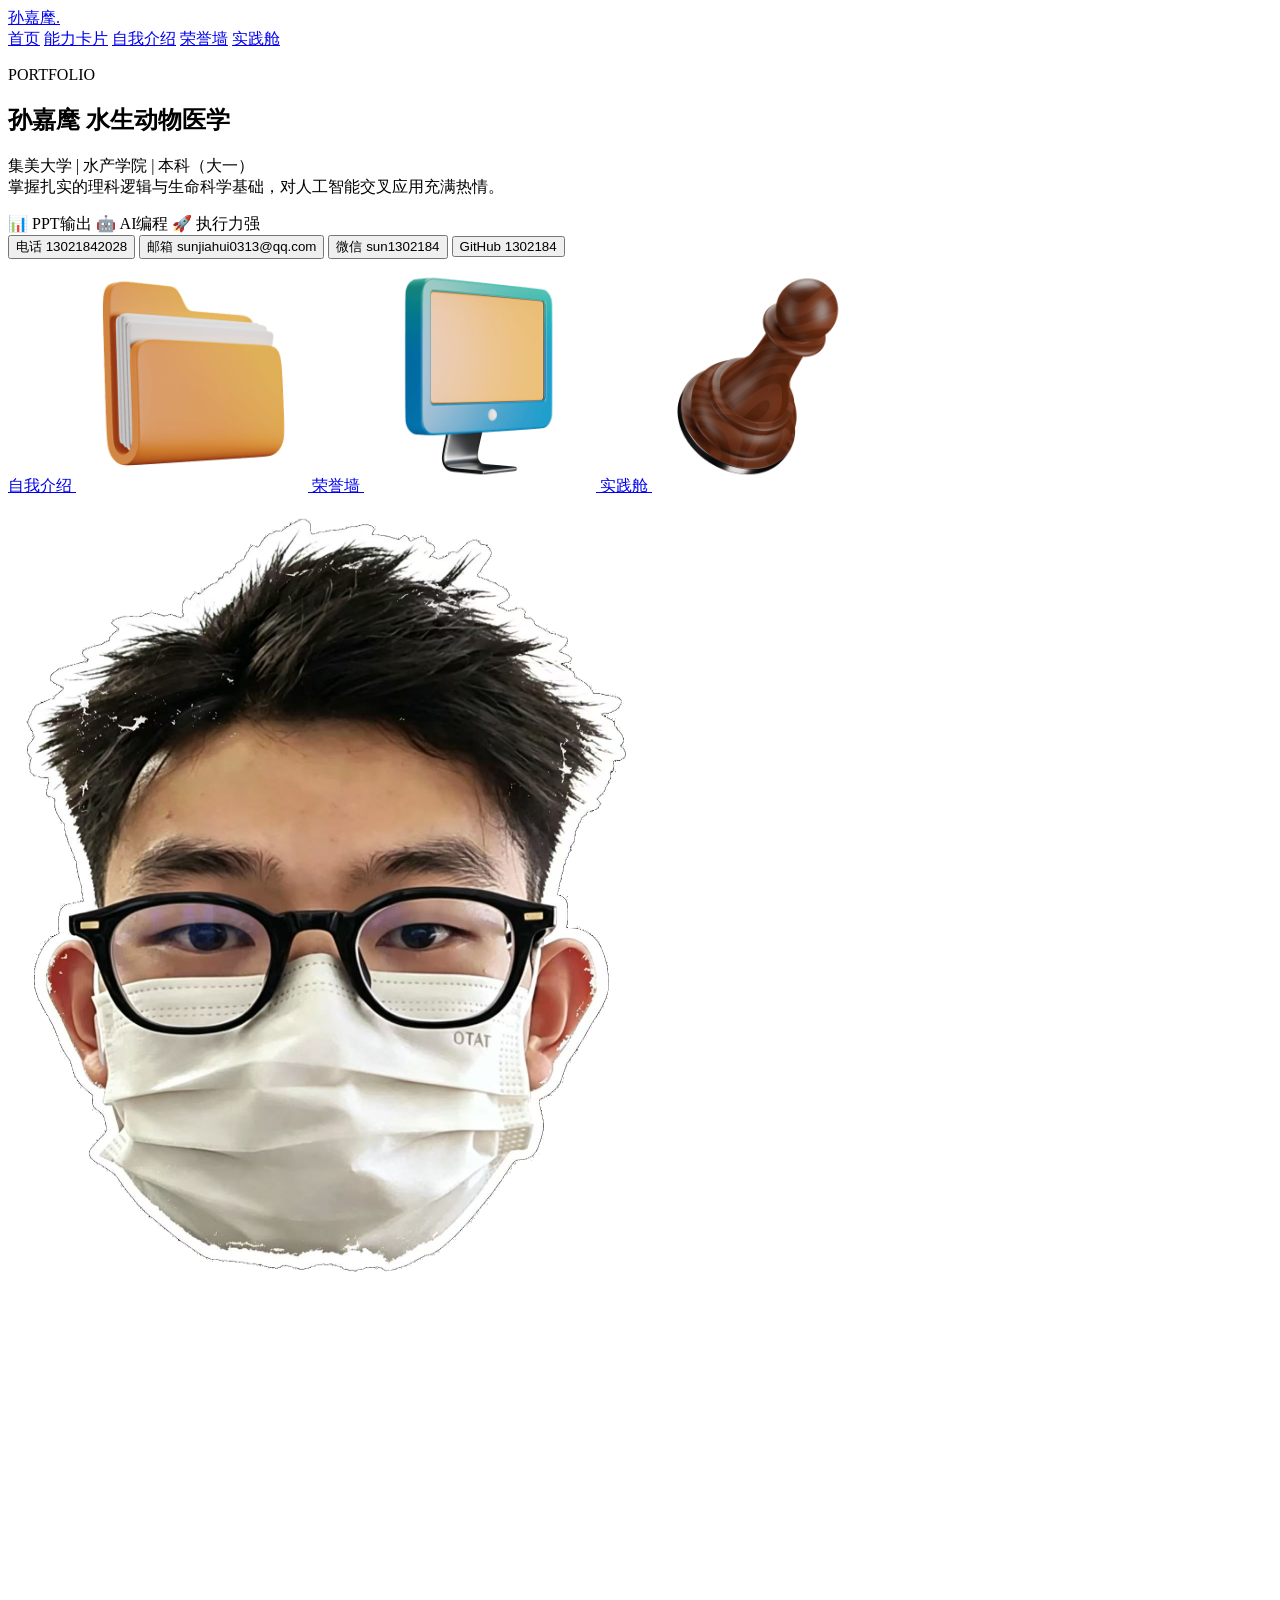
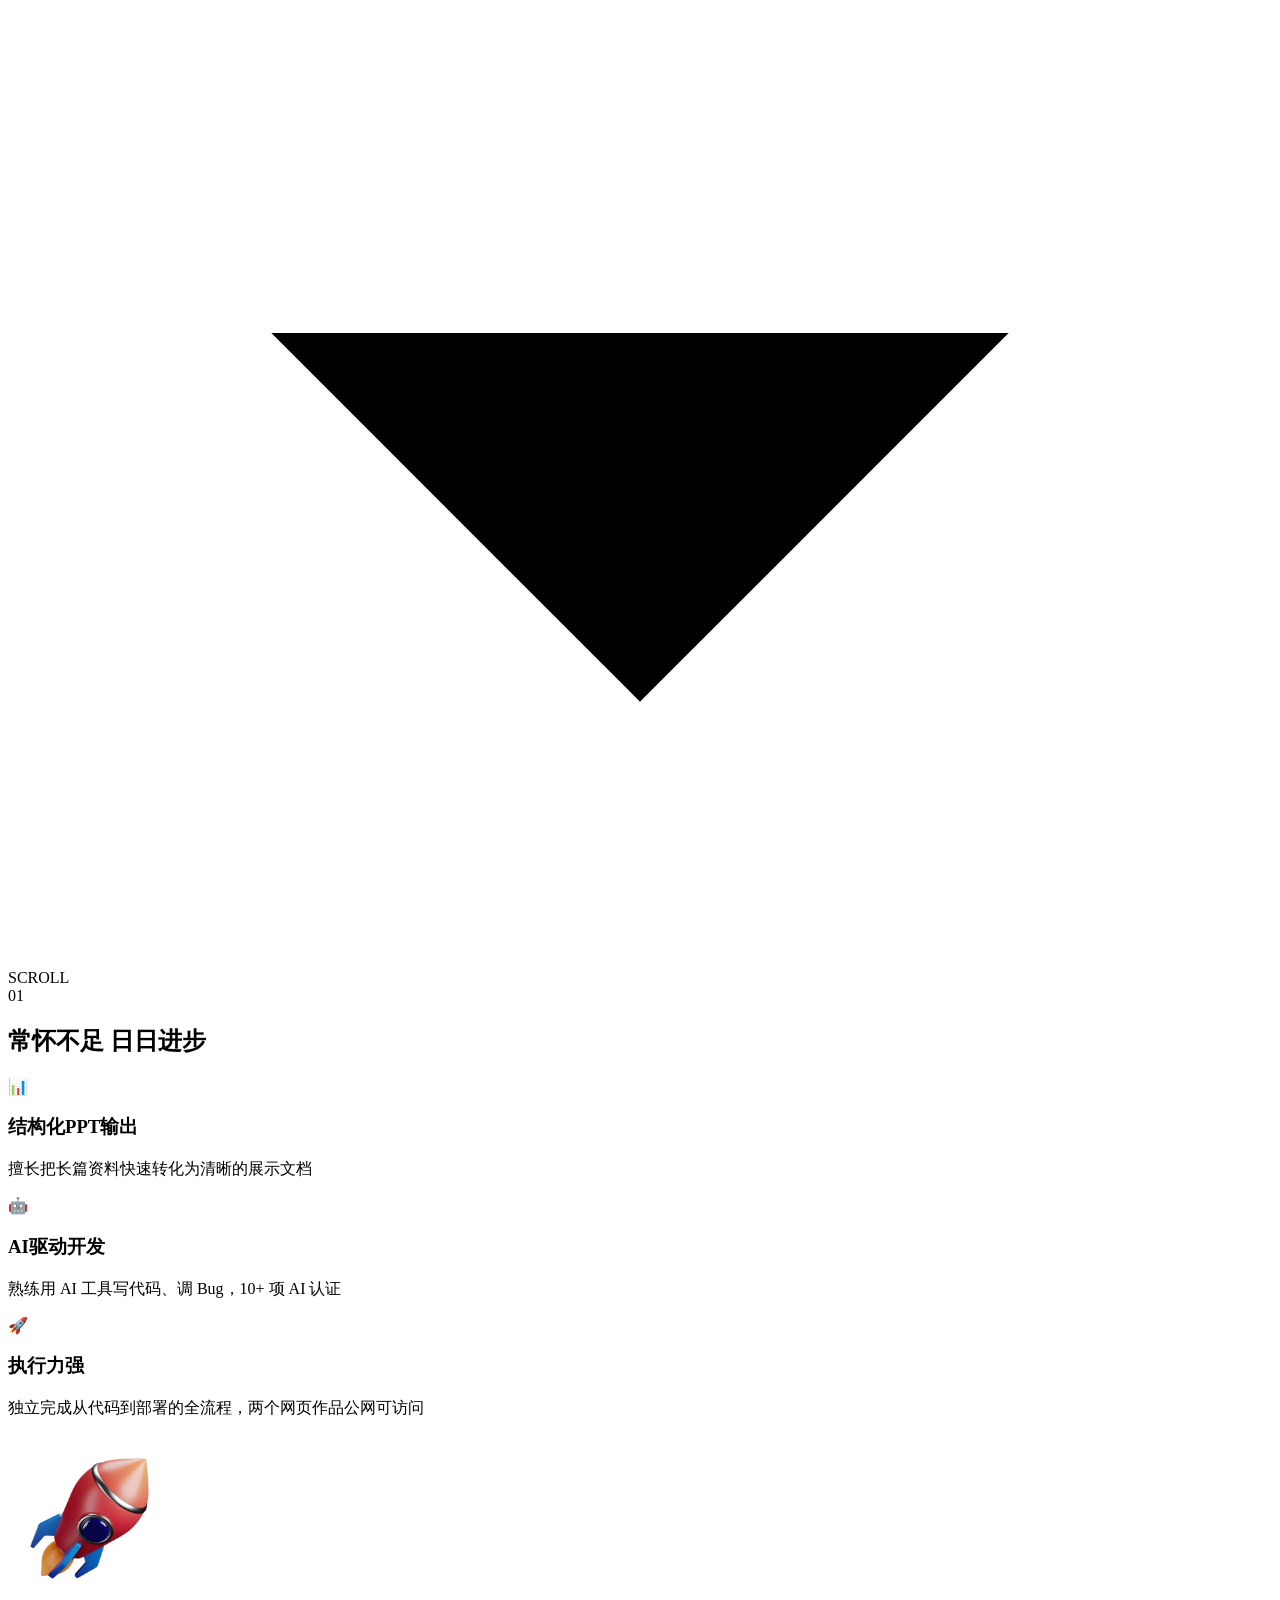
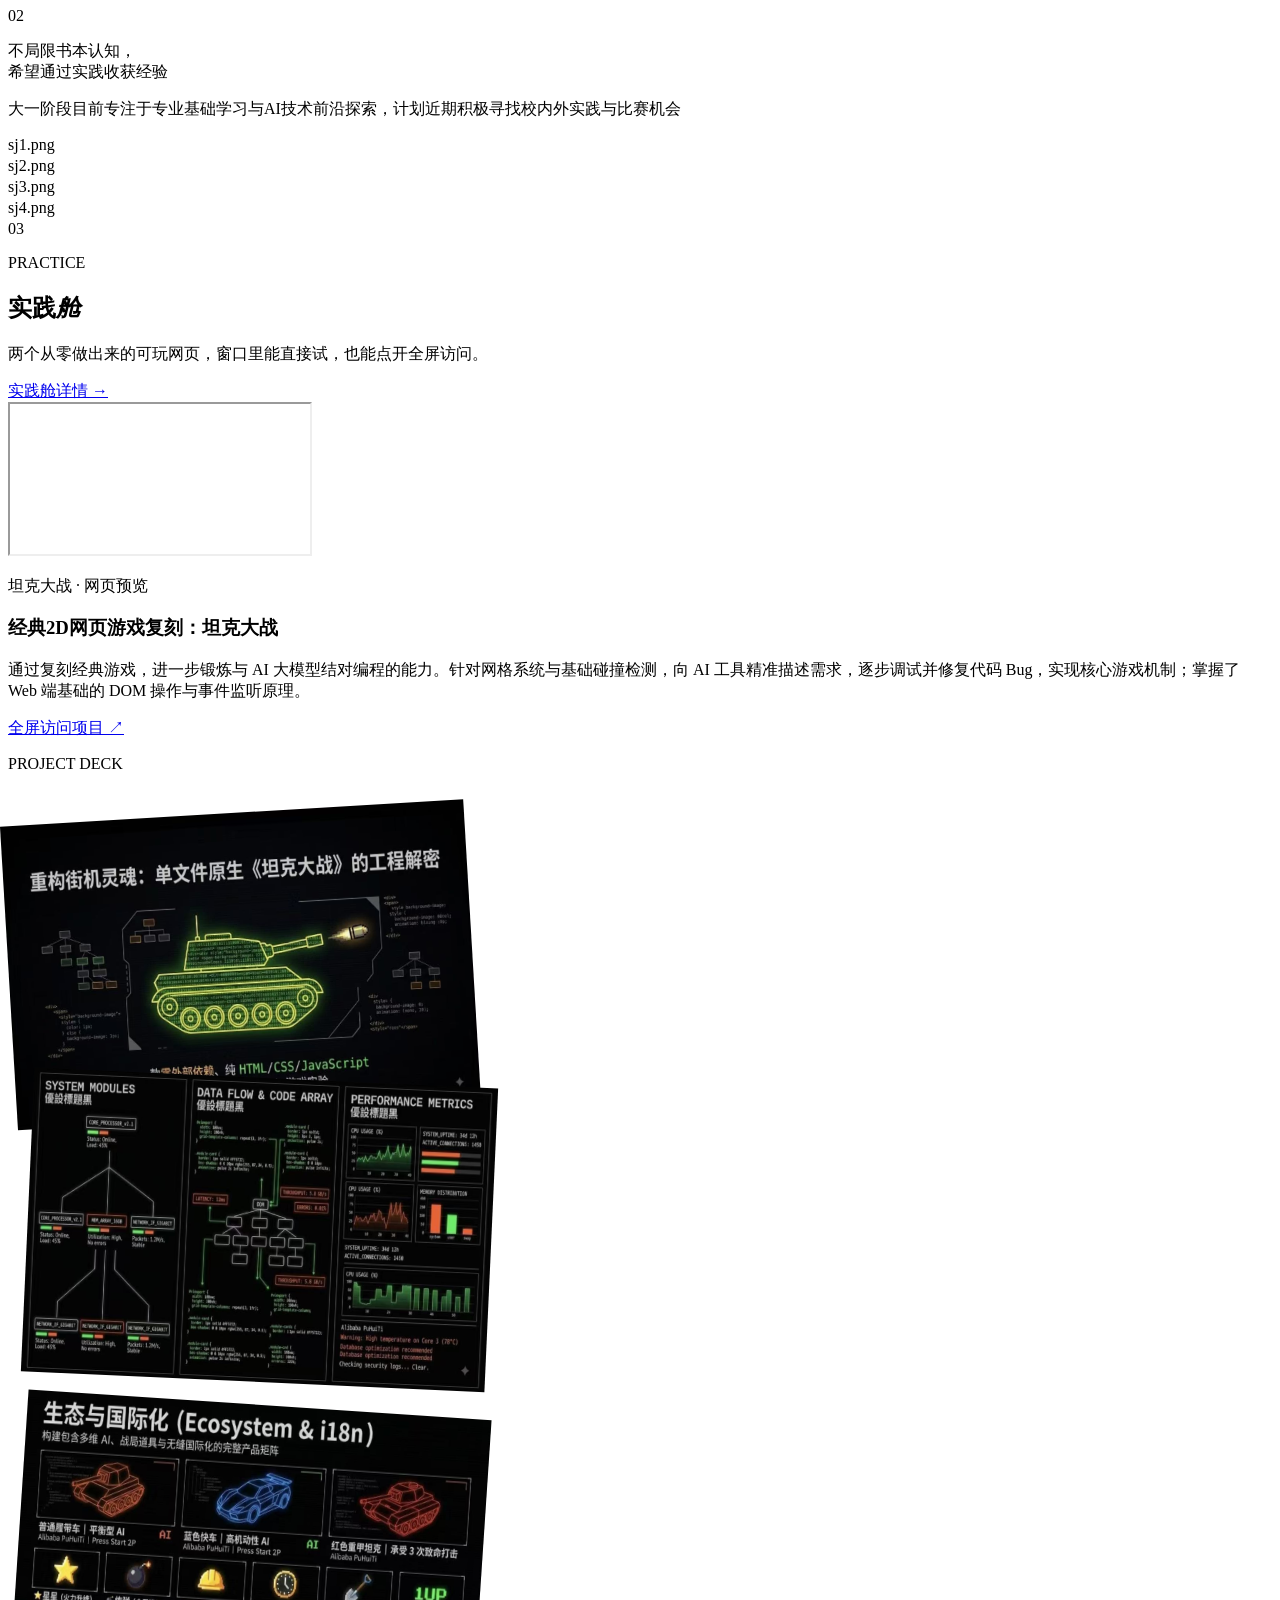
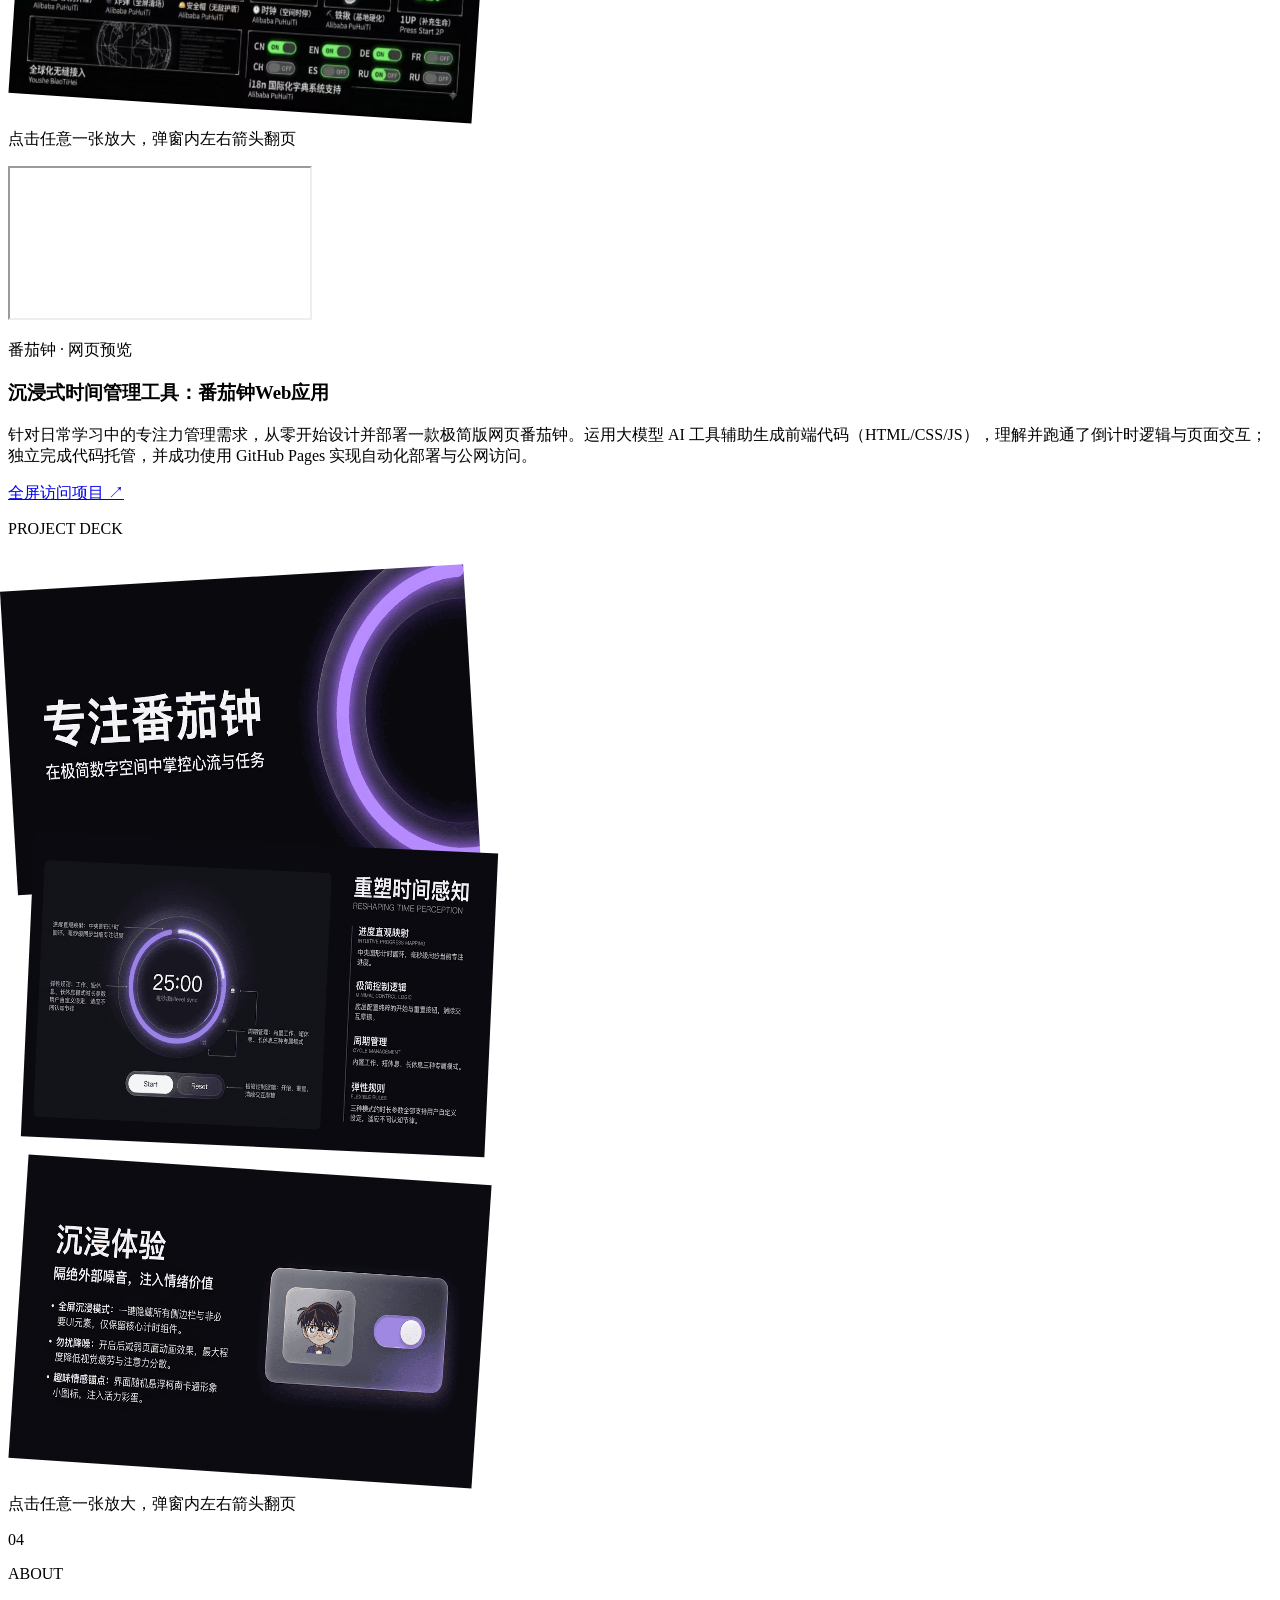
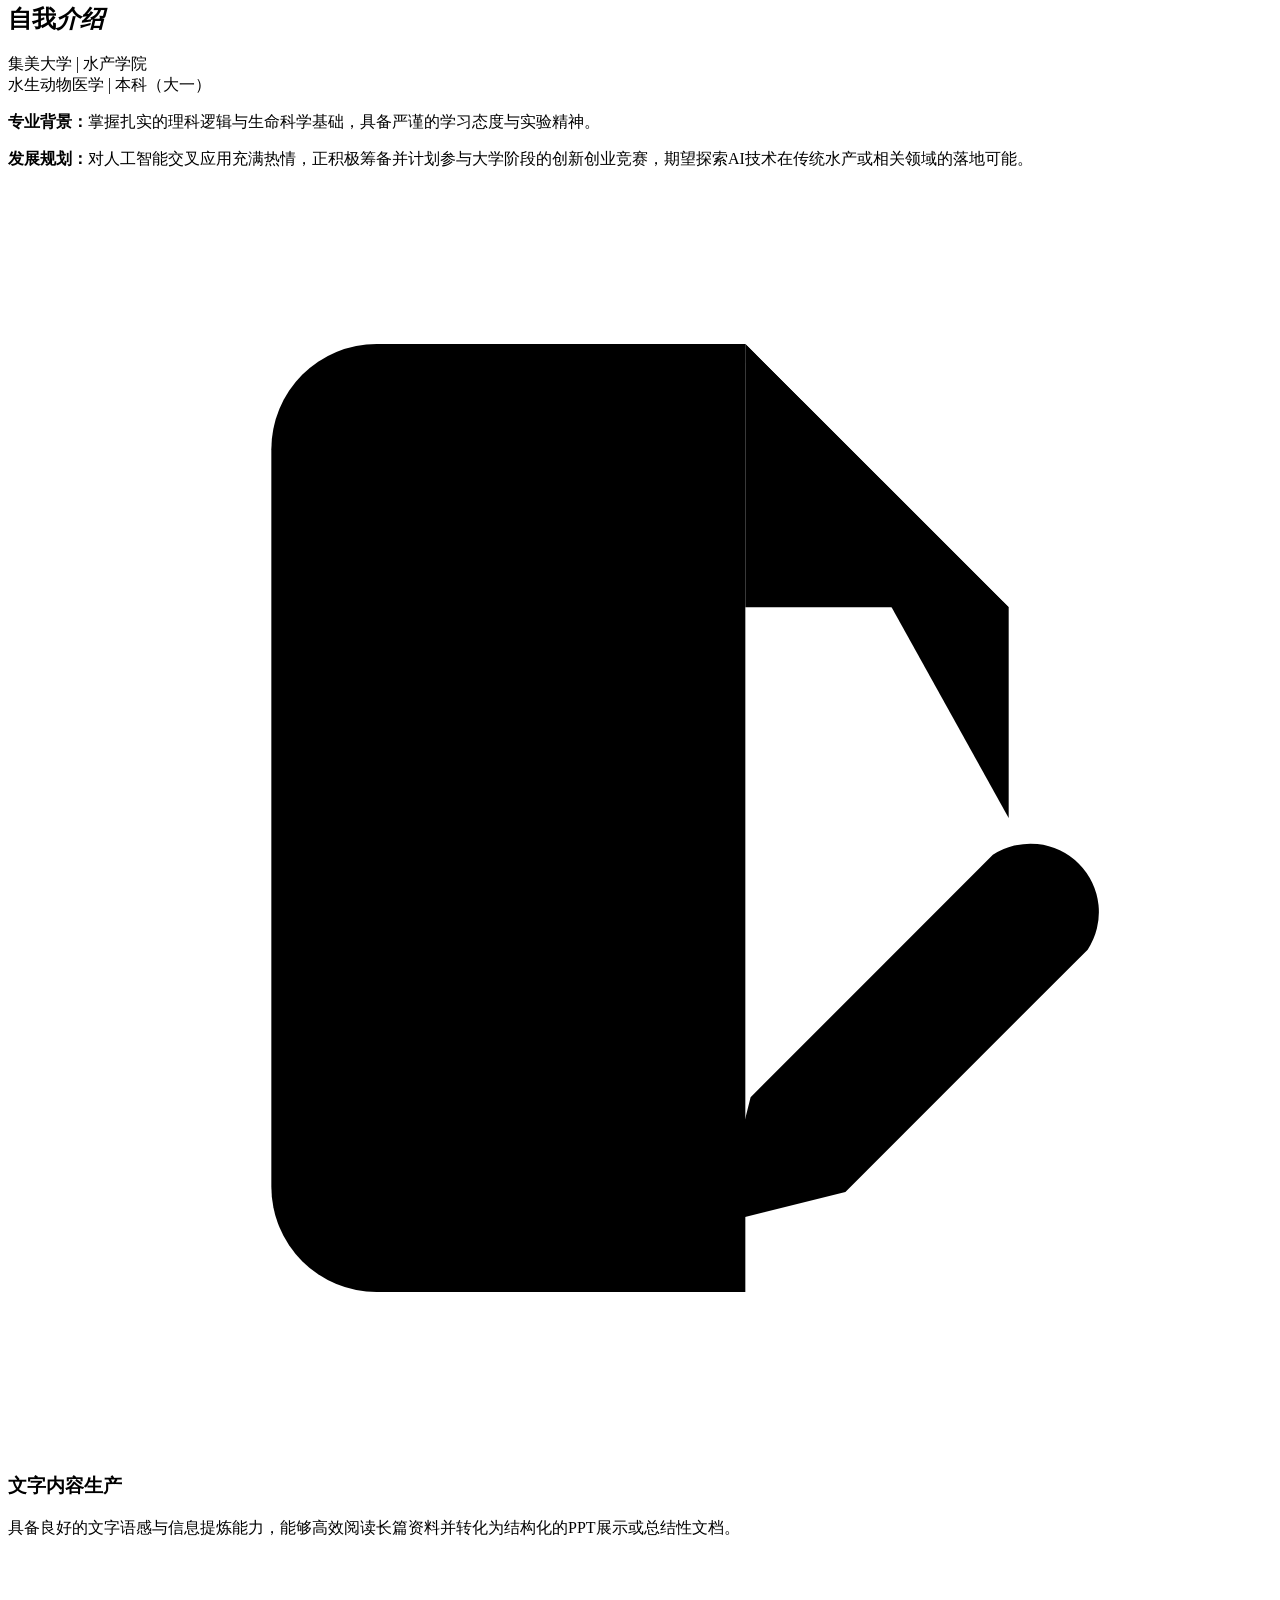
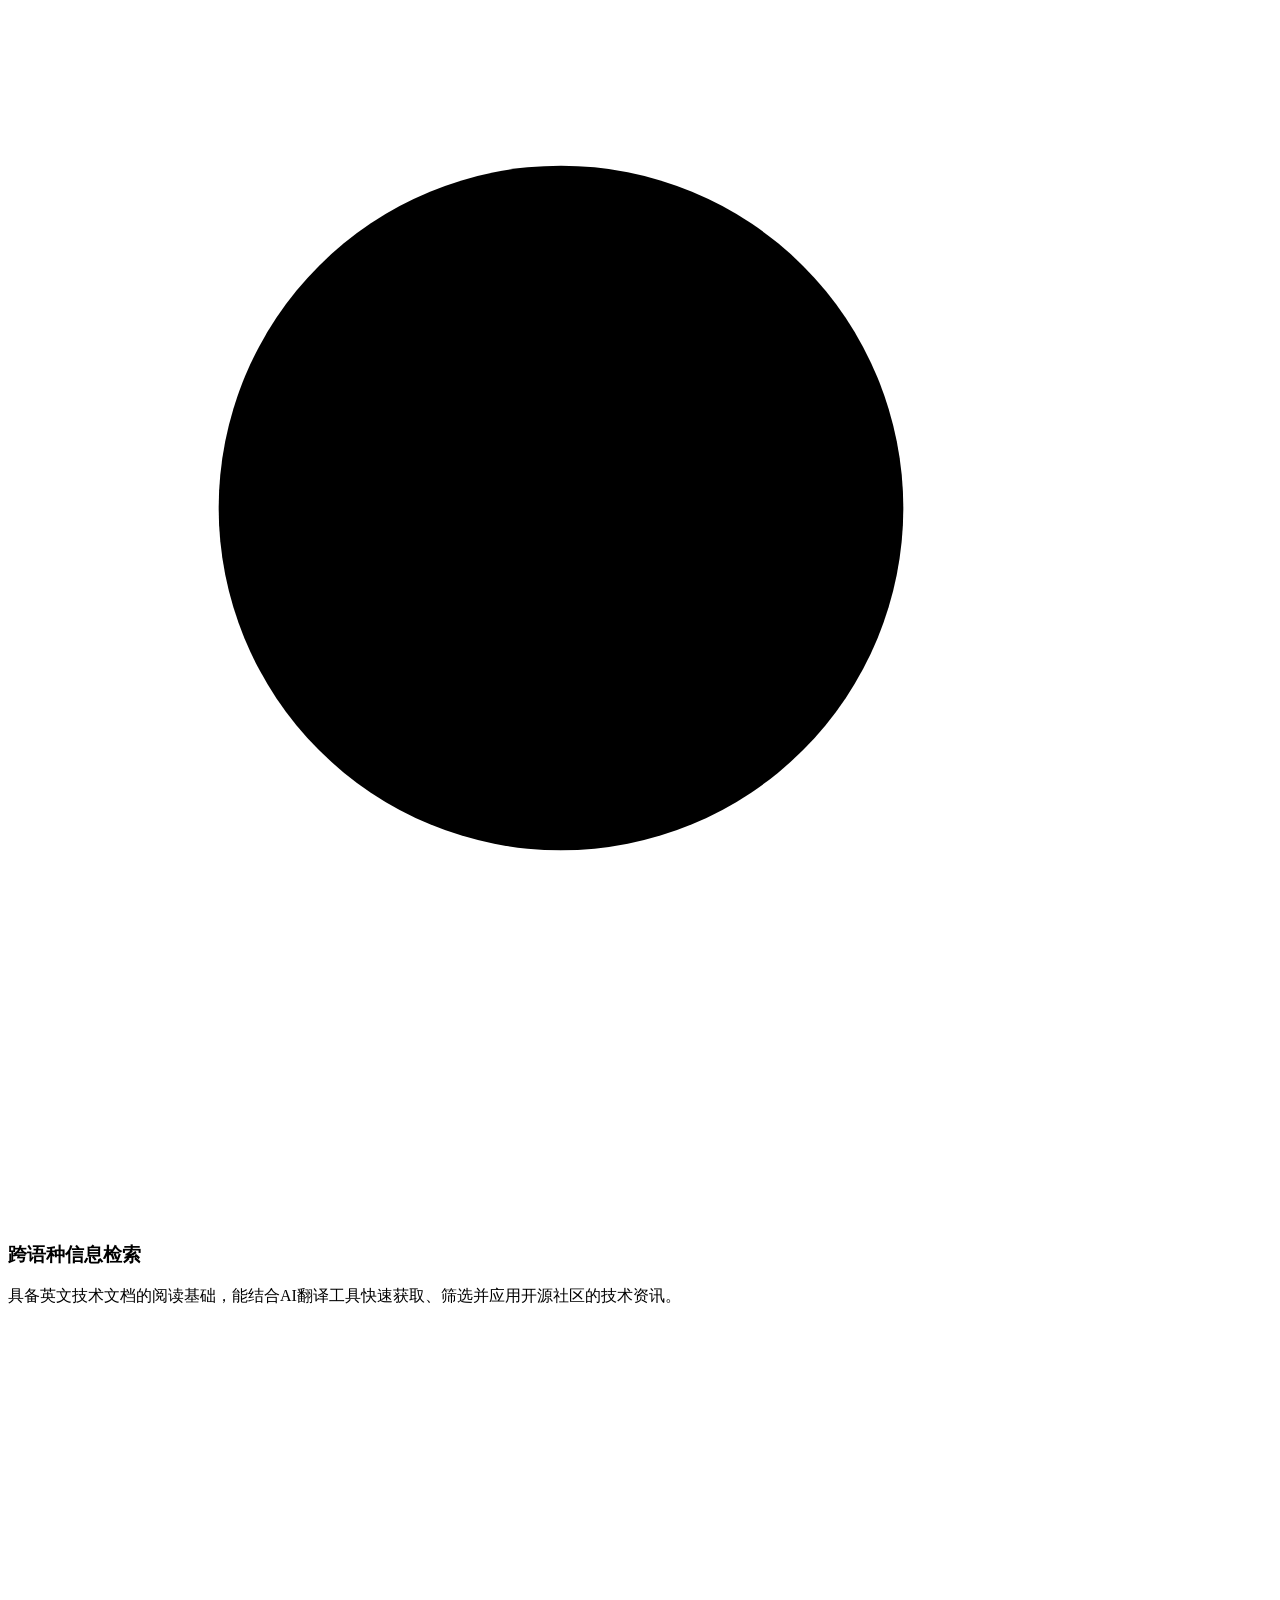
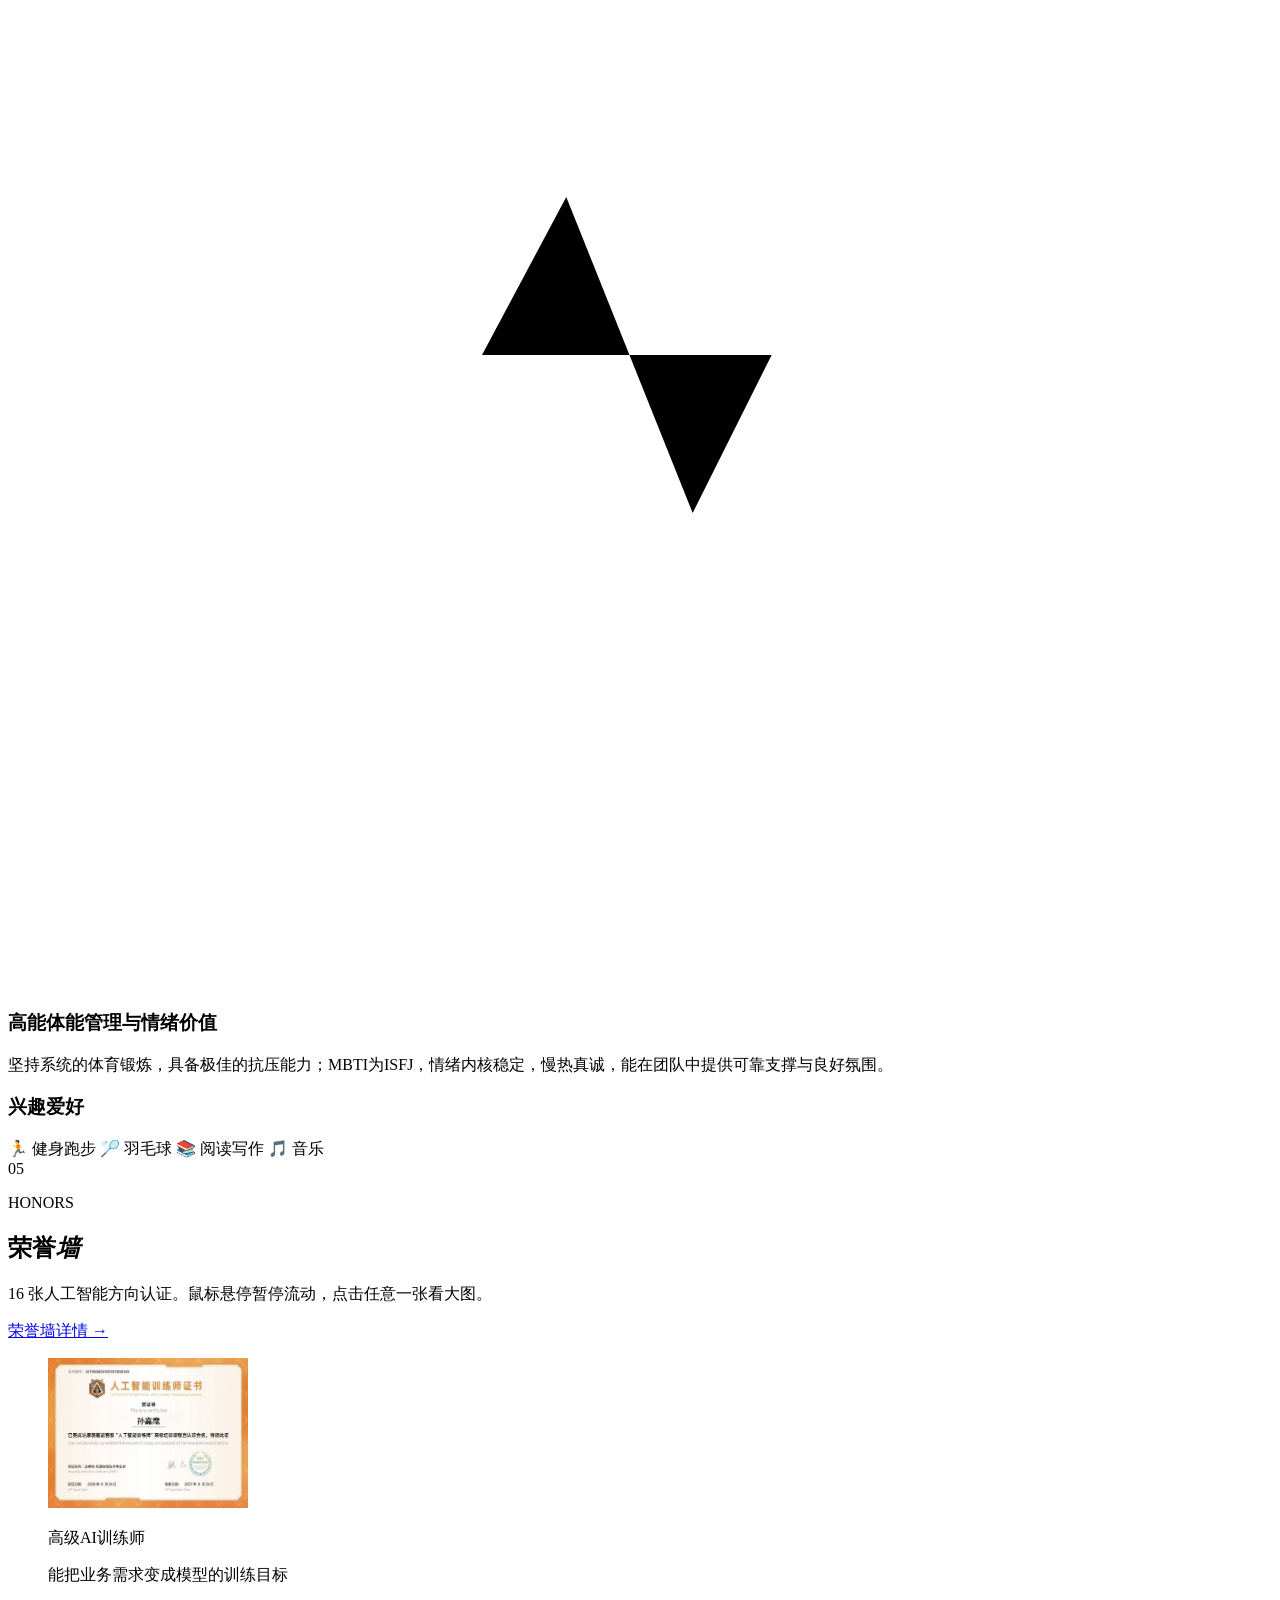
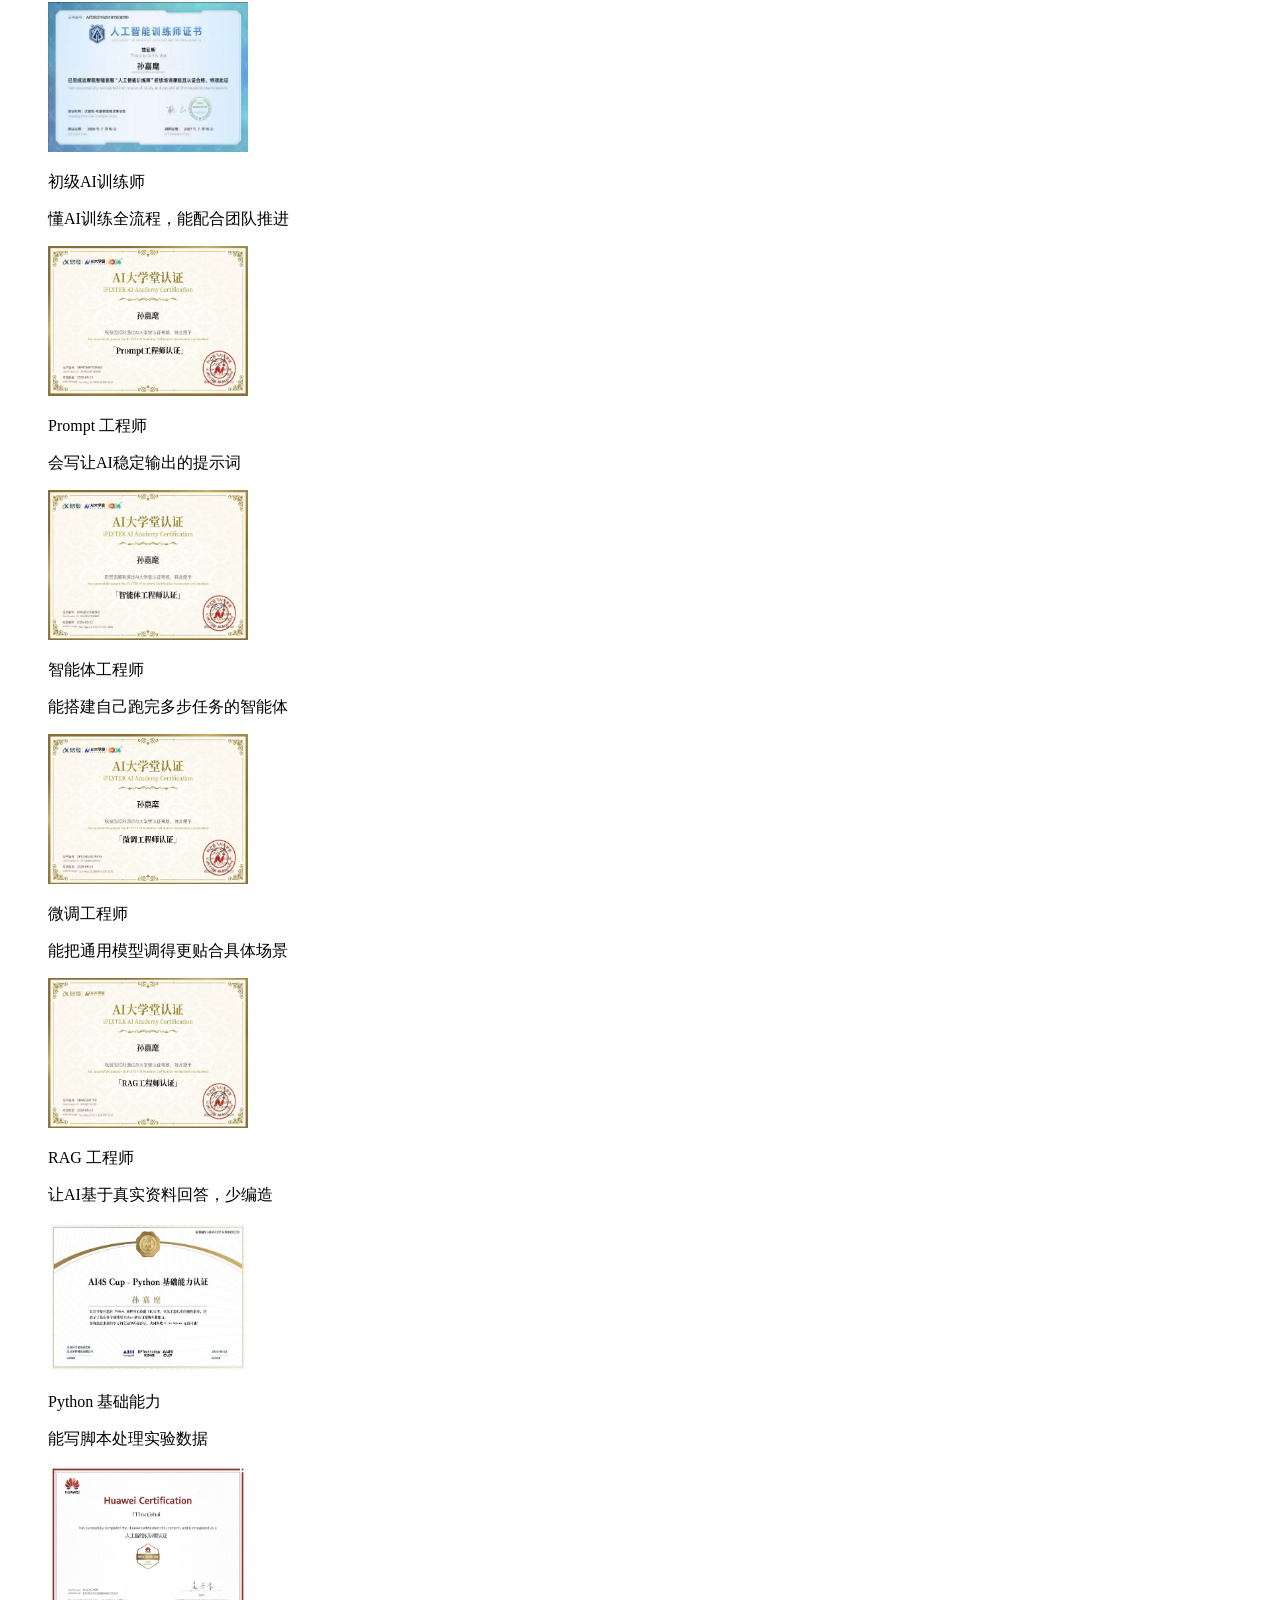
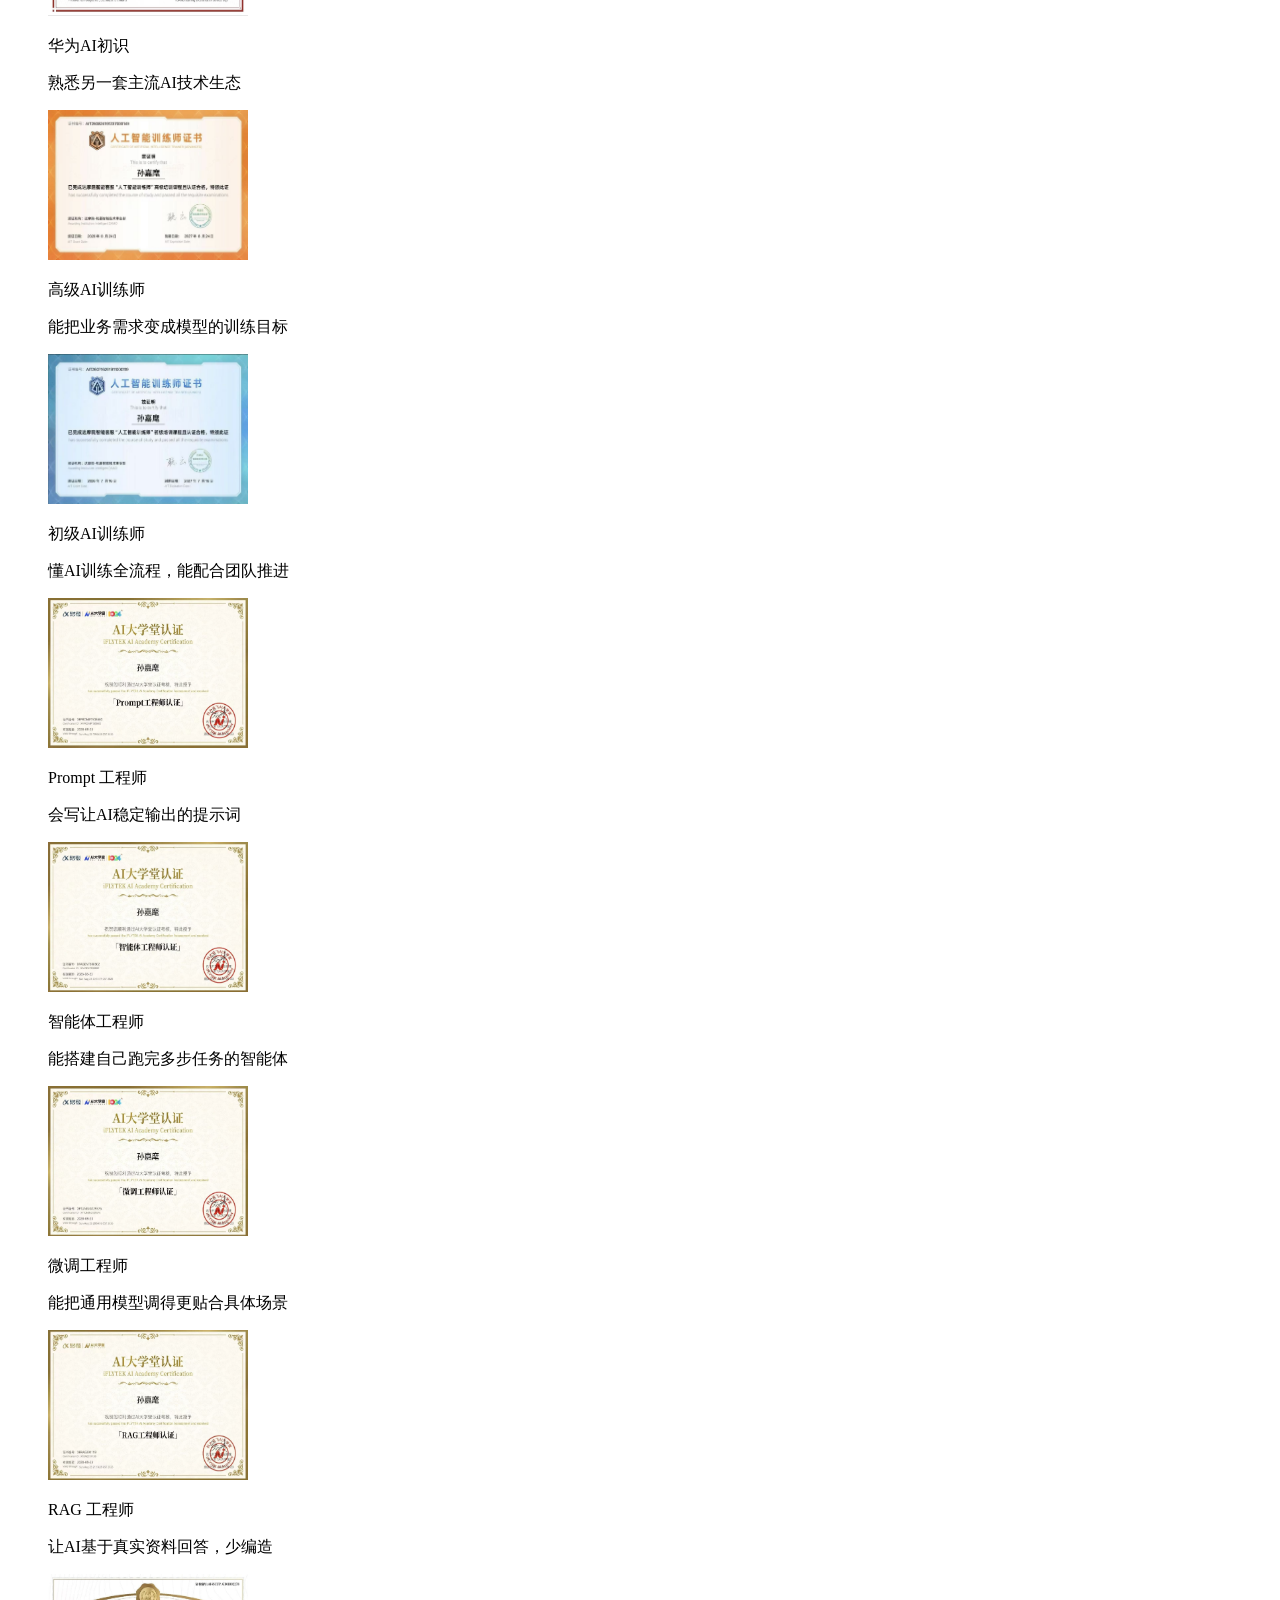
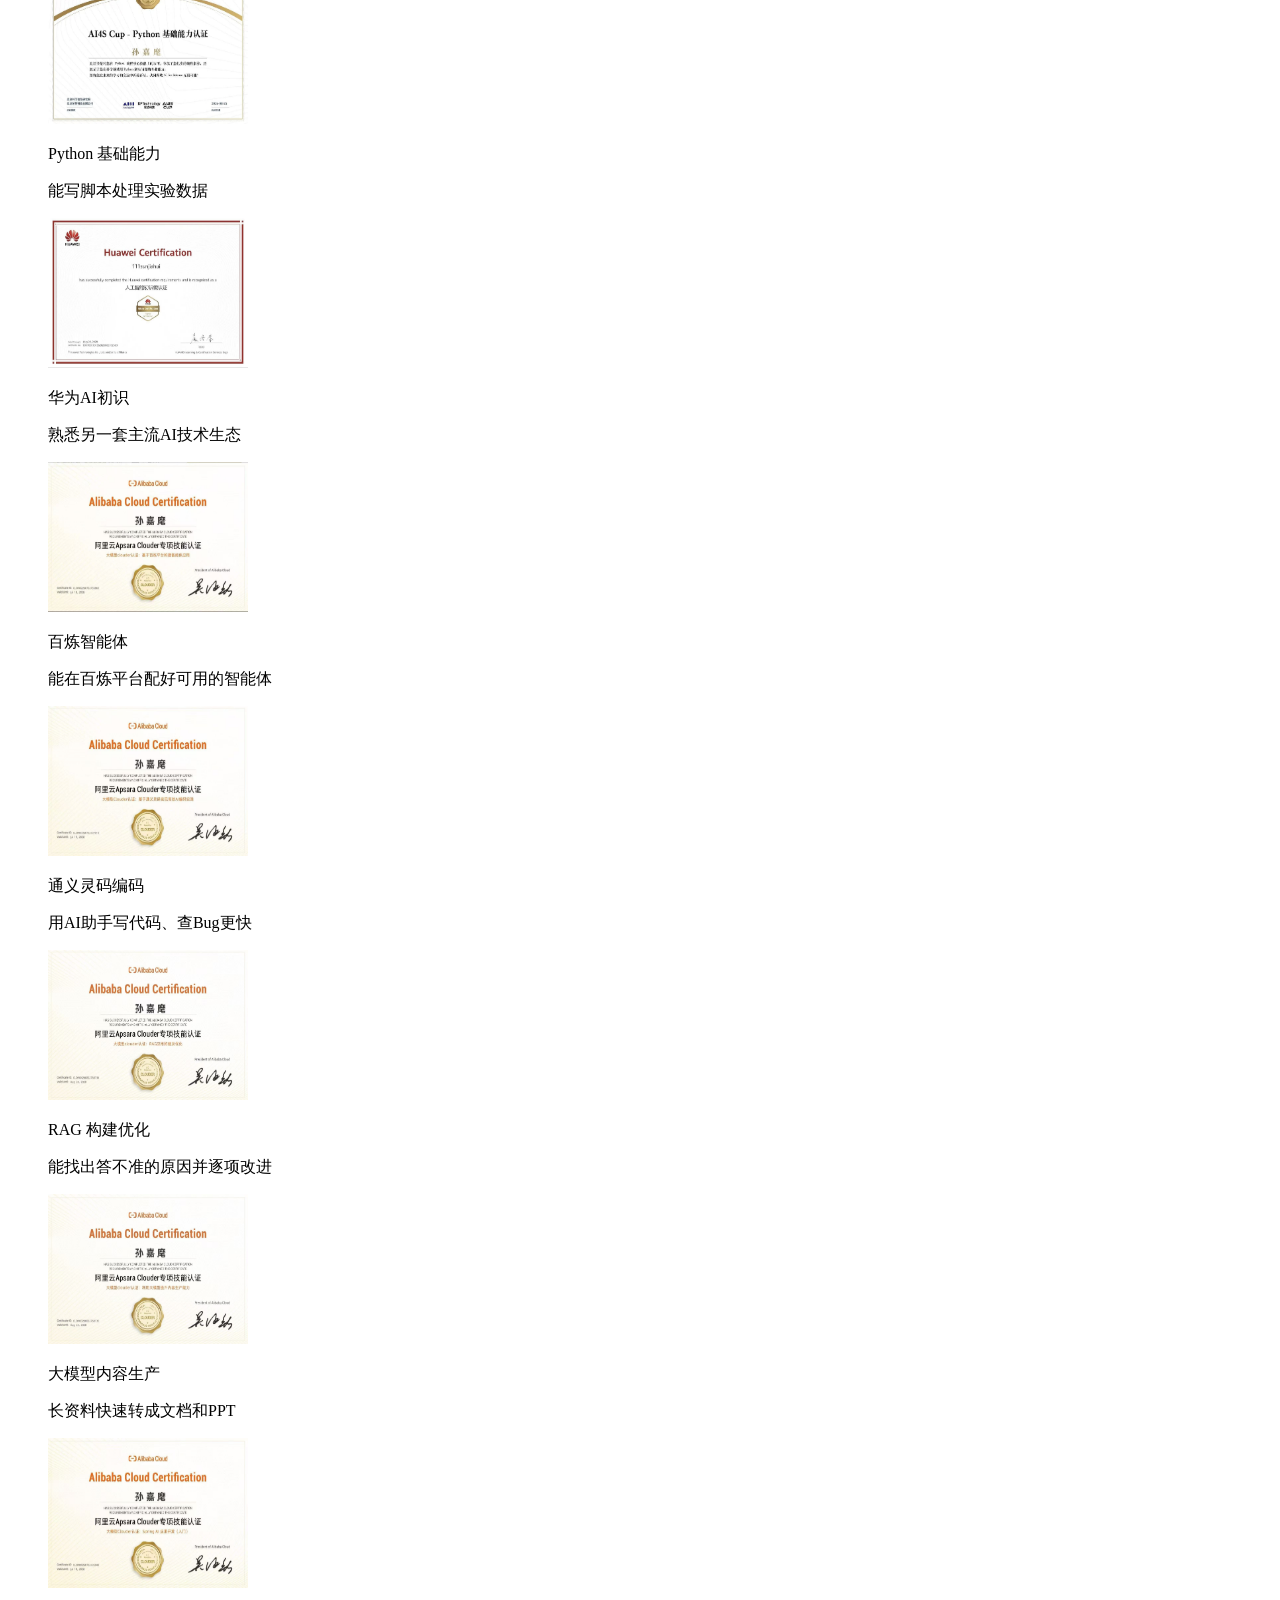
==== index.html @ 60ae49f7 "Add files via upload" ====
<!DOCTYPE html>
<html lang="zh-CN">
<head>
<meta charset="UTF-8">
<meta name="viewport" content="width=device-width, initial-scale=1.0">
<title>孙嘉麾 · 个人作品集</title>
<meta name="description" content="孙嘉麾 · 集美大学水生动物医学 · AI 应用实践与作品集">
<link rel="stylesheet" href="style.css">
</head>
<body>

<!-- =========================================================================
     开场封面页
     cover-bg.jpg 已包含全部文字，代码只铺满全屏，不再写任何文案。
     2.2 秒后自动淡出；点击任意位置或按任意键立即跳过。
     ========================================================================= -->
<div id="cover">
    <p class="cover-skip">点击任意处继续</p>
</div>

<!-- =========================================================================
     顶部导航（5 个入口）
     ========================================================================= -->
<nav class="nav">
    <a class="nav-brand" href="#page1">孙嘉麾<span>.</span></a>
    <div class="nav-menu">
        <a class="nav-link" href="#page1" data-target="page1">首页</a>
        <a class="nav-link" href="#page2" data-target="page2">能力卡片</a>
        <a class="nav-link" href="#page5" data-target="page5">自我介绍</a>
        <a class="nav-link" href="honors.html">荣誉墙</a>
        <a class="nav-link" href="practice.html">实践舱</a>
    </div>
</nav>

<main>

<!-- =========================================================================
     第 1 页｜首页
     🔴 高难度模块 1：头像 head-full.png 放大作视觉主体，
     三个 3D 图标只分布在照片「头部上半部」（top 4%/12%/22%，底边不越过中线），
     照片 z-index:3 压住每个图标 15%~25%，且 pointer-events:none 保证图标全可点。
     图标做了饱和度/对比度提升、投影与浅蜜桃粉光晕，像三颗立体徽章浮在照片上。
     ========================================================================= -->
<section class="screen" id="page1">
    <div class="wrap hero-grid">

        <!-- 左：文字整体左移 -->
        <div class="hero-text">
            <p class="eyebrow">PORTFOLIO</p>
            <h1 class="hero-name">
                孙嘉麾
                <span class="hero-role">水生动物医学</span>
            </h1>

            <p class="hero-major">
                集美大学 | 水产学院 | 本科（大一）<br>
                掌握扎实的理科逻辑与生命科学基础，对人工智能交叉应用充满热情。
            </p>

            <!-- 三个标签：纯展示，无链接、无点击 -->
            <div class="tag-row">
                <span class="tag">📊 PPT输出</span>
                <span class="tag">🤖 AI编程</span>
                <span class="tag">🚀 执行力强</span>
            </div>

            <!-- 联系方式：点击一键复制 -->
            <div class="contact-row">
                <button type="button" class="contact-btn" data-copy="13021842028">
                    <span class="c-label">电话 13021842028</span>
                </button>
                <button type="button" class="contact-btn" data-copy="sunjiahui0313@qq.com">
                    <span class="c-label">邮箱 sunjiahui0313@qq.com</span>
                </button>
                <button type="button" class="contact-btn" data-copy="sun1302184">
                    <span class="c-label">微信 sun1302184</span>
                </button>
                <button type="button" class="contact-btn" data-copy="https://github.com/1302184">
                    <span class="c-label">GitHub 1302184</span>
                </button>
            </div>
        </div>

        <!-- 右：头像 + 三个 3D 图标 -->
        <div class="head-stage">
            <!-- 图标 1 → 主站第 5 页 -->
            <a class="head-icon icon-1" href="#page5">
                <span class="icon-tip">自我介绍</span>
                <img src="item1.png" alt="自我介绍" width="232" height="232">
            </a>
            <!-- 图标 2 → honors.html -->
            <a class="head-icon icon-2" href="honors.html">
                <span class="icon-tip">荣誉墙</span>
                <img src="item2.png" alt="荣誉墙" width="232" height="232">
            </a>
            <!-- 图标 3 → practice.html -->
            <a class="head-icon icon-3" href="practice.html">
                <span class="icon-tip">实践舱</span>
                <img src="item3.png" alt="实践舱" width="232" height="232">
            </a>

            <!-- 照片：z-index:3 压在图标之上，pointer-events:none 不拦截点击 -->
            <img class="head-photo" src="head-full.png" alt="孙嘉麾" width="640" height="800">
        </div>

    </div>

    <div class="scroll-hint">
        <svg viewBox="0 0 24 24"><path d="M12 5v14M19 12l-7 7-7-7"></path></svg>
        <span>SCROLL</span>
    </div>

    <span class="folio">01</span>
</section>

<!-- =========================================================================
     第 2 页｜能力卡片页
     顶部座右铭（无页面标题），下行相对上行错开两个字符
     卡片图标统一使用 emoji
     ========================================================================= -->
<section class="screen" id="page2">
    <div class="wrap" style="position:relative">
        <h2 class="motto">
            <span class="m1">常怀不足</span>
            <span class="m2">日日进步</span>
        </h2>

        <div class="ability-list">
            <div class="ability-row">
                <div class="ability-icon">📊</div>
                <div>
                    <h3 class="ability-t">结构化PPT输出</h3>
                    <p class="ability-d">擅长把长篇资料快速转化为清晰的展示文档</p>
                </div>
            </div>

            <div class="ability-row">
                <div class="ability-icon">🤖</div>
                <div>
                    <h3 class="ability-t">AI驱动开发</h3>
                    <p class="ability-d">熟练用 AI 工具写代码、调 Bug，10+ 项 AI 认证</p>
                </div>
            </div>

            <div class="ability-row">
                <div class="ability-icon">🚀</div>
                <div>
                    <h3 class="ability-t">执行力强</h3>
                    <p class="ability-d">独立完成从代码到部署的全流程，两个网页作品公网可访问</p>
                </div>
            </div>
        </div>

        <img class="deco-p2" src="item7.png" alt="" aria-hidden="true" width="168" height="168">
    </div>

    <span class="folio">02</span>
</section>

<!-- =========================================================================
     第 3 页｜实践舱前置文字页
     主体文字放大到接近屏幕 1/2，浅蜜桃粉居中
     sj1~sj4 每张宽 280~350px，错落摆放、轻微重叠，均可点击弹窗放大并左右切换
     ========================================================================= -->
<section class="screen lead-screen" id="page3">
    <div class="wrap lead-inner">
        <p class="lead-main">不局限书本认知，<br>希望通过实践收获经验</p>
        <p class="lead-note">大一阶段目前专注于专业基础学习与AI技术前沿探索，计划近期积极寻找校内外实践与比赛机会</p>

        <div class="sj-row">
            <img class="sj sj-1" src="sj1.png" alt="实践记录 1" width="330" height="230" data-lb-group="sj" data-lb-cap="实践记录 · sj1">
            <img class="sj sj-2" src="sj2.png" alt="实践记录 2" width="330" height="230" data-lb-group="sj" data-lb-cap="实践记录 · sj2">
            <img class="sj sj-3" src="sj3.png" alt="实践记录 3" width="330" height="230" data-lb-group="sj" data-lb-cap="实践记录 · sj3">
            <img class="sj sj-4" src="sj4.png" alt="实践记录 4" width="330" height="230" data-lb-group="sj" data-lb-cap="实践记录 · sj4">
        </div>
    </div>

    <span class="folio">03</span>
</section>

<!-- =========================================================================
     第 4 页｜实践舱 · 项目展示页
     游戏预览窗口 → 正下方代码介绍 → 再下方 🔴 PPT 照片堆叠（480×320）
     主站取番茄钟 f1~f3、坦克大战 ppt-tank1~3
     ========================================================================= -->
<section class="screen" id="page4">
    <div class="wrap">
        <div class="sec-head">
            <div>
                <p class="eyebrow">PRACTICE</p>
                <h2 class="sec-title">实践<em>舱</em></h2>
                <p class="sec-sub">两个从零做出来的可玩网页，窗口里能直接试，也能点开全屏访问。</p>
            </div>
            <a class="sticker-btn" href="practice.html">实践舱详情 →</a>
        </div>

        <div class="practice-grid">

            <!-- ===== 项目一：坦克大战 ===== -->
            <div class="practice-unit">
                <div class="preview-frame">
                    <iframe src="https://1302184.github.io/tank-games/"
                            sandbox="allow-scripts allow-same-origin"
                            title="坦克大战预览"></iframe>
                    <p class="preview-cap">坦克大战 · 网页预览</p>
                </div>

                <div class="code-note">
                    <h3>经典2D网页游戏复刻：坦克大战</h3>
                    <p>通过复刻经典游戏，进一步锻炼与 AI 大模型结对编程的能力。针对网格系统与基础碰撞检测，向 AI 工具精准描述需求，逐步调试并修复代码 Bug，实现核心游戏机制；掌握了 Web 端基础的 DOM 操作与事件监听原理。</p>
                    <a class="text-link" href="https://1302184.github.io/tank-games/" target="_blank" rel="noopener">全屏访问项目 ↗</a>
                </div>

                <!-- 🔴 PPT 堆叠：坦克大战 3 张 -->
                <div class="ppt-stack-wrap">
                    <p class="ppt-stack-label">PROJECT DECK</p>
                    <div class="ppt-stack" data-group="p4-tank">
                        <div class="shot" data-cap="坦克大战 · 项目讲解 PPT">
                            <img src="ppt-tank1.jpg" alt="坦克大战 PPT 第1页" width="464" height="304">
                        </div>
                        <div class="shot" data-cap="坦克大战 · 项目讲解 PPT">
                            <img src="ppt-tank2.jpg" alt="坦克大战 PPT 第2页" width="464" height="304">
                        </div>
                        <div class="shot" data-cap="坦克大战 · 项目讲解 PPT">
                            <img src="ppt-tank3.jpg" alt="坦克大战 PPT 第3页" width="464" height="304">
                        </div>
                    </div>
                    <p class="ppt-stack-hint">点击任意一张放大，弹窗内左右箭头翻页</p>
                </div>
            </div>

            <!-- ===== 项目二：番茄钟 ===== -->
            <div class="practice-unit">
                <div class="preview-frame">
                    <iframe src="https://1302184.github.io/-fanqiezhong/"
                            sandbox="allow-scripts allow-same-origin"
                            title="番茄钟预览"></iframe>
                    <p class="preview-cap">番茄钟 · 网页预览</p>
                </div>

                <div class="code-note">
                    <h3>沉浸式时间管理工具：番茄钟Web应用</h3>
                    <p>针对日常学习中的专注力管理需求，从零开始设计并部署一款极简版网页番茄钟。运用大模型 AI 工具辅助生成前端代码（HTML/CSS/JS），理解并跑通了倒计时逻辑与页面交互；独立完成代码托管，并成功使用 GitHub Pages 实现自动化部署与公网访问。</p>
                    <a class="text-link" href="https://1302184.github.io/-fanqiezhong/" target="_blank" rel="noopener">全屏访问项目 ↗</a>
                </div>

                <!-- 🔴 PPT 堆叠：番茄钟 3 张 -->
                <div class="ppt-stack-wrap">
                    <p class="ppt-stack-label">PROJECT DECK</p>
                    <div class="ppt-stack" data-group="p4-tomato">
                        <div class="shot" data-cap="番茄钟 · 项目讲解 PPT">
                            <img src="f1.jpg" alt="番茄钟 PPT 第1页" width="464" height="304">
                        </div>
                        <div class="shot" data-cap="番茄钟 · 项目讲解 PPT">
                            <img src="f2.jpg" alt="番茄钟 PPT 第2页" width="464" height="304">
                        </div>
                        <div class="shot" data-cap="番茄钟 · 项目讲解 PPT">
                            <img src="f3.jpg" alt="番茄钟 PPT 第3页" width="464" height="304">
                        </div>
                    </div>
                    <p class="ppt-stack-hint">点击任意一张放大，弹窗内左右箭头翻页</p>
                </div>
            </div>

        </div>
    </div>

    <span class="folio">04</span>
</section>

<!-- =========================================================================
     第 5 页｜自我介绍页（重新排版：加入兴趣爱好、强化杂志拼贴感）
     ========================================================================= -->
<section class="screen" id="page5">
    <!-- 增加内层包裹并垂直居中 -->
    <div class="wrap about-wrap">
        <div class="sec-head about-head">
            <div>
                <p class="eyebrow">ABOUT</p>
                <h2 class="sec-title">自我<em>介绍</em></h2>
            </div>
        </div>

        <!-- 第一区：教育背景卡片 (左右不对称布局) -->
        <div class="edu-card torn-edge">
            <div class="edu-left">
                <p class="edu-head">集美大学 | 水产学院<br>水生动物医学 | 本科（大一）</p>
            </div>
            <div class="edu-right">
                <p class="edu-line"><strong>专业背景：</strong>掌握扎实的理科逻辑与生命科学基础，具备严谨的学习态度与实验精神。</p>
                <p class="edu-line"><strong>发展规划：</strong>对人工智能交叉应用充满热情，正积极筹备并计划参与大学阶段的创新创业竞赛，期望探索AI技术在传统水产或相关领域的落地可能。</p>
            </div>
        </div>

        <!-- 第二区：三个能力卡片 -->
        <div class="intro-grid">
            <article class="paper-card">
                <div class="intro-ico">
                    <svg viewBox="0 0 24 24">
                        <path d="M14 3H7a2 2 0 0 0-2 2v14a2 2 0 0 0 2 2h7"></path>
                        <path d="M14 3l5 5v4"></path><path d="M14 3v5h5"></path>
                        <path d="M20.5 14.5l-4.6 4.6-2.4.6.6-2.4 4.6-4.6a1.3 1.3 0 0 1 1.8 1.8z"></path>
                    </svg>
                </div>
                <h3 class="intro-t">文字内容生产</h3>
                <p class="intro-p">具备良好的文字语感与信息提炼能力，能够高效阅读长篇资料并转化为结构化的PPT展示或总结性文档。</p>
            </article>

            <article class="paper-card">
                <div class="intro-ico">
                    <svg viewBox="0 0 24 24">
                        <circle cx="10.5" cy="10.5" r="6.5"></circle>
                        <path d="M4 10.5h13"></path>
                        <path d="M10.5 4c1.8 2 2.7 4.2 2.7 6.5s-.9 4.5-2.7 6.5c-1.8-2-2.7-4.2-2.7-6.5S8.7 6 10.5 4z"></path>
                        <path d="M15.6 15.6L21 21"></path>
                    </svg>
                </div>
                <h3 class="intro-t">跨语种信息检索</h3>
                <p class="intro-p">具备英文技术文档的阅读基础，能结合AI翻译工具快速获取、筛选并应用开源社区的技术资讯。</p>
            </article>

            <article class="paper-card">
                <div class="intro-ico">
                    <svg viewBox="0 0 24 24">
                        <path d="M3 9v6M6 7v10M18 7v10M21 9v6"></path>
                        <path d="M6 12h3l1.6-3 2.4 6 1.5-3H18"></path>
                    </svg>
                </div>
                <h3 class="intro-t">高能体能管理与情绪价值</h3>
                <p class="intro-p">坚持系统的体育锻炼，具备极佳的抗压能力；MBTI为ISFJ，情绪内核稳定，慢热真诚，能在团队中提供可靠支撑与良好氛围。</p>
            </article>
        </div>

        <!-- 第三区：兴趣爱好 -->
        <div class="hobbies-zone">
            <h3 class="hobbies-title">兴趣爱好</h3>
            <div class="hobbies-tags">
                <span class="h-tag t1">🏃 健身跑步</span>
                <span class="h-tag t2">🏸 羽毛球</span>
                <span class="h-tag t3">📚 阅读写作</span>
                <span class="h-tag t4">🎵 音乐</span>
            </div>
        </div>
    </div>

    <!-- 第四区：底部留白与左下角页码 -->
    <span class="folio folio-left">05</span>
</section>

<!-- =========================================================================
     第 6 页｜荣誉墙
     16 张证书两行：第一行右→左，第二行左→右，各复制一份实现无缝循环
     点击弹窗放大，大图直接使用被点击证书已加载的 src
     ========================================================================= -->
<section class="screen" id="page6">
    <div class="wrap">
        <div class="sec-head">
            <div>
                <p class="eyebrow">HONORS</p>
                <h2 class="sec-title">荣誉<em>墙</em></h2>
                <p class="sec-sub">16 张人工智能方向认证。鼠标悬停暂停流动，点击任意一张看大图。</p>
            </div>
            <a class="sticker-btn" href="honors.html">荣誉墙详情 →</a>
        </div>
    </div>

    <div class="cert-wall">

        <!-- ===== 第一行：右 → 左 ===== -->
        <div class="cert-track">
            <div class="cert-run to-left">
                <figure class="cert-card" data-lb-group="cert" data-lb-cap="阿里达摩院 · 高级AI训练师证书">
                    <img src="13.jpg" alt="高级AI训练师" width="200" height="150">
                    <p class="cert-name">高级AI训练师</p><p class="cert-desc">能把业务需求变成模型的训练目标</p>
                </figure>
                <figure class="cert-card" data-lb-group="cert" data-lb-cap="阿里达摩院 · 初级AI训练师证书">
                    <img src="1.jpg" alt="初级AI训练师" width="200" height="150">
                    <p class="cert-name">初级AI训练师</p><p class="cert-desc">懂AI训练全流程，能配合团队推进</p>
                </figure>
                <figure class="cert-card" data-lb-group="cert" data-lb-cap="科大讯飞 · Prompt 工程师认证">
                    <img src="11.jpg" alt="Prompt工程师" width="200" height="150">
                    <p class="cert-name">Prompt 工程师</p><p class="cert-desc">会写让AI稳定输出的提示词</p>
                </figure>
                <figure class="cert-card" data-lb-group="cert" data-lb-cap="科大讯飞 · 智能体工程师认证">
                    <img src="15.jpg" alt="智能体工程师" width="200" height="150">
                    <p class="cert-name">智能体工程师</p><p class="cert-desc">能搭建自己跑完多步任务的智能体</p>
                </figure>
                <figure class="cert-card" data-lb-group="cert" data-lb-cap="科大讯飞 · 微调工程师认证">
                    <img src="9.jpg" alt="微调工程师" width="200" height="150">
                    <p class="cert-name">微调工程师</p><p class="cert-desc">能把通用模型调得更贴合具体场景</p>
                </figure>
                <figure class="cert-card" data-lb-group="cert" data-lb-cap="科大讯飞 · RAG 工程师认证">
                    <img src="14.jpg" alt="RAG工程师" width="200" height="150">
                    <p class="cert-name">RAG 工程师</p><p class="cert-desc">让AI基于真实资料回答，少编造</p>
                </figure>
                <figure class="cert-card" data-lb-group="cert" data-lb-cap="玻尔「AI4S Cup - Python 基础能力认证」">
                    <img src="16.jpg" alt="Python基础能力认证" width="200" height="150">
                    <p class="cert-name">Python 基础能力</p><p class="cert-desc">能写脚本处理实验数据</p>
                </figure>
                <figure class="cert-card" data-lb-group="cert" data-lb-cap="华为人工智能初识微认证">
                    <img src="12.jpg" alt="华为AI初识微认证" width="200" height="150">
                    <p class="cert-name">华为AI初识</p><p class="cert-desc">熟悉另一套主流AI技术生态</p>
                </figure>
                <!-- —— 无缝循环复制份（弹窗按 src 去重，不会重复计数） —— -->
                <figure class="cert-card" data-lb-group="cert" data-lb-cap="阿里达摩院 · 高级AI训练师证书">
                    <img src="13.jpg" alt="高级AI训练师" width="200" height="150"><p class="cert-name">高级AI训练师</p><p class="cert-desc">能把业务需求变成模型的训练目标</p>
                </figure>
                <figure class="cert-card" data-lb-group="cert" data-lb-cap="阿里达摩院 · 初级AI训练师证书">
                    <img src="1.jpg" alt="初级AI训练师" width="200" height="150"><p class="cert-name">初级AI训练师</p><p class="cert-desc">懂AI训练全流程，能配合团队推进</p>
                </figure>
                <figure class="cert-card" data-lb-group="cert" data-lb-cap="科大讯飞 · Prompt 工程师认证">
                    <img src="11.jpg" alt="Prompt工程师" width="200" height="150"><p class="cert-name">Prompt 工程师</p><p class="cert-desc">会写让AI稳定输出的提示词</p>
                </figure>
                <figure class="cert-card" data-lb-group="cert" data-lb-cap="科大讯飞 · 智能体工程师认证">
                    <img src="15.jpg" alt="智能体工程师" width="200" height="150"><p class="cert-name">智能体工程师</p><p class="cert-desc">能搭建自己跑完多步任务的智能体</p>
                </figure>
                <figure class="cert-card" data-lb-group="cert" data-lb-cap="科大讯飞 · 微调工程师认证">
                    <img src="9.jpg" alt="微调工程师" width="200" height="150"><p class="cert-name">微调工程师</p><p class="cert-desc">能把通用模型调得更贴合具体场景</p>
                </figure>
                <figure class="cert-card" data-lb-group="cert" data-lb-cap="科大讯飞 · RAG 工程师认证">
                    <img src="14.jpg" alt="RAG工程师" width="200" height="150"><p class="cert-name">RAG 工程师</p><p class="cert-desc">让AI基于真实资料回答，少编造</p>
                </figure>
                <figure class="cert-card" data-lb-group="cert" data-lb-cap="玻尔「AI4S Cup - Python 基础能力认证」">
                    <img src="16.jpg" alt="Python基础能力认证" width="200" height="150"><p class="cert-name">Python 基础能力</p><p class="cert-desc">能写脚本处理实验数据</p>
                </figure>
                <figure class="cert-card" data-lb-group="cert" data-lb-cap="华为人工智能初识微认证">
                    <img src="12.jpg" alt="华为AI初识微认证" width="200" height="150"><p class="cert-name">华为AI初识</p><p class="cert-desc">熟悉另一套主流AI技术生态</p>
                </figure>
            </div>
        </div>

        <!-- ===== 第二行：左 → 右 ===== -->
        <div class="cert-track">
            <div class="cert-run to-right">
                <figure class="cert-card" data-lb-group="cert" data-lb-cap="阿里云 Clouder · 基于百炼平台构建智能体应用">
                    <img src="5.jpg" alt="百炼智能体" width="200" height="150">
                    <p class="cert-name">百炼智能体</p><p class="cert-desc">能在百炼平台配好可用的智能体</p>
                </figure>
                <figure class="cert-card" data-lb-group="cert" data-lb-cap="阿里云 Clouder · 基于通义灵码实现高效 AI 编码实践">
                    <img src="3.jpg" alt="通义灵码高效编码" width="200" height="150">
                    <p class="cert-name">通义灵码编码</p><p class="cert-desc">用AI助手写代码、查Bug更快</p>
                </figure>
                <figure class="cert-card" data-lb-group="cert" data-lb-cap="阿里云 Clouder · RAG 应用构建及优化">
                    <img src="17.jpg" alt="RAG应用构建及优化" width="200" height="150">
                    <p class="cert-name">RAG 构建优化</p><p class="cert-desc">能找出答不准的原因并逐项改进</p>
                </figure>
                <figure class="cert-card" data-lb-group="cert" data-lb-cap="阿里云 Clouder · 利用大模型提升内容生产能力">
                    <img src="8.jpg" alt="大模型内容生产" width="200" height="150">
                    <p class="cert-name">大模型内容生产</p><p class="cert-desc">长资料快速转成文档和PPT</p>
                </figure>
                <figure class="cert-card" data-lb-group="cert" data-lb-cap="阿里云 Clouder · Spring AI 应用开发（入门）">
                    <img src="4.jpg" alt="Spring AI 入门" width="200" height="150">
                    <p class="cert-name">Spring AI 入门</p><p class="cert-desc">看得懂大模型应用的后端链路</p>
                </figure>
                <figure class="cert-card" data-lb-group="cert" data-lb-cap="阿里云 Clouder · 基于 PAI ArtLab 的 AIGC 设计">
                    <img src="2.jpg" alt="PAI ArtLab AIGC设计" width="200" height="150">
                    <p class="cert-name">ArtLab AIGC 设计</p><p class="cert-desc">能自己产出可用的视觉素材</p>
                </figure>
                <figure class="cert-card" data-lb-group="cert" data-lb-cap="阿里云 Clouder · VISION 人工智能设计（进阶）">
                    <img src="10.jpg" alt="VISION 进阶" width="200" height="150">
                    <p class="cert-name">VISION 进阶</p><p class="cert-desc">能把视觉模型接进具体流程</p>
                </figure>
                <figure class="cert-card" data-lb-group="cert" data-lb-cap="阿里云 Clouder · VISION 人工智能设计（入门）">
                    <img src="6.jpg" alt="VISION 入门" width="200" height="150">
                    <p class="cert-name">VISION 入门</p><p class="cert-desc">清楚视觉AI适合与不适合的场景</p>
                </figure>
                <!-- —— 无缝循环复制份 —— -->
                <figure class="cert-card" data-lb-group="cert" data-lb-cap="阿里云 Clouder · 基于百炼平台构建智能体应用">
                    <img src="5.jpg" alt="百炼智能体" width="200" height="150"><p class="cert-name">百炼智能体</p><p class="cert-desc">能在百炼平台配好可用的智能体</p>
                </figure>
                <figure class="cert-card" data-lb-group="cert" data-lb-cap="阿里云 Clouder · 基于通义灵码实现高效 AI 编码实践">
                    <img src="3.jpg" alt="通义灵码高效编码" width="200" height="150"><p class="cert-name">通义灵码编码</p><p class="cert-desc">用AI助手写代码、查Bug更快</p>
                </figure>
                <figure class="cert-card" data-lb-group="cert" data-lb-cap="阿里云 Clouder · RAG 应用构建及优化">
                    <img src="17.jpg" alt="RAG应用构建及优化" width="200" height="150"><p class="cert-name">RAG 构建优化</p><p class="cert-desc">能找出答不准的原因并逐项改进</p>
                </figure>
                <figure class="cert-card" data-lb-group="cert" data-lb-cap="阿里云 Clouder · 利用大模型提升内容生产能力">
                    <img src="8.jpg" alt="大模型内容生产" width="200" height="150"><p class="cert-name">大模型内容生产</p><p class="cert-desc">长资料快速转成文档和PPT</p>
                </figure>
                <figure class="cert-card" data-lb-group="cert" data-lb-cap="阿里云 Clouder · Spring AI 应用开发（入门）">
                    <img src="4.jpg" alt="Spring AI 入门" width="200" height="150"><p class="cert-name">Spring AI 入门</p><p class="cert-desc">看得懂大模型应用的后端链路</p>
                </figure>
                <figure class="cert-card" data-lb-group="cert" data-lb-cap="阿里云 Clouder · 基于 PAI ArtLab 的 AIGC 设计">
                    <img src="2.jpg" alt="PAI ArtLab AIGC设计" width="200" height="150"><p class="cert-name">ArtLab AIGC 设计</p><p class="cert-desc">能自己产出可用的视觉素材</p>
                </figure>
                <figure class="cert-card" data-lb-group="cert" data-lb-cap="阿里云 Clouder · VISION 人工智能设计（进阶）">
                    <img src="10.jpg" alt="VISION 进阶" width="200" height="150"><p class="cert-name">VISION 进阶</p><p class="cert-desc">能把视觉模型接进具体流程</p>
                </figure>
                <figure class="cert-card" data-lb-group="cert" data-lb-cap="阿里云 Clouder · VISION 人工智能设计（入门）">
                    <img src="6.jpg" alt="VISION 入门" width="200" height="150"><p class="cert-name">VISION 入门</p><p class="cert-desc">清楚视觉AI适合与不适合的场景</p>
                </figure>
            </div>
        </div>

    </div>

    <span class="folio">06</span>
</section>

<!-- =========================================================================
     第 7 页｜特别鸣谢
     左照片 + 右文字，整体占视口 88% 宽、约 76% 高，垂直居中
     主图高 60vh，倾斜 -7°，不规则撕纸毛边（clip-path），阴影只在右下一侧，
     色调压暗融入背景，无白色描边；sq1~sq3 同样撕边、阴影在底部
     主图与 sq1~sq3 均可点击弹窗放大
     ========================================================================= -->
<section class="screen thanks-screen" id="page7">
    <div class="thanks-block">
        <div class="thanks-photo-wrap">
            <img class="thanks-photo" src="浪尖儿社区.jpg" alt="浪尖儿社区" width="720" height="500"
                 data-lb-group="thanks" data-lb-cap="浪尖儿社区">
            <img class="sq sq-1" src="sq1.png" alt="浪尖儿社区花絮 1" width="290" height="200"
                 data-lb-group="thanks" data-lb-cap="浪尖儿社区 · 花絮 1">
            <img class="sq sq-2" src="sq2.png" alt="浪尖儿社区花絮 2" width="290" height="200"
                 data-lb-group="thanks" data-lb-cap="浪尖儿社区 · 花絮 2">
            <img class="sq sq-3" src="sq3.png" alt="浪尖儿社区花絮 3" width="290" height="200"
                 data-lb-group="thanks" data-lb-cap="浪尖儿社区 · 花絮 3">
        </div>

        <div class="thanks-text">
            <p class="eyebrow">THANKS</p>
            <p class="thanks-top">一个人走得快，一群人走得远</p>
            <p class="thanks-body">在水产医学与 AI 跨界探索的道路上，是浪尖社区为我提供了最前沿的技术视野与最温暖的陪伴。也感恩优秀同频的圈层，教会我提升自我，助力我大学稳步前行。感谢浪尖社区的陪伴与支持，是你们让我得以将天马行空的想象，化作真实可见的作品。</p>
            <p class="thanks-bottom">保持热爱，顶峰相见</p>
        </div>
    </div>

    <span class="folio">07</span>
</section>

<!-- =========================================================================
     第 8 页｜留言板
     item.png 放在标题右侧，flex 间距 40px，绝不与「留言板」三字重叠
     4 条示例留言 + mailto 表单（不使用任何第三方后端）
     ========================================================================= -->
<section class="screen" id="page8">
    <div class="wrap">

        <div class="board-head">
            <div>
                <p class="eyebrow">GUESTBOOK</p>
                <h2 class="sec-title">留言<em>板</em></h2>
            </div>
            <img class="deco-p8" src="item.png" alt="" aria-hidden="true" width="142" height="142">
        </div>

        <div class="board-grid">

            <!-- 左：示例留言（虚假数据，仅供展示） -->
            <div>
                <div class="board-samples">
                    <div class="msg-note">
                        <div class="msg-head"><p class="msg-name">小陈不熬夜</p><p class="msg-time">2026.08.20</p></div>
                        <p class="msg-text">从水产跨到 AI，这个探索方向太有意思了，加油！</p>
                    </div>
                    <div class="msg-note">
                        <div class="msg-head"><p class="msg-name">AI学习者小林</p><p class="msg-time">2026.08.21</p></div>
                        <p class="msg-text">番茄钟我试玩了，很流畅，大一就能做出这个真的很强。</p>
                    </div>
                    <div class="msg-note">
                        <div class="msg-head"><p class="msg-name">浪尖儿小助手</p><p class="msg-time">2026.08.22</p></div>
                        <p class="msg-text">常怀不足，日日进步，共勉！</p>
                    </div>
                    <div class="msg-note">
                        <div class="msg-head"><p class="msg-name">路过的小王</p><p class="msg-time">2026.08.23</p></div>
                        <p class="msg-text">PPT 和 AI 能力都拿得出手，未来可期。</p>
                    </div>
                </div>
                <p class="sample-tip">以上为展示示例，欢迎在下方留下你的真实留言</p>
            </div>

            <!-- 右：mailto 表单，三项全部必填 -->
            <form class="board-form" id="guestbook-form" novalidate>
                <input type="text"  id="gb-name"  maxlength="20" placeholder="你的昵称" autocomplete="off">
                <input type="email" id="gb-email"                placeholder="你的邮箱" autocomplete="off">
                <textarea id="gb-message" maxlength="500" placeholder="想说的话……"></textarea>
                <button type="submit" class="sticker-btn" style="align-self:flex-start">寄出留言 →</button>
                <p class="form-status" id="form-status"></p>
                <p class="mail-tip">⚠️ 提交留言需要电脑上装有邮箱客户端（如 Outlook、QQ 邮箱等），否则无法发送</p>
            </form>

        </div>
    </div>

    <span class="folio">08</span>
</section>

</main>

<!-- =========================================================================
     弹窗：全站所有可点击图片共用
     ========================================================================= -->
<div class="lightbox" id="lightbox">
    <button type="button" class="lb-btn lb-prev" aria-label="上一张">‹</button>
    <img id="lightbox-img" src="" alt="">
    <button type="button" class="lb-btn lb-next" aria-label="下一张">›</button>
    <button type="button" class="lb-btn lb-close" aria-label="关闭">×</button>
    <div class="lb-meta">
        <p class="lb-cap" id="lightbox-cap"></p>
        <p class="lb-index" id="lightbox-index"></p>
    </div>
</div>

<script src="script.js"></script>
</body>
</html>
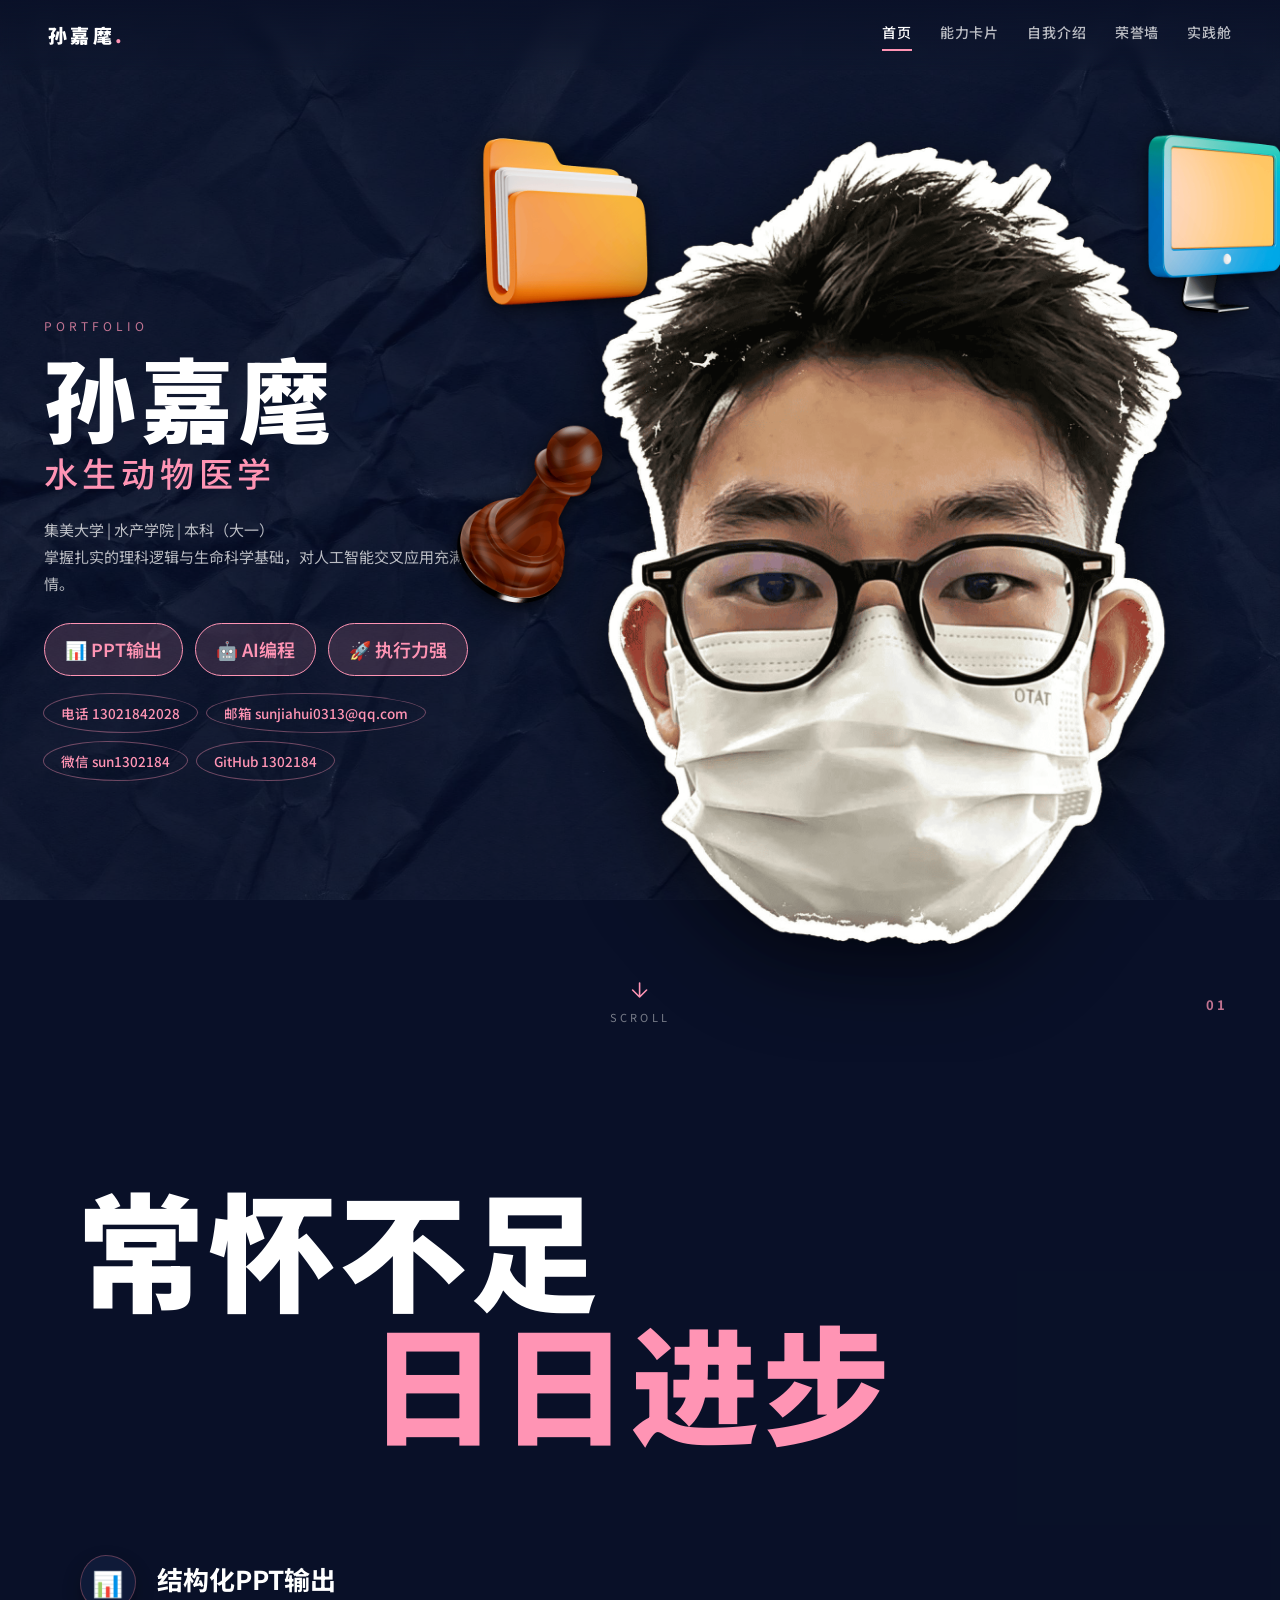
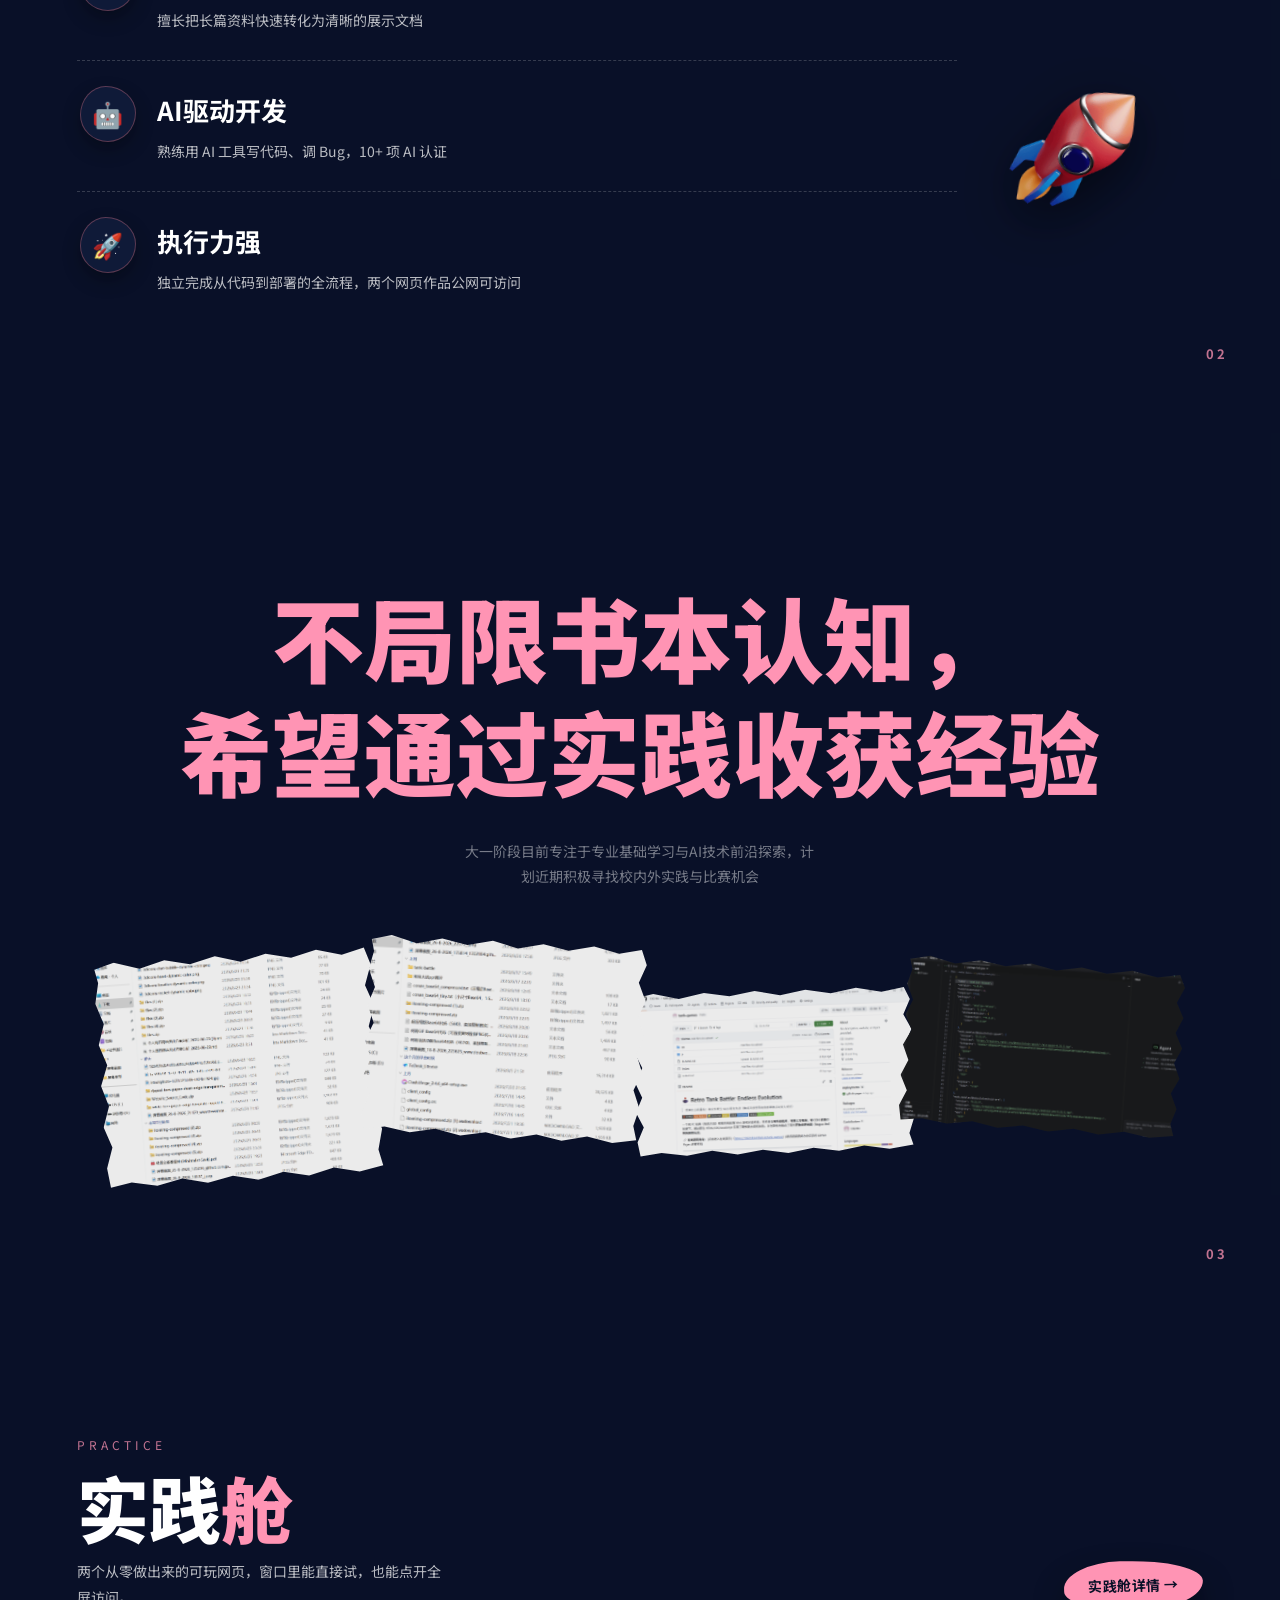
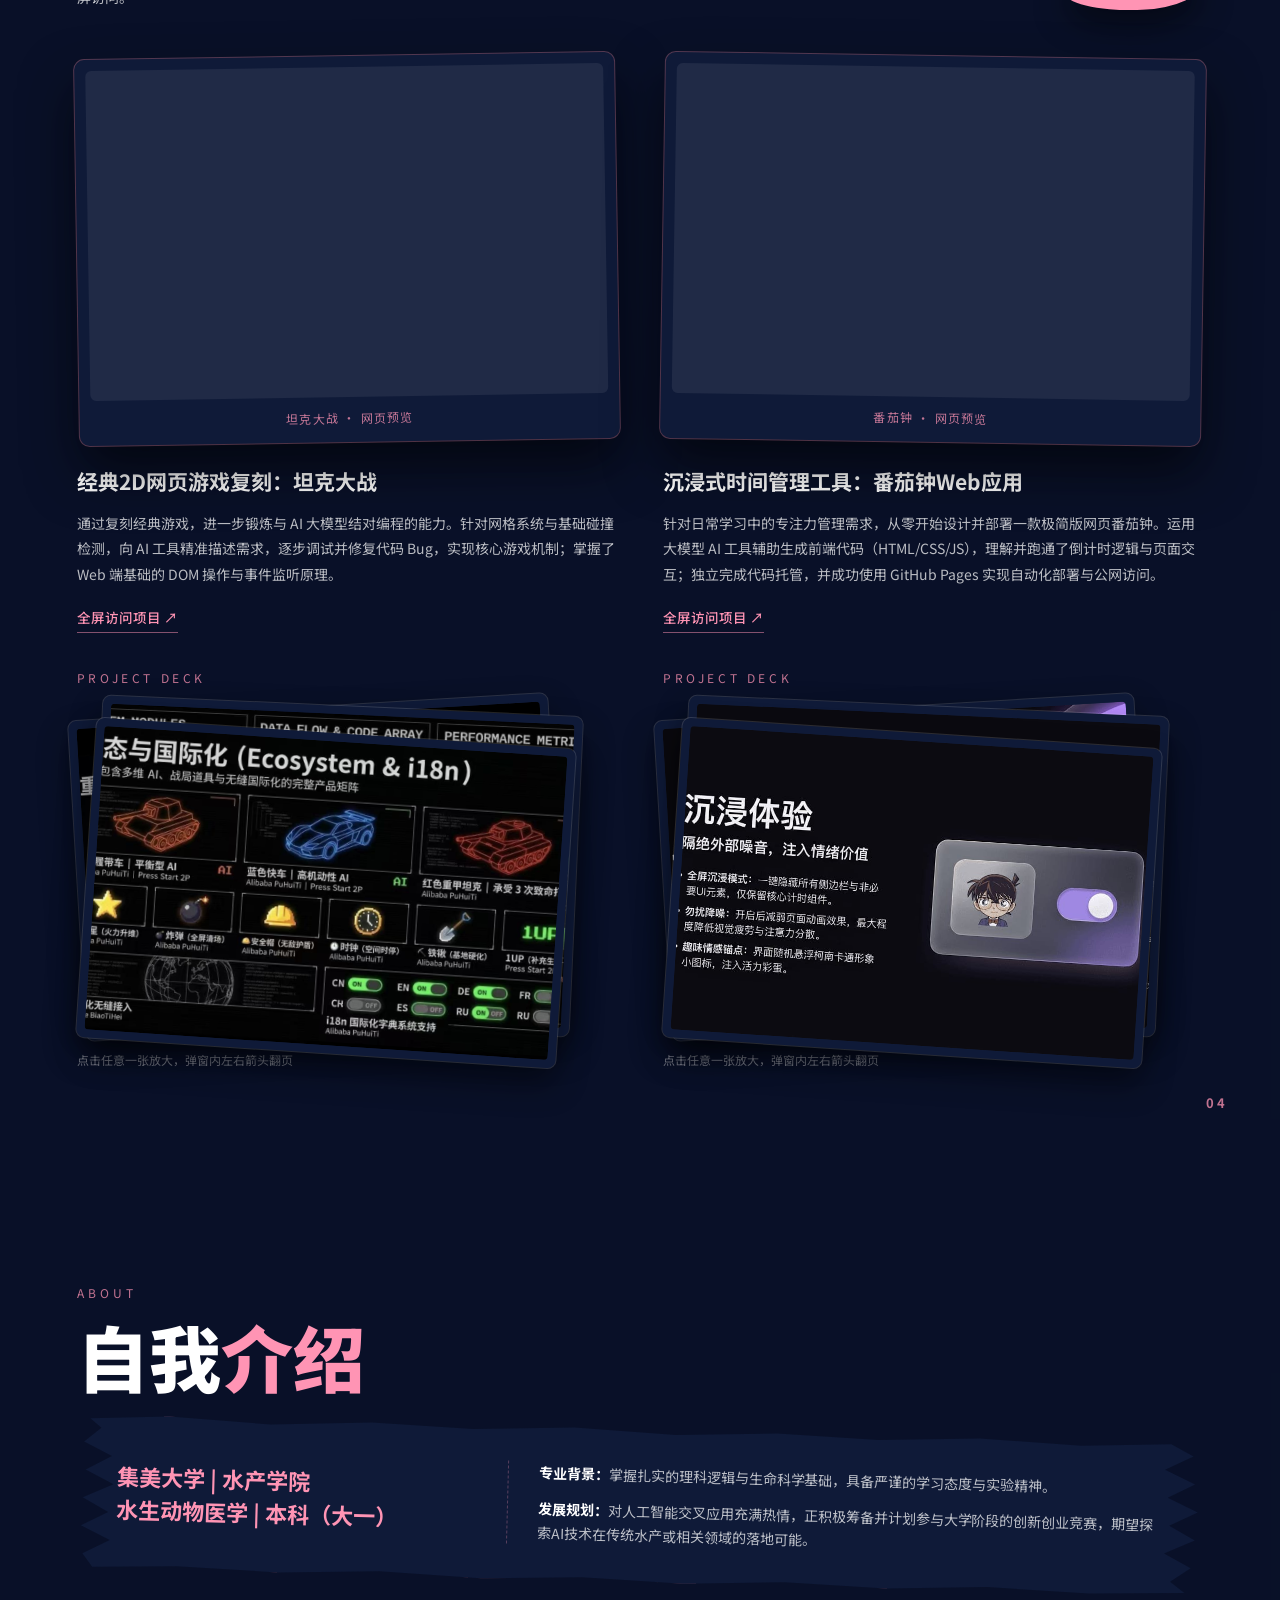
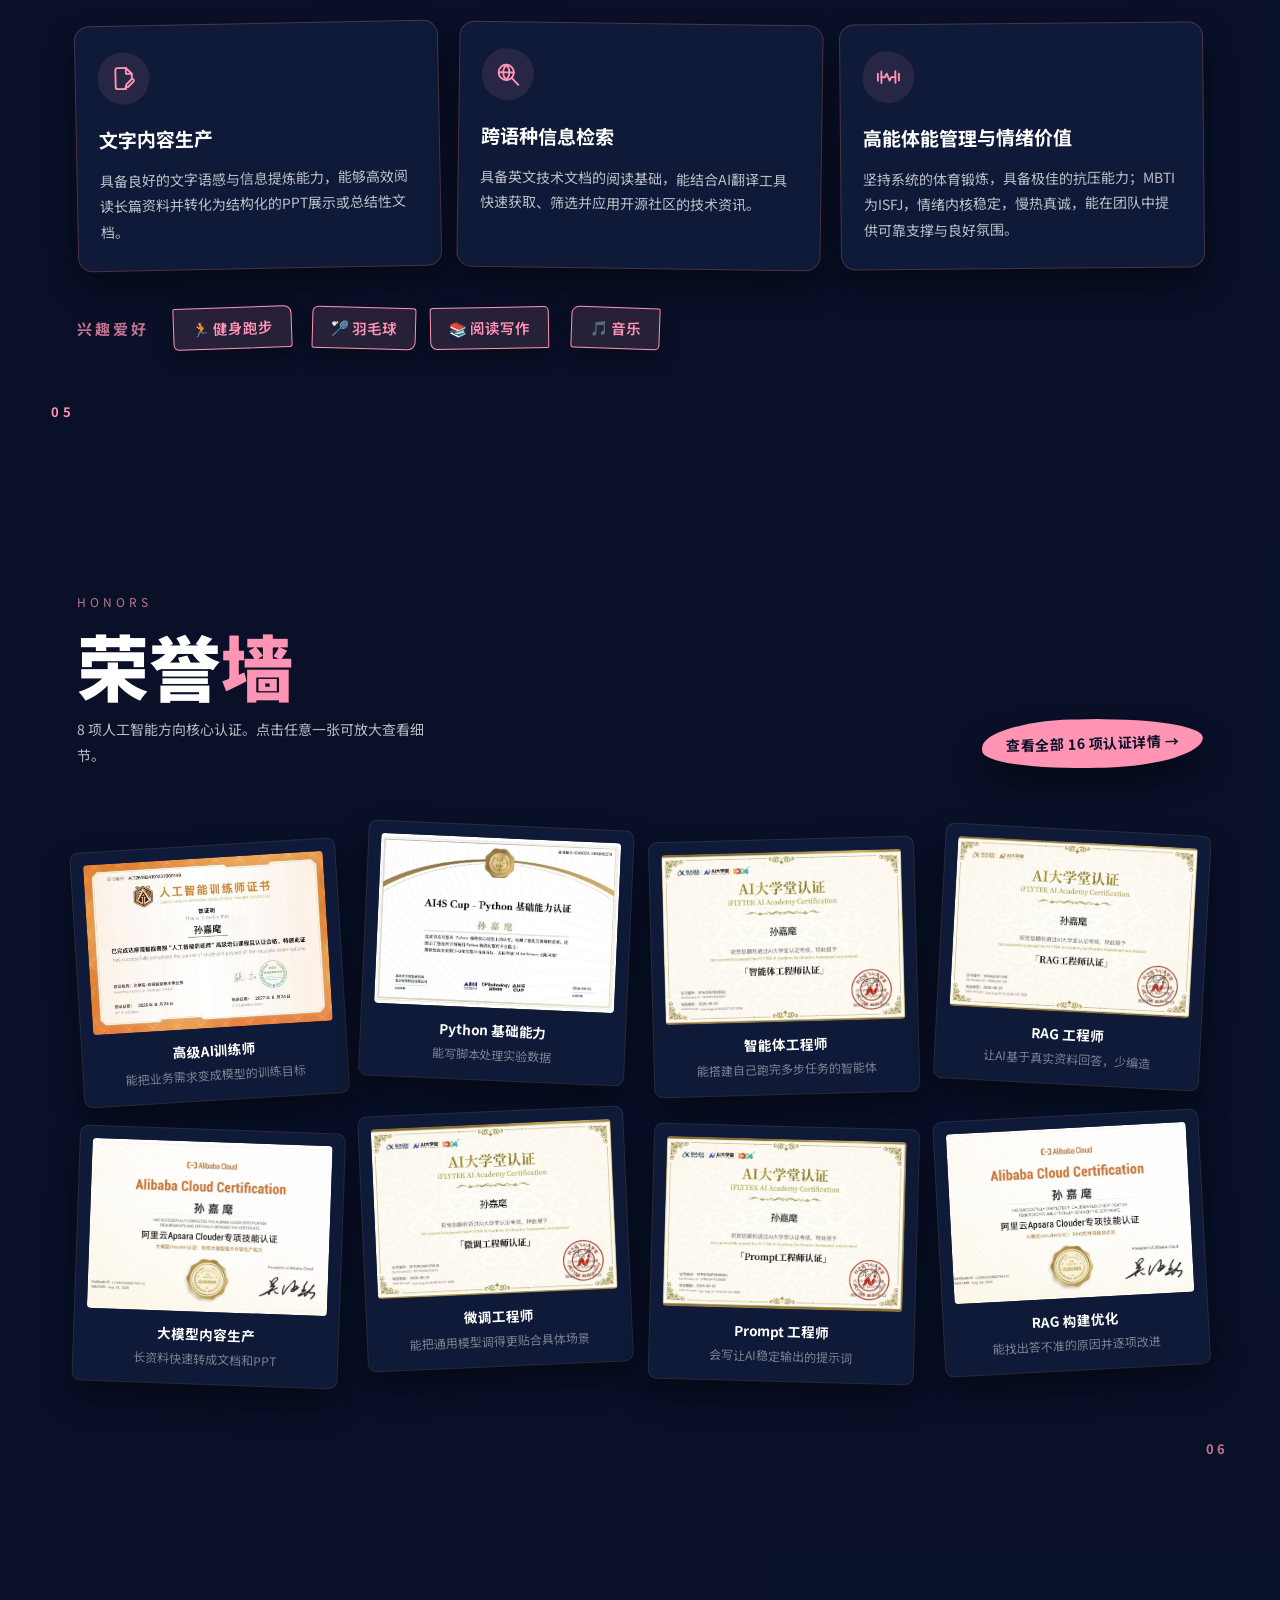
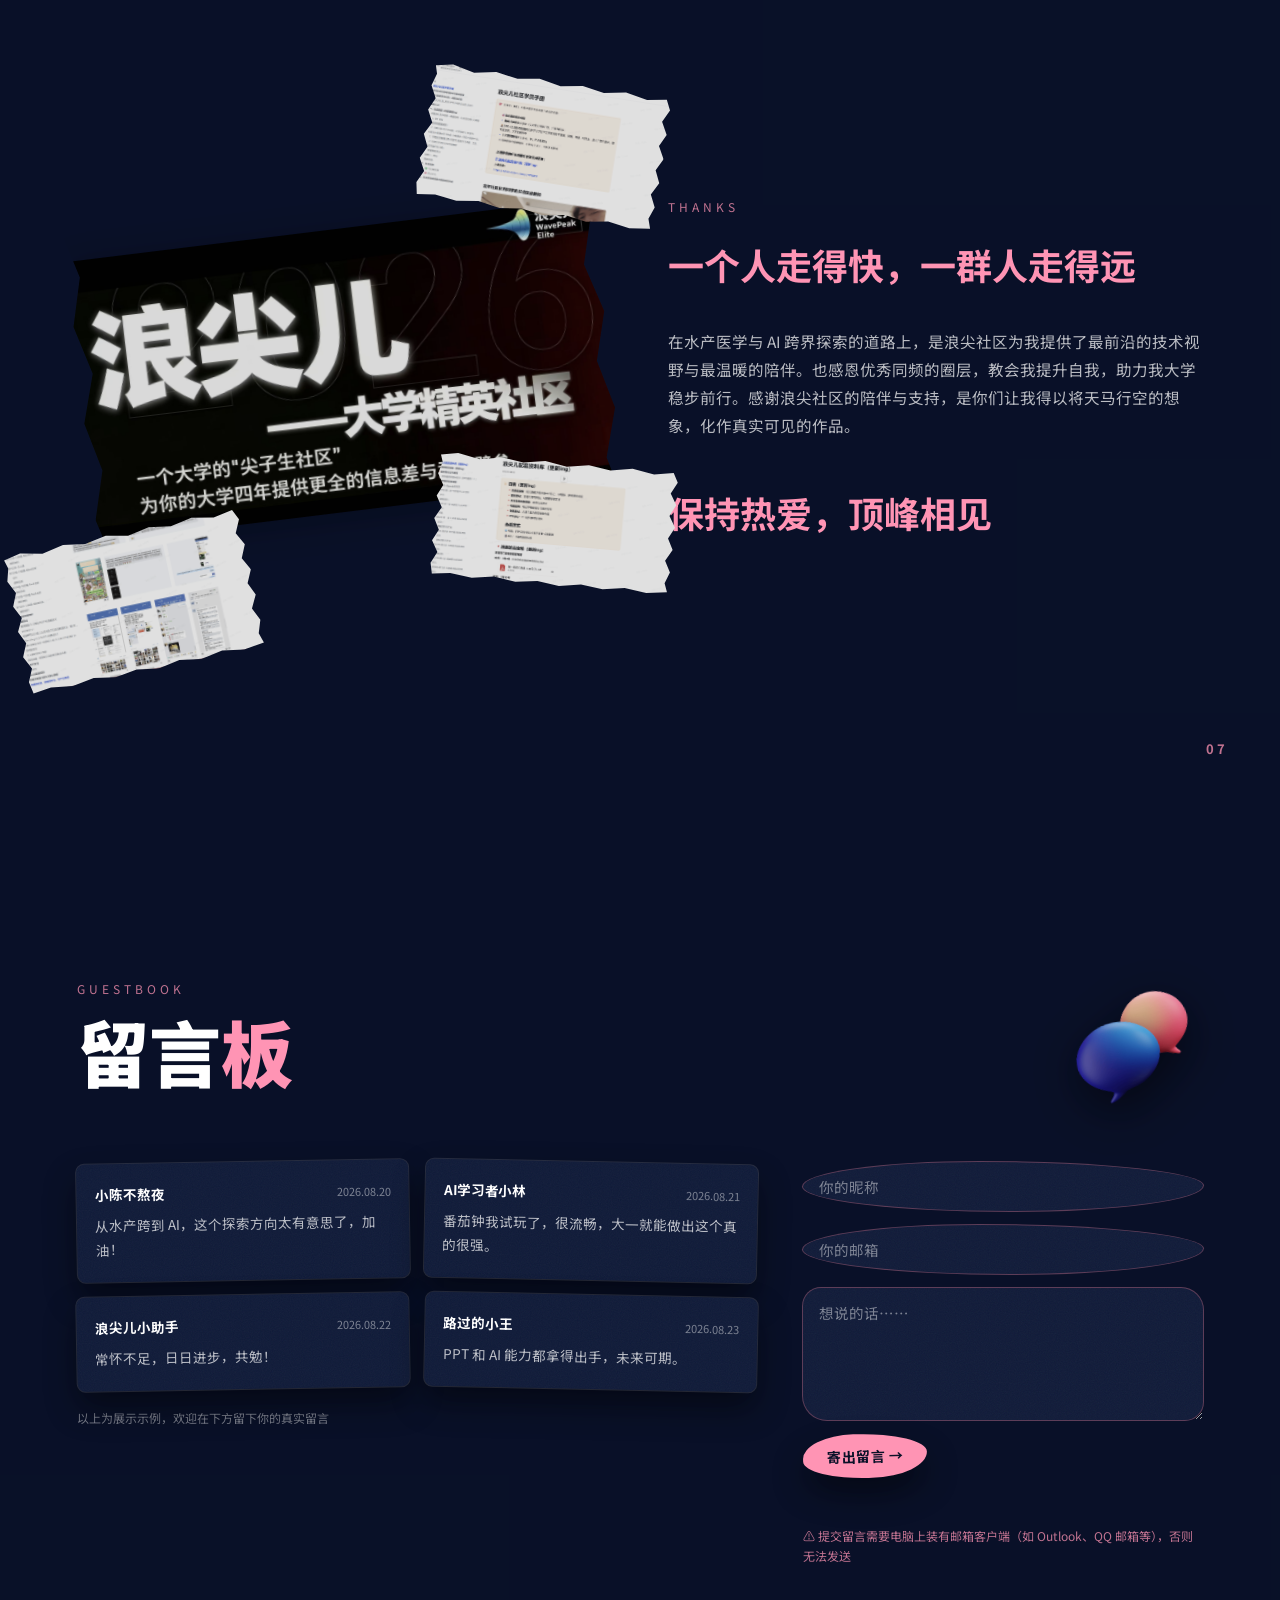
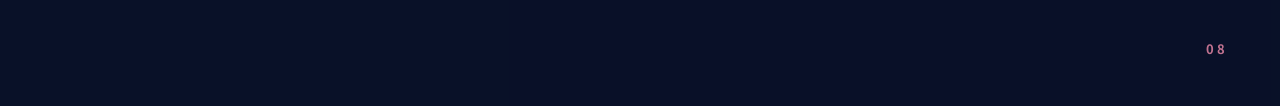
==== commit 2bd35c02: "Add files via upload" ====
--- a/index.html
+++ b/index.html
@@ -36,10 +36,6 @@
 
 <!-- =========================================================================
      第 1 页｜首页
-     🔴 高难度模块 1：头像 head-full.png 放大作视觉主体，
-     三个 3D 图标只分布在照片「头部上半部」（top 4%/12%/22%，底边不越过中线），
-     照片 z-index:3 压住每个图标 15%~25%，且 pointer-events:none 保证图标全可点。
-     图标做了饱和度/对比度提升、投影与浅蜜桃粉光晕，像三颗立体徽章浮在照片上。
      ========================================================================= -->
 <section class="screen" id="page1">
     <div class="wrap hero-grid">
@@ -83,24 +79,24 @@
 
         <!-- 右：头像 + 三个 3D 图标 -->
         <div class="head-stage">
-            <!-- 图标 1 → 主站第 5 页 -->
             <a class="head-icon icon-1" href="#page5">
                 <span class="icon-tip">自我介绍</span>
                 <img src="item1.png" alt="自我介绍" width="232" height="232">
             </a>
-            <!-- 图标 2 → honors.html -->
             <a class="head-icon icon-2" href="honors.html">
                 <span class="icon-tip">荣誉墙</span>
                 <img src="item2.png" alt="荣誉墙" width="232" height="232">
             </a>
-            <!-- 图标 3 → practice.html -->
             <a class="head-icon icon-3" href="practice.html">
                 <span class="icon-tip">实践舱</span>
                 <img src="item3.png" alt="实践舱" width="232" height="232">
             </a>
 
-            <!-- 照片：z-index:3 压在图标之上，pointer-events:none 不拦截点击 -->
-            <img class="head-photo" src="head-full.png" alt="孙嘉麾" width="640" height="800">
+            <!-- 优化点：使用 picture 标签，手机端按需加载小图 head-mobile.png，彻底告别卡顿 -->
+            <picture>
+                <source media="(max-width: 768px)" srcset="head-mobile.png">
+                <img class="head-photo" src="head-full.png" alt="孙嘉麾" width="640" height="800">
+            </picture>
         </div>
 
     </div>
@@ -115,8 +111,6 @@
 
 <!-- =========================================================================
      第 2 页｜能力卡片页
-     顶部座右铭（无页面标题），下行相对上行错开两个字符
-     卡片图标统一使用 emoji
      ========================================================================= -->
 <section class="screen" id="page2">
     <div class="wrap" style="position:relative">
@@ -133,7 +127,6 @@
                     <p class="ability-d">擅长把长篇资料快速转化为清晰的展示文档</p>
                 </div>
             </div>
-
             <div class="ability-row">
                 <div class="ability-icon">🤖</div>
                 <div>
@@ -141,7 +134,6 @@
                     <p class="ability-d">熟练用 AI 工具写代码、调 Bug，10+ 项 AI 认证</p>
                 </div>
             </div>
-
             <div class="ability-row">
                 <div class="ability-icon">🚀</div>
                 <div>
@@ -151,16 +143,14 @@
             </div>
         </div>
 
-        <img class="deco-p2" src="item7.png" alt="" aria-hidden="true" width="168" height="168">
+        <img class="deco-p2" src="item7.png" alt="" aria-hidden="true" width="168" height="168" loading="lazy">
     </div>
 
     <span class="folio">02</span>
 </section>
 
 <!-- =========================================================================
-     第 3 页｜实践舱前置文字页
-     主体文字放大到接近屏幕 1/2，浅蜜桃粉居中
-     sj1~sj4 每张宽 280~350px，错落摆放、轻微重叠，均可点击弹窗放大并左右切换
+     第 3 页｜实践舱前置文字页 (加入 loading="lazy")
      ========================================================================= -->
 <section class="screen lead-screen" id="page3">
     <div class="wrap lead-inner">
@@ -168,10 +158,10 @@
         <p class="lead-note">大一阶段目前专注于专业基础学习与AI技术前沿探索，计划近期积极寻找校内外实践与比赛机会</p>
 
         <div class="sj-row">
-            <img class="sj sj-1" src="sj1.png" alt="实践记录 1" width="330" height="230" data-lb-group="sj" data-lb-cap="实践记录 · sj1">
-            <img class="sj sj-2" src="sj2.png" alt="实践记录 2" width="330" height="230" data-lb-group="sj" data-lb-cap="实践记录 · sj2">
-            <img class="sj sj-3" src="sj3.png" alt="实践记录 3" width="330" height="230" data-lb-group="sj" data-lb-cap="实践记录 · sj3">
-            <img class="sj sj-4" src="sj4.png" alt="实践记录 4" width="330" height="230" data-lb-group="sj" data-lb-cap="实践记录 · sj4">
+            <img class="sj sj-1" src="sj1.png" alt="实践记录 1" width="330" height="230" data-lb-group="sj" data-lb-cap="实践记录 · sj1" loading="lazy">
+            <img class="sj sj-2" src="sj2.png" alt="实践记录 2" width="330" height="230" data-lb-group="sj" data-lb-cap="实践记录 · sj2" loading="lazy">
+            <img class="sj sj-3" src="sj3.png" alt="实践记录 3" width="330" height="230" data-lb-group="sj" data-lb-cap="实践记录 · sj3" loading="lazy">
+            <img class="sj sj-4" src="sj4.png" alt="实践记录 4" width="330" height="230" data-lb-group="sj" data-lb-cap="实践记录 · sj4" loading="lazy">
         </div>
     </div>
 
@@ -179,9 +169,7 @@
 </section>
 
 <!-- =========================================================================
-     第 4 页｜实践舱 · 项目展示页
-     游戏预览窗口 → 正下方代码介绍 → 再下方 🔴 PPT 照片堆叠（480×320）
-     主站取番茄钟 f1~f3、坦克大战 ppt-tank1~3
+     第 4 页｜实践舱 · 项目展示页 (加入 loading="lazy")
      ========================================================================= -->
 <section class="screen" id="page4">
     <div class="wrap">
@@ -195,34 +183,29 @@
         </div>
 
         <div class="practice-grid">
-
             <!-- ===== 项目一：坦克大战 ===== -->
             <div class="practice-unit">
                 <div class="preview-frame">
-                    <iframe src="https://1302184.github.io/tank-games/"
-                            sandbox="allow-scripts allow-same-origin"
-                            title="坦克大战预览"></iframe>
+                    <iframe src="https://1302184.github.io/tank-games/" sandbox="allow-scripts allow-same-origin" title="坦克大战预览" loading="lazy"></iframe>
                     <p class="preview-cap">坦克大战 · 网页预览</p>
                 </div>
-
                 <div class="code-note">
                     <h3>经典2D网页游戏复刻：坦克大战</h3>
                     <p>通过复刻经典游戏，进一步锻炼与 AI 大模型结对编程的能力。针对网格系统与基础碰撞检测，向 AI 工具精准描述需求，逐步调试并修复代码 Bug，实现核心游戏机制；掌握了 Web 端基础的 DOM 操作与事件监听原理。</p>
                     <a class="text-link" href="https://1302184.github.io/tank-games/" target="_blank" rel="noopener">全屏访问项目 ↗</a>
                 </div>
-
                 <!-- 🔴 PPT 堆叠：坦克大战 3 张 -->
                 <div class="ppt-stack-wrap">
                     <p class="ppt-stack-label">PROJECT DECK</p>
                     <div class="ppt-stack" data-group="p4-tank">
                         <div class="shot" data-cap="坦克大战 · 项目讲解 PPT">
-                            <img src="ppt-tank1.jpg" alt="坦克大战 PPT 第1页" width="464" height="304">
+                            <img src="ppt-tank1.jpg" alt="坦克大战 PPT 第1页" width="464" height="304" loading="lazy">
                         </div>
                         <div class="shot" data-cap="坦克大战 · 项目讲解 PPT">
-                            <img src="ppt-tank2.jpg" alt="坦克大战 PPT 第2页" width="464" height="304">
+                            <img src="ppt-tank2.jpg" alt="坦克大战 PPT 第2页" width="464" height="304" loading="lazy">
                         </div>
                         <div class="shot" data-cap="坦克大战 · 项目讲解 PPT">
-                            <img src="ppt-tank3.jpg" alt="坦克大战 PPT 第3页" width="464" height="304">
+                            <img src="ppt-tank3.jpg" alt="坦克大战 PPT 第3页" width="464" height="304" loading="lazy">
                         </div>
                     </div>
                     <p class="ppt-stack-hint">点击任意一张放大，弹窗内左右箭头翻页</p>
@@ -232,39 +215,33 @@
             <!-- ===== 项目二：番茄钟 ===== -->
             <div class="practice-unit">
                 <div class="preview-frame">
-                    <iframe src="https://1302184.github.io/-fanqiezhong/"
-                            sandbox="allow-scripts allow-same-origin"
-                            title="番茄钟预览"></iframe>
+                    <iframe src="https://1302184.github.io/-fanqiezhong/" sandbox="allow-scripts allow-same-origin" title="番茄钟预览" loading="lazy"></iframe>
                     <p class="preview-cap">番茄钟 · 网页预览</p>
                 </div>
-
                 <div class="code-note">
                     <h3>沉浸式时间管理工具：番茄钟Web应用</h3>
                     <p>针对日常学习中的专注力管理需求，从零开始设计并部署一款极简版网页番茄钟。运用大模型 AI 工具辅助生成前端代码（HTML/CSS/JS），理解并跑通了倒计时逻辑与页面交互；独立完成代码托管，并成功使用 GitHub Pages 实现自动化部署与公网访问。</p>
                     <a class="text-link" href="https://1302184.github.io/-fanqiezhong/" target="_blank" rel="noopener">全屏访问项目 ↗</a>
                 </div>
-
                 <!-- 🔴 PPT 堆叠：番茄钟 3 张 -->
                 <div class="ppt-stack-wrap">
                     <p class="ppt-stack-label">PROJECT DECK</p>
                     <div class="ppt-stack" data-group="p4-tomato">
                         <div class="shot" data-cap="番茄钟 · 项目讲解 PPT">
-                            <img src="f1.jpg" alt="番茄钟 PPT 第1页" width="464" height="304">
+                            <img src="f1.jpg" alt="番茄钟 PPT 第1页" width="464" height="304" loading="lazy">
                         </div>
                         <div class="shot" data-cap="番茄钟 · 项目讲解 PPT">
-                            <img src="f2.jpg" alt="番茄钟 PPT 第2页" width="464" height="304">
+                            <img src="f2.jpg" alt="番茄钟 PPT 第2页" width="464" height="304" loading="lazy">
                         </div>
                         <div class="shot" data-cap="番茄钟 · 项目讲解 PPT">
-                            <img src="f3.jpg" alt="番茄钟 PPT 第3页" width="464" height="304">
+                            <img src="f3.jpg" alt="番茄钟 PPT 第3页" width="464" height="304" loading="lazy">
                         </div>
                     </div>
                     <p class="ppt-stack-hint">点击任意一张放大，弹窗内左右箭头翻页</p>
                 </div>
             </div>
-
-        </div>
-    </div>
-
+        </div>
+    </div>
     <span class="folio">04</span>
 </section>
 
@@ -272,7 +249,6 @@
      第 5 页｜自我介绍页（重新排版：加入兴趣爱好、强化杂志拼贴感）
      ========================================================================= -->
 <section class="screen" id="page5">
-    <!-- 增加内层包裹并垂直居中 -->
     <div class="wrap about-wrap">
         <div class="sec-head about-head">
             <div>
@@ -281,7 +257,6 @@
             </div>
         </div>
 
-        <!-- 第一区：教育背景卡片 (左右不对称布局) -->
         <div class="edu-card torn-edge">
             <div class="edu-left">
                 <p class="edu-head">集美大学 | 水产学院<br>水生动物医学 | 本科（大一）</p>
@@ -292,7 +267,6 @@
             </div>
         </div>
 
-        <!-- 第二区：三个能力卡片 -->
         <div class="intro-grid">
             <article class="paper-card">
                 <div class="intro-ico">
@@ -305,7 +279,6 @@
                 <h3 class="intro-t">文字内容生产</h3>
                 <p class="intro-p">具备良好的文字语感与信息提炼能力，能够高效阅读长篇资料并转化为结构化的PPT展示或总结性文档。</p>
             </article>
-
             <article class="paper-card">
                 <div class="intro-ico">
                     <svg viewBox="0 0 24 24">
@@ -318,7 +291,6 @@
                 <h3 class="intro-t">跨语种信息检索</h3>
                 <p class="intro-p">具备英文技术文档的阅读基础，能结合AI翻译工具快速获取、筛选并应用开源社区的技术资讯。</p>
             </article>
-
             <article class="paper-card">
                 <div class="intro-ico">
                     <svg viewBox="0 0 24 24">
@@ -331,7 +303,6 @@
             </article>
         </div>
 
-        <!-- 第三区：兴趣爱好 -->
         <div class="hobbies-zone">
             <h3 class="hobbies-title">兴趣爱好</h3>
             <div class="hobbies-tags">
@@ -342,15 +313,11 @@
             </div>
         </div>
     </div>
-
-    <!-- 第四区：底部留白与左下角页码 -->
     <span class="folio folio-left">05</span>
 </section>
 
 <!-- =========================================================================
-     第 6 页｜荣誉墙
-     16 张证书两行：第一行右→左，第二行左→右，各复制一份实现无缝循环
-     点击弹窗放大，大图直接使用被点击证书已加载的 src
+     第 6 页｜荣誉墙（软木板静态错落排版，零动画，极致性能）
      ========================================================================= -->
 <section class="screen" id="page6">
     <div class="wrap">
@@ -358,163 +325,68 @@
             <div>
                 <p class="eyebrow">HONORS</p>
                 <h2 class="sec-title">荣誉<em>墙</em></h2>
-                <p class="sec-sub">16 张人工智能方向认证。鼠标悬停暂停流动，点击任意一张看大图。</p>
-            </div>
-            <a class="sticker-btn" href="honors.html">荣誉墙详情 →</a>
-        </div>
-    </div>
-
-    <div class="cert-wall">
-
-        <!-- ===== 第一行：右 → 左 ===== -->
-        <div class="cert-track">
-            <div class="cert-run to-left">
-                <figure class="cert-card" data-lb-group="cert" data-lb-cap="阿里达摩院 · 高级AI训练师证书">
-                    <img src="13.jpg" alt="高级AI训练师" width="200" height="150">
-                    <p class="cert-name">高级AI训练师</p><p class="cert-desc">能把业务需求变成模型的训练目标</p>
-                </figure>
-                <figure class="cert-card" data-lb-group="cert" data-lb-cap="阿里达摩院 · 初级AI训练师证书">
-                    <img src="1.jpg" alt="初级AI训练师" width="200" height="150">
-                    <p class="cert-name">初级AI训练师</p><p class="cert-desc">懂AI训练全流程，能配合团队推进</p>
-                </figure>
-                <figure class="cert-card" data-lb-group="cert" data-lb-cap="科大讯飞 · Prompt 工程师认证">
-                    <img src="11.jpg" alt="Prompt工程师" width="200" height="150">
-                    <p class="cert-name">Prompt 工程师</p><p class="cert-desc">会写让AI稳定输出的提示词</p>
-                </figure>
-                <figure class="cert-card" data-lb-group="cert" data-lb-cap="科大讯飞 · 智能体工程师认证">
-                    <img src="15.jpg" alt="智能体工程师" width="200" height="150">
-                    <p class="cert-name">智能体工程师</p><p class="cert-desc">能搭建自己跑完多步任务的智能体</p>
-                </figure>
-                <figure class="cert-card" data-lb-group="cert" data-lb-cap="科大讯飞 · 微调工程师认证">
-                    <img src="9.jpg" alt="微调工程师" width="200" height="150">
-                    <p class="cert-name">微调工程师</p><p class="cert-desc">能把通用模型调得更贴合具体场景</p>
-                </figure>
-                <figure class="cert-card" data-lb-group="cert" data-lb-cap="科大讯飞 · RAG 工程师认证">
-                    <img src="14.jpg" alt="RAG工程师" width="200" height="150">
-                    <p class="cert-name">RAG 工程师</p><p class="cert-desc">让AI基于真实资料回答，少编造</p>
-                </figure>
-                <figure class="cert-card" data-lb-group="cert" data-lb-cap="玻尔「AI4S Cup - Python 基础能力认证」">
-                    <img src="16.jpg" alt="Python基础能力认证" width="200" height="150">
-                    <p class="cert-name">Python 基础能力</p><p class="cert-desc">能写脚本处理实验数据</p>
-                </figure>
-                <figure class="cert-card" data-lb-group="cert" data-lb-cap="华为人工智能初识微认证">
-                    <img src="12.jpg" alt="华为AI初识微认证" width="200" height="150">
-                    <p class="cert-name">华为AI初识</p><p class="cert-desc">熟悉另一套主流AI技术生态</p>
-                </figure>
-                <!-- —— 无缝循环复制份（弹窗按 src 去重，不会重复计数） —— -->
-                <figure class="cert-card" data-lb-group="cert" data-lb-cap="阿里达摩院 · 高级AI训练师证书">
-                    <img src="13.jpg" alt="高级AI训练师" width="200" height="150"><p class="cert-name">高级AI训练师</p><p class="cert-desc">能把业务需求变成模型的训练目标</p>
-                </figure>
-                <figure class="cert-card" data-lb-group="cert" data-lb-cap="阿里达摩院 · 初级AI训练师证书">
-                    <img src="1.jpg" alt="初级AI训练师" width="200" height="150"><p class="cert-name">初级AI训练师</p><p class="cert-desc">懂AI训练全流程，能配合团队推进</p>
-                </figure>
-                <figure class="cert-card" data-lb-group="cert" data-lb-cap="科大讯飞 · Prompt 工程师认证">
-                    <img src="11.jpg" alt="Prompt工程师" width="200" height="150"><p class="cert-name">Prompt 工程师</p><p class="cert-desc">会写让AI稳定输出的提示词</p>
-                </figure>
-                <figure class="cert-card" data-lb-group="cert" data-lb-cap="科大讯飞 · 智能体工程师认证">
-                    <img src="15.jpg" alt="智能体工程师" width="200" height="150"><p class="cert-name">智能体工程师</p><p class="cert-desc">能搭建自己跑完多步任务的智能体</p>
-                </figure>
-                <figure class="cert-card" data-lb-group="cert" data-lb-cap="科大讯飞 · 微调工程师认证">
-                    <img src="9.jpg" alt="微调工程师" width="200" height="150"><p class="cert-name">微调工程师</p><p class="cert-desc">能把通用模型调得更贴合具体场景</p>
-                </figure>
-                <figure class="cert-card" data-lb-group="cert" data-lb-cap="科大讯飞 · RAG 工程师认证">
-                    <img src="14.jpg" alt="RAG工程师" width="200" height="150"><p class="cert-name">RAG 工程师</p><p class="cert-desc">让AI基于真实资料回答，少编造</p>
-                </figure>
-                <figure class="cert-card" data-lb-group="cert" data-lb-cap="玻尔「AI4S Cup - Python 基础能力认证」">
-                    <img src="16.jpg" alt="Python基础能力认证" width="200" height="150"><p class="cert-name">Python 基础能力</p><p class="cert-desc">能写脚本处理实验数据</p>
-                </figure>
-                <figure class="cert-card" data-lb-group="cert" data-lb-cap="华为人工智能初识微认证">
-                    <img src="12.jpg" alt="华为AI初识微认证" width="200" height="150"><p class="cert-name">华为AI初识</p><p class="cert-desc">熟悉另一套主流AI技术生态</p>
-                </figure>
-            </div>
-        </div>
-
-        <!-- ===== 第二行：左 → 右 ===== -->
-        <div class="cert-track">
-            <div class="cert-run to-right">
-                <figure class="cert-card" data-lb-group="cert" data-lb-cap="阿里云 Clouder · 基于百炼平台构建智能体应用">
-                    <img src="5.jpg" alt="百炼智能体" width="200" height="150">
-                    <p class="cert-name">百炼智能体</p><p class="cert-desc">能在百炼平台配好可用的智能体</p>
-                </figure>
-                <figure class="cert-card" data-lb-group="cert" data-lb-cap="阿里云 Clouder · 基于通义灵码实现高效 AI 编码实践">
-                    <img src="3.jpg" alt="通义灵码高效编码" width="200" height="150">
-                    <p class="cert-name">通义灵码编码</p><p class="cert-desc">用AI助手写代码、查Bug更快</p>
-                </figure>
-                <figure class="cert-card" data-lb-group="cert" data-lb-cap="阿里云 Clouder · RAG 应用构建及优化">
-                    <img src="17.jpg" alt="RAG应用构建及优化" width="200" height="150">
-                    <p class="cert-name">RAG 构建优化</p><p class="cert-desc">能找出答不准的原因并逐项改进</p>
-                </figure>
-                <figure class="cert-card" data-lb-group="cert" data-lb-cap="阿里云 Clouder · 利用大模型提升内容生产能力">
-                    <img src="8.jpg" alt="大模型内容生产" width="200" height="150">
-                    <p class="cert-name">大模型内容生产</p><p class="cert-desc">长资料快速转成文档和PPT</p>
-                </figure>
-                <figure class="cert-card" data-lb-group="cert" data-lb-cap="阿里云 Clouder · Spring AI 应用开发（入门）">
-                    <img src="4.jpg" alt="Spring AI 入门" width="200" height="150">
-                    <p class="cert-name">Spring AI 入门</p><p class="cert-desc">看得懂大模型应用的后端链路</p>
-                </figure>
-                <figure class="cert-card" data-lb-group="cert" data-lb-cap="阿里云 Clouder · 基于 PAI ArtLab 的 AIGC 设计">
-                    <img src="2.jpg" alt="PAI ArtLab AIGC设计" width="200" height="150">
-                    <p class="cert-name">ArtLab AIGC 设计</p><p class="cert-desc">能自己产出可用的视觉素材</p>
-                </figure>
-                <figure class="cert-card" data-lb-group="cert" data-lb-cap="阿里云 Clouder · VISION 人工智能设计（进阶）">
-                    <img src="10.jpg" alt="VISION 进阶" width="200" height="150">
-                    <p class="cert-name">VISION 进阶</p><p class="cert-desc">能把视觉模型接进具体流程</p>
-                </figure>
-                <figure class="cert-card" data-lb-group="cert" data-lb-cap="阿里云 Clouder · VISION 人工智能设计（入门）">
-                    <img src="6.jpg" alt="VISION 入门" width="200" height="150">
-                    <p class="cert-name">VISION 入门</p><p class="cert-desc">清楚视觉AI适合与不适合的场景</p>
-                </figure>
-                <!-- —— 无缝循环复制份 —— -->
-                <figure class="cert-card" data-lb-group="cert" data-lb-cap="阿里云 Clouder · 基于百炼平台构建智能体应用">
-                    <img src="5.jpg" alt="百炼智能体" width="200" height="150"><p class="cert-name">百炼智能体</p><p class="cert-desc">能在百炼平台配好可用的智能体</p>
-                </figure>
-                <figure class="cert-card" data-lb-group="cert" data-lb-cap="阿里云 Clouder · 基于通义灵码实现高效 AI 编码实践">
-                    <img src="3.jpg" alt="通义灵码高效编码" width="200" height="150"><p class="cert-name">通义灵码编码</p><p class="cert-desc">用AI助手写代码、查Bug更快</p>
-                </figure>
-                <figure class="cert-card" data-lb-group="cert" data-lb-cap="阿里云 Clouder · RAG 应用构建及优化">
-                    <img src="17.jpg" alt="RAG应用构建及优化" width="200" height="150"><p class="cert-name">RAG 构建优化</p><p class="cert-desc">能找出答不准的原因并逐项改进</p>
-                </figure>
-                <figure class="cert-card" data-lb-group="cert" data-lb-cap="阿里云 Clouder · 利用大模型提升内容生产能力">
-                    <img src="8.jpg" alt="大模型内容生产" width="200" height="150"><p class="cert-name">大模型内容生产</p><p class="cert-desc">长资料快速转成文档和PPT</p>
-                </figure>
-                <figure class="cert-card" data-lb-group="cert" data-lb-cap="阿里云 Clouder · Spring AI 应用开发（入门）">
-                    <img src="4.jpg" alt="Spring AI 入门" width="200" height="150"><p class="cert-name">Spring AI 入门</p><p class="cert-desc">看得懂大模型应用的后端链路</p>
-                </figure>
-                <figure class="cert-card" data-lb-group="cert" data-lb-cap="阿里云 Clouder · 基于 PAI ArtLab 的 AIGC 设计">
-                    <img src="2.jpg" alt="PAI ArtLab AIGC设计" width="200" height="150"><p class="cert-name">ArtLab AIGC 设计</p><p class="cert-desc">能自己产出可用的视觉素材</p>
-                </figure>
-                <figure class="cert-card" data-lb-group="cert" data-lb-cap="阿里云 Clouder · VISION 人工智能设计（进阶）">
-                    <img src="10.jpg" alt="VISION 进阶" width="200" height="150"><p class="cert-name">VISION 进阶</p><p class="cert-desc">能把视觉模型接进具体流程</p>
-                </figure>
-                <figure class="cert-card" data-lb-group="cert" data-lb-cap="阿里云 Clouder · VISION 人工智能设计（入门）">
-                    <img src="6.jpg" alt="VISION 入门" width="200" height="150"><p class="cert-name">VISION 入门</p><p class="cert-desc">清楚视觉AI适合与不适合的场景</p>
-                </figure>
-            </div>
-        </div>
-
+                <p class="sec-sub">8 项人工智能方向核心认证。点击任意一张可放大查看细节。</p>
+            </div>
+            <a class="sticker-btn" href="honors.html">查看全部 16 项认证详情 →</a>
+        </div>
+
+        <!-- ===== 静态错落网格 ===== -->
+        <div class="corkboard-grid">
+            <figure class="cert-card" data-lb-group="cert" data-lb-cap="阿里达摩院 · 高级AI训练师证书">
+                <img src="13.jpg" alt="高级AI训练师" width="260" height="180" loading="lazy">
+                <p class="cert-name">高级AI训练师</p><p class="cert-desc">能把业务需求变成模型的训练目标</p>
+            </figure>
+            
+            <figure class="cert-card" data-lb-group="cert" data-lb-cap="玻尔「AI4S Cup - Python 基础能力认证」">
+                <img src="16.jpg" alt="Python基础能力认证" width="260" height="180" loading="lazy">
+                <p class="cert-name">Python 基础能力</p><p class="cert-desc">能写脚本处理实验数据</p>
+            </figure>
+            
+            <figure class="cert-card" data-lb-group="cert" data-lb-cap="科大讯飞 · 智能体工程师认证">
+                <img src="15.jpg" alt="智能体工程师" width="260" height="180" loading="lazy">
+                <p class="cert-name">智能体工程师</p><p class="cert-desc">能搭建自己跑完多步任务的智能体</p>
+            </figure>
+            
+            <figure class="cert-card" data-lb-group="cert" data-lb-cap="科大讯飞 · RAG 工程师认证">
+                <img src="14.jpg" alt="RAG工程师" width="260" height="180" loading="lazy">
+                <p class="cert-name">RAG 工程师</p><p class="cert-desc">让AI基于真实资料回答，少编造</p>
+            </figure>
+            
+            <figure class="cert-card" data-lb-group="cert" data-lb-cap="阿里云 Clouder · 利用大模型提升内容生产能力">
+                <img src="8.jpg" alt="大模型内容生产" width="260" height="180" loading="lazy">
+                <p class="cert-name">大模型内容生产</p><p class="cert-desc">长资料快速转成文档和PPT</p>
+            </figure>
+            
+            <figure class="cert-card" data-lb-group="cert" data-lb-cap="科大讯飞 · 微调工程师认证">
+                <img src="9.jpg" alt="微调工程师" width="260" height="180" loading="lazy">
+                <p class="cert-name">微调工程师</p><p class="cert-desc">能把通用模型调得更贴合具体场景</p>
+            </figure>
+            
+            <figure class="cert-card" data-lb-group="cert" data-lb-cap="科大讯飞 · Prompt 工程师认证">
+                <img src="11.jpg" alt="Prompt工程师" width="260" height="180" loading="lazy">
+                <p class="cert-name">Prompt 工程师</p><p class="cert-desc">会写让AI稳定输出的提示词</p>
+            </figure>
+            
+            <figure class="cert-card" data-lb-group="cert" data-lb-cap="阿里云 Clouder · RAG 应用构建及优化">
+                <img src="17.jpg" alt="RAG应用构建及优化" width="260" height="180" loading="lazy">
+                <p class="cert-name">RAG 构建优化</p><p class="cert-desc">能找出答不准的原因并逐项改进</p>
+            </figure>
+        </div>
     </div>
 
     <span class="folio">06</span>
 </section>
 
 <!-- =========================================================================
-     第 7 页｜特别鸣谢
-     左照片 + 右文字，整体占视口 88% 宽、约 76% 高，垂直居中
-     主图高 60vh，倾斜 -7°，不规则撕纸毛边（clip-path），阴影只在右下一侧，
-     色调压暗融入背景，无白色描边；sq1~sq3 同样撕边、阴影在底部
-     主图与 sq1~sq3 均可点击弹窗放大
+     第 7 页｜特别鸣谢 (加入 loading="lazy")
      ========================================================================= -->
 <section class="screen thanks-screen" id="page7">
     <div class="thanks-block">
         <div class="thanks-photo-wrap">
-            <img class="thanks-photo" src="浪尖儿社区.jpg" alt="浪尖儿社区" width="720" height="500"
-                 data-lb-group="thanks" data-lb-cap="浪尖儿社区">
-            <img class="sq sq-1" src="sq1.png" alt="浪尖儿社区花絮 1" width="290" height="200"
-                 data-lb-group="thanks" data-lb-cap="浪尖儿社区 · 花絮 1">
-            <img class="sq sq-2" src="sq2.png" alt="浪尖儿社区花絮 2" width="290" height="200"
-                 data-lb-group="thanks" data-lb-cap="浪尖儿社区 · 花絮 2">
-            <img class="sq sq-3" src="sq3.png" alt="浪尖儿社区花絮 3" width="290" height="200"
-                 data-lb-group="thanks" data-lb-cap="浪尖儿社区 · 花絮 3">
+            <img class="thanks-photo" src="浪尖儿社区.jpg" alt="浪尖儿社区" width="720" height="500" data-lb-group="thanks" data-lb-cap="浪尖儿社区" loading="lazy">
+            <img class="sq sq-1" src="sq1.png" alt="浪尖儿社区花絮 1" width="290" height="200" data-lb-group="thanks" data-lb-cap="浪尖儿社区 · 花絮 1" loading="lazy">
+            <img class="sq sq-2" src="sq2.png" alt="浪尖儿社区花絮 2" width="290" height="200" data-lb-group="thanks" data-lb-cap="浪尖儿社区 · 花絮 2" loading="lazy">
+            <img class="sq sq-3" src="sq3.png" alt="浪尖儿社区花絮 3" width="290" height="200" data-lb-group="thanks" data-lb-cap="浪尖儿社区 · 花絮 3" loading="lazy">
         </div>
 
         <div class="thanks-text">
@@ -524,52 +396,33 @@
             <p class="thanks-bottom">保持热爱，顶峰相见</p>
         </div>
     </div>
-
     <span class="folio">07</span>
 </section>
 
 <!-- =========================================================================
      第 8 页｜留言板
-     item.png 放在标题右侧，flex 间距 40px，绝不与「留言板」三字重叠
-     4 条示例留言 + mailto 表单（不使用任何第三方后端）
      ========================================================================= -->
 <section class="screen" id="page8">
     <div class="wrap">
-
         <div class="board-head">
             <div>
                 <p class="eyebrow">GUESTBOOK</p>
                 <h2 class="sec-title">留言<em>板</em></h2>
             </div>
-            <img class="deco-p8" src="item.png" alt="" aria-hidden="true" width="142" height="142">
+            <img class="deco-p8" src="item.png" alt="" aria-hidden="true" width="142" height="142" loading="lazy">
         </div>
 
         <div class="board-grid">
-
-            <!-- 左：示例留言（虚假数据，仅供展示） -->
             <div>
                 <div class="board-samples">
-                    <div class="msg-note">
-                        <div class="msg-head"><p class="msg-name">小陈不熬夜</p><p class="msg-time">2026.08.20</p></div>
-                        <p class="msg-text">从水产跨到 AI，这个探索方向太有意思了，加油！</p>
-                    </div>
-                    <div class="msg-note">
-                        <div class="msg-head"><p class="msg-name">AI学习者小林</p><p class="msg-time">2026.08.21</p></div>
-                        <p class="msg-text">番茄钟我试玩了，很流畅，大一就能做出这个真的很强。</p>
-                    </div>
-                    <div class="msg-note">
-                        <div class="msg-head"><p class="msg-name">浪尖儿小助手</p><p class="msg-time">2026.08.22</p></div>
-                        <p class="msg-text">常怀不足，日日进步，共勉！</p>
-                    </div>
-                    <div class="msg-note">
-                        <div class="msg-head"><p class="msg-name">路过的小王</p><p class="msg-time">2026.08.23</p></div>
-                        <p class="msg-text">PPT 和 AI 能力都拿得出手，未来可期。</p>
-                    </div>
+                    <div class="msg-note"><div class="msg-head"><p class="msg-name">小陈不熬夜</p><p class="msg-time">2026.08.20</p></div><p class="msg-text">从水产跨到 AI，这个探索方向太有意思了，加油！</p></div>
+                    <div class="msg-note"><div class="msg-head"><p class="msg-name">AI学习者小林</p><p class="msg-time">2026.08.21</p></div><p class="msg-text">番茄钟我试玩了，很流畅，大一就能做出这个真的很强。</p></div>
+                    <div class="msg-note"><div class="msg-head"><p class="msg-name">浪尖儿小助手</p><p class="msg-time">2026.08.22</p></div><p class="msg-text">常怀不足，日日进步，共勉！</p></div>
+                    <div class="msg-note"><div class="msg-head"><p class="msg-name">路过的小王</p><p class="msg-time">2026.08.23</p></div><p class="msg-text">PPT 和 AI 能力都拿得出手，未来可期。</p></div>
                 </div>
                 <p class="sample-tip">以上为展示示例，欢迎在下方留下你的真实留言</p>
             </div>
 
-            <!-- 右：mailto 表单，三项全部必填 -->
             <form class="board-form" id="guestbook-form" novalidate>
                 <input type="text"  id="gb-name"  maxlength="20" placeholder="你的昵称" autocomplete="off">
                 <input type="email" id="gb-email"                placeholder="你的邮箱" autocomplete="off">
@@ -578,18 +431,13 @@
                 <p class="form-status" id="form-status"></p>
                 <p class="mail-tip">⚠️ 提交留言需要电脑上装有邮箱客户端（如 Outlook、QQ 邮箱等），否则无法发送</p>
             </form>
-
-        </div>
-    </div>
-
+        </div>
+    </div>
     <span class="folio">08</span>
 </section>
 
 </main>
 
-<!-- =========================================================================
-     弹窗：全站所有可点击图片共用
-     ========================================================================= -->
 <div class="lightbox" id="lightbox">
     <button type="button" class="lb-btn lb-prev" aria-label="上一张">‹</button>
     <img id="lightbox-img" src="" alt="">
--- a/style.css
+++ b/style.css
@@ -0,0 +1,489 @@
+/* =========================================================================
+   孙嘉麾 · 个人作品集简历网站 —— 全站样式表
+   视觉：深藏蓝褶皱纸 + 撕纸贴纸质感 + 时尚杂志内页排版
+   配色严格三色：深藏蓝 / 浅蜜桃粉 / 白
+   index.html / honors.html / practice.html 共用
+   ========================================================================= */
+@import url('https://fonts.googleapis.com/css2?family=Noto+Sans+SC:wght@300;400;500;700;900&display=swap');
+
+/* =========================================================
+   00｜配色与基础变量
+   ========================================================= */
+:root {
+    --navy:        #0a1128;
+    --navy-card:   #0f1a38;
+    --navy-layer:  #131f42;
+    --peach:       #ff94b4;
+    --peach-hover: rgba(255,148,180,.85);
+    --peach-note:  rgba(255,148,180,.75);
+    --white:       #ffffff;
+    --white-2:     rgba(255,255,255,.72);
+    --white-3:     rgba(255,255,255,.45);
+
+    --maxw: 1180px;
+    --shadow-s: 0 8px 18px rgba(0,0,0,.34);
+    --shadow-m: 0 16px 32px rgba(0,0,0,.46);
+    --shadow-l: 0 26px 52px rgba(0,0,0,.58);
+
+    --torn: polygon(
+        1% 3%, 8% .5%, 17% 4%, 26% 1%, 35% 3.5%, 44% .8%, 53% 4%,
+        62% 1.2%, 71% 3.8%, 80% 1%, 89% 4%, 97% 1.5%,
+        99% 9%, 96.5% 18%, 99.2% 27%, 96.8% 36%, 99.5% 45%, 97% 54%,
+        99.3% 63%, 96.6% 72%, 99% 81%, 97.2% 90%, 98.5% 97%,
+        90% 99%, 81% 96.5%, 72% 99.2%, 63% 96.8%, 54% 99.5%, 45% 97%,
+        36% 99.3%, 27% 96.6%, 18% 99%, 9% 96.8%, 1.5% 98.5%,
+        .6% 90%, 3% 81%, .4% 72%, 2.8% 63%, .5% 54%, 3.2% 45%,
+        .7% 36%, 3% 27%, .5% 18%, 2% 9%
+    );
+}
+
+* { margin: 0; padding: 0; box-sizing: border-box; }
+html { scroll-behavior: smooth; }
+
+/* =========================================================
+   01｜全站背景（修复移动端 fixed Bug 的终极方案）
+   ========================================================= */
+body {
+    background-color: var(--navy);
+    color: var(--white);
+    font-family: 'Noto Sans SC', system-ui, -apple-system, 'PingFang SC', 'Microsoft YaHei', sans-serif;
+    font-size: 15px;
+    line-height: 1.8;
+    overflow-x: hidden;
+    -webkit-font-smoothing: antialiased;
+}
+
+body::before {
+    content: '';
+    position: fixed;
+    top: 0; 
+    left: 0; 
+    width: 100vw; 
+    height: 100vh;
+    z-index: -1; 
+    background-image: url('paper-bg.jpg');
+    background-size: cover;
+    background-position: center;
+    background-repeat: no-repeat;
+}
+
+img { display: block; max-width: 100%; }
+a { color: inherit; text-decoration: none; }
+button, input, textarea { font-family: inherit; }
+
+.wrap { width: min(88vw, var(--maxw)); margin: 0 auto; }
+.img-fallback {
+    display: flex; align-items: center; justify-content: center;
+    background: rgba(255,255,255,.09); color: var(--white-3);
+    font-size: 11px; line-height: 1.45; text-align: center;
+    padding: 8px; border-radius: 6px; word-break: break-all;
+    border: 1px dashed rgba(255,255,255,.18);
+}
+
+/* =========================================================
+   02｜开场封面页
+   ========================================================= */
+#cover {
+    position: fixed; inset: 0; z-index: 9999;
+    background-image: url('cover-bg.jpg');
+    background-size: cover; background-position: center;
+    background-color: var(--navy);
+    opacity: 1; transform: translateY(0);
+    transition: opacity .8s cubic-bezier(.22,.61,.36,1), transform .8s cubic-bezier(.22,.61,.36,1);
+    cursor: pointer;
+}
+#cover.hide { opacity: 0; transform: translateY(-18px); }
+.cover-skip { position: absolute; bottom: 30px; left: 0; width: 100%; text-align: center; font-size: 12px; letter-spacing: .18em; color: var(--white-3); }
+@media (prefers-reduced-motion: reduce) { #cover { transition: opacity .3s linear; } #cover.hide { transform: none; } }
+
+/* =========================================================
+   03｜全屏页面容器
+   ========================================================= */
+.screen {
+    position: relative; min-height: 100vh;
+    display: flex; flex-direction: column; justify-content: center;
+    padding: 118px 0 90px; background: rgba(10, 17, 40, 0.55); overflow: hidden;
+}
+.folio { position: absolute; right: clamp(18px, 4vw, 54px); bottom: clamp(20px, 4vw, 46px); font-size: 13px; font-weight: 700; letter-spacing: .28em; color: var(--peach-note); }
+
+/* =========================================================
+   04｜顶部导航
+   ========================================================= */
+.nav {
+    position: fixed; top: 0; left: 0; width: 100%; z-index: 60;
+    display: flex; align-items: center; justify-content: space-between;
+    padding: 18px clamp(18px, 4vw, 48px);
+    background: linear-gradient(to bottom, rgba(10,17,40,.94), rgba(10,17,40,0));
+    backdrop-filter: blur(6px);
+}
+.nav-brand { font-weight: 900; font-size: 19px; letter-spacing: .18em; }
+.nav-brand span { color: var(--peach); }
+.nav-menu { display: flex; gap: clamp(12px, 2.2vw, 32px); font-size: 14px; font-weight: 500; letter-spacing: .06em; }
+.nav-link { position: relative; padding-bottom: 6px; color: var(--white-2); transition: color .3s ease; }
+.nav-link::after {
+    content: ''; position: absolute; bottom: 0; left: 0; width: 100%; height: 1.5px;
+    background-color: var(--peach); transform: scaleX(0); transform-origin: right;
+    transition: transform .4s cubic-bezier(.22,.61,.36,1);
+}
+.nav-link:hover { color: var(--white); }
+.nav-link:hover::after, .nav-link.active::after { transform: scaleX(1); transform-origin: left; }
+.nav-link.active { color: var(--white); }
+@media (max-width: 720px) { .nav-menu { font-size: 12.5px; gap: 11px; } .nav-brand { font-size: 16px; } }
+
+/* =========================================================
+   05｜通用排版组件
+   ========================================================= */
+.sec-head { display: flex; align-items: flex-end; justify-content: space-between; gap: 24px; flex-wrap: wrap; margin-bottom: 46px; }
+.sec-title { font-size: clamp(40px, 6vw, 72px); font-weight: 900; line-height: 1.06; }
+.sec-title em { font-style: normal; color: var(--peach); }
+.sec-sub { color: var(--white-2); font-size: 14px; margin-top: 14px; max-width: 46ch; }
+.eyebrow { display: inline-block; font-size: 12px; letter-spacing: .34em; color: var(--peach-note); margin-bottom: 14px; }
+.sticker-btn {
+    display: inline-flex; align-items: center; gap: 8px;
+    background: var(--peach); color: var(--navy);
+    font-weight: 700; font-size: 14px; letter-spacing: .04em;
+    padding: 12px 24px; border: none; cursor: pointer;
+    border-radius: 42% 58% 46% 54% / 55% 45% 58% 42%;
+    box-shadow: var(--shadow-m); transform: rotate(-1.6deg);
+    transition: transform .35s cubic-bezier(.22,.61,.36,1), background .3s ease;
+}
+.sticker-btn:hover { transform: rotate(0) translateY(-3px); background: var(--peach-hover); }
+.paper-card {
+    position: relative; background: var(--navy-card); border-radius: 14px; padding: 28px 26px;
+    box-shadow: 0 0 0 1px rgba(255,148,180,.28), var(--shadow-m);
+    transition: transform .4s cubic-bezier(.22,.61,.36,1), box-shadow .4s ease;
+}
+.paper-card:hover { transform: translateY(-6px) rotate(0deg) !important; box-shadow: 0 0 0 1px rgba(255,148,180,.5), var(--shadow-l); }
+
+/* =========================================================
+   06｜第 1 页 首页
+   ========================================================= */
+.hero-grid { display: grid; grid-template-columns: .86fr 1.14fr; gap: clamp(20px, 3vw, 46px); align-items: center; }
+.hero-text { margin-left: clamp(-48px, -2.6vw, 0px); padding-right: clamp(0px, 3vw, 40px); }
+.hero-name { font-size: clamp(46px, 7.4vw, 92px); font-weight: 900; line-height: 1; letter-spacing: .06em; }
+.hero-role { display: block; color: var(--peach); font-size: clamp(20px, 2.8vw, 34px); margin-top: 14px; letter-spacing: .14em; font-weight: 500; }
+.hero-major { color: var(--white-2); font-size: 15px; margin-top: 26px; }
+.tag-row { display: flex; flex-wrap: wrap; gap: 12px; margin-top: 26px; }
+.tag {
+    display: inline-flex; align-items: center; gap: 6px; font-size: clamp(16px, 1.6vw, 18px); font-weight: 600; color: #ff94b4;
+    background: rgba(255,148,180,.15); padding: 9px 20px; user-select: none; border-radius: 999px; border: 1px solid #ff94b4; pointer-events: none;
+}
+.contact-row { display: flex; flex-wrap: wrap; gap: 10px; margin-top: 18px; }
+.contact-btn {
+    display: inline-flex; align-items: center; gap: 7px; background: transparent; color: var(--peach);
+    font-size: 13.5px; font-weight: 500; padding: 9px 17px; cursor: pointer; border: none;
+    border-radius: 44% 56% 48% 52% / 50% 48% 52% 50%; box-shadow: 0 0 0 1px rgba(255,148,180,.4);
+    transition: transform .3s ease, background .3s ease, color .3s ease;
+}
+.contact-btn:hover { transform: translateY(-3px); background: rgba(255,148,180,.12); }
+.contact-btn.copied { background: var(--peach); color: var(--navy); }
+
+/* ---------- 3D 头像组 ---------- */
+.head-stage { position: relative; width: 100%; max-width: 640px; margin: 0 auto; }
+.head-photo { position: relative; z-index: 3; pointer-events: none; width: 100%; height: auto; filter: drop-shadow(0 24px 42px rgba(0,0,0,.6)); }
+.head-icon {
+    position: absolute; z-index: 2; width: 34%; max-width: 210px; border-radius: 24px; --float: -6px;
+    filter: saturate(1.2) contrast(1.15) drop-shadow(0 2px 4px rgba(0,0,0,0.3)) drop-shadow(0 6px 14px rgba(0,0,0,0.5));
+    transition: z-index 0s; animation: iconFloat 3.8s ease-in-out infinite;
+}
+.head-icon img { width: 100%; height: auto; transition: transform .32s cubic-bezier(.22,.61,.36,1); }
+.icon-1 { left: -20%; top:  0%;  --rot: -11deg; animation-delay: 0s; }
+.icon-2 { right: -19%; top:  0%; --rot: 10deg;  animation-delay: .6s; }
+.icon-3 { left: -24%; top: 34%; --rot: 4deg;    animation-delay: 1.2s; }
+@keyframes iconFloat { 0%, 100% { transform: rotate(var(--rot)) translateY(0); } 50% { transform: rotate(var(--rot)) translateY(var(--float)); } }
+.head-icon:hover { z-index: 4; animation-play-state: paused; }
+.head-icon:hover img { transform: scale(1.08) translateY(-3px); }
+.icon-tip {
+    position: absolute; top: -34px; left: 50%; transform: translateX(-50%) scale(.7); background: var(--peach); color: var(--navy);
+    font-size: 12px; font-weight: 700; letter-spacing: .06em; padding: 5px 13px; border-radius: 20px; white-space: nowrap;
+    opacity: 0; pointer-events: none; z-index: 20; transition: opacity .3s ease, transform .3s cubic-bezier(.34,1.56,.64,1); box-shadow: var(--shadow-s);
+}
+.head-icon:hover .icon-tip { opacity: 1; transform: translateX(-50%) scale(1); }
+.scroll-hint { position: absolute; left: 50%; bottom: 34px; transform: translateX(-50%); display: flex; flex-direction: column; align-items: center; gap: 6px; color: var(--white-3); font-size: 11px; letter-spacing: .3em; animation: floatY 2.8s ease-in-out infinite; }
+.scroll-hint svg { width: 24px; height: 24px; stroke: var(--peach); fill: none; stroke-width: 1.6; stroke-linecap: round; stroke-linejoin: round; }
+@keyframes floatY { 0%,100% { transform: translate(-50%, 0); } 50% { transform: translate(-50%, 10px); } }
+@media (max-width: 940px) {
+    .hero-grid { grid-template-columns: 1fr; } .hero-text { margin-left: 0; padding-right: 0; text-align: center; }
+    .tag-row, .contact-row { justify-content: center; } .head-stage { max-width: 420px; order: -1; margin-bottom: 26px; }
+}
+
+/* =========================================================
+   07｜第 2 页 能力卡片页
+   ========================================================= */
+.motto { font-weight: 900; line-height: 1.04; letter-spacing: .14em; margin-bottom: clamp(46px, 6.5vw, 84px); }
+.motto span { display: block; font-size: clamp(48px, 10.5vw, 128px); }
+.motto .m2 { margin-left: 2.28em; color: var(--peach); }
+.ability-list { max-width: 880px; }
+.ability-row { display: flex; align-items: flex-start; gap: 22px; padding: 26px 4px; border-bottom: 1px dashed rgba(255,255,255,.18); }
+.ability-row:last-child { border-bottom: none; }
+.ability-icon { flex: 0 0 auto; width: 54px; height: 54px; font-size: 25px; display: flex; align-items: center; justify-content: center; background: var(--navy-card); border-radius: 46% 54% 50% 50% / 52% 48% 52% 48%; box-shadow: 0 0 0 1px rgba(255,148,180,.34), var(--shadow-s); }
+.ability-t { font-size: clamp(20px, 2.6vw, 26px); font-weight: 700; margin-bottom: 6px; }
+.ability-d { color: var(--white-2); font-size: 14px; }
+.deco-p2 { position: absolute; right: 4%; bottom: 12%; width: 168px; height: auto; transform: rotate(7deg); pointer-events: none; filter: drop-shadow(0 16px 26px rgba(0,0,0,.55)); }
+@media (max-width: 1000px) { .deco-p2 { width: 104px; right: 2%; bottom: 5%; opacity: .6; } }
+@media (max-width: 640px) { .ability-row { flex-direction: column; gap: 13px; } }
+
+/* =========================================================
+   08｜第 3 页 实践舱前置文字页
+   ========================================================= */
+.lead-screen { text-align: center; } .lead-inner { position: relative; }
+.lead-main { color: var(--peach); font-weight: 900; font-size: clamp(34px, 7.4vw, 92px); line-height: 1.24; }
+.lead-note { color: var(--white-3); font-size: 14px; margin: 32px auto 0; max-width: 44ch; }
+.sj-row { display: flex; flex-wrap: wrap; justify-content: center; align-items: center; gap: 10px; margin-top: 54px; }
+.sj { width: clamp(280px, 22vw, 350px); height: auto; cursor: pointer; clip-path: var(--torn); filter: brightness(.92) saturate(.95) drop-shadow(4px 6px 14px rgba(0,0,0,.42)); transition: transform .35s cubic-bezier(.22,.61,.36,1), filter .35s ease; }
+.sj-1 { transform: rotate(-4deg) translateY(10px);  margin-right: -26px; }
+.sj-2 { transform: rotate(3deg)  translateY(-18px); margin-right: -22px; z-index: 2; }
+.sj-3 { transform: rotate(-2deg) translateY(14px);  margin-right: -24px; }
+.sj-4 { transform: rotate(4deg)  translateY(-10px); }
+.sj:hover { transform: rotate(0) translateY(-8px) scale(1.04); filter: brightness(1) saturate(1) drop-shadow(6px 10px 22px rgba(0,0,0,.55)); z-index: 5; }
+@media (max-width: 900px) { .sj { width: min(78vw, 300px); margin-right: 0 !important; } .sj-row { gap: 18px; margin-top: 40px; } }
+
+/* =========================================================
+   09｜第 4 页 实践舱项目展示页
+   ========================================================= */
+.practice-grid { display: grid; grid-template-columns: repeat(2, 1fr); gap: 46px; }
+.preview-frame { background: var(--navy-card); padding: 11px 11px 13px; border-radius: 10px; box-shadow: 0 0 0 1px rgba(255,148,180,.3), var(--shadow-l); transform: rotate(-.9deg); }
+.practice-unit:nth-child(2) .preview-frame { transform: rotate(.9deg); }
+.preview-frame iframe { width: 100%; height: 330px; border: 0; display: block; border-radius: 6px; background: rgba(255,255,255,.07); }
+.preview-cap { color: var(--peach-note); font-size: 12px; letter-spacing: .1em; text-align: center; margin-top: 10px; }
+.code-note { margin-top: 22px; } .code-note h3 { font-size: 21px; font-weight: 700; margin-bottom: 10px; } .code-note p { color: var(--white-2); font-size: 14px; margin-bottom: 16px; }
+.text-link { display: inline-flex; align-items: center; gap: 6px; color: var(--peach); font-size: 13.5px; font-weight: 500; padding-bottom: 3px; border-bottom: 1px solid rgba(255,148,180,.5); transition: color .3s ease, border-color .3s ease; }
+.text-link:hover { color: var(--peach-hover); border-color: var(--peach); }
+@media (max-width: 900px) { .practice-grid { grid-template-columns: 1fr; } .preview-frame iframe { height: 250px; } }
+
+.ppt-stack-wrap { margin-top: 34px; }
+.ppt-stack-label { font-size: 12px; letter-spacing: .3em; color: var(--peach-note); margin-bottom: 18px; }
+.ppt-stack { position: relative; width: 480px; height: 320px; max-width: 100%; }
+.ppt-stack .shot { position: absolute; top: 0; left: 0; width: 480px; height: 320px; max-width: 100%; background: var(--navy-card); padding: 8px; border-radius: 8px; box-shadow: 0 0 0 1px rgba(255,255,255,.14), var(--shadow-m); cursor: pointer; transition: transform .3s cubic-bezier(.22,.61,.36,1), box-shadow .3s ease; }
+.ppt-stack .shot img { width: 100%; height: 100%; object-fit: cover; border-radius: 4px; background: rgba(255,255,255,.07); }
+.ppt-stack .shot:hover { transform: translate(var(--tx), var(--ty)) rotate(var(--rot)) scale(1.03) !important; z-index: 40 !important; box-shadow: 0 0 0 1px rgba(255,148,180,.55), var(--shadow-l); }
+.ppt-stack-hint { color: var(--white-3); font-size: 12px; margin-top: 22px; }
+@media (max-width: 900px) { .ppt-stack, .ppt-stack .shot { width: 100%; height: 240px; } }
+
+/* =========================================================
+   10｜第 5 页 自我介绍页 (加入兴趣爱好、强化拼贴)
+   ========================================================= */
+#page5 { padding-bottom: 120px; }
+.about-wrap { display: flex; flex-direction: column; justify-content: center; min-height: 70vh; }
+.about-head { margin-bottom: 34px; }
+
+/* 教育背景卡片 */
+.edu-card { display: grid; grid-template-columns: 1fr 1.6fr; gap: 30px; background: var(--navy-card); padding: 36px 40px; margin-bottom: 40px; box-shadow: 0 0 0 1px rgba(255,148,180,.34), var(--shadow-m); transform: rotate(1.5deg); }
+.torn-edge { clip-path: var(--torn); }
+.edu-left { display: flex; align-items: center; border-right: 1px dashed rgba(255,148,180,.3); padding-right: 30px; }
+.edu-head { font-size: clamp(18px, 2.2vw, 22px); font-weight: 700; color: var(--peach); line-height: 1.5; }
+.edu-right { display: flex; flex-direction: column; justify-content: center; gap: 12px; }
+.edu-line { font-size: 14px; color: var(--white-2); line-height: 1.7; }
+.edu-line strong { color: var(--white); font-weight: 700; }
+
+/* 能力卡片 */
+.intro-grid { display: grid; grid-template-columns: repeat(3, 1fr); gap: 20px; margin-bottom: 40px; }
+.intro-grid .paper-card { padding: 26px 22px; }
+.intro-grid .paper-card:nth-child(1) { transform: rotate(-1.1deg); }
+.intro-grid .paper-card:nth-child(2) { transform: rotate(.8deg); }
+.intro-grid .paper-card:nth-child(3) { transform: rotate(-.5deg); }
+.intro-ico { width: 52px; height: 52px; margin-bottom: 18px; display: flex; align-items: center; justify-content: center; background: rgba(255,148,180,.1); border-radius: 46% 54% 50% 50% / 52% 48% 52% 48%; }
+.intro-ico svg { width: 28px; height: 28px; stroke: var(--peach); fill: none; stroke-width: 1.6; stroke-linecap: round; stroke-linejoin: round; }
+.intro-t { font-size: 19px; font-weight: 700; margin-bottom: 12px; }
+.intro-p { font-size: 14px; color: var(--white-2); }
+
+/* 兴趣爱好 */
+.hobbies-zone { display: flex; align-items: center; gap: 24px; }
+.hobbies-title { font-size: 15px; letter-spacing: .2em; color: var(--peach-note); font-weight: 700; }
+.hobbies-tags { display: flex; flex-wrap: wrap; gap: 16px; align-items: center; }
+.h-tag { display: inline-flex; align-items: center; gap: 6px; background: rgba(255, 148, 180, 0.12); border: 1px solid #ff94b4; color: #ff94b4; font-size: 14.5px; font-weight: 600; padding: 7px 18px; box-shadow: var(--shadow-s); user-select: none; }
+.h-tag.t1 { transform: rotate(-2deg); margin-right: 4px; border-radius: 2px 8px 3px 6px; }
+.h-tag.t2 { transform: rotate(1.5deg); margin-right: -2px; border-radius: 6px 3px 8px 2px; }
+.h-tag.t3 { transform: rotate(-1deg); margin-right: 6px; border-radius: 3px 5px 2px 7px; }
+.h-tag.t4 { transform: rotate(2deg); border-radius: 8px 2px 5px 3px; }
+
+/* 靠左的页码 */
+.folio-left { right: auto !important; left: clamp(18px, 4vw, 54px); color: var(--peach) !important; }
+@media (max-width: 900px) { 
+    .intro-grid { grid-template-columns: 1fr; } 
+    .edu-card { grid-template-columns: 1fr; gap: 16px; padding: 26px; }
+    .edu-left { border-right: none; border-bottom: 1px dashed rgba(255,148,180,.3); padding-right: 0; padding-bottom: 16px; }
+    .hobbies-zone { flex-direction: column; align-items: flex-start; gap: 16px; }
+    .hobbies-tags { display: grid; grid-template-columns: 1fr 1fr; gap: 12px; width: 100%; }
+    .h-tag { justify-content: center; }
+}
+
+/* =========================================================
+   11｜第 6 页 荣誉墙（软木板静态错落排版）
+   ========================================================= */
+.corkboard-grid {
+    display: grid;
+    grid-template-columns: repeat(4, 1fr); /* PC端一行4个 */
+    gap: 34px 24px;
+    padding: 20px 0 40px;
+}
+
+.cert-card {
+    position: relative;
+    width: 100%;
+    max-width: 270px;
+    margin: 0 auto;
+    cursor: pointer;
+    background: var(--navy-card);
+    padding: 12px 12px 16px;
+    border-radius: 8px;
+    box-shadow: 0 0 0 1px rgba(255,255,255,.13), var(--shadow-m);
+    transition: transform .35s cubic-bezier(.22,.61,.36,1), box-shadow .35s ease, z-index 0s;
+    z-index: 1;
+}
+
+/* 利用伪类给每张照片赋予不同角度和位移，模拟手工贴纸感 */
+.cert-card:nth-child(1) { transform: rotate(-3.5deg) translateY(12px); }
+.cert-card:nth-child(2) { transform: rotate(2.5deg) translateY(-8px); }
+.cert-card:nth-child(3) { transform: rotate(-1.5deg) translateY(6px); }
+.cert-card:nth-child(4) { transform: rotate(3deg) translateY(-4px); }
+.cert-card:nth-child(5) { transform: rotate(2deg) translateY(8px); }
+.cert-card:nth-child(6) { transform: rotate(-2.5deg) translateY(-10px); }
+.cert-card:nth-child(7) { transform: rotate(1.5deg) translateY(5px); }
+.cert-card:nth-child(8) { transform: rotate(-3deg) translateY(-6px); }
+
+.cert-card:hover {
+    transform: rotate(0) translateY(-10px) scale(1.06);
+    box-shadow: 0 0 0 1px rgba(255,148,180,.55), var(--shadow-l);
+    z-index: 10;
+}
+
+.cert-card img {
+    width: 100%;
+    height: 170px;
+    object-fit: cover;
+    border-radius: 4px;
+    background: rgba(255,255,255,.07);
+}
+
+.cert-name {
+    font-size: 13.5px;
+    font-weight: 700;
+    text-align: center;
+    margin: 10px 0 4px;
+}
+
+.cert-desc {
+    font-size: 12px;
+    color: var(--white-3);
+    text-align: center;
+    line-height: 1.5;
+}
+
+/* 移动端与平板适配：自动折叠为两列双行排版 */
+@media (max-width: 940px) {
+    .corkboard-grid { grid-template-columns: repeat(2, 1fr); gap: 26px 16px; }
+    .cert-card img { height: 140px; }
+}
+
+/* =========================================================
+   12｜第 7 页 特别鸣谢
+   ========================================================= */
+.thanks-screen { justify-content: center; }
+.thanks-block { width: 88vw; max-width: 1240px; margin: 0 auto; display: grid; grid-template-columns: 1fr 1fr; gap: 56px; align-items: center; min-height: 76vh; }
+.thanks-photo-wrap { position: relative; display: flex; justify-content: center; align-items: center; }
+.thanks-photo { height: 60vh; width: auto; max-width: 100%; aspect-ratio: auto; object-fit: contain; transform: rotate(-7deg); cursor: pointer; clip-path: var(--torn); filter: brightness(0.85) saturate(0.9) drop-shadow(4px 6px 18px rgba(0,0,0,0.28)); transition: transform .4s cubic-bezier(.22,.61,.36,1), filter .4s ease; }
+.thanks-photo:hover { transform: rotate(-4deg) scale(1.02); filter: brightness(.95) saturate(1) drop-shadow(6px 10px 24px rgba(0,0,0,.4)); }
+.sq { position: absolute; width: clamp(240px, 19vw, 300px); height: auto; cursor: pointer; aspect-ratio: auto; object-fit: contain; clip-path: var(--torn); filter: brightness(.88) saturate(.92) drop-shadow(0 8px 16px rgba(0,0,0,.34)); transition: transform .35s cubic-bezier(.22,.61,.36,1), filter .35s ease; }
+.sq-1 { top: -4%;    right: -10%; transform: rotate(9deg); }
+.sq-2 { bottom: -6%; left: -12%;  transform: rotate(-12deg); }
+.sq-3 { bottom: 10%; right: -12%; transform: rotate(5deg); }
+.sq:hover { transform: rotate(0) scale(1.05); filter: brightness(1) saturate(1) drop-shadow(0 12px 22px rgba(0,0,0,.45)); z-index: 6; }
+.thanks-text { display: flex; flex-direction: column; justify-content: center; min-height: 58vh; }
+.thanks-top { color: var(--peach); font-size: clamp(24px, 3vw, 36px); font-weight: 700; }
+.thanks-body { color: var(--white-2); font-size: 15.5px; line-height: 1.8; margin: 32px 0 40px; }
+.thanks-bottom { color: var(--peach); font-size: clamp(24px, 3vw, 36px); font-weight: 700; }
+@media (max-width: 940px) { .thanks-block { grid-template-columns: 1fr; gap: 40px; min-height: 0; } .thanks-photo { height: auto; width: 74%; } .thanks-text { min-height: 0; } .sq { width: clamp(120px, 30vw, 190px); } .sq-1 { right: -4%; } .sq-2 { left: -4%; } .sq-3 { right: -4%; } }
+
+/* =========================================================
+   13｜第 8 页 留言板
+   ========================================================= */
+.board-head { display: flex; align-items: flex-start; justify-content: space-between; gap: 40px; margin-bottom: 46px; }
+.deco-p8 { width: 142px; height: auto; flex: 0 0 auto; transform: rotate(-8deg); filter: drop-shadow(0 14px 24px rgba(0,0,0,.55)); }
+@media (max-width: 720px) { .deco-p8 { width: 72px; } .board-head { gap: 24px; flex-wrap: wrap; } }
+.board-grid { display: grid; grid-template-columns: 1fr 400px; gap: 46px; align-items: start; }
+.board-samples { display: grid; grid-template-columns: repeat(2, 1fr); gap: 16px; }
+.msg-note { position: relative; overflow: hidden; background: var(--navy-card); border-radius: 8px; padding: 18px 18px 20px; box-shadow: 0 0 0 1px rgba(255,255,255,.12), var(--shadow-m); transform: rotate(-1deg); }
+.msg-note:nth-child(even) { transform: rotate(1.2deg); }
+.msg-note::after { content: ''; position: absolute; inset: 0; opacity: .05; pointer-events: none; background-image: url("data:image/svg+xml,%3Csvg xmlns='http://www.w3.org/2000/svg' width='120' height='120'%3E%3Cfilter id='q'%3E%3CfeTurbulence type='fractalNoise' baseFrequency='0.9' numOctaves='3'/%3E%3C/filter%3E%3Crect width='120' height='120' filter='url(%23q)'/%3E%3C/svg%3E"); }
+.msg-head { display: flex; justify-content: space-between; align-items: baseline; gap: 10px; margin-bottom: 8px; }
+.msg-name { font-size: 13.5px; font-weight: 700; }
+.msg-time { font-size: 11px; color: var(--white-3); }
+.msg-text { font-size: 13.5px; color: var(--white-2); line-height: 1.75; }
+.sample-tip { color: var(--white-3); font-size: 12px; margin-top: 18px; }
+.board-form { display: flex; flex-direction: column; gap: 14px; }
+.board-form input, .board-form textarea { width: 100%; color: var(--white); background-color: var(--navy-card); background-image: url("data:image/svg+xml,%3Csvg xmlns='http://www.w3.org/2000/svg' width='120' height='120'%3E%3Cfilter id='r'%3E%3CfeTurbulence type='fractalNoise' baseFrequency='0.9' numOctaves='3'/%3E%3C/filter%3E%3Crect width='120' height='120' filter='url(%23r)' opacity='0.05'/%3E%3C/svg%3E"); border: none; padding: 14px 16px; font-size: 14.5px; border-radius: 44% 56% 48% 52% / 50% 48% 52% 50%; box-shadow: 0 0 0 1px rgba(255,148,180,.34); transition: box-shadow .35s ease; }
+.board-form textarea { border-radius: 18px 22px 18px 24px; min-height: 132px; resize: vertical; }
+.board-form input::placeholder, .board-form textarea::placeholder { color: var(--white-3); }
+.board-form input:focus, .board-form textarea:focus { outline: none; box-shadow: 0 0 0 1.5px var(--peach); }
+.mail-tip { color: var(--peach-note); font-size: 12px; line-height: 1.7; }
+.form-status { font-size: 13px; min-height: 20px; color: var(--peach); }
+@media (max-width: 1000px) { .board-grid { grid-template-columns: 1fr; } }
+@media (max-width: 620px) { .board-samples { grid-template-columns: 1fr; } }
+
+/* =========================================================
+   14｜弹窗
+   ========================================================= */
+.lightbox { position: fixed; inset: 0; z-index: 9999; background: rgba(0, 0, 0, .72); backdrop-filter: blur(8px); -webkit-backdrop-filter: blur(8px); display: none; align-items: center; justify-content: center; padding: 8vh 5vw; }
+.lightbox.open { display: flex; }
+.lightbox img { max-width: 80vw; max-height: 80vh; object-fit: contain; border-radius: 8px; background: var(--navy-layer); box-shadow: 0 0 0 1px rgba(255,148,180,.4), 0 30px 70px rgba(0,0,0,.75); }
+.lb-meta { position: absolute; bottom: 26px; left: 0; width: 100%; text-align: center; padding: 0 6vw; }
+.lb-cap { font-size: 14px; color: var(--white-2); margin-bottom: 5px; }
+.lb-index { font-size: 12px; letter-spacing: .2em; color: var(--peach-note); }
+.lb-btn { position: absolute; top: 50%; transform: translateY(-50%); width: 50px; height: 50px; border-radius: 50%; background: var(--navy-layer); color: var(--peach); border: none; cursor: pointer; font-size: 24px; font-weight: 700; display: flex; align-items: center; justify-content: center; box-shadow: 0 0 0 1px rgba(255,148,180,.45); transition: background .3s ease; }
+.lb-btn:hover { background: rgba(255,148,180,.18); }
+.lb-prev { left: 3vw; } .lb-next { right: 3vw; } .lb-close { top: 26px; right: 3vw; transform: none; }
+@media (max-width: 640px) { .lb-btn { width: 40px; height: 40px; font-size: 19px; } }
+
+/* =========================================================
+   15｜子页面 honors.html / practice.html
+   ========================================================= */
+.sub-hero { padding: 150px 0 30px; text-align: center; }
+.sub-hero h1 { font-size: clamp(40px, 6vw, 72px); font-weight: 900; line-height: 1.06; }
+.sub-hero h1 em { font-style: normal; color: var(--peach); }
+.sub-hero p { color: var(--white-2); font-size: 14px; margin: 18px auto 0; max-width: 48ch; }
+.back-link { display: inline-flex; align-items: center; gap: 8px; margin-top: 24px; font-size: 13px; color: var(--peach); letter-spacing: .06em; padding: 10px 22px; border-radius: 44% 56% 50% 50% / 52% 48% 52% 48%; box-shadow: 0 0 0 1px rgba(255,148,180,.4); transition: background .3s ease; }
+.back-link:hover { background: rgba(255,148,180,.12); }
+.sub-section { padding: 70px 0; }
+
+.honor-list { display: flex; flex-direction: column; gap: 46px; }
+.honor-item { display: grid; grid-template-columns: 380px 1fr; gap: 38px; align-items: center; }
+.honor-item:nth-child(even) { grid-template-columns: 1fr 380px; }
+.honor-item:nth-child(even) .honor-pic { order: 2; }
+.honor-pic { background: var(--navy-card); padding: 10px 10px 13px; border-radius: 8px; box-shadow: 0 0 0 1px rgba(255,255,255,.13), var(--shadow-m); transform: rotate(-1.1deg); cursor: pointer; transition: transform .4s cubic-bezier(.22,.61,.36,1), box-shadow .4s ease; }
+.honor-item:nth-child(even) .honor-pic { transform: rotate(1.1deg); }
+.honor-pic:hover { transform: rotate(0) translateY(-6px); box-shadow: 0 0 0 1px rgba(255,148,180,.5), var(--shadow-l); }
+.honor-pic img { width: 100%; height: 250px; object-fit: cover; border-radius: 4px; background: rgba(255,255,255,.07); }
+.honor-no { font-size: 13px; letter-spacing: .3em; color: var(--peach-note); margin-bottom: 12px; }
+.honor-t { font-size: clamp(20px, 2.6vw, 27px); font-weight: 700; line-height: 1.3; margin-bottom: 12px; }
+.honor-d { color: var(--white-2); font-size: 14px; }
+@media (max-width: 860px) { .honor-item, .honor-item:nth-child(even) { grid-template-columns: 1fr; gap: 20px; } .honor-item:nth-child(even) .honor-pic { order: 0; } .honor-pic img { height: 200px; } }
+
+.timeline { position: relative; padding-left: 50px; }
+.timeline::before { content: ''; position: absolute; left: 15px; top: 8px; bottom: 8px; width: 2px; background: repeating-linear-gradient(to bottom, var(--peach) 0 12px, transparent 12px 26px); }
+.tl-node { position: relative; margin-bottom: 96px; }
+.tl-node::before { content: ''; position: absolute; left: -42px; top: 8px; width: 18px; height: 18px; border-radius: 50%; background: var(--peach); box-shadow: 0 0 0 4px var(--navy), var(--shadow-s); }
+.tl-step { display: inline-block; font-size: 12px; letter-spacing: .3em; color: var(--peach-note); margin-bottom: 14px; }
+.tl-title { font-size: clamp(24px, 3.4vw, 38px); font-weight: 900; line-height: 1.16; margin-bottom: 14px; }
+.tl-desc { color: var(--white-2); font-size: 14px; margin-bottom: 26px; max-width: 56ch; }
+.play-frame { display: inline-block; background: var(--navy-card); padding: 11px 11px 13px; border-radius: 10px; transform: rotate(-.8deg); box-shadow: 0 0 0 1px rgba(255,148,180,.3), var(--shadow-l); }
+.play-frame iframe { width: 480px; height: 320px; border: 0; display: block; border-radius: 6px; background: rgba(255,255,255,.07); }
+@media (max-width: 768px) { .timeline { padding-left: 30px; } .tl-node::before { left: -27px; width: 14px; height: 14px; } .play-frame { display: block; transform: none; } .play-frame iframe { width: 100%; height: 240px; } }
+
+/* =========================================================
+   17｜手机端适配
+   ========================================================= */
+@media (max-width: 768px) {
+    #cover { display: none !important; }
+    body { font-size: 14px; line-height: 1.7; overflow-x: hidden; }
+    .nav { padding: 14px 16px; } .nav-menu { flex-wrap: wrap; justify-content: center; row-gap: 6px; }
+    .screen { padding-top: 100px; }
+    .head-stage { max-width: min(420px, 75vw); } .head-icon { --float: -4px; }
+    .sj { width: min(40vw, 200px); } .sq { width: min(40vw, 190px); }
+    .thanks-block { gap: 24px; } .thanks-photo { width: 85vw; height: auto; } .thanks-text { text-align: left; }
+    .lightbox img { max-width: 90vw; max-height: 70vh; }
+}
+@media (prefers-reduced-motion: reduce) {
+    html { scroll-behavior: auto; } *, *::before, *::after { animation-duration: .01ms !important; animation-iteration-count: 1 !important; transition-duration: .01ms !important; }
+    #cover { transition: opacity .3s linear !important; }
+}
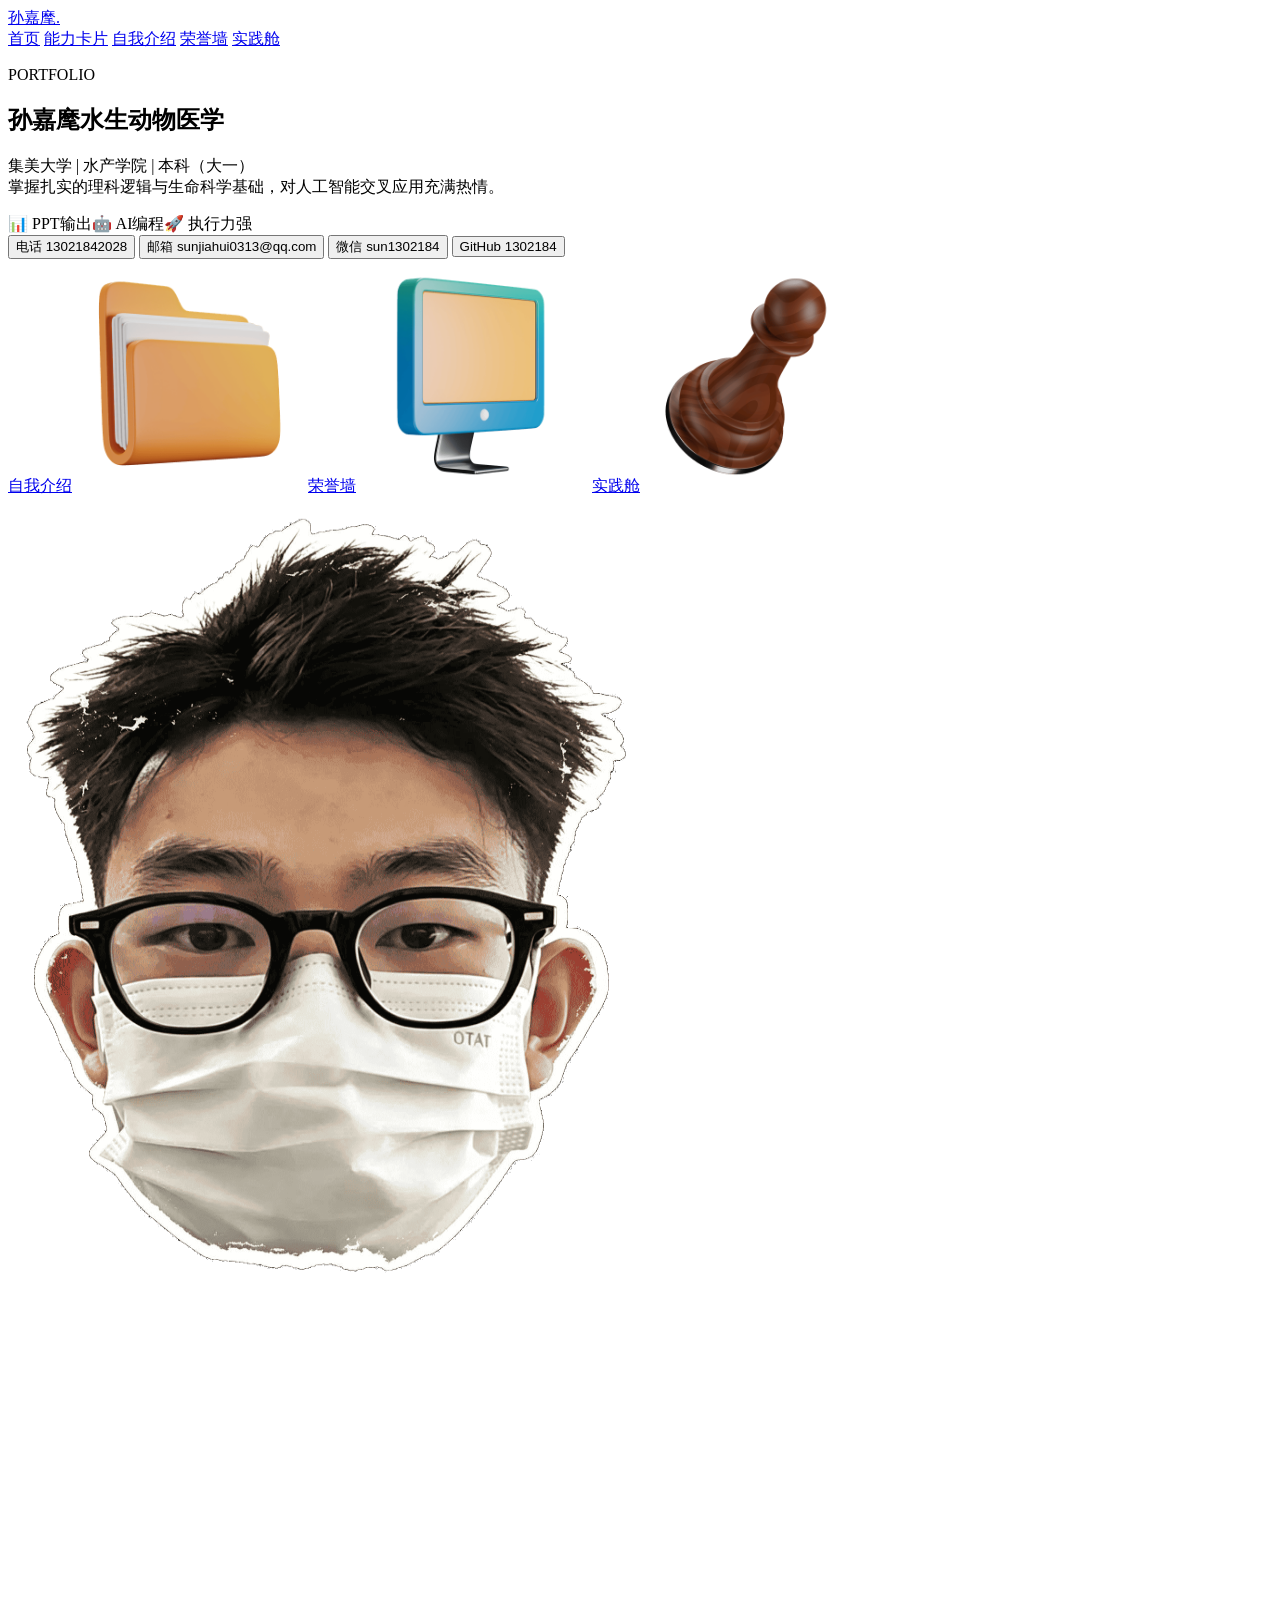
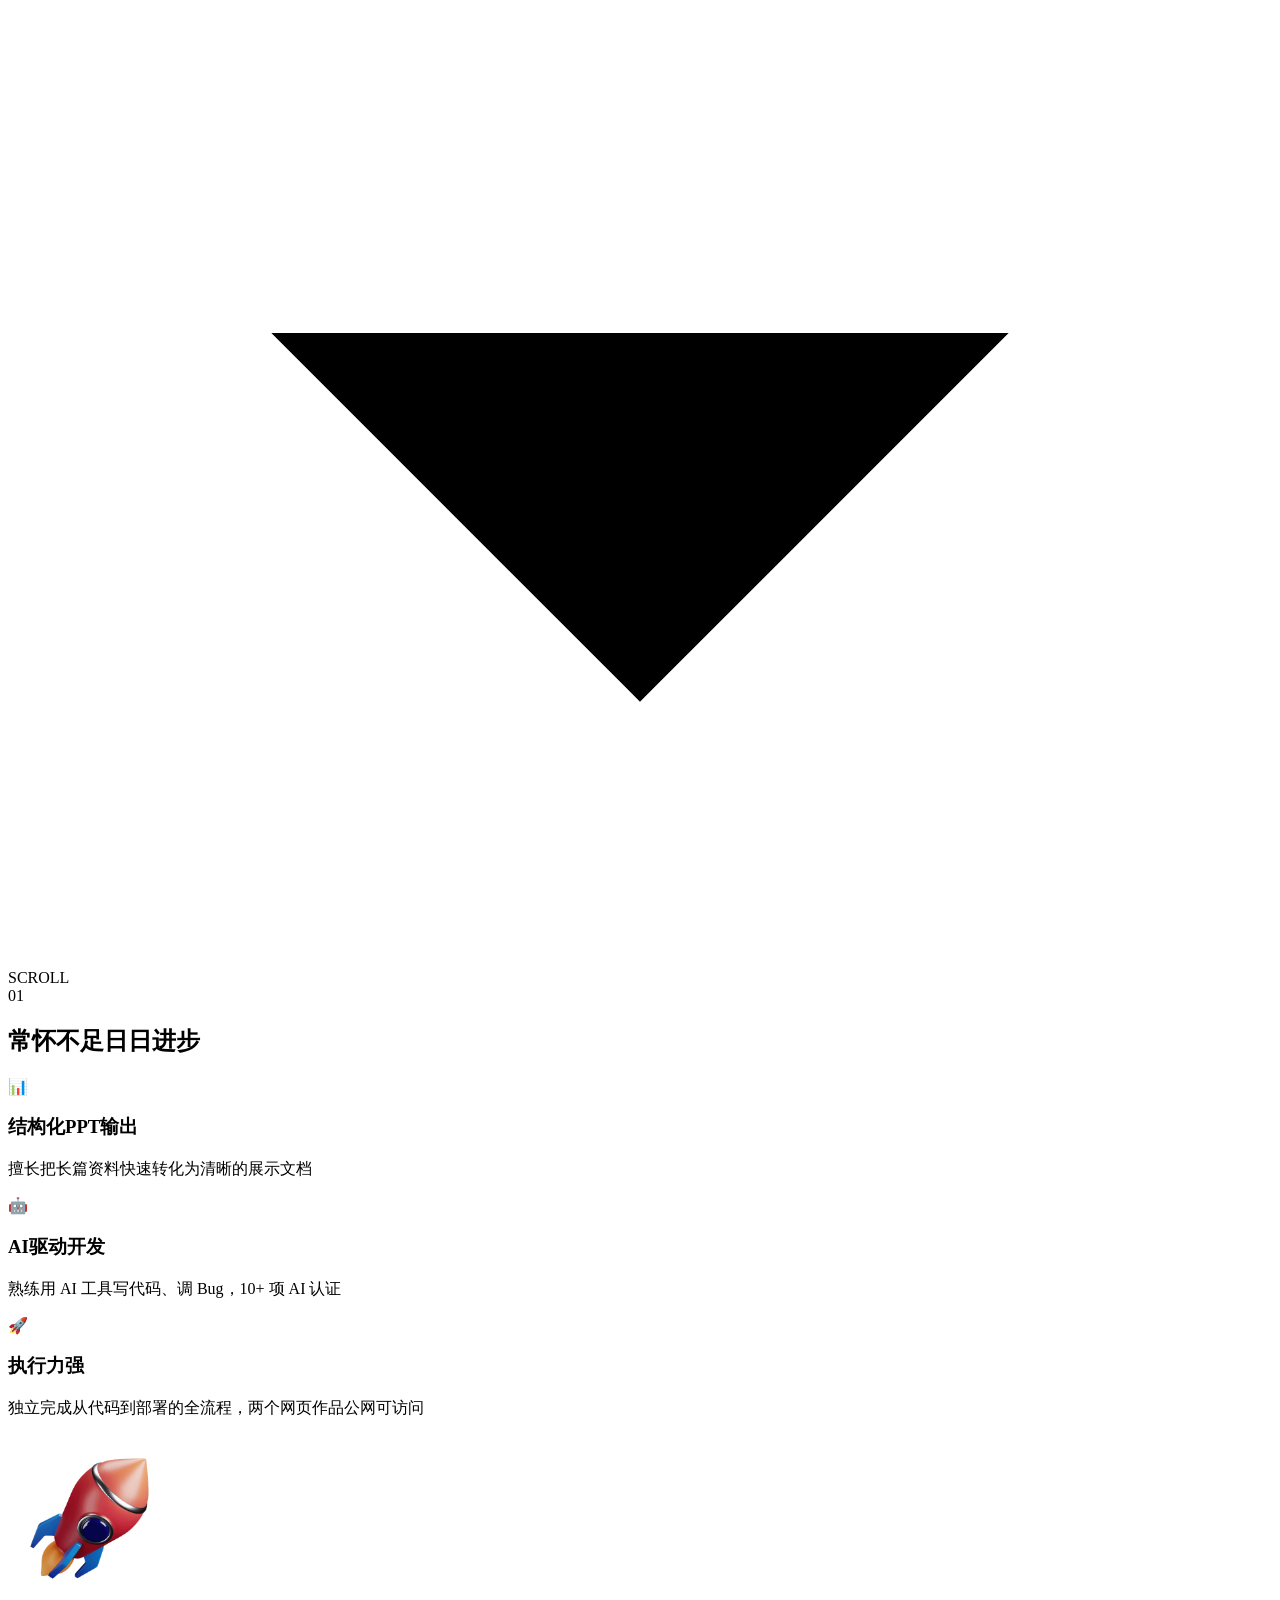
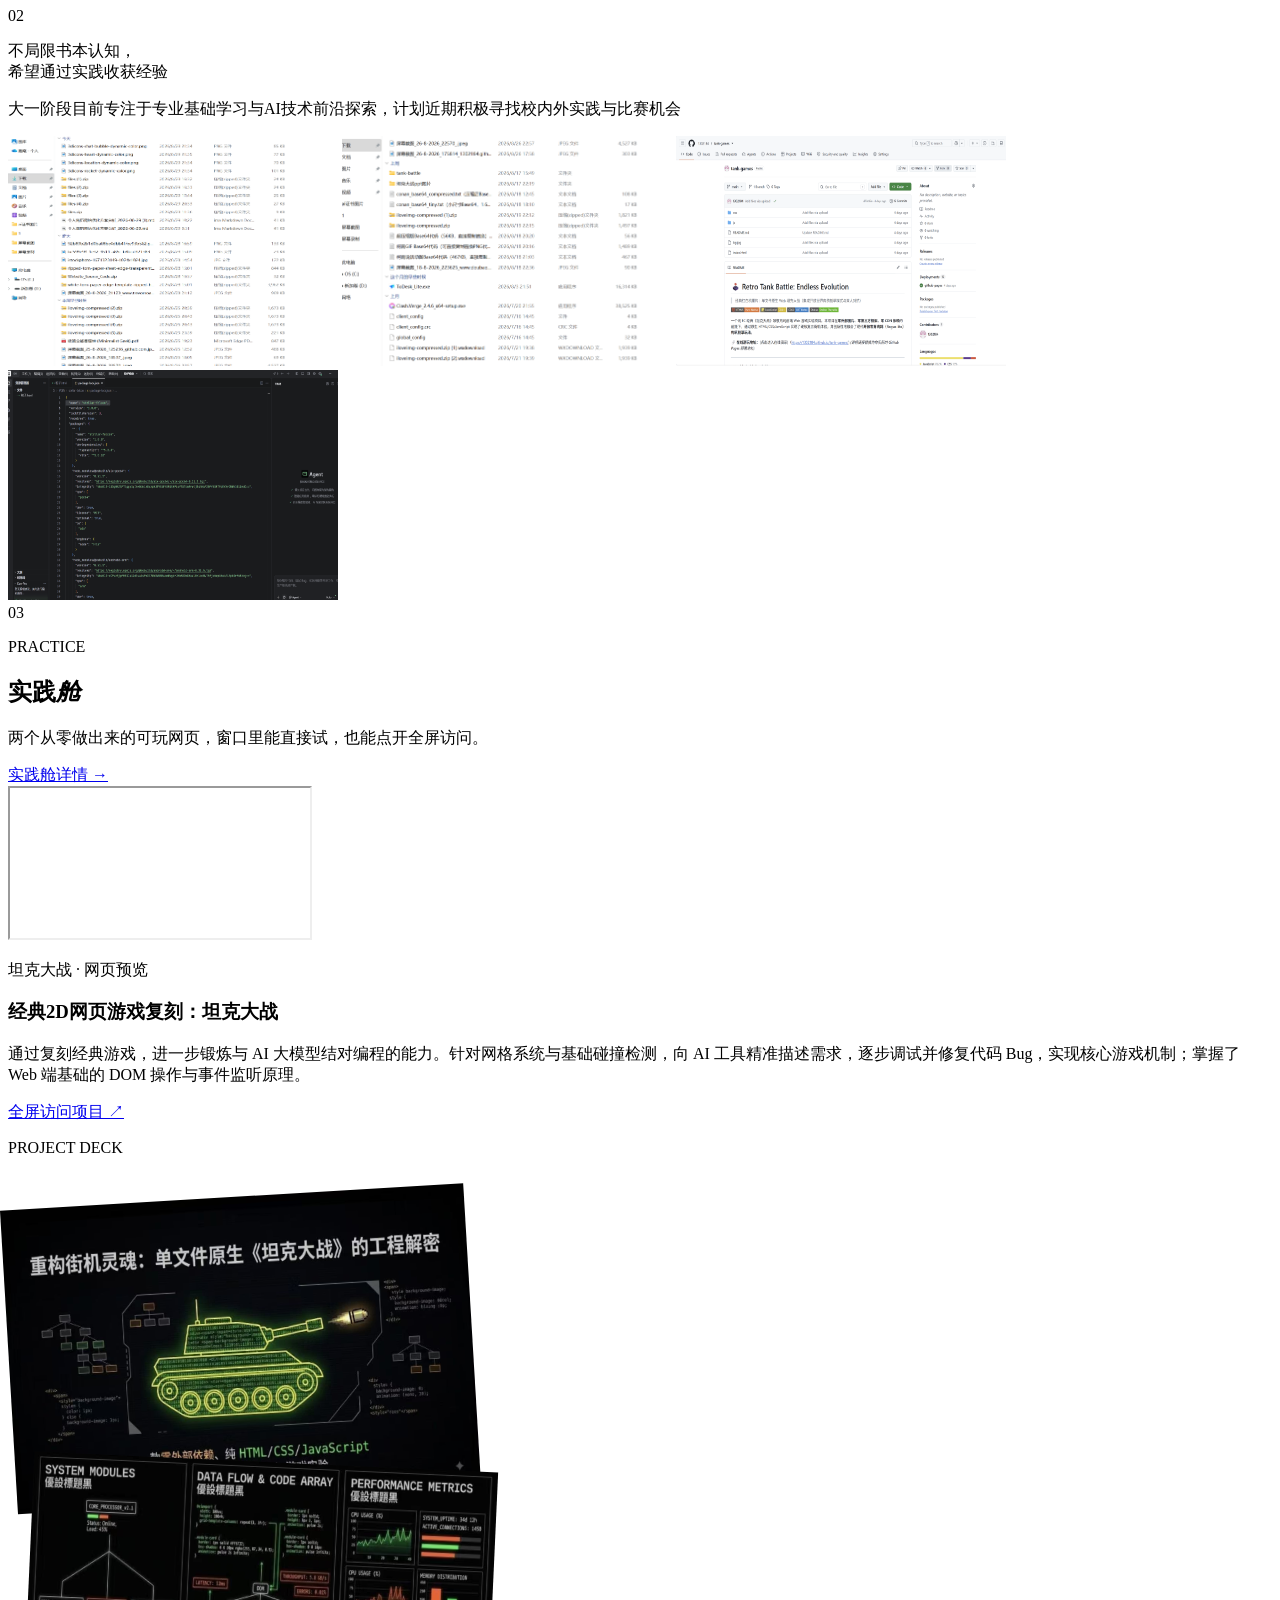
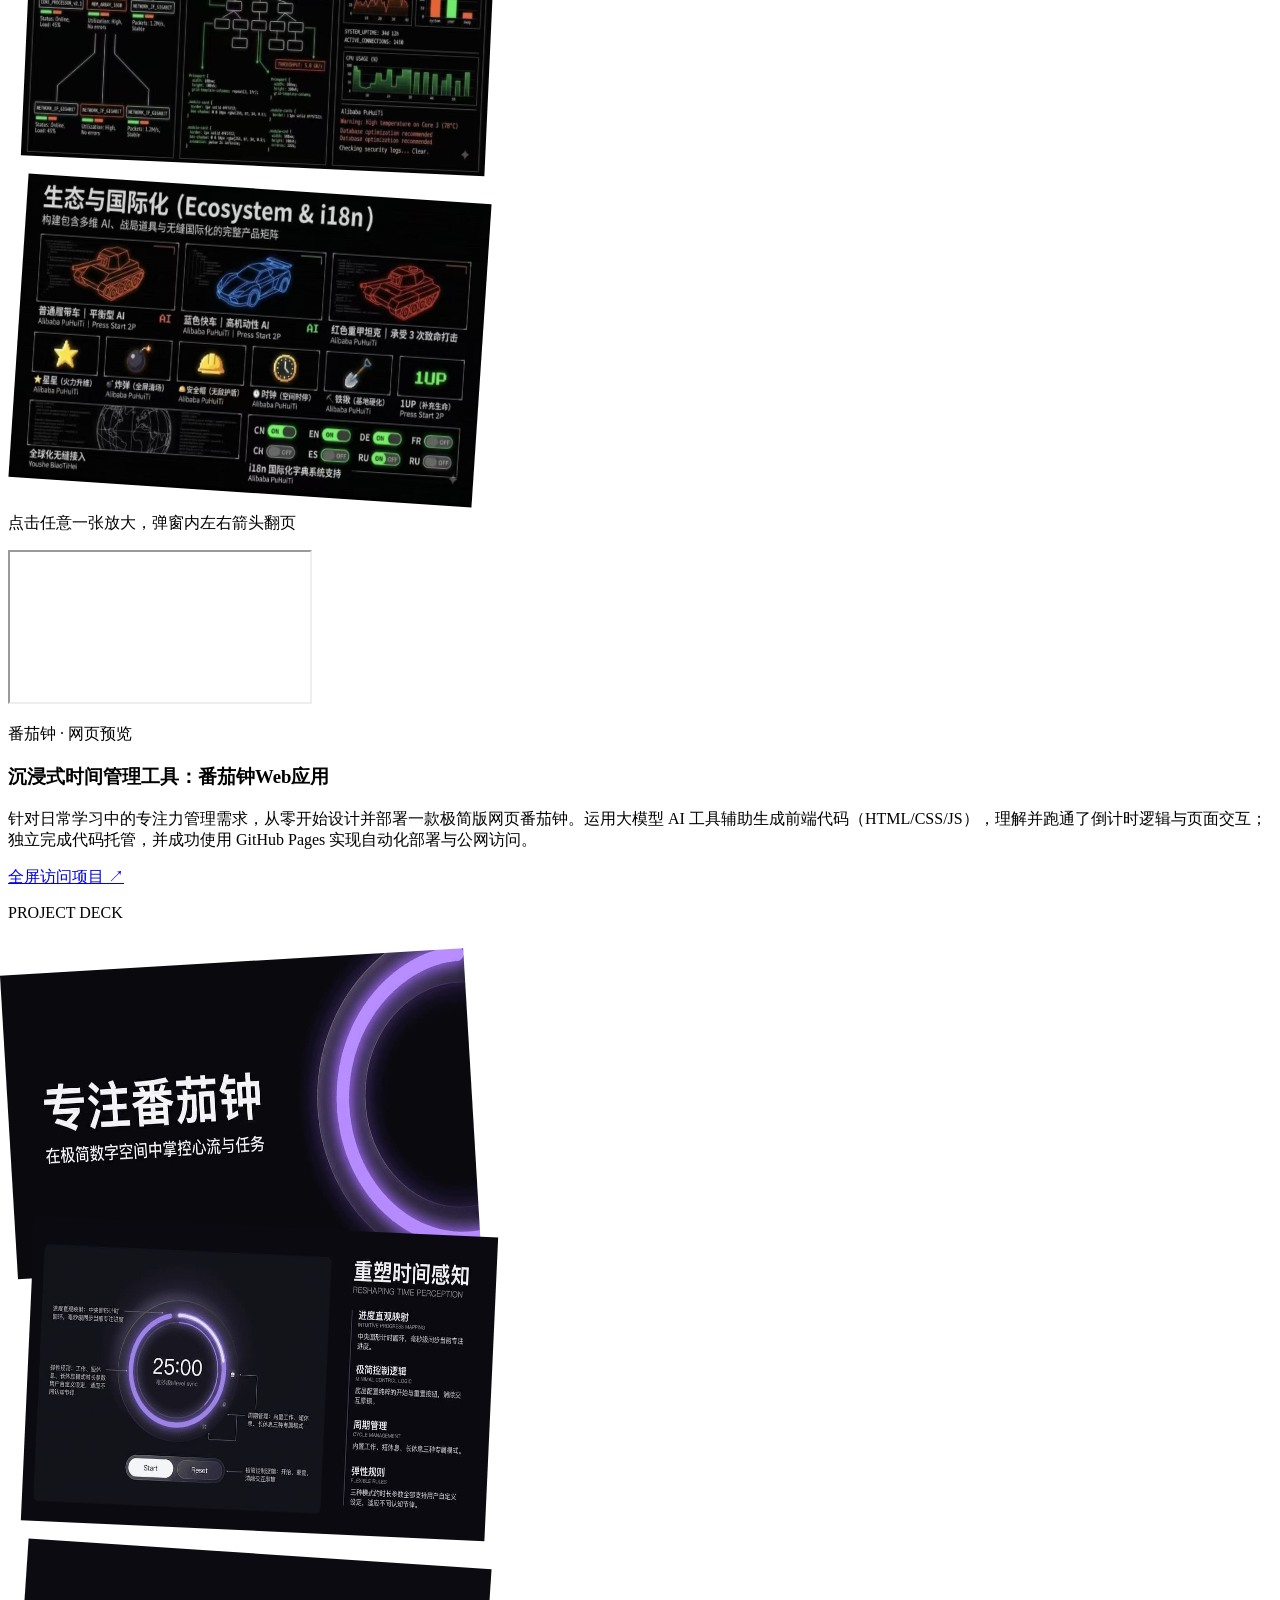
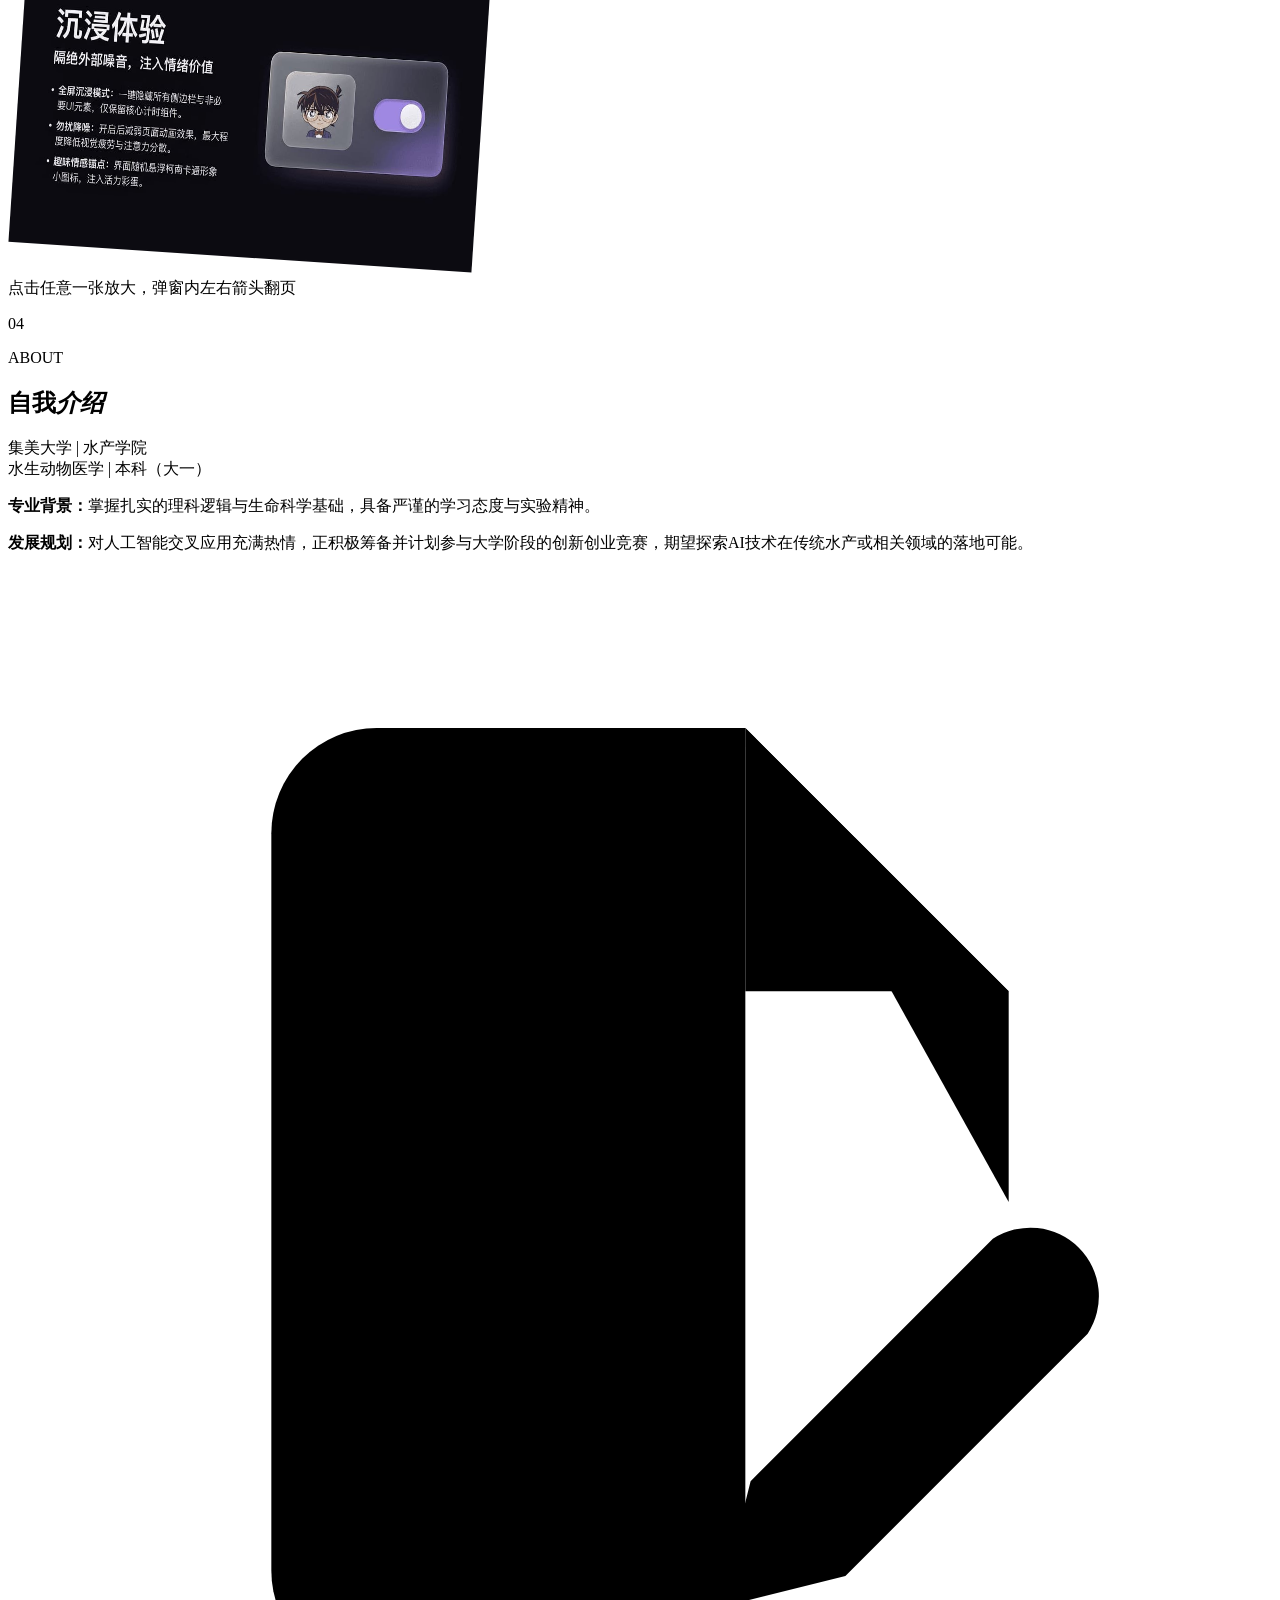
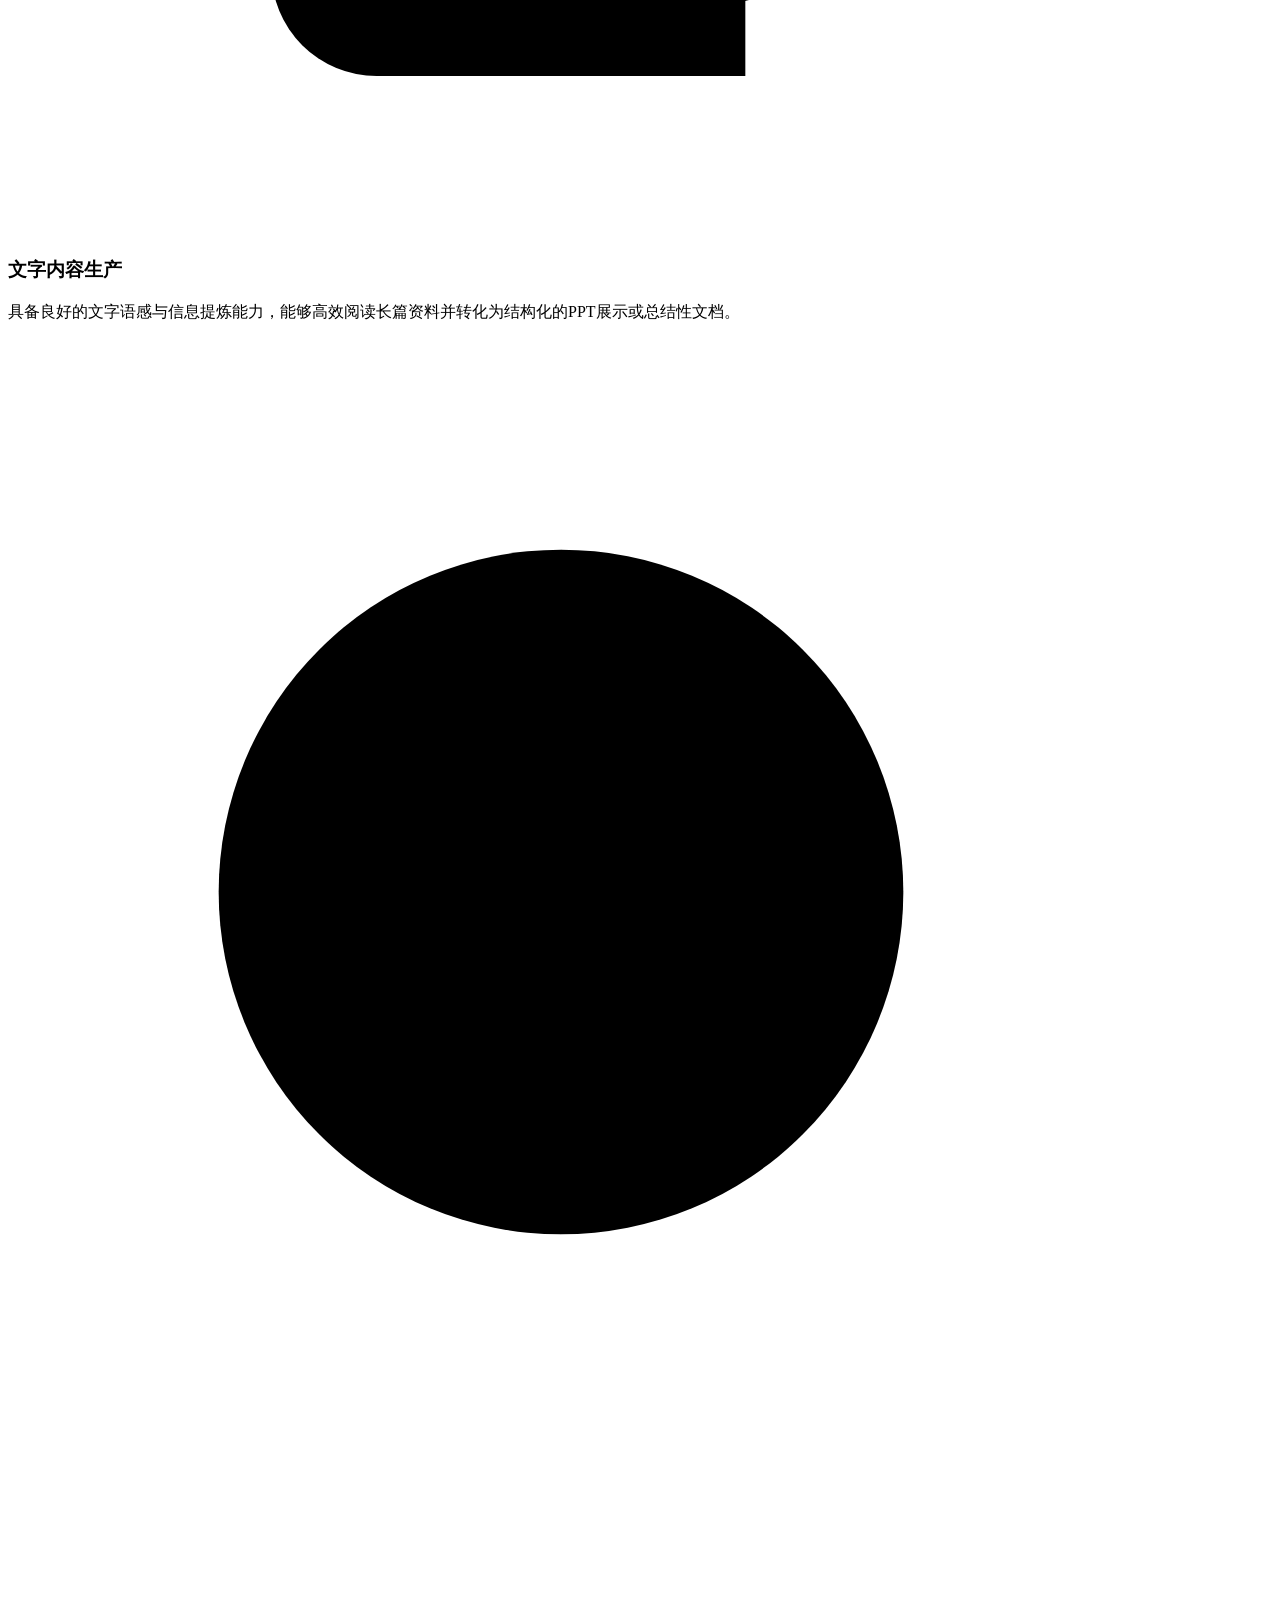
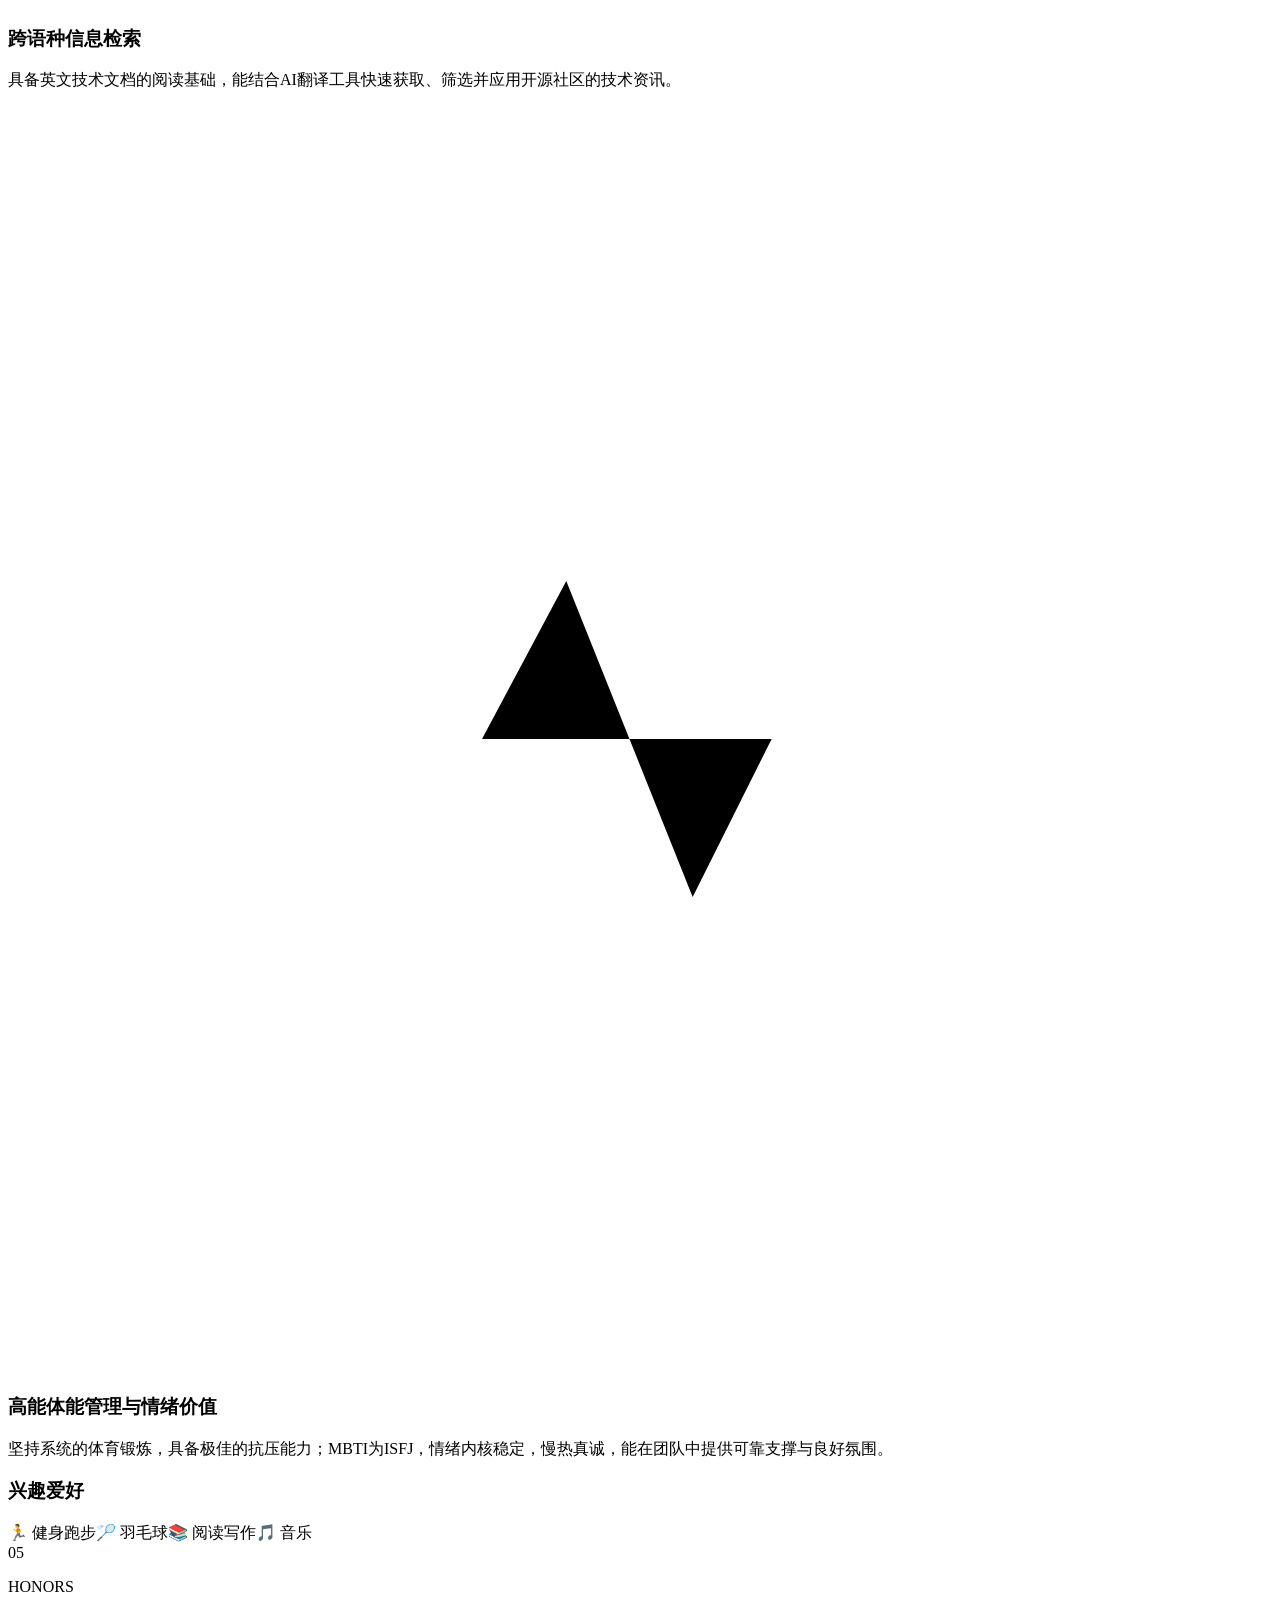
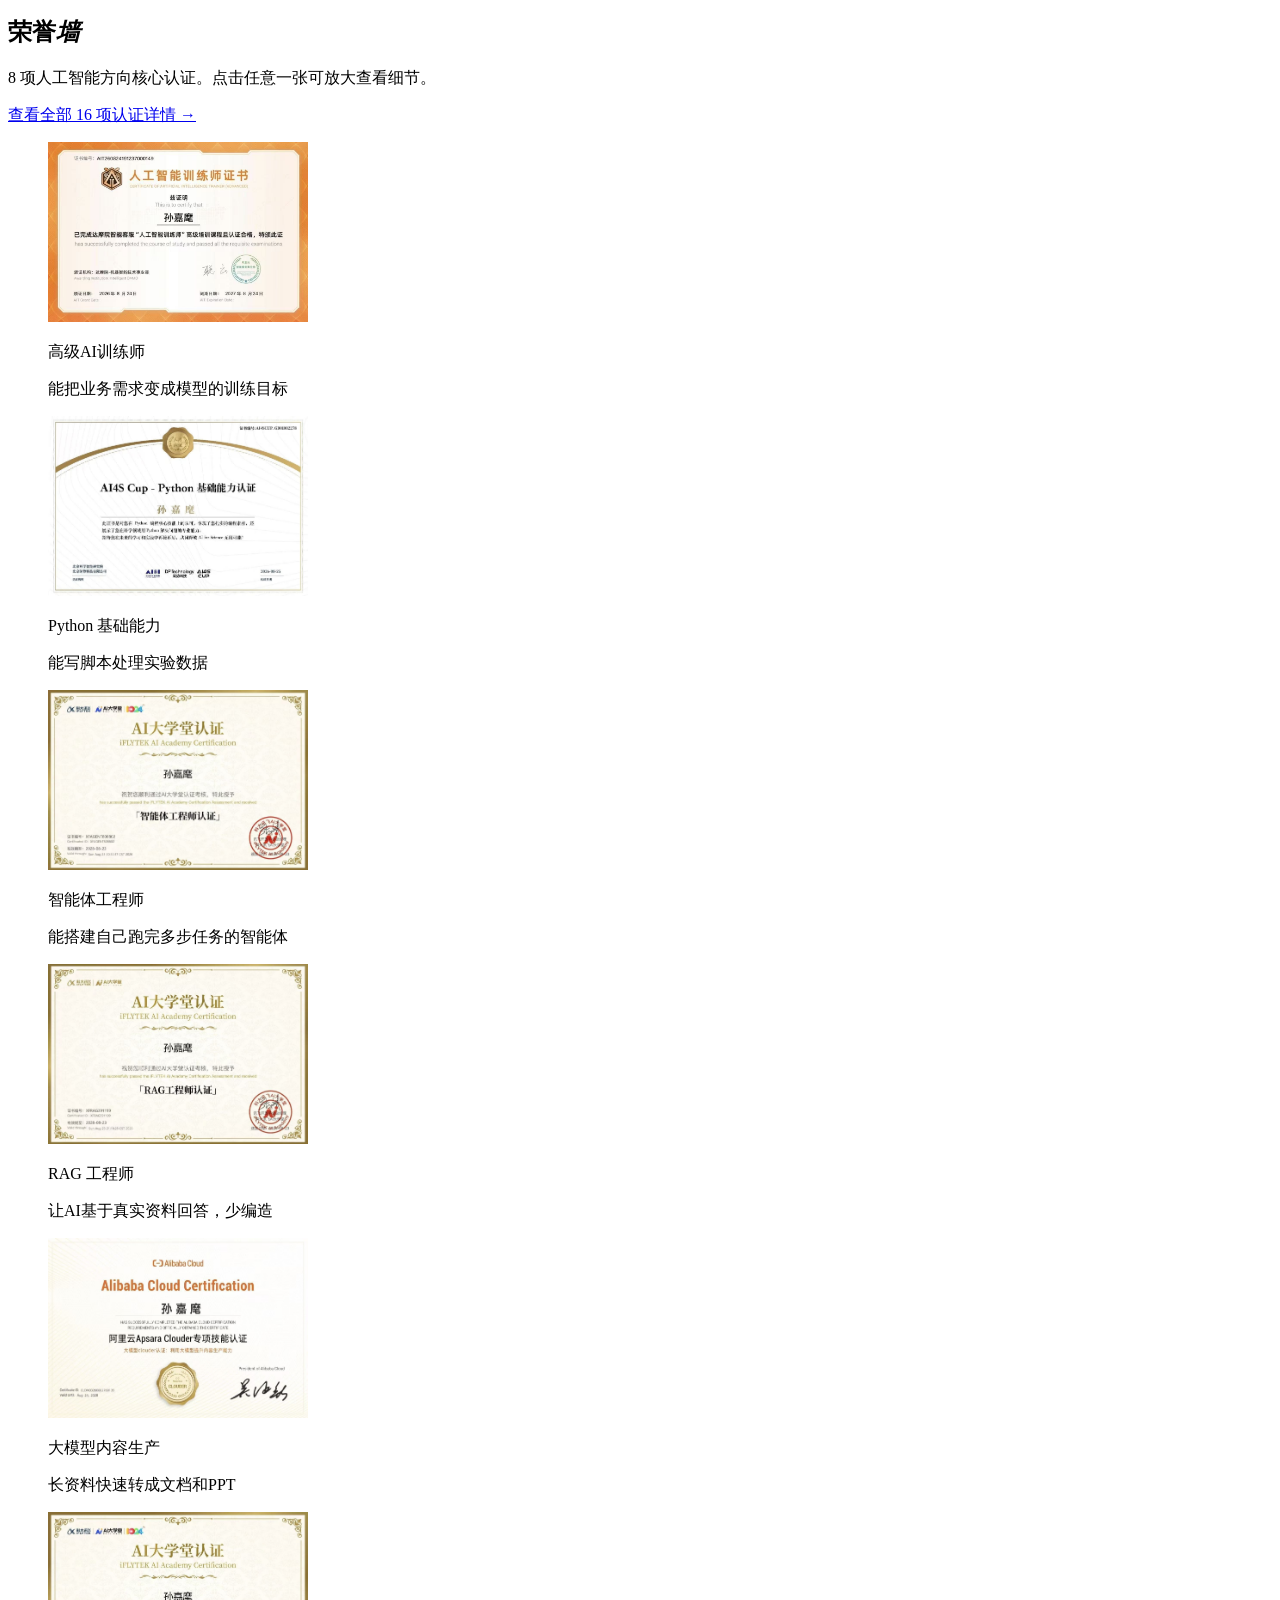
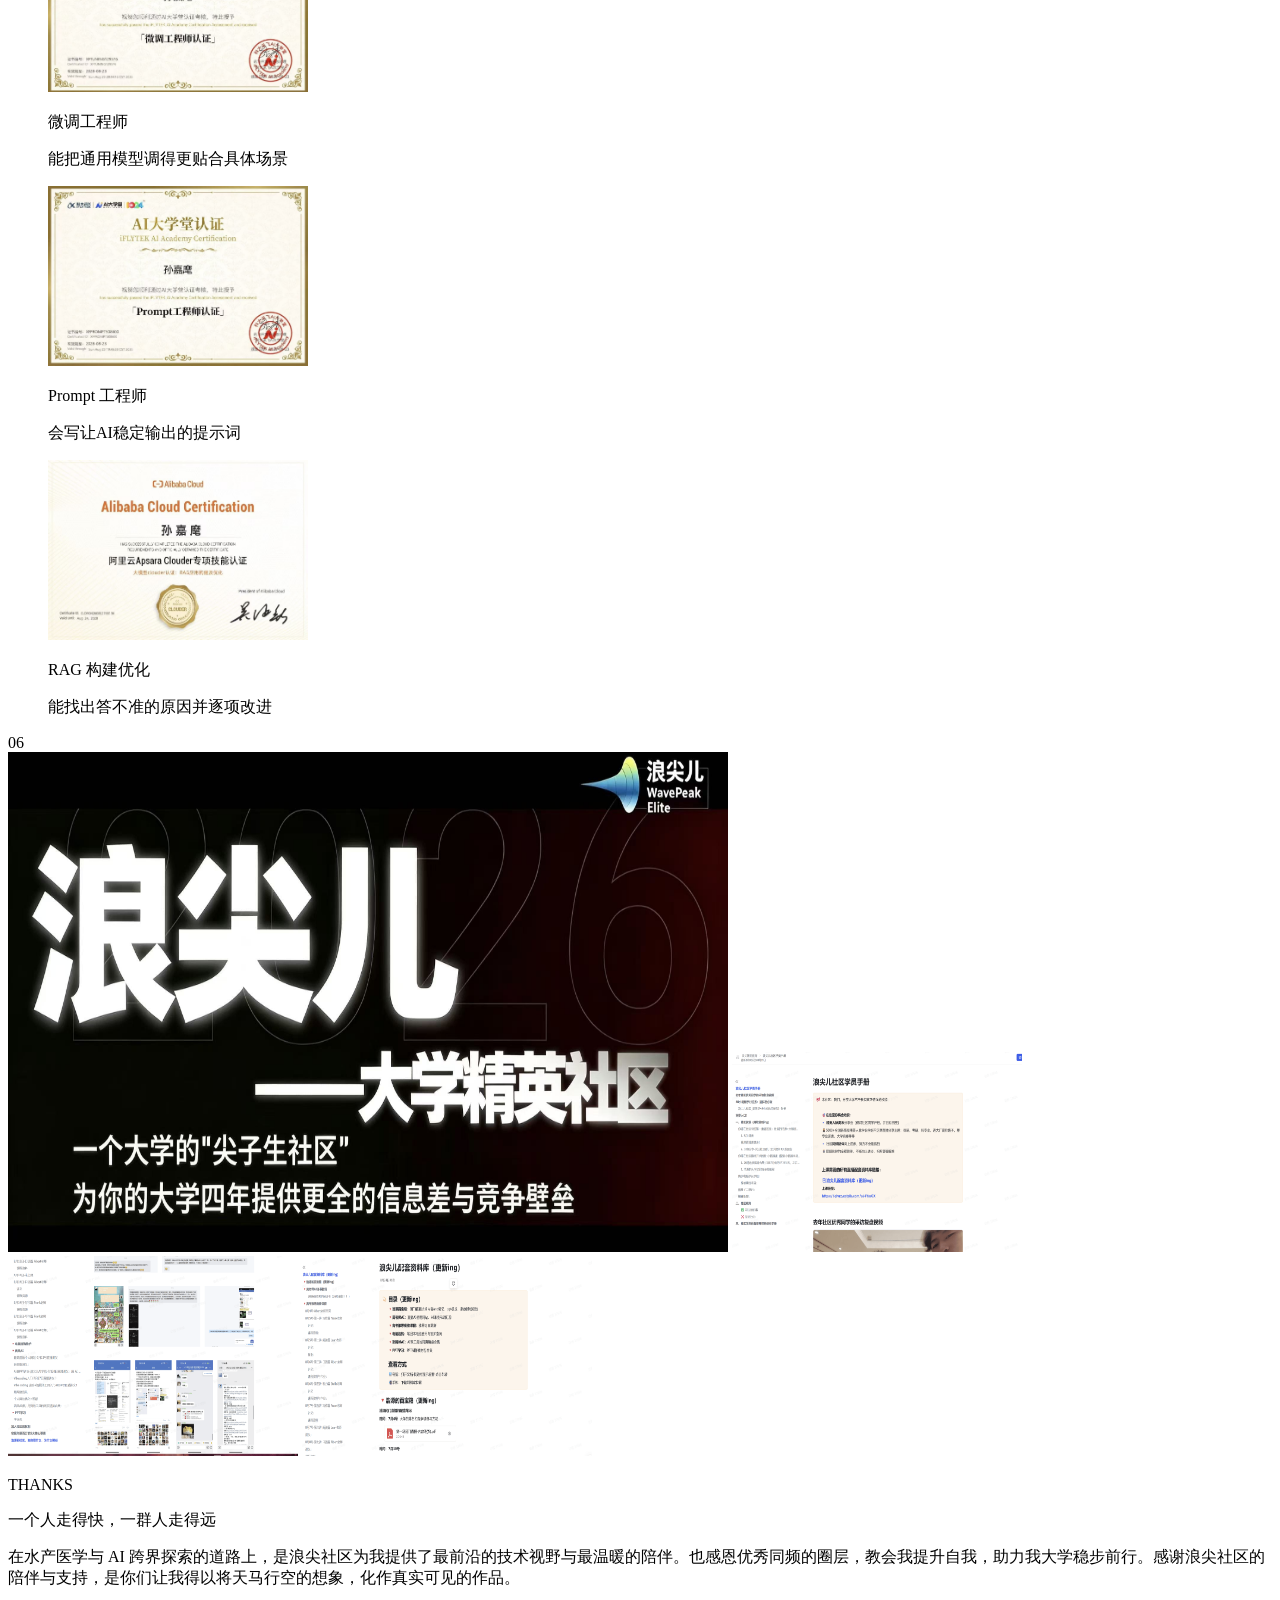
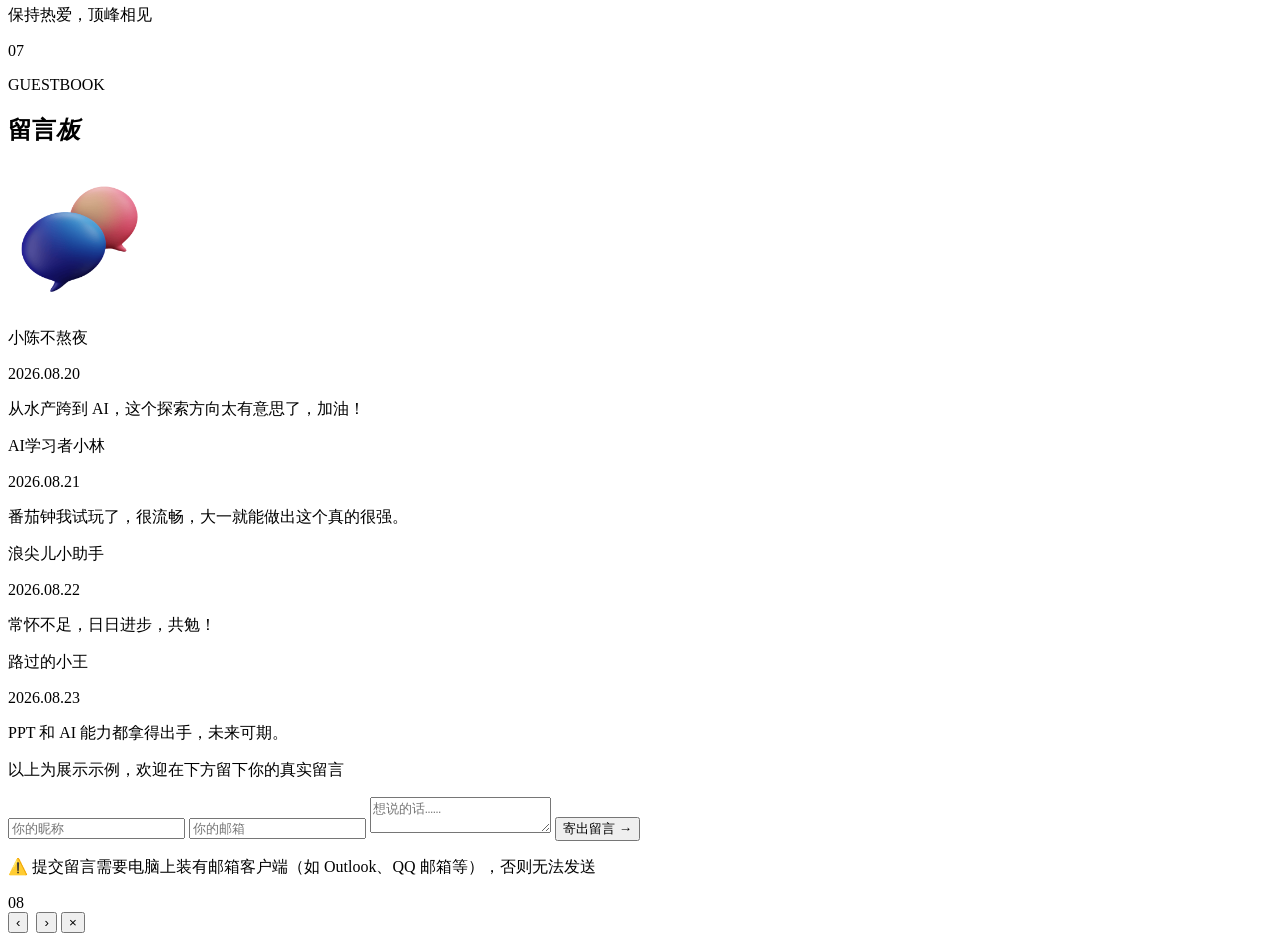
==== commit 74a66185: "Add files via upload" ====
--- a/index.html
+++ b/index.html
@@ -9,18 +9,12 @@
 </head>
 <body>
 
-<!-- =========================================================================
-     开场封面页
-     cover-bg.jpg 已包含全部文字，代码只铺满全屏，不再写任何文案。
-     2.2 秒后自动淡出；点击任意位置或按任意键立即跳过。
-     ========================================================================= -->
+<!-- 开场封面页 -->
 <div id="cover">
     <p class="cover-skip">点击任意处继续</p>
 </div>
 
-<!-- =========================================================================
-     顶部导航（5 个入口）
-     ========================================================================= -->
+<!-- 顶部导航 -->
 <nav class="nav">
     <a class="nav-brand" href="#page1">孙嘉麾<span>.</span></a>
     <div class="nav-menu">
@@ -34,129 +28,56 @@
 
 <main>
 
-<!-- =========================================================================
-     第 1 页｜首页
-     ========================================================================= -->
+<!-- 第 1 页｜首页 -->
 <section class="screen" id="page1">
     <div class="wrap hero-grid">
-
-        <!-- 左：文字整体左移 -->
         <div class="hero-text">
             <p class="eyebrow">PORTFOLIO</p>
-            <h1 class="hero-name">
-                孙嘉麾
-                <span class="hero-role">水生动物医学</span>
-            </h1>
-
-            <p class="hero-major">
-                集美大学 | 水产学院 | 本科（大一）<br>
-                掌握扎实的理科逻辑与生命科学基础，对人工智能交叉应用充满热情。
-            </p>
-
-            <!-- 三个标签：纯展示，无链接、无点击 -->
+            <h1 class="hero-name">孙嘉麾<span class="hero-role">水生动物医学</span></h1>
+            <p class="hero-major">集美大学 | 水产学院 | 本科（大一）<br>掌握扎实的理科逻辑与生命科学基础，对人工智能交叉应用充满热情。</p>
             <div class="tag-row">
-                <span class="tag">📊 PPT输出</span>
-                <span class="tag">🤖 AI编程</span>
-                <span class="tag">🚀 执行力强</span>
-            </div>
-
-            <!-- 联系方式：点击一键复制 -->
+                <span class="tag">📊 PPT输出</span><span class="tag">🤖 AI编程</span><span class="tag">🚀 执行力强</span>
+            </div>
             <div class="contact-row">
-                <button type="button" class="contact-btn" data-copy="13021842028">
-                    <span class="c-label">电话 13021842028</span>
-                </button>
-                <button type="button" class="contact-btn" data-copy="sunjiahui0313@qq.com">
-                    <span class="c-label">邮箱 sunjiahui0313@qq.com</span>
-                </button>
-                <button type="button" class="contact-btn" data-copy="sun1302184">
-                    <span class="c-label">微信 sun1302184</span>
-                </button>
-                <button type="button" class="contact-btn" data-copy="https://github.com/1302184">
-                    <span class="c-label">GitHub 1302184</span>
-                </button>
-            </div>
-        </div>
-
-        <!-- 右：头像 + 三个 3D 图标 -->
+                <button type="button" class="contact-btn" data-copy="13021842028"><span class="c-label">电话 13021842028</span></button>
+                <button type="button" class="contact-btn" data-copy="sunjiahui0313@qq.com"><span class="c-label">邮箱 sunjiahui0313@qq.com</span></button>
+                <button type="button" class="contact-btn" data-copy="sun1302184"><span class="c-label">微信 sun1302184</span></button>
+                <button type="button" class="contact-btn" data-copy="https://github.com/1302184"><span class="c-label">GitHub 1302184</span></button>
+            </div>
+        </div>
         <div class="head-stage">
-            <a class="head-icon icon-1" href="#page5">
-                <span class="icon-tip">自我介绍</span>
-                <img src="item1.png" alt="自我介绍" width="232" height="232">
-            </a>
-            <a class="head-icon icon-2" href="honors.html">
-                <span class="icon-tip">荣誉墙</span>
-                <img src="item2.png" alt="荣誉墙" width="232" height="232">
-            </a>
-            <a class="head-icon icon-3" href="practice.html">
-                <span class="icon-tip">实践舱</span>
-                <img src="item3.png" alt="实践舱" width="232" height="232">
-            </a>
-
-            <!-- 优化点：使用 picture 标签，手机端按需加载小图 head-mobile.png，彻底告别卡顿 -->
+            <a class="head-icon icon-1" href="#page5"><span class="icon-tip">自我介绍</span><img src="item1.png" alt="自我介绍" width="232" height="232"></a>
+            <a class="head-icon icon-2" href="honors.html"><span class="icon-tip">荣誉墙</span><img src="item2.png" alt="荣誉墙" width="232" height="232"></a>
+            <a class="head-icon icon-3" href="practice.html"><span class="icon-tip">实践舱</span><img src="item3.png" alt="实践舱" width="232" height="232"></a>
             <picture>
                 <source media="(max-width: 768px)" srcset="head-mobile.png">
                 <img class="head-photo" src="head-full.png" alt="孙嘉麾" width="640" height="800">
             </picture>
         </div>
-
-    </div>
-
-    <div class="scroll-hint">
-        <svg viewBox="0 0 24 24"><path d="M12 5v14M19 12l-7 7-7-7"></path></svg>
-        <span>SCROLL</span>
-    </div>
-
+    </div>
+    <div class="scroll-hint"><svg viewBox="0 0 24 24"><path d="M12 5v14M19 12l-7 7-7-7"></path></svg><span>SCROLL</span></div>
     <span class="folio">01</span>
 </section>
 
-<!-- =========================================================================
-     第 2 页｜能力卡片页
-     ========================================================================= -->
+<!-- 第 2 页｜能力卡片页 -->
 <section class="screen" id="page2">
     <div class="wrap" style="position:relative">
-        <h2 class="motto">
-            <span class="m1">常怀不足</span>
-            <span class="m2">日日进步</span>
-        </h2>
-
+        <h2 class="motto"><span class="m1">常怀不足</span><span class="m2">日日进步</span></h2>
         <div class="ability-list">
-            <div class="ability-row">
-                <div class="ability-icon">📊</div>
-                <div>
-                    <h3 class="ability-t">结构化PPT输出</h3>
-                    <p class="ability-d">擅长把长篇资料快速转化为清晰的展示文档</p>
-                </div>
-            </div>
-            <div class="ability-row">
-                <div class="ability-icon">🤖</div>
-                <div>
-                    <h3 class="ability-t">AI驱动开发</h3>
-                    <p class="ability-d">熟练用 AI 工具写代码、调 Bug，10+ 项 AI 认证</p>
-                </div>
-            </div>
-            <div class="ability-row">
-                <div class="ability-icon">🚀</div>
-                <div>
-                    <h3 class="ability-t">执行力强</h3>
-                    <p class="ability-d">独立完成从代码到部署的全流程，两个网页作品公网可访问</p>
-                </div>
-            </div>
-        </div>
-
+            <div class="ability-row"><div class="ability-icon">📊</div><div><h3 class="ability-t">结构化PPT输出</h3><p class="ability-d">擅长把长篇资料快速转化为清晰的展示文档</p></div></div>
+            <div class="ability-row"><div class="ability-icon">🤖</div><div><h3 class="ability-t">AI驱动开发</h3><p class="ability-d">熟练用 AI 工具写代码、调 Bug，10+ 项 AI 认证</p></div></div>
+            <div class="ability-row"><div class="ability-icon">🚀</div><div><h3 class="ability-t">执行力强</h3><p class="ability-d">独立完成从代码到部署的全流程，两个网页作品公网可访问</p></div></div>
+        </div>
         <img class="deco-p2" src="item7.png" alt="" aria-hidden="true" width="168" height="168" loading="lazy">
     </div>
-
     <span class="folio">02</span>
 </section>
 
-<!-- =========================================================================
-     第 3 页｜实践舱前置文字页 (加入 loading="lazy")
-     ========================================================================= -->
+<!-- 第 3 页｜实践舱前置文字页 -->
 <section class="screen lead-screen" id="page3">
     <div class="wrap lead-inner">
         <p class="lead-main">不局限书本认知，<br>希望通过实践收获经验</p>
         <p class="lead-note">大一阶段目前专注于专业基础学习与AI技术前沿探索，计划近期积极寻找校内外实践与比赛机会</p>
-
         <div class="sj-row">
             <img class="sj sj-1" src="sj1.png" alt="实践记录 1" width="330" height="230" data-lb-group="sj" data-lb-cap="实践记录 · sj1" loading="lazy">
             <img class="sj sj-2" src="sj2.png" alt="实践记录 2" width="330" height="230" data-lb-group="sj" data-lb-cap="实践记录 · sj2" loading="lazy">
@@ -164,78 +85,45 @@
             <img class="sj sj-4" src="sj4.png" alt="实践记录 4" width="330" height="230" data-lb-group="sj" data-lb-cap="实践记录 · sj4" loading="lazy">
         </div>
     </div>
-
     <span class="folio">03</span>
 </section>
 
-<!-- =========================================================================
-     第 4 页｜实践舱 · 项目展示页 (加入 loading="lazy")
-     ========================================================================= -->
+<!-- 第 4 页｜实践舱 · 项目展示页 -->
 <section class="screen" id="page4">
     <div class="wrap">
         <div class="sec-head">
-            <div>
-                <p class="eyebrow">PRACTICE</p>
-                <h2 class="sec-title">实践<em>舱</em></h2>
-                <p class="sec-sub">两个从零做出来的可玩网页，窗口里能直接试，也能点开全屏访问。</p>
-            </div>
+            <div><p class="eyebrow">PRACTICE</p><h2 class="sec-title">实践<em>舱</em></h2><p class="sec-sub">两个从零做出来的可玩网页，窗口里能直接试，也能点开全屏访问。</p></div>
             <a class="sticker-btn" href="practice.html">实践舱详情 →</a>
         </div>
-
         <div class="practice-grid">
-            <!-- ===== 项目一：坦克大战 ===== -->
             <div class="practice-unit">
-                <div class="preview-frame">
-                    <iframe src="https://1302184.github.io/tank-games/" sandbox="allow-scripts allow-same-origin" title="坦克大战预览" loading="lazy"></iframe>
-                    <p class="preview-cap">坦克大战 · 网页预览</p>
-                </div>
+                <div class="preview-frame"><iframe src="https://1302184.github.io/tank-games/" sandbox="allow-scripts allow-same-origin" title="坦克大战预览" loading="lazy"></iframe><p class="preview-cap">坦克大战 · 网页预览</p></div>
                 <div class="code-note">
-                    <h3>经典2D网页游戏复刻：坦克大战</h3>
-                    <p>通过复刻经典游戏，进一步锻炼与 AI 大模型结对编程的能力。针对网格系统与基础碰撞检测，向 AI 工具精准描述需求，逐步调试并修复代码 Bug，实现核心游戏机制；掌握了 Web 端基础的 DOM 操作与事件监听原理。</p>
+                    <h3>经典2D网页游戏复刻：坦克大战</h3><p>通过复刻经典游戏，进一步锻炼与 AI 大模型结对编程的能力。针对网格系统与基础碰撞检测，向 AI 工具精准描述需求，逐步调试并修复代码 Bug，实现核心游戏机制；掌握了 Web 端基础的 DOM 操作与事件监听原理。</p>
                     <a class="text-link" href="https://1302184.github.io/tank-games/" target="_blank" rel="noopener">全屏访问项目 ↗</a>
                 </div>
-                <!-- 🔴 PPT 堆叠：坦克大战 3 张 -->
                 <div class="ppt-stack-wrap">
                     <p class="ppt-stack-label">PROJECT DECK</p>
                     <div class="ppt-stack" data-group="p4-tank">
-                        <div class="shot" data-cap="坦克大战 · 项目讲解 PPT">
-                            <img src="ppt-tank1.jpg" alt="坦克大战 PPT 第1页" width="464" height="304" loading="lazy">
-                        </div>
-                        <div class="shot" data-cap="坦克大战 · 项目讲解 PPT">
-                            <img src="ppt-tank2.jpg" alt="坦克大战 PPT 第2页" width="464" height="304" loading="lazy">
-                        </div>
-                        <div class="shot" data-cap="坦克大战 · 项目讲解 PPT">
-                            <img src="ppt-tank3.jpg" alt="坦克大战 PPT 第3页" width="464" height="304" loading="lazy">
-                        </div>
+                        <div class="shot" data-cap="坦克大战 · 项目讲解 PPT"><img src="ppt-tank1.jpg" alt="坦克大战 PPT 第1页" width="464" height="304" loading="lazy"></div>
+                        <div class="shot" data-cap="坦克大战 · 项目讲解 PPT"><img src="ppt-tank2.jpg" alt="坦克大战 PPT 第2页" width="464" height="304" loading="lazy"></div>
+                        <div class="shot" data-cap="坦克大战 · 项目讲解 PPT"><img src="ppt-tank3.jpg" alt="坦克大战 PPT 第3页" width="464" height="304" loading="lazy"></div>
                     </div>
                     <p class="ppt-stack-hint">点击任意一张放大，弹窗内左右箭头翻页</p>
                 </div>
             </div>
-
-            <!-- ===== 项目二：番茄钟 ===== -->
             <div class="practice-unit">
-                <div class="preview-frame">
-                    <iframe src="https://1302184.github.io/-fanqiezhong/" sandbox="allow-scripts allow-same-origin" title="番茄钟预览" loading="lazy"></iframe>
-                    <p class="preview-cap">番茄钟 · 网页预览</p>
-                </div>
+                <div class="preview-frame"><iframe src="https://1302184.github.io/-fanqiezhong/" sandbox="allow-scripts allow-same-origin" title="番茄钟预览" loading="lazy"></iframe><p class="preview-cap">番茄钟 · 网页预览</p></div>
                 <div class="code-note">
-                    <h3>沉浸式时间管理工具：番茄钟Web应用</h3>
-                    <p>针对日常学习中的专注力管理需求，从零开始设计并部署一款极简版网页番茄钟。运用大模型 AI 工具辅助生成前端代码（HTML/CSS/JS），理解并跑通了倒计时逻辑与页面交互；独立完成代码托管，并成功使用 GitHub Pages 实现自动化部署与公网访问。</p>
+                    <h3>沉浸式时间管理工具：番茄钟Web应用</h3><p>针对日常学习中的专注力管理需求，从零开始设计并部署一款极简版网页番茄钟。运用大模型 AI 工具辅助生成前端代码（HTML/CSS/JS），理解并跑通了倒计时逻辑与页面交互；独立完成代码托管，并成功使用 GitHub Pages 实现自动化部署与公网访问。</p>
                     <a class="text-link" href="https://1302184.github.io/-fanqiezhong/" target="_blank" rel="noopener">全屏访问项目 ↗</a>
                 </div>
-                <!-- 🔴 PPT 堆叠：番茄钟 3 张 -->
                 <div class="ppt-stack-wrap">
                     <p class="ppt-stack-label">PROJECT DECK</p>
                     <div class="ppt-stack" data-group="p4-tomato">
-                        <div class="shot" data-cap="番茄钟 · 项目讲解 PPT">
-                            <img src="f1.jpg" alt="番茄钟 PPT 第1页" width="464" height="304" loading="lazy">
-                        </div>
-                        <div class="shot" data-cap="番茄钟 · 项目讲解 PPT">
-                            <img src="f2.jpg" alt="番茄钟 PPT 第2页" width="464" height="304" loading="lazy">
-                        </div>
-                        <div class="shot" data-cap="番茄钟 · 项目讲解 PPT">
-                            <img src="f3.jpg" alt="番茄钟 PPT 第3页" width="464" height="304" loading="lazy">
-                        </div>
+                        <div class="shot" data-cap="番茄钟 · 项目讲解 PPT"><img src="f1.jpg" alt="番茄钟 PPT 第1页" width="464" height="304" loading="lazy"></div>
+                        <div class="shot" data-cap="番茄钟 · 项目讲解 PPT"><img src="f2.jpg" alt="番茄钟 PPT 第2页" width="464" height="304" loading="lazy"></div>
+                        <div class="shot" data-cap="番茄钟 · 项目讲解 PPT"><img src="f3.jpg" alt="番茄钟 PPT 第3页" width="464" height="304" loading="lazy"></div>
                     </div>
                     <p class="ppt-stack-hint">点击任意一张放大，弹窗内左右箭头翻页</p>
                 </div>
@@ -245,141 +133,49 @@
     <span class="folio">04</span>
 </section>
 
-<!-- =========================================================================
-     第 5 页｜自我介绍页（重新排版：加入兴趣爱好、强化杂志拼贴感）
-     ========================================================================= -->
+<!-- 第 5 页｜自我介绍页 -->
 <section class="screen" id="page5">
     <div class="wrap about-wrap">
-        <div class="sec-head about-head">
-            <div>
-                <p class="eyebrow">ABOUT</p>
-                <h2 class="sec-title">自我<em>介绍</em></h2>
-            </div>
-        </div>
-
+        <div class="sec-head about-head"><div><p class="eyebrow">ABOUT</p><h2 class="sec-title">自我<em>介绍</em></h2></div></div>
         <div class="edu-card torn-edge">
-            <div class="edu-left">
-                <p class="edu-head">集美大学 | 水产学院<br>水生动物医学 | 本科（大一）</p>
-            </div>
-            <div class="edu-right">
-                <p class="edu-line"><strong>专业背景：</strong>掌握扎实的理科逻辑与生命科学基础，具备严谨的学习态度与实验精神。</p>
-                <p class="edu-line"><strong>发展规划：</strong>对人工智能交叉应用充满热情，正积极筹备并计划参与大学阶段的创新创业竞赛，期望探索AI技术在传统水产或相关领域的落地可能。</p>
-            </div>
-        </div>
-
+            <div class="edu-left"><p class="edu-head">集美大学 | 水产学院<br>水生动物医学 | 本科（大一）</p></div>
+            <div class="edu-right"><p class="edu-line"><strong>专业背景：</strong>掌握扎实的理科逻辑与生命科学基础，具备严谨的学习态度与实验精神。</p><p class="edu-line"><strong>发展规划：</strong>对人工智能交叉应用充满热情，正积极筹备并计划参与大学阶段的创新创业竞赛，期望探索AI技术在传统水产或相关领域的落地可能。</p></div>
+        </div>
         <div class="intro-grid">
-            <article class="paper-card">
-                <div class="intro-ico">
-                    <svg viewBox="0 0 24 24">
-                        <path d="M14 3H7a2 2 0 0 0-2 2v14a2 2 0 0 0 2 2h7"></path>
-                        <path d="M14 3l5 5v4"></path><path d="M14 3v5h5"></path>
-                        <path d="M20.5 14.5l-4.6 4.6-2.4.6.6-2.4 4.6-4.6a1.3 1.3 0 0 1 1.8 1.8z"></path>
-                    </svg>
-                </div>
-                <h3 class="intro-t">文字内容生产</h3>
-                <p class="intro-p">具备良好的文字语感与信息提炼能力，能够高效阅读长篇资料并转化为结构化的PPT展示或总结性文档。</p>
-            </article>
-            <article class="paper-card">
-                <div class="intro-ico">
-                    <svg viewBox="0 0 24 24">
-                        <circle cx="10.5" cy="10.5" r="6.5"></circle>
-                        <path d="M4 10.5h13"></path>
-                        <path d="M10.5 4c1.8 2 2.7 4.2 2.7 6.5s-.9 4.5-2.7 6.5c-1.8-2-2.7-4.2-2.7-6.5S8.7 6 10.5 4z"></path>
-                        <path d="M15.6 15.6L21 21"></path>
-                    </svg>
-                </div>
-                <h3 class="intro-t">跨语种信息检索</h3>
-                <p class="intro-p">具备英文技术文档的阅读基础，能结合AI翻译工具快速获取、筛选并应用开源社区的技术资讯。</p>
-            </article>
-            <article class="paper-card">
-                <div class="intro-ico">
-                    <svg viewBox="0 0 24 24">
-                        <path d="M3 9v6M6 7v10M18 7v10M21 9v6"></path>
-                        <path d="M6 12h3l1.6-3 2.4 6 1.5-3H18"></path>
-                    </svg>
-                </div>
-                <h3 class="intro-t">高能体能管理与情绪价值</h3>
-                <p class="intro-p">坚持系统的体育锻炼，具备极佳的抗压能力；MBTI为ISFJ，情绪内核稳定，慢热真诚，能在团队中提供可靠支撑与良好氛围。</p>
-            </article>
-        </div>
-
+            <article class="paper-card"><div class="intro-ico"><svg viewBox="0 0 24 24"><path d="M14 3H7a2 2 0 0 0-2 2v14a2 2 0 0 0 2 2h7"></path><path d="M14 3l5 5v4"></path><path d="M14 3v5h5"></path><path d="M20.5 14.5l-4.6 4.6-2.4.6.6-2.4 4.6-4.6a1.3 1.3 0 0 1 1.8 1.8z"></path></svg></div><h3 class="intro-t">文字内容生产</h3><p class="intro-p">具备良好的文字语感与信息提炼能力，能够高效阅读长篇资料并转化为结构化的PPT展示或总结性文档。</p></article>
+            <article class="paper-card"><div class="intro-ico"><svg viewBox="0 0 24 24"><circle cx="10.5" cy="10.5" r="6.5"></circle><path d="M4 10.5h13"></path><path d="M10.5 4c1.8 2 2.7 4.2 2.7 6.5s-.9 4.5-2.7 6.5c-1.8-2-2.7-4.2-2.7-6.5S8.7 6 10.5 4z"></path><path d="M15.6 15.6L21 21"></path></svg></div><h3 class="intro-t">跨语种信息检索</h3><p class="intro-p">具备英文技术文档的阅读基础，能结合AI翻译工具快速获取、筛选并应用开源社区的技术资讯。</p></article>
+            <article class="paper-card"><div class="intro-ico"><svg viewBox="0 0 24 24"><path d="M3 9v6M6 7v10M18 7v10M21 9v6"></path><path d="M6 12h3l1.6-3 2.4 6 1.5-3H18"></path></svg></div><h3 class="intro-t">高能体能管理与情绪价值</h3><p class="intro-p">坚持系统的体育锻炼，具备极佳的抗压能力；MBTI为ISFJ，情绪内核稳定，慢热真诚，能在团队中提供可靠支撑与良好氛围。</p></article>
+        </div>
         <div class="hobbies-zone">
             <h3 class="hobbies-title">兴趣爱好</h3>
-            <div class="hobbies-tags">
-                <span class="h-tag t1">🏃 健身跑步</span>
-                <span class="h-tag t2">🏸 羽毛球</span>
-                <span class="h-tag t3">📚 阅读写作</span>
-                <span class="h-tag t4">🎵 音乐</span>
-            </div>
+            <div class="hobbies-tags"><span class="h-tag t1">🏃 健身跑步</span><span class="h-tag t2">🏸 羽毛球</span><span class="h-tag t3">📚 阅读写作</span><span class="h-tag t4">🎵 音乐</span></div>
         </div>
     </div>
     <span class="folio folio-left">05</span>
 </section>
 
-<!-- =========================================================================
-     第 6 页｜荣誉墙（软木板静态错落排版，零动画，极致性能）
-     ========================================================================= -->
+<!-- 第 6 页｜荣誉墙 -->
 <section class="screen" id="page6">
     <div class="wrap">
         <div class="sec-head">
-            <div>
-                <p class="eyebrow">HONORS</p>
-                <h2 class="sec-title">荣誉<em>墙</em></h2>
-                <p class="sec-sub">8 项人工智能方向核心认证。点击任意一张可放大查看细节。</p>
-            </div>
+            <div><p class="eyebrow">HONORS</p><h2 class="sec-title">荣誉<em>墙</em></h2><p class="sec-sub">8 项人工智能方向核心认证。点击任意一张可放大查看细节。</p></div>
             <a class="sticker-btn" href="honors.html">查看全部 16 项认证详情 →</a>
         </div>
-
-        <!-- ===== 静态错落网格 ===== -->
         <div class="corkboard-grid">
-            <figure class="cert-card" data-lb-group="cert" data-lb-cap="阿里达摩院 · 高级AI训练师证书">
-                <img src="13.jpg" alt="高级AI训练师" width="260" height="180" loading="lazy">
-                <p class="cert-name">高级AI训练师</p><p class="cert-desc">能把业务需求变成模型的训练目标</p>
-            </figure>
-            
-            <figure class="cert-card" data-lb-group="cert" data-lb-cap="玻尔「AI4S Cup - Python 基础能力认证」">
-                <img src="16.jpg" alt="Python基础能力认证" width="260" height="180" loading="lazy">
-                <p class="cert-name">Python 基础能力</p><p class="cert-desc">能写脚本处理实验数据</p>
-            </figure>
-            
-            <figure class="cert-card" data-lb-group="cert" data-lb-cap="科大讯飞 · 智能体工程师认证">
-                <img src="15.jpg" alt="智能体工程师" width="260" height="180" loading="lazy">
-                <p class="cert-name">智能体工程师</p><p class="cert-desc">能搭建自己跑完多步任务的智能体</p>
-            </figure>
-            
-            <figure class="cert-card" data-lb-group="cert" data-lb-cap="科大讯飞 · RAG 工程师认证">
-                <img src="14.jpg" alt="RAG工程师" width="260" height="180" loading="lazy">
-                <p class="cert-name">RAG 工程师</p><p class="cert-desc">让AI基于真实资料回答，少编造</p>
-            </figure>
-            
-            <figure class="cert-card" data-lb-group="cert" data-lb-cap="阿里云 Clouder · 利用大模型提升内容生产能力">
-                <img src="8.jpg" alt="大模型内容生产" width="260" height="180" loading="lazy">
-                <p class="cert-name">大模型内容生产</p><p class="cert-desc">长资料快速转成文档和PPT</p>
-            </figure>
-            
-            <figure class="cert-card" data-lb-group="cert" data-lb-cap="科大讯飞 · 微调工程师认证">
-                <img src="9.jpg" alt="微调工程师" width="260" height="180" loading="lazy">
-                <p class="cert-name">微调工程师</p><p class="cert-desc">能把通用模型调得更贴合具体场景</p>
-            </figure>
-            
-            <figure class="cert-card" data-lb-group="cert" data-lb-cap="科大讯飞 · Prompt 工程师认证">
-                <img src="11.jpg" alt="Prompt工程师" width="260" height="180" loading="lazy">
-                <p class="cert-name">Prompt 工程师</p><p class="cert-desc">会写让AI稳定输出的提示词</p>
-            </figure>
-            
-            <figure class="cert-card" data-lb-group="cert" data-lb-cap="阿里云 Clouder · RAG 应用构建及优化">
-                <img src="17.jpg" alt="RAG应用构建及优化" width="260" height="180" loading="lazy">
-                <p class="cert-name">RAG 构建优化</p><p class="cert-desc">能找出答不准的原因并逐项改进</p>
-            </figure>
-        </div>
-    </div>
-
+            <figure class="cert-card" data-lb-group="cert" data-lb-cap="阿里达摩院 · 高级AI训练师证书"><img src="13.jpg" alt="高级AI训练师" width="260" height="180" loading="lazy"><p class="cert-name">高级AI训练师</p><p class="cert-desc">能把业务需求变成模型的训练目标</p></figure>
+            <figure class="cert-card" data-lb-group="cert" data-lb-cap="玻尔「AI4S Cup - Python 基础能力认证」"><img src="16.jpg" alt="Python基础能力认证" width="260" height="180" loading="lazy"><p class="cert-name">Python 基础能力</p><p class="cert-desc">能写脚本处理实验数据</p></figure>
+            <figure class="cert-card" data-lb-group="cert" data-lb-cap="科大讯飞 · 智能体工程师认证"><img src="15.jpg" alt="智能体工程师" width="260" height="180" loading="lazy"><p class="cert-name">智能体工程师</p><p class="cert-desc">能搭建自己跑完多步任务的智能体</p></figure>
+            <figure class="cert-card" data-lb-group="cert" data-lb-cap="科大讯飞 · RAG 工程师认证"><img src="14.jpg" alt="RAG工程师" width="260" height="180" loading="lazy"><p class="cert-name">RAG 工程师</p><p class="cert-desc">让AI基于真实资料回答，少编造</p></figure>
+            <figure class="cert-card" data-lb-group="cert" data-lb-cap="阿里云 Clouder · 利用大模型提升内容生产能力"><img src="8.jpg" alt="大模型内容生产" width="260" height="180" loading="lazy"><p class="cert-name">大模型内容生产</p><p class="cert-desc">长资料快速转成文档和PPT</p></figure>
+            <figure class="cert-card" data-lb-group="cert" data-lb-cap="科大讯飞 · 微调工程师认证"><img src="9.jpg" alt="微调工程师" width="260" height="180" loading="lazy"><p class="cert-name">微调工程师</p><p class="cert-desc">能把通用模型调得更贴合具体场景</p></figure>
+            <figure class="cert-card" data-lb-group="cert" data-lb-cap="科大讯飞 · Prompt 工程师认证"><img src="11.jpg" alt="Prompt工程师" width="260" height="180" loading="lazy"><p class="cert-name">Prompt 工程师</p><p class="cert-desc">会写让AI稳定输出的提示词</p></figure>
+            <figure class="cert-card" data-lb-group="cert" data-lb-cap="阿里云 Clouder · RAG 应用构建及优化"><img src="17.jpg" alt="RAG应用构建及优化" width="260" height="180" loading="lazy"><p class="cert-name">RAG 构建优化</p><p class="cert-desc">能找出答不准的原因并逐项改进</p></figure>
+        </div>
+    </div>
     <span class="folio">06</span>
 </section>
 
-<!-- =========================================================================
-     第 7 页｜特别鸣谢 (加入 loading="lazy")
-     ========================================================================= -->
+<!-- 第 7 页｜特别鸣谢 -->
 <section class="screen thanks-screen" id="page7">
     <div class="thanks-block">
         <div class="thanks-photo-wrap">
@@ -388,19 +184,15 @@
             <img class="sq sq-2" src="sq2.png" alt="浪尖儿社区花絮 2" width="290" height="200" data-lb-group="thanks" data-lb-cap="浪尖儿社区 · 花絮 2" loading="lazy">
             <img class="sq sq-3" src="sq3.png" alt="浪尖儿社区花絮 3" width="290" height="200" data-lb-group="thanks" data-lb-cap="浪尖儿社区 · 花絮 3" loading="lazy">
         </div>
-
         <div class="thanks-text">
-            <p class="eyebrow">THANKS</p>
-            <p class="thanks-top">一个人走得快，一群人走得远</p>
-            <p class="thanks-body">在水产医学与 AI 跨界探索的道路上，是浪尖社区为我提供了最前沿的技术视野与最温暖的陪伴。也感恩优秀同频的圈层，教会我提升自我，助力我大学稳步前行。感谢浪尖社区的陪伴与支持，是你们让我得以将天马行空的想象，化作真实可见的作品。</p>
-            <p class="thanks-bottom">保持热爱，顶峰相见</p>
+            <p class="eyebrow">THANKS</p><p class="thanks-top">一个人走得快，一群人走得远</p><p class="thanks-body">在水产医学与 AI 跨界探索的道路上，是浪尖社区为我提供了最前沿的技术视野与最温暖的陪伴。也感恩优秀同频的圈层，教会我提升自我，助力我大学稳步前行。感谢浪尖社区的陪伴与支持，是你们让我得以将天马行空的想象，化作真实可见的作品。</p><p class="thanks-bottom">保持热爱，顶峰相见</p>
         </div>
     </div>
     <span class="folio">07</span>
 </section>
 
 <!-- =========================================================================
-     第 8 页｜留言板
+     第 8 页｜留言板 (手机端优化及 mailto 降级方案)
      ========================================================================= -->
 <section class="screen" id="page8">
     <div class="wrap">
@@ -423,13 +215,19 @@
                 <p class="sample-tip">以上为展示示例，欢迎在下方留下你的真实留言</p>
             </div>
 
+            <!-- 增加 mobile-hint-box 用于手机端降级显示 -->
             <form class="board-form" id="guestbook-form" novalidate>
                 <input type="text"  id="gb-name"  maxlength="20" placeholder="你的昵称" autocomplete="off">
                 <input type="email" id="gb-email"                placeholder="你的邮箱" autocomplete="off">
                 <textarea id="gb-message" maxlength="500" placeholder="想说的话……"></textarea>
                 <button type="submit" class="sticker-btn" style="align-self:flex-start">寄出留言 →</button>
                 <p class="form-status" id="form-status"></p>
-                <p class="mail-tip">⚠️ 提交留言需要电脑上装有邮箱客户端（如 Outlook、QQ 邮箱等），否则无法发送</p>
+                
+                <p class="mail-tip desktop-hint">⚠️ 提交留言需要电脑上装有邮箱客户端（如 Outlook、QQ 邮箱等），否则无法发送</p>
+                <div class="mobile-hint-box">
+                    <p class="mail-tip mobile-hint">如果跳转失败，可手动复制下方邮箱发送：</p>
+                    <p class="mail-plain-text">sunjiahui0313@qq.com</p>
+                </div>
             </form>
         </div>
     </div>
@@ -438,6 +236,7 @@
 
 </main>
 
+<!-- 弹窗 -->
 <div class="lightbox" id="lightbox">
     <button type="button" class="lb-btn lb-prev" aria-label="上一张">‹</button>
     <img id="lightbox-img" src="" alt="">
--- a/style.css
+++ b/style.css
@@ -1,478 +1,10 @@
-/* =========================================================================
-   孙嘉麾 · 个人作品集简历网站 —— 全站样式表
-   视觉：深藏蓝褶皱纸 + 撕纸贴纸质感 + 时尚杂志内页排版
-   配色严格三色：深藏蓝 / 浅蜜桃粉 / 白
-   index.html / honors.html / practice.html 共用
-   ========================================================================= */
-@import url('https://fonts.googleapis.com/css2?family=Noto+Sans+SC:wght@300;400;500;700;900&display=swap');
+/* =========================================================
+   17｜手机端适配（≤768px）
+   ========================================================= */
+/* 新增：处理桌面与移动端专属提示的显示/隐藏 */
+.mobile-hint-box { display: none; }
+.desktop-hint { display: block; }
 
-/* =========================================================
-   00｜配色与基础变量
-   ========================================================= */
-:root {
-    --navy:        #0a1128;
-    --navy-card:   #0f1a38;
-    --navy-layer:  #131f42;
-    --peach:       #ff94b4;
-    --peach-hover: rgba(255,148,180,.85);
-    --peach-note:  rgba(255,148,180,.75);
-    --white:       #ffffff;
-    --white-2:     rgba(255,255,255,.72);
-    --white-3:     rgba(255,255,255,.45);
-
-    --maxw: 1180px;
-    --shadow-s: 0 8px 18px rgba(0,0,0,.34);
-    --shadow-m: 0 16px 32px rgba(0,0,0,.46);
-    --shadow-l: 0 26px 52px rgba(0,0,0,.58);
-
-    --torn: polygon(
-        1% 3%, 8% .5%, 17% 4%, 26% 1%, 35% 3.5%, 44% .8%, 53% 4%,
-        62% 1.2%, 71% 3.8%, 80% 1%, 89% 4%, 97% 1.5%,
-        99% 9%, 96.5% 18%, 99.2% 27%, 96.8% 36%, 99.5% 45%, 97% 54%,
-        99.3% 63%, 96.6% 72%, 99% 81%, 97.2% 90%, 98.5% 97%,
-        90% 99%, 81% 96.5%, 72% 99.2%, 63% 96.8%, 54% 99.5%, 45% 97%,
-        36% 99.3%, 27% 96.6%, 18% 99%, 9% 96.8%, 1.5% 98.5%,
-        .6% 90%, 3% 81%, .4% 72%, 2.8% 63%, .5% 54%, 3.2% 45%,
-        .7% 36%, 3% 27%, .5% 18%, 2% 9%
-    );
-}
-
-* { margin: 0; padding: 0; box-sizing: border-box; }
-html { scroll-behavior: smooth; }
-
-/* =========================================================
-   01｜全站背景（修复移动端 fixed Bug 的终极方案）
-   ========================================================= */
-body {
-    background-color: var(--navy);
-    color: var(--white);
-    font-family: 'Noto Sans SC', system-ui, -apple-system, 'PingFang SC', 'Microsoft YaHei', sans-serif;
-    font-size: 15px;
-    line-height: 1.8;
-    overflow-x: hidden;
-    -webkit-font-smoothing: antialiased;
-}
-
-body::before {
-    content: '';
-    position: fixed;
-    top: 0; 
-    left: 0; 
-    width: 100vw; 
-    height: 100vh;
-    z-index: -1; 
-    background-image: url('paper-bg.jpg');
-    background-size: cover;
-    background-position: center;
-    background-repeat: no-repeat;
-}
-
-img { display: block; max-width: 100%; }
-a { color: inherit; text-decoration: none; }
-button, input, textarea { font-family: inherit; }
-
-.wrap { width: min(88vw, var(--maxw)); margin: 0 auto; }
-.img-fallback {
-    display: flex; align-items: center; justify-content: center;
-    background: rgba(255,255,255,.09); color: var(--white-3);
-    font-size: 11px; line-height: 1.45; text-align: center;
-    padding: 8px; border-radius: 6px; word-break: break-all;
-    border: 1px dashed rgba(255,255,255,.18);
-}
-
-/* =========================================================
-   02｜开场封面页
-   ========================================================= */
-#cover {
-    position: fixed; inset: 0; z-index: 9999;
-    background-image: url('cover-bg.jpg');
-    background-size: cover; background-position: center;
-    background-color: var(--navy);
-    opacity: 1; transform: translateY(0);
-    transition: opacity .8s cubic-bezier(.22,.61,.36,1), transform .8s cubic-bezier(.22,.61,.36,1);
-    cursor: pointer;
-}
-#cover.hide { opacity: 0; transform: translateY(-18px); }
-.cover-skip { position: absolute; bottom: 30px; left: 0; width: 100%; text-align: center; font-size: 12px; letter-spacing: .18em; color: var(--white-3); }
-@media (prefers-reduced-motion: reduce) { #cover { transition: opacity .3s linear; } #cover.hide { transform: none; } }
-
-/* =========================================================
-   03｜全屏页面容器
-   ========================================================= */
-.screen {
-    position: relative; min-height: 100vh;
-    display: flex; flex-direction: column; justify-content: center;
-    padding: 118px 0 90px; background: rgba(10, 17, 40, 0.55); overflow: hidden;
-}
-.folio { position: absolute; right: clamp(18px, 4vw, 54px); bottom: clamp(20px, 4vw, 46px); font-size: 13px; font-weight: 700; letter-spacing: .28em; color: var(--peach-note); }
-
-/* =========================================================
-   04｜顶部导航
-   ========================================================= */
-.nav {
-    position: fixed; top: 0; left: 0; width: 100%; z-index: 60;
-    display: flex; align-items: center; justify-content: space-between;
-    padding: 18px clamp(18px, 4vw, 48px);
-    background: linear-gradient(to bottom, rgba(10,17,40,.94), rgba(10,17,40,0));
-    backdrop-filter: blur(6px);
-}
-.nav-brand { font-weight: 900; font-size: 19px; letter-spacing: .18em; }
-.nav-brand span { color: var(--peach); }
-.nav-menu { display: flex; gap: clamp(12px, 2.2vw, 32px); font-size: 14px; font-weight: 500; letter-spacing: .06em; }
-.nav-link { position: relative; padding-bottom: 6px; color: var(--white-2); transition: color .3s ease; }
-.nav-link::after {
-    content: ''; position: absolute; bottom: 0; left: 0; width: 100%; height: 1.5px;
-    background-color: var(--peach); transform: scaleX(0); transform-origin: right;
-    transition: transform .4s cubic-bezier(.22,.61,.36,1);
-}
-.nav-link:hover { color: var(--white); }
-.nav-link:hover::after, .nav-link.active::after { transform: scaleX(1); transform-origin: left; }
-.nav-link.active { color: var(--white); }
-@media (max-width: 720px) { .nav-menu { font-size: 12.5px; gap: 11px; } .nav-brand { font-size: 16px; } }
-
-/* =========================================================
-   05｜通用排版组件
-   ========================================================= */
-.sec-head { display: flex; align-items: flex-end; justify-content: space-between; gap: 24px; flex-wrap: wrap; margin-bottom: 46px; }
-.sec-title { font-size: clamp(40px, 6vw, 72px); font-weight: 900; line-height: 1.06; }
-.sec-title em { font-style: normal; color: var(--peach); }
-.sec-sub { color: var(--white-2); font-size: 14px; margin-top: 14px; max-width: 46ch; }
-.eyebrow { display: inline-block; font-size: 12px; letter-spacing: .34em; color: var(--peach-note); margin-bottom: 14px; }
-.sticker-btn {
-    display: inline-flex; align-items: center; gap: 8px;
-    background: var(--peach); color: var(--navy);
-    font-weight: 700; font-size: 14px; letter-spacing: .04em;
-    padding: 12px 24px; border: none; cursor: pointer;
-    border-radius: 42% 58% 46% 54% / 55% 45% 58% 42%;
-    box-shadow: var(--shadow-m); transform: rotate(-1.6deg);
-    transition: transform .35s cubic-bezier(.22,.61,.36,1), background .3s ease;
-}
-.sticker-btn:hover { transform: rotate(0) translateY(-3px); background: var(--peach-hover); }
-.paper-card {
-    position: relative; background: var(--navy-card); border-radius: 14px; padding: 28px 26px;
-    box-shadow: 0 0 0 1px rgba(255,148,180,.28), var(--shadow-m);
-    transition: transform .4s cubic-bezier(.22,.61,.36,1), box-shadow .4s ease;
-}
-.paper-card:hover { transform: translateY(-6px) rotate(0deg) !important; box-shadow: 0 0 0 1px rgba(255,148,180,.5), var(--shadow-l); }
-
-/* =========================================================
-   06｜第 1 页 首页
-   ========================================================= */
-.hero-grid { display: grid; grid-template-columns: .86fr 1.14fr; gap: clamp(20px, 3vw, 46px); align-items: center; }
-.hero-text { margin-left: clamp(-48px, -2.6vw, 0px); padding-right: clamp(0px, 3vw, 40px); }
-.hero-name { font-size: clamp(46px, 7.4vw, 92px); font-weight: 900; line-height: 1; letter-spacing: .06em; }
-.hero-role { display: block; color: var(--peach); font-size: clamp(20px, 2.8vw, 34px); margin-top: 14px; letter-spacing: .14em; font-weight: 500; }
-.hero-major { color: var(--white-2); font-size: 15px; margin-top: 26px; }
-.tag-row { display: flex; flex-wrap: wrap; gap: 12px; margin-top: 26px; }
-.tag {
-    display: inline-flex; align-items: center; gap: 6px; font-size: clamp(16px, 1.6vw, 18px); font-weight: 600; color: #ff94b4;
-    background: rgba(255,148,180,.15); padding: 9px 20px; user-select: none; border-radius: 999px; border: 1px solid #ff94b4; pointer-events: none;
-}
-.contact-row { display: flex; flex-wrap: wrap; gap: 10px; margin-top: 18px; }
-.contact-btn {
-    display: inline-flex; align-items: center; gap: 7px; background: transparent; color: var(--peach);
-    font-size: 13.5px; font-weight: 500; padding: 9px 17px; cursor: pointer; border: none;
-    border-radius: 44% 56% 48% 52% / 50% 48% 52% 50%; box-shadow: 0 0 0 1px rgba(255,148,180,.4);
-    transition: transform .3s ease, background .3s ease, color .3s ease;
-}
-.contact-btn:hover { transform: translateY(-3px); background: rgba(255,148,180,.12); }
-.contact-btn.copied { background: var(--peach); color: var(--navy); }
-
-/* ---------- 3D 头像组 ---------- */
-.head-stage { position: relative; width: 100%; max-width: 640px; margin: 0 auto; }
-.head-photo { position: relative; z-index: 3; pointer-events: none; width: 100%; height: auto; filter: drop-shadow(0 24px 42px rgba(0,0,0,.6)); }
-.head-icon {
-    position: absolute; z-index: 2; width: 34%; max-width: 210px; border-radius: 24px; --float: -6px;
-    filter: saturate(1.2) contrast(1.15) drop-shadow(0 2px 4px rgba(0,0,0,0.3)) drop-shadow(0 6px 14px rgba(0,0,0,0.5));
-    transition: z-index 0s; animation: iconFloat 3.8s ease-in-out infinite;
-}
-.head-icon img { width: 100%; height: auto; transition: transform .32s cubic-bezier(.22,.61,.36,1); }
-.icon-1 { left: -20%; top:  0%;  --rot: -11deg; animation-delay: 0s; }
-.icon-2 { right: -19%; top:  0%; --rot: 10deg;  animation-delay: .6s; }
-.icon-3 { left: -24%; top: 34%; --rot: 4deg;    animation-delay: 1.2s; }
-@keyframes iconFloat { 0%, 100% { transform: rotate(var(--rot)) translateY(0); } 50% { transform: rotate(var(--rot)) translateY(var(--float)); } }
-.head-icon:hover { z-index: 4; animation-play-state: paused; }
-.head-icon:hover img { transform: scale(1.08) translateY(-3px); }
-.icon-tip {
-    position: absolute; top: -34px; left: 50%; transform: translateX(-50%) scale(.7); background: var(--peach); color: var(--navy);
-    font-size: 12px; font-weight: 700; letter-spacing: .06em; padding: 5px 13px; border-radius: 20px; white-space: nowrap;
-    opacity: 0; pointer-events: none; z-index: 20; transition: opacity .3s ease, transform .3s cubic-bezier(.34,1.56,.64,1); box-shadow: var(--shadow-s);
-}
-.head-icon:hover .icon-tip { opacity: 1; transform: translateX(-50%) scale(1); }
-.scroll-hint { position: absolute; left: 50%; bottom: 34px; transform: translateX(-50%); display: flex; flex-direction: column; align-items: center; gap: 6px; color: var(--white-3); font-size: 11px; letter-spacing: .3em; animation: floatY 2.8s ease-in-out infinite; }
-.scroll-hint svg { width: 24px; height: 24px; stroke: var(--peach); fill: none; stroke-width: 1.6; stroke-linecap: round; stroke-linejoin: round; }
-@keyframes floatY { 0%,100% { transform: translate(-50%, 0); } 50% { transform: translate(-50%, 10px); } }
-@media (max-width: 940px) {
-    .hero-grid { grid-template-columns: 1fr; } .hero-text { margin-left: 0; padding-right: 0; text-align: center; }
-    .tag-row, .contact-row { justify-content: center; } .head-stage { max-width: 420px; order: -1; margin-bottom: 26px; }
-}
-
-/* =========================================================
-   07｜第 2 页 能力卡片页
-   ========================================================= */
-.motto { font-weight: 900; line-height: 1.04; letter-spacing: .14em; margin-bottom: clamp(46px, 6.5vw, 84px); }
-.motto span { display: block; font-size: clamp(48px, 10.5vw, 128px); }
-.motto .m2 { margin-left: 2.28em; color: var(--peach); }
-.ability-list { max-width: 880px; }
-.ability-row { display: flex; align-items: flex-start; gap: 22px; padding: 26px 4px; border-bottom: 1px dashed rgba(255,255,255,.18); }
-.ability-row:last-child { border-bottom: none; }
-.ability-icon { flex: 0 0 auto; width: 54px; height: 54px; font-size: 25px; display: flex; align-items: center; justify-content: center; background: var(--navy-card); border-radius: 46% 54% 50% 50% / 52% 48% 52% 48%; box-shadow: 0 0 0 1px rgba(255,148,180,.34), var(--shadow-s); }
-.ability-t { font-size: clamp(20px, 2.6vw, 26px); font-weight: 700; margin-bottom: 6px; }
-.ability-d { color: var(--white-2); font-size: 14px; }
-.deco-p2 { position: absolute; right: 4%; bottom: 12%; width: 168px; height: auto; transform: rotate(7deg); pointer-events: none; filter: drop-shadow(0 16px 26px rgba(0,0,0,.55)); }
-@media (max-width: 1000px) { .deco-p2 { width: 104px; right: 2%; bottom: 5%; opacity: .6; } }
-@media (max-width: 640px) { .ability-row { flex-direction: column; gap: 13px; } }
-
-/* =========================================================
-   08｜第 3 页 实践舱前置文字页
-   ========================================================= */
-.lead-screen { text-align: center; } .lead-inner { position: relative; }
-.lead-main { color: var(--peach); font-weight: 900; font-size: clamp(34px, 7.4vw, 92px); line-height: 1.24; }
-.lead-note { color: var(--white-3); font-size: 14px; margin: 32px auto 0; max-width: 44ch; }
-.sj-row { display: flex; flex-wrap: wrap; justify-content: center; align-items: center; gap: 10px; margin-top: 54px; }
-.sj { width: clamp(280px, 22vw, 350px); height: auto; cursor: pointer; clip-path: var(--torn); filter: brightness(.92) saturate(.95) drop-shadow(4px 6px 14px rgba(0,0,0,.42)); transition: transform .35s cubic-bezier(.22,.61,.36,1), filter .35s ease; }
-.sj-1 { transform: rotate(-4deg) translateY(10px);  margin-right: -26px; }
-.sj-2 { transform: rotate(3deg)  translateY(-18px); margin-right: -22px; z-index: 2; }
-.sj-3 { transform: rotate(-2deg) translateY(14px);  margin-right: -24px; }
-.sj-4 { transform: rotate(4deg)  translateY(-10px); }
-.sj:hover { transform: rotate(0) translateY(-8px) scale(1.04); filter: brightness(1) saturate(1) drop-shadow(6px 10px 22px rgba(0,0,0,.55)); z-index: 5; }
-@media (max-width: 900px) { .sj { width: min(78vw, 300px); margin-right: 0 !important; } .sj-row { gap: 18px; margin-top: 40px; } }
-
-/* =========================================================
-   09｜第 4 页 实践舱项目展示页
-   ========================================================= */
-.practice-grid { display: grid; grid-template-columns: repeat(2, 1fr); gap: 46px; }
-.preview-frame { background: var(--navy-card); padding: 11px 11px 13px; border-radius: 10px; box-shadow: 0 0 0 1px rgba(255,148,180,.3), var(--shadow-l); transform: rotate(-.9deg); }
-.practice-unit:nth-child(2) .preview-frame { transform: rotate(.9deg); }
-.preview-frame iframe { width: 100%; height: 330px; border: 0; display: block; border-radius: 6px; background: rgba(255,255,255,.07); }
-.preview-cap { color: var(--peach-note); font-size: 12px; letter-spacing: .1em; text-align: center; margin-top: 10px; }
-.code-note { margin-top: 22px; } .code-note h3 { font-size: 21px; font-weight: 700; margin-bottom: 10px; } .code-note p { color: var(--white-2); font-size: 14px; margin-bottom: 16px; }
-.text-link { display: inline-flex; align-items: center; gap: 6px; color: var(--peach); font-size: 13.5px; font-weight: 500; padding-bottom: 3px; border-bottom: 1px solid rgba(255,148,180,.5); transition: color .3s ease, border-color .3s ease; }
-.text-link:hover { color: var(--peach-hover); border-color: var(--peach); }
-@media (max-width: 900px) { .practice-grid { grid-template-columns: 1fr; } .preview-frame iframe { height: 250px; } }
-
-.ppt-stack-wrap { margin-top: 34px; }
-.ppt-stack-label { font-size: 12px; letter-spacing: .3em; color: var(--peach-note); margin-bottom: 18px; }
-.ppt-stack { position: relative; width: 480px; height: 320px; max-width: 100%; }
-.ppt-stack .shot { position: absolute; top: 0; left: 0; width: 480px; height: 320px; max-width: 100%; background: var(--navy-card); padding: 8px; border-radius: 8px; box-shadow: 0 0 0 1px rgba(255,255,255,.14), var(--shadow-m); cursor: pointer; transition: transform .3s cubic-bezier(.22,.61,.36,1), box-shadow .3s ease; }
-.ppt-stack .shot img { width: 100%; height: 100%; object-fit: cover; border-radius: 4px; background: rgba(255,255,255,.07); }
-.ppt-stack .shot:hover { transform: translate(var(--tx), var(--ty)) rotate(var(--rot)) scale(1.03) !important; z-index: 40 !important; box-shadow: 0 0 0 1px rgba(255,148,180,.55), var(--shadow-l); }
-.ppt-stack-hint { color: var(--white-3); font-size: 12px; margin-top: 22px; }
-@media (max-width: 900px) { .ppt-stack, .ppt-stack .shot { width: 100%; height: 240px; } }
-
-/* =========================================================
-   10｜第 5 页 自我介绍页 (加入兴趣爱好、强化拼贴)
-   ========================================================= */
-#page5 { padding-bottom: 120px; }
-.about-wrap { display: flex; flex-direction: column; justify-content: center; min-height: 70vh; }
-.about-head { margin-bottom: 34px; }
-
-/* 教育背景卡片 */
-.edu-card { display: grid; grid-template-columns: 1fr 1.6fr; gap: 30px; background: var(--navy-card); padding: 36px 40px; margin-bottom: 40px; box-shadow: 0 0 0 1px rgba(255,148,180,.34), var(--shadow-m); transform: rotate(1.5deg); }
-.torn-edge { clip-path: var(--torn); }
-.edu-left { display: flex; align-items: center; border-right: 1px dashed rgba(255,148,180,.3); padding-right: 30px; }
-.edu-head { font-size: clamp(18px, 2.2vw, 22px); font-weight: 700; color: var(--peach); line-height: 1.5; }
-.edu-right { display: flex; flex-direction: column; justify-content: center; gap: 12px; }
-.edu-line { font-size: 14px; color: var(--white-2); line-height: 1.7; }
-.edu-line strong { color: var(--white); font-weight: 700; }
-
-/* 能力卡片 */
-.intro-grid { display: grid; grid-template-columns: repeat(3, 1fr); gap: 20px; margin-bottom: 40px; }
-.intro-grid .paper-card { padding: 26px 22px; }
-.intro-grid .paper-card:nth-child(1) { transform: rotate(-1.1deg); }
-.intro-grid .paper-card:nth-child(2) { transform: rotate(.8deg); }
-.intro-grid .paper-card:nth-child(3) { transform: rotate(-.5deg); }
-.intro-ico { width: 52px; height: 52px; margin-bottom: 18px; display: flex; align-items: center; justify-content: center; background: rgba(255,148,180,.1); border-radius: 46% 54% 50% 50% / 52% 48% 52% 48%; }
-.intro-ico svg { width: 28px; height: 28px; stroke: var(--peach); fill: none; stroke-width: 1.6; stroke-linecap: round; stroke-linejoin: round; }
-.intro-t { font-size: 19px; font-weight: 700; margin-bottom: 12px; }
-.intro-p { font-size: 14px; color: var(--white-2); }
-
-/* 兴趣爱好 */
-.hobbies-zone { display: flex; align-items: center; gap: 24px; }
-.hobbies-title { font-size: 15px; letter-spacing: .2em; color: var(--peach-note); font-weight: 700; }
-.hobbies-tags { display: flex; flex-wrap: wrap; gap: 16px; align-items: center; }
-.h-tag { display: inline-flex; align-items: center; gap: 6px; background: rgba(255, 148, 180, 0.12); border: 1px solid #ff94b4; color: #ff94b4; font-size: 14.5px; font-weight: 600; padding: 7px 18px; box-shadow: var(--shadow-s); user-select: none; }
-.h-tag.t1 { transform: rotate(-2deg); margin-right: 4px; border-radius: 2px 8px 3px 6px; }
-.h-tag.t2 { transform: rotate(1.5deg); margin-right: -2px; border-radius: 6px 3px 8px 2px; }
-.h-tag.t3 { transform: rotate(-1deg); margin-right: 6px; border-radius: 3px 5px 2px 7px; }
-.h-tag.t4 { transform: rotate(2deg); border-radius: 8px 2px 5px 3px; }
-
-/* 靠左的页码 */
-.folio-left { right: auto !important; left: clamp(18px, 4vw, 54px); color: var(--peach) !important; }
-@media (max-width: 900px) { 
-    .intro-grid { grid-template-columns: 1fr; } 
-    .edu-card { grid-template-columns: 1fr; gap: 16px; padding: 26px; }
-    .edu-left { border-right: none; border-bottom: 1px dashed rgba(255,148,180,.3); padding-right: 0; padding-bottom: 16px; }
-    .hobbies-zone { flex-direction: column; align-items: flex-start; gap: 16px; }
-    .hobbies-tags { display: grid; grid-template-columns: 1fr 1fr; gap: 12px; width: 100%; }
-    .h-tag { justify-content: center; }
-}
-
-/* =========================================================
-   11｜第 6 页 荣誉墙（软木板静态错落排版）
-   ========================================================= */
-.corkboard-grid {
-    display: grid;
-    grid-template-columns: repeat(4, 1fr); /* PC端一行4个 */
-    gap: 34px 24px;
-    padding: 20px 0 40px;
-}
-
-.cert-card {
-    position: relative;
-    width: 100%;
-    max-width: 270px;
-    margin: 0 auto;
-    cursor: pointer;
-    background: var(--navy-card);
-    padding: 12px 12px 16px;
-    border-radius: 8px;
-    box-shadow: 0 0 0 1px rgba(255,255,255,.13), var(--shadow-m);
-    transition: transform .35s cubic-bezier(.22,.61,.36,1), box-shadow .35s ease, z-index 0s;
-    z-index: 1;
-}
-
-/* 利用伪类给每张照片赋予不同角度和位移，模拟手工贴纸感 */
-.cert-card:nth-child(1) { transform: rotate(-3.5deg) translateY(12px); }
-.cert-card:nth-child(2) { transform: rotate(2.5deg) translateY(-8px); }
-.cert-card:nth-child(3) { transform: rotate(-1.5deg) translateY(6px); }
-.cert-card:nth-child(4) { transform: rotate(3deg) translateY(-4px); }
-.cert-card:nth-child(5) { transform: rotate(2deg) translateY(8px); }
-.cert-card:nth-child(6) { transform: rotate(-2.5deg) translateY(-10px); }
-.cert-card:nth-child(7) { transform: rotate(1.5deg) translateY(5px); }
-.cert-card:nth-child(8) { transform: rotate(-3deg) translateY(-6px); }
-
-.cert-card:hover {
-    transform: rotate(0) translateY(-10px) scale(1.06);
-    box-shadow: 0 0 0 1px rgba(255,148,180,.55), var(--shadow-l);
-    z-index: 10;
-}
-
-.cert-card img {
-    width: 100%;
-    height: 170px;
-    object-fit: cover;
-    border-radius: 4px;
-    background: rgba(255,255,255,.07);
-}
-
-.cert-name {
-    font-size: 13.5px;
-    font-weight: 700;
-    text-align: center;
-    margin: 10px 0 4px;
-}
-
-.cert-desc {
-    font-size: 12px;
-    color: var(--white-3);
-    text-align: center;
-    line-height: 1.5;
-}
-
-/* 移动端与平板适配：自动折叠为两列双行排版 */
-@media (max-width: 940px) {
-    .corkboard-grid { grid-template-columns: repeat(2, 1fr); gap: 26px 16px; }
-    .cert-card img { height: 140px; }
-}
-
-/* =========================================================
-   12｜第 7 页 特别鸣谢
-   ========================================================= */
-.thanks-screen { justify-content: center; }
-.thanks-block { width: 88vw; max-width: 1240px; margin: 0 auto; display: grid; grid-template-columns: 1fr 1fr; gap: 56px; align-items: center; min-height: 76vh; }
-.thanks-photo-wrap { position: relative; display: flex; justify-content: center; align-items: center; }
-.thanks-photo { height: 60vh; width: auto; max-width: 100%; aspect-ratio: auto; object-fit: contain; transform: rotate(-7deg); cursor: pointer; clip-path: var(--torn); filter: brightness(0.85) saturate(0.9) drop-shadow(4px 6px 18px rgba(0,0,0,0.28)); transition: transform .4s cubic-bezier(.22,.61,.36,1), filter .4s ease; }
-.thanks-photo:hover { transform: rotate(-4deg) scale(1.02); filter: brightness(.95) saturate(1) drop-shadow(6px 10px 24px rgba(0,0,0,.4)); }
-.sq { position: absolute; width: clamp(240px, 19vw, 300px); height: auto; cursor: pointer; aspect-ratio: auto; object-fit: contain; clip-path: var(--torn); filter: brightness(.88) saturate(.92) drop-shadow(0 8px 16px rgba(0,0,0,.34)); transition: transform .35s cubic-bezier(.22,.61,.36,1), filter .35s ease; }
-.sq-1 { top: -4%;    right: -10%; transform: rotate(9deg); }
-.sq-2 { bottom: -6%; left: -12%;  transform: rotate(-12deg); }
-.sq-3 { bottom: 10%; right: -12%; transform: rotate(5deg); }
-.sq:hover { transform: rotate(0) scale(1.05); filter: brightness(1) saturate(1) drop-shadow(0 12px 22px rgba(0,0,0,.45)); z-index: 6; }
-.thanks-text { display: flex; flex-direction: column; justify-content: center; min-height: 58vh; }
-.thanks-top { color: var(--peach); font-size: clamp(24px, 3vw, 36px); font-weight: 700; }
-.thanks-body { color: var(--white-2); font-size: 15.5px; line-height: 1.8; margin: 32px 0 40px; }
-.thanks-bottom { color: var(--peach); font-size: clamp(24px, 3vw, 36px); font-weight: 700; }
-@media (max-width: 940px) { .thanks-block { grid-template-columns: 1fr; gap: 40px; min-height: 0; } .thanks-photo { height: auto; width: 74%; } .thanks-text { min-height: 0; } .sq { width: clamp(120px, 30vw, 190px); } .sq-1 { right: -4%; } .sq-2 { left: -4%; } .sq-3 { right: -4%; } }
-
-/* =========================================================
-   13｜第 8 页 留言板
-   ========================================================= */
-.board-head { display: flex; align-items: flex-start; justify-content: space-between; gap: 40px; margin-bottom: 46px; }
-.deco-p8 { width: 142px; height: auto; flex: 0 0 auto; transform: rotate(-8deg); filter: drop-shadow(0 14px 24px rgba(0,0,0,.55)); }
-@media (max-width: 720px) { .deco-p8 { width: 72px; } .board-head { gap: 24px; flex-wrap: wrap; } }
-.board-grid { display: grid; grid-template-columns: 1fr 400px; gap: 46px; align-items: start; }
-.board-samples { display: grid; grid-template-columns: repeat(2, 1fr); gap: 16px; }
-.msg-note { position: relative; overflow: hidden; background: var(--navy-card); border-radius: 8px; padding: 18px 18px 20px; box-shadow: 0 0 0 1px rgba(255,255,255,.12), var(--shadow-m); transform: rotate(-1deg); }
-.msg-note:nth-child(even) { transform: rotate(1.2deg); }
-.msg-note::after { content: ''; position: absolute; inset: 0; opacity: .05; pointer-events: none; background-image: url("data:image/svg+xml,%3Csvg xmlns='http://www.w3.org/2000/svg' width='120' height='120'%3E%3Cfilter id='q'%3E%3CfeTurbulence type='fractalNoise' baseFrequency='0.9' numOctaves='3'/%3E%3C/filter%3E%3Crect width='120' height='120' filter='url(%23q)'/%3E%3C/svg%3E"); }
-.msg-head { display: flex; justify-content: space-between; align-items: baseline; gap: 10px; margin-bottom: 8px; }
-.msg-name { font-size: 13.5px; font-weight: 700; }
-.msg-time { font-size: 11px; color: var(--white-3); }
-.msg-text { font-size: 13.5px; color: var(--white-2); line-height: 1.75; }
-.sample-tip { color: var(--white-3); font-size: 12px; margin-top: 18px; }
-.board-form { display: flex; flex-direction: column; gap: 14px; }
-.board-form input, .board-form textarea { width: 100%; color: var(--white); background-color: var(--navy-card); background-image: url("data:image/svg+xml,%3Csvg xmlns='http://www.w3.org/2000/svg' width='120' height='120'%3E%3Cfilter id='r'%3E%3CfeTurbulence type='fractalNoise' baseFrequency='0.9' numOctaves='3'/%3E%3C/filter%3E%3Crect width='120' height='120' filter='url(%23r)' opacity='0.05'/%3E%3C/svg%3E"); border: none; padding: 14px 16px; font-size: 14.5px; border-radius: 44% 56% 48% 52% / 50% 48% 52% 50%; box-shadow: 0 0 0 1px rgba(255,148,180,.34); transition: box-shadow .35s ease; }
-.board-form textarea { border-radius: 18px 22px 18px 24px; min-height: 132px; resize: vertical; }
-.board-form input::placeholder, .board-form textarea::placeholder { color: var(--white-3); }
-.board-form input:focus, .board-form textarea:focus { outline: none; box-shadow: 0 0 0 1.5px var(--peach); }
-.mail-tip { color: var(--peach-note); font-size: 12px; line-height: 1.7; }
-.form-status { font-size: 13px; min-height: 20px; color: var(--peach); }
-@media (max-width: 1000px) { .board-grid { grid-template-columns: 1fr; } }
-@media (max-width: 620px) { .board-samples { grid-template-columns: 1fr; } }
-
-/* =========================================================
-   14｜弹窗
-   ========================================================= */
-.lightbox { position: fixed; inset: 0; z-index: 9999; background: rgba(0, 0, 0, .72); backdrop-filter: blur(8px); -webkit-backdrop-filter: blur(8px); display: none; align-items: center; justify-content: center; padding: 8vh 5vw; }
-.lightbox.open { display: flex; }
-.lightbox img { max-width: 80vw; max-height: 80vh; object-fit: contain; border-radius: 8px; background: var(--navy-layer); box-shadow: 0 0 0 1px rgba(255,148,180,.4), 0 30px 70px rgba(0,0,0,.75); }
-.lb-meta { position: absolute; bottom: 26px; left: 0; width: 100%; text-align: center; padding: 0 6vw; }
-.lb-cap { font-size: 14px; color: var(--white-2); margin-bottom: 5px; }
-.lb-index { font-size: 12px; letter-spacing: .2em; color: var(--peach-note); }
-.lb-btn { position: absolute; top: 50%; transform: translateY(-50%); width: 50px; height: 50px; border-radius: 50%; background: var(--navy-layer); color: var(--peach); border: none; cursor: pointer; font-size: 24px; font-weight: 700; display: flex; align-items: center; justify-content: center; box-shadow: 0 0 0 1px rgba(255,148,180,.45); transition: background .3s ease; }
-.lb-btn:hover { background: rgba(255,148,180,.18); }
-.lb-prev { left: 3vw; } .lb-next { right: 3vw; } .lb-close { top: 26px; right: 3vw; transform: none; }
-@media (max-width: 640px) { .lb-btn { width: 40px; height: 40px; font-size: 19px; } }
-
-/* =========================================================
-   15｜子页面 honors.html / practice.html
-   ========================================================= */
-.sub-hero { padding: 150px 0 30px; text-align: center; }
-.sub-hero h1 { font-size: clamp(40px, 6vw, 72px); font-weight: 900; line-height: 1.06; }
-.sub-hero h1 em { font-style: normal; color: var(--peach); }
-.sub-hero p { color: var(--white-2); font-size: 14px; margin: 18px auto 0; max-width: 48ch; }
-.back-link { display: inline-flex; align-items: center; gap: 8px; margin-top: 24px; font-size: 13px; color: var(--peach); letter-spacing: .06em; padding: 10px 22px; border-radius: 44% 56% 50% 50% / 52% 48% 52% 48%; box-shadow: 0 0 0 1px rgba(255,148,180,.4); transition: background .3s ease; }
-.back-link:hover { background: rgba(255,148,180,.12); }
-.sub-section { padding: 70px 0; }
-
-.honor-list { display: flex; flex-direction: column; gap: 46px; }
-.honor-item { display: grid; grid-template-columns: 380px 1fr; gap: 38px; align-items: center; }
-.honor-item:nth-child(even) { grid-template-columns: 1fr 380px; }
-.honor-item:nth-child(even) .honor-pic { order: 2; }
-.honor-pic { background: var(--navy-card); padding: 10px 10px 13px; border-radius: 8px; box-shadow: 0 0 0 1px rgba(255,255,255,.13), var(--shadow-m); transform: rotate(-1.1deg); cursor: pointer; transition: transform .4s cubic-bezier(.22,.61,.36,1), box-shadow .4s ease; }
-.honor-item:nth-child(even) .honor-pic { transform: rotate(1.1deg); }
-.honor-pic:hover { transform: rotate(0) translateY(-6px); box-shadow: 0 0 0 1px rgba(255,148,180,.5), var(--shadow-l); }
-.honor-pic img { width: 100%; height: 250px; object-fit: cover; border-radius: 4px; background: rgba(255,255,255,.07); }
-.honor-no { font-size: 13px; letter-spacing: .3em; color: var(--peach-note); margin-bottom: 12px; }
-.honor-t { font-size: clamp(20px, 2.6vw, 27px); font-weight: 700; line-height: 1.3; margin-bottom: 12px; }
-.honor-d { color: var(--white-2); font-size: 14px; }
-@media (max-width: 860px) { .honor-item, .honor-item:nth-child(even) { grid-template-columns: 1fr; gap: 20px; } .honor-item:nth-child(even) .honor-pic { order: 0; } .honor-pic img { height: 200px; } }
-
-.timeline { position: relative; padding-left: 50px; }
-.timeline::before { content: ''; position: absolute; left: 15px; top: 8px; bottom: 8px; width: 2px; background: repeating-linear-gradient(to bottom, var(--peach) 0 12px, transparent 12px 26px); }
-.tl-node { position: relative; margin-bottom: 96px; }
-.tl-node::before { content: ''; position: absolute; left: -42px; top: 8px; width: 18px; height: 18px; border-radius: 50%; background: var(--peach); box-shadow: 0 0 0 4px var(--navy), var(--shadow-s); }
-.tl-step { display: inline-block; font-size: 12px; letter-spacing: .3em; color: var(--peach-note); margin-bottom: 14px; }
-.tl-title { font-size: clamp(24px, 3.4vw, 38px); font-weight: 900; line-height: 1.16; margin-bottom: 14px; }
-.tl-desc { color: var(--white-2); font-size: 14px; margin-bottom: 26px; max-width: 56ch; }
-.play-frame { display: inline-block; background: var(--navy-card); padding: 11px 11px 13px; border-radius: 10px; transform: rotate(-.8deg); box-shadow: 0 0 0 1px rgba(255,148,180,.3), var(--shadow-l); }
-.play-frame iframe { width: 480px; height: 320px; border: 0; display: block; border-radius: 6px; background: rgba(255,255,255,.07); }
-@media (max-width: 768px) { .timeline { padding-left: 30px; } .tl-node::before { left: -27px; width: 14px; height: 14px; } .play-frame { display: block; transform: none; } .play-frame iframe { width: 100%; height: 240px; } }
-
-/* =========================================================
-   17｜手机端适配
-   ========================================================= */
 @media (max-width: 768px) {
     #cover { display: none !important; }
     body { font-size: 14px; line-height: 1.7; overflow-x: hidden; }
@@ -481,8 +13,54 @@
     .head-stage { max-width: min(420px, 75vw); } .head-icon { --float: -4px; }
     .sj { width: min(40vw, 200px); } .sq { width: min(40vw, 190px); }
     .thanks-block { gap: 24px; } .thanks-photo { width: 85vw; height: auto; } .thanks-text { text-align: left; }
+    
+    /* 证书卡片适配 */
+    .cert-run { gap: 20px; }
+    .cert-card { width: 240px; padding: 10px 10px 14px; } 
+    .cert-card img { height: 165px; }
+
+    /* ========== 第 8 页留言板手机端深度适配 ========== */
+    .board-grid { grid-template-columns: 1fr; gap: 32px; } /* 布局改为上下单列 */
+    .board-samples { grid-template-columns: 1fr; gap: 12px; }
+    .msg-note { padding: 14px 16px; }
+    .msg-text { font-size: 13px; line-height: 1.6; }
+    
+    .board-head { gap: 24px; align-items: center; }
+    .deco-p8 { width: 70px; margin-left: auto; } /* 缩小右侧图标尺寸，不重叠 */
+    
+    /* 表单输入区域：字号强制 16px 防 iOS 自动放大 */
+    .board-form { gap: 14px; }
+    .board-form input, .board-form textarea {
+        font-size: 16px !important; 
+        padding: 12px 14px;
+        border-radius: 10px;
+        border: 1px solid rgba(255, 148, 180, 0.4);
+        background: rgba(255, 255, 255, 0.05);
+    }
+    .board-form input { height: 48px; }
+    .board-form textarea { border-radius: 10px; height: 140px; }
+    
+    /* 提交按钮 */
+    .board-form .sticker-btn {
+        width: 100%; height: 52px; font-size: 16px; 
+        background: #ff94b4; color: #fff; border-radius: 12px;
+        justify-content: center;
+    }
+    .board-form .sticker-btn:active { transform: scale(0.96); } /* 轻微缩放反馈 */
+    
+    /* 提示文字 */
+    .mail-tip, .sample-tip, .mobile-hint { font-size: 11px; line-height: 1.5; color: rgba(255,255,255,0.45); }
+    .desktop-hint { display: none; }
+    .mobile-hint-box { display: block; margin-top: 8px; text-align: center; }
+    .mail-plain-text { font-size: 14px; color: var(--peach); font-weight: bold; margin-top: 4px; user-select: all; }
+
+    /* ========== 弹窗移动端适配 ========== */
     .lightbox img { max-width: 90vw; max-height: 70vh; }
+    .lb-close { width: 24px; height: 24px; font-size: 20px; right: 4vw; top: 20px; }
+    .lb-prev { left: 2vw; width: 36px; height: 36px; } 
+    .lb-next { right: 2vw; width: 36px; height: 36px; }
 }
+
 @media (prefers-reduced-motion: reduce) {
     html { scroll-behavior: auto; } *, *::before, *::after { animation-duration: .01ms !important; animation-iteration-count: 1 !important; transition-duration: .01ms !important; }
     #cover { transition: opacity .3s linear !important; }
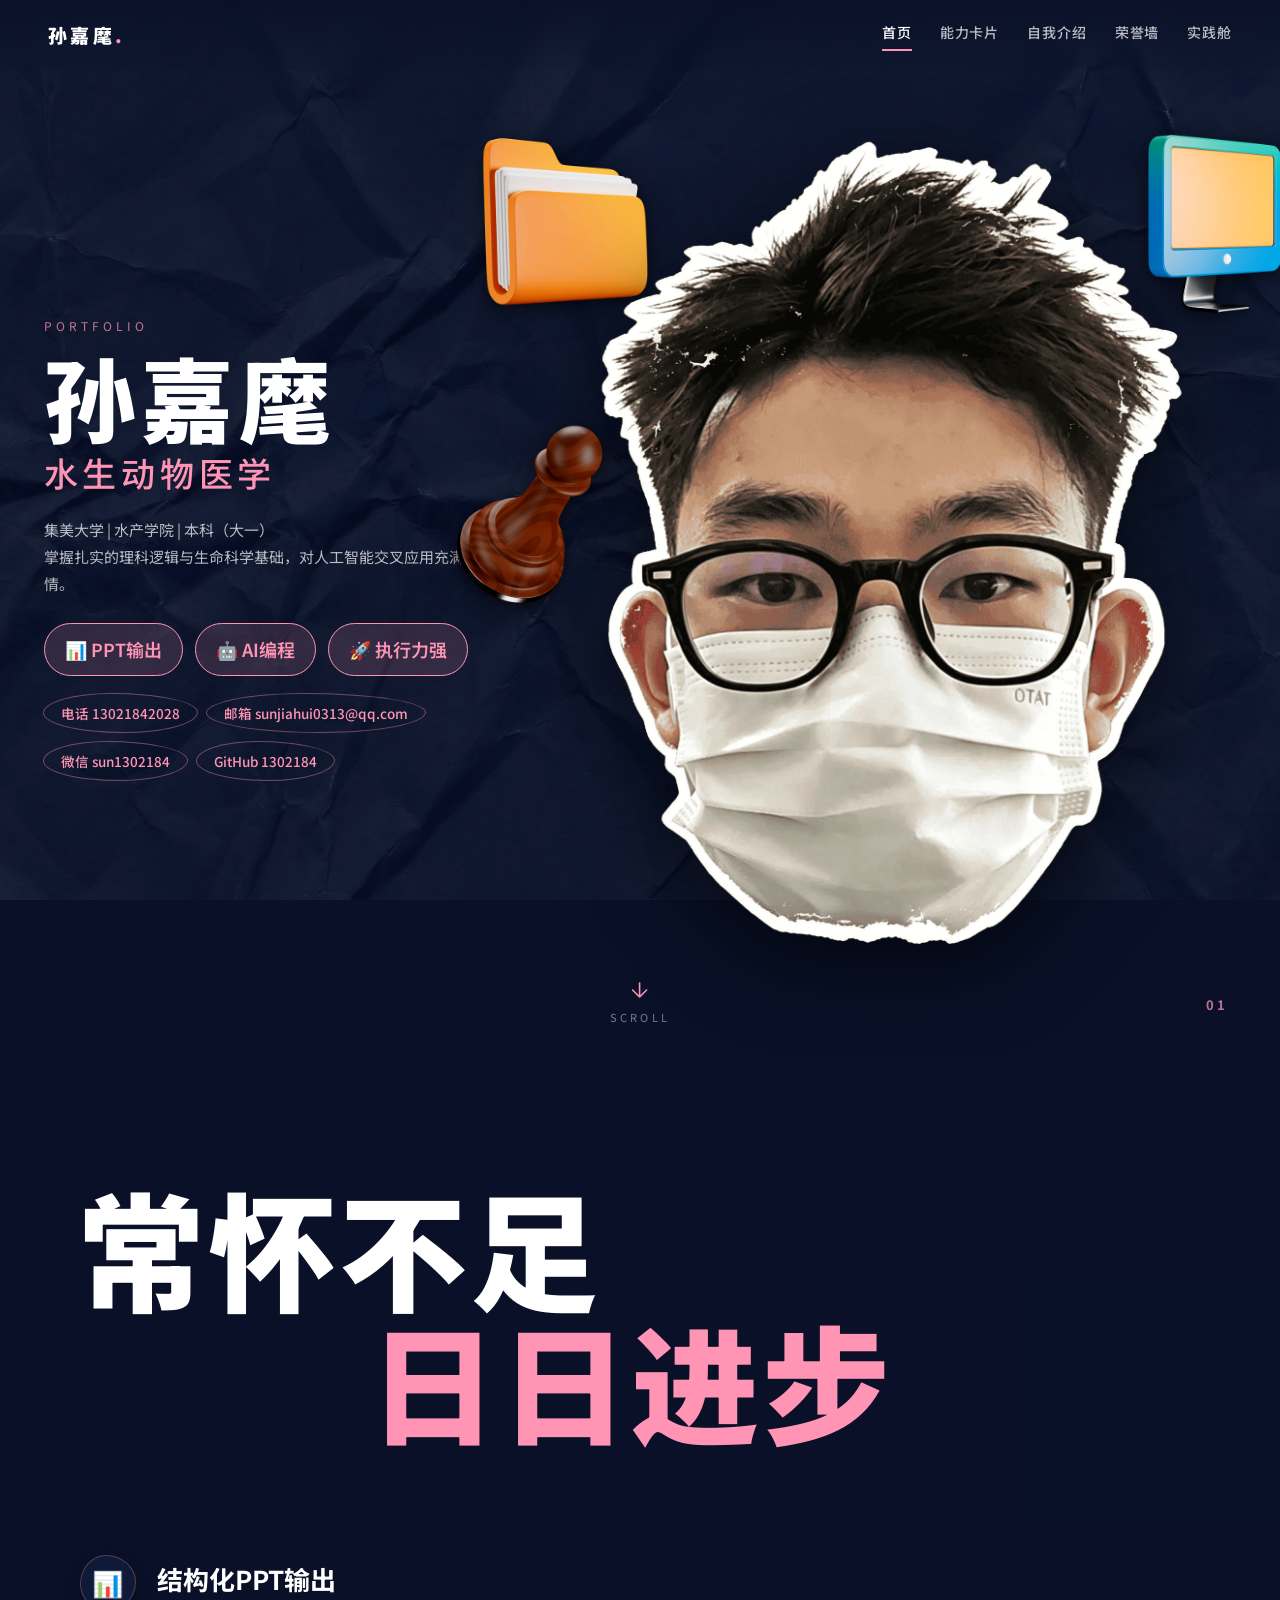
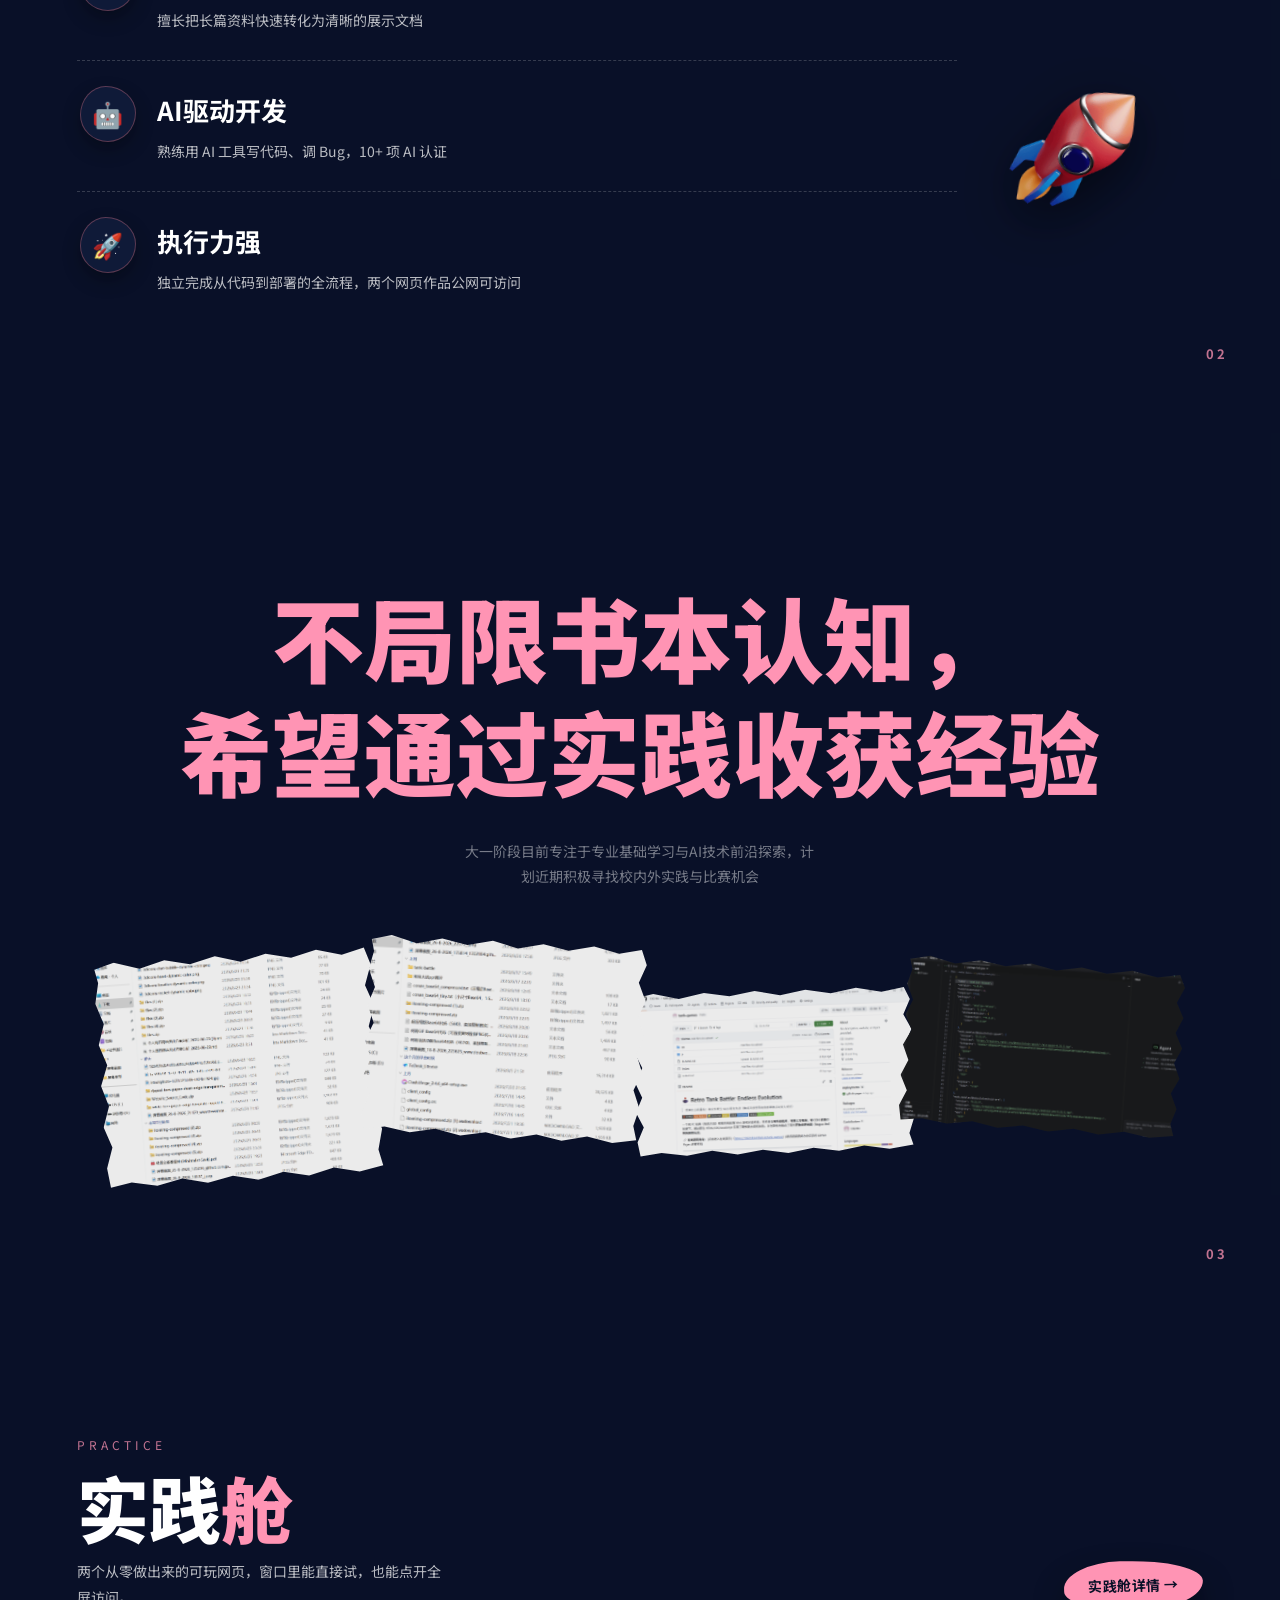
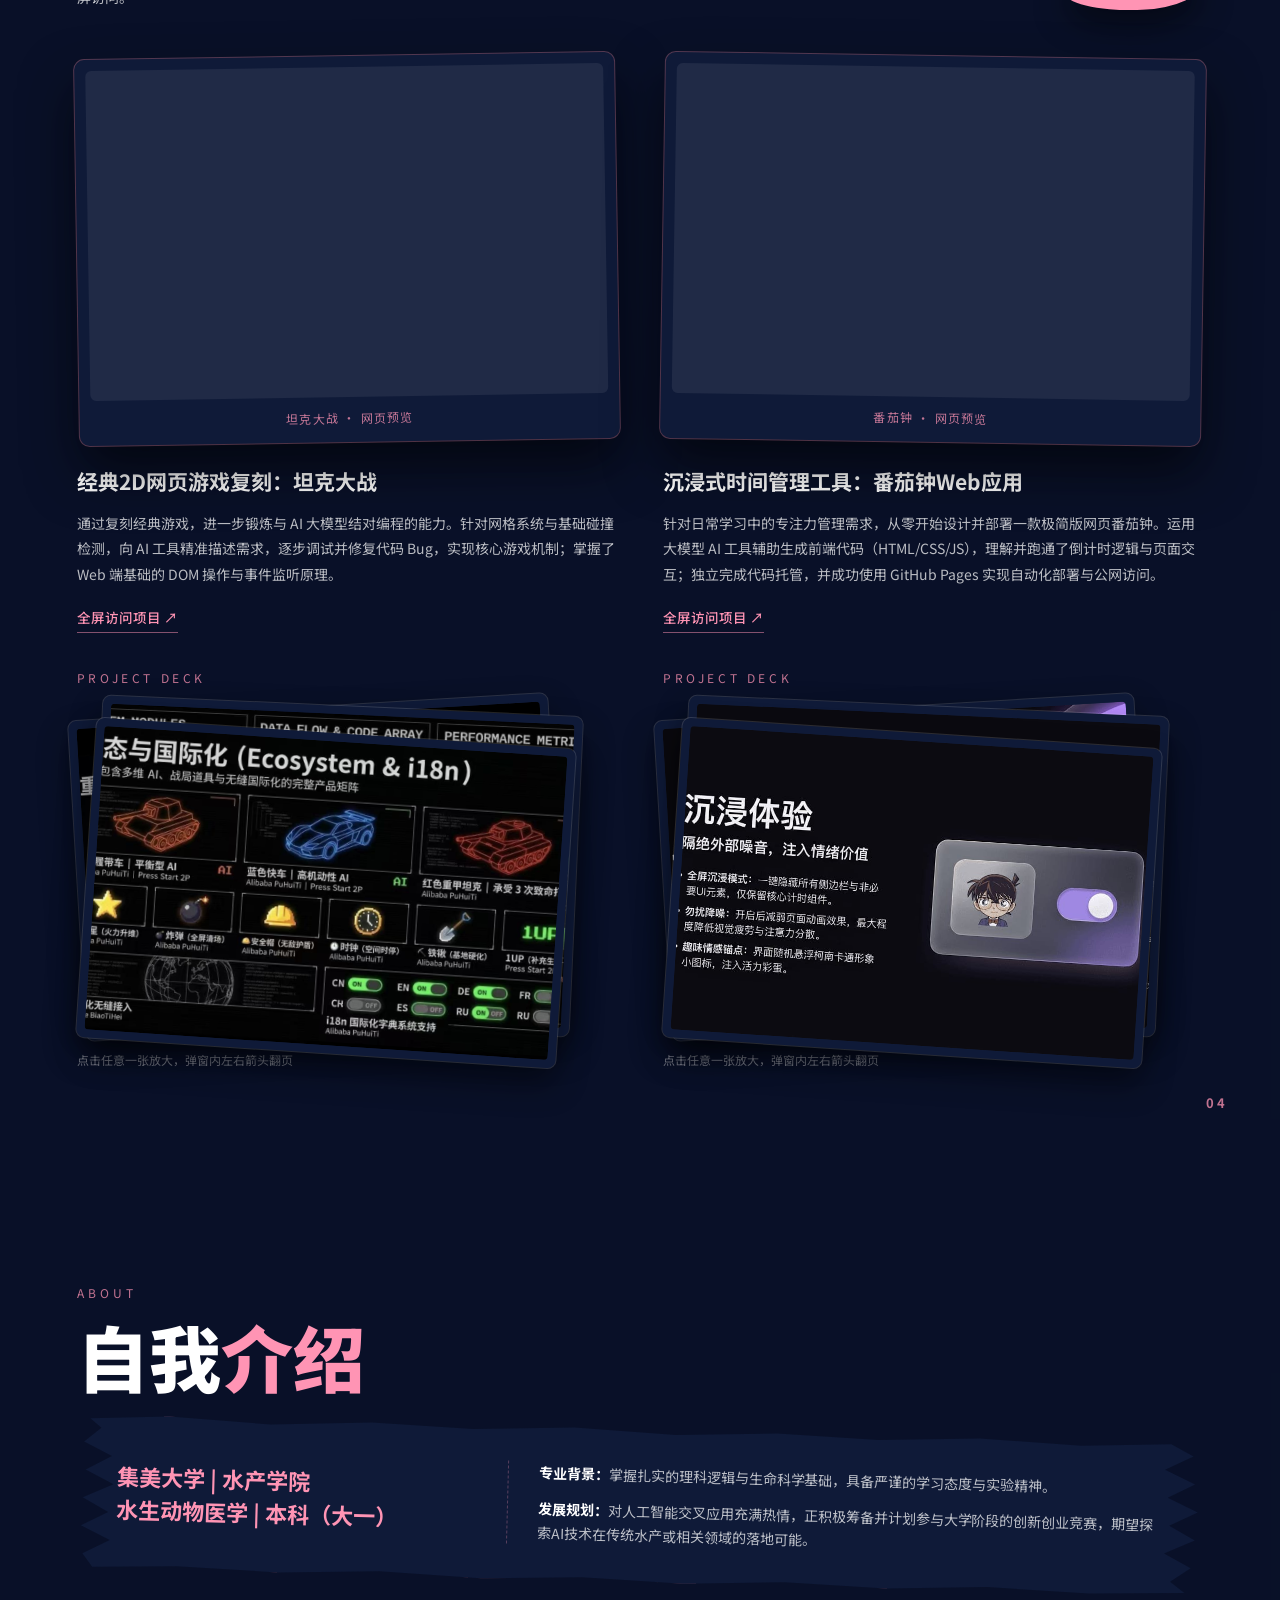
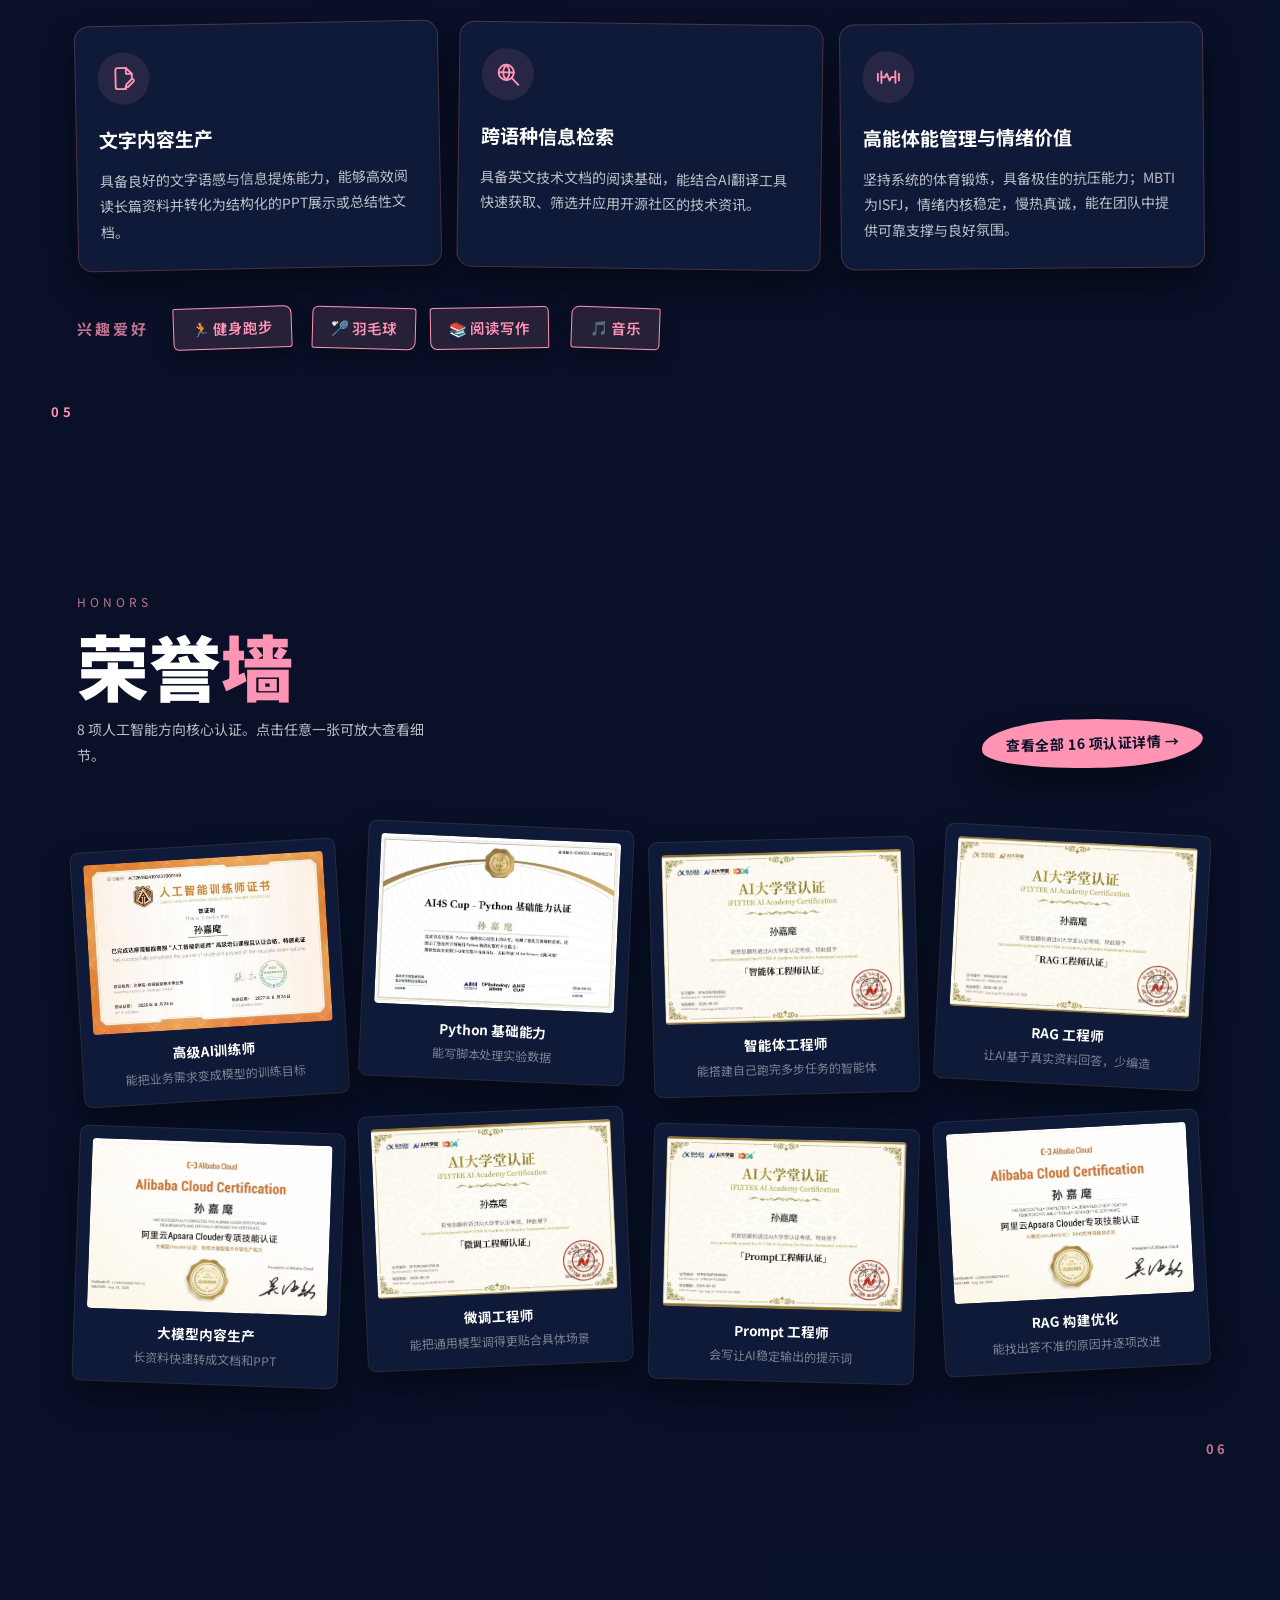
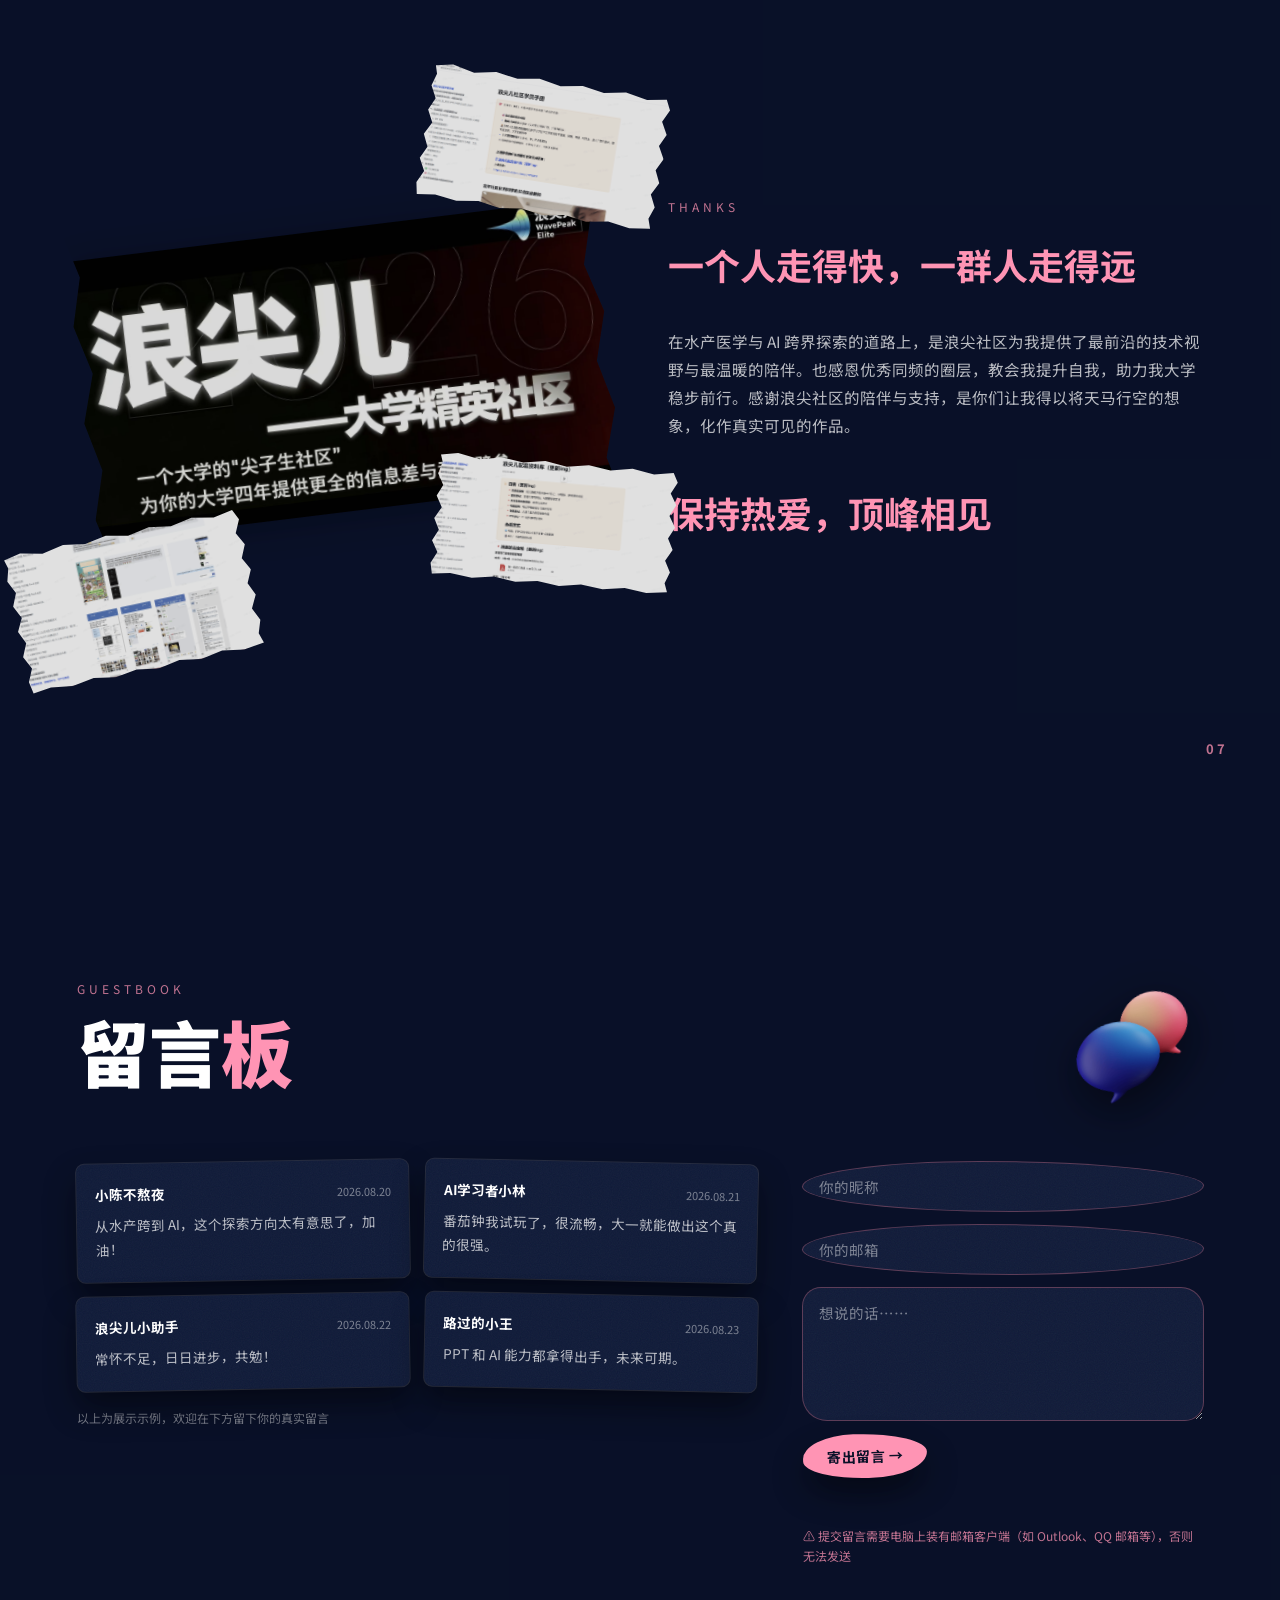
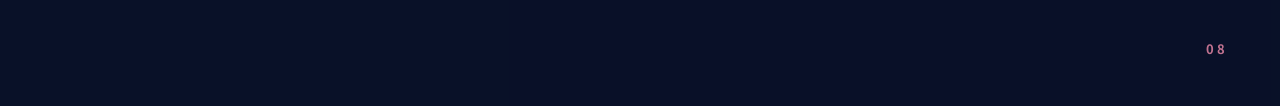
==== commit 995349c3: "Add files via upload" ====
--- a/index.html
+++ b/index.html
@@ -49,6 +49,7 @@
             <a class="head-icon icon-1" href="#page5"><span class="icon-tip">自我介绍</span><img src="item1.png" alt="自我介绍" width="232" height="232"></a>
             <a class="head-icon icon-2" href="honors.html"><span class="icon-tip">荣誉墙</span><img src="item2.png" alt="荣誉墙" width="232" height="232"></a>
             <a class="head-icon icon-3" href="practice.html"><span class="icon-tip">实践舱</span><img src="item3.png" alt="实践舱" width="232" height="232"></a>
+            <!-- 手机端按需加载小图，防 GPU 溢出 -->
             <picture>
                 <source media="(max-width: 768px)" srcset="head-mobile.png">
                 <img class="head-photo" src="head-full.png" alt="孙嘉麾" width="640" height="800">
@@ -68,7 +69,7 @@
             <div class="ability-row"><div class="ability-icon">🤖</div><div><h3 class="ability-t">AI驱动开发</h3><p class="ability-d">熟练用 AI 工具写代码、调 Bug，10+ 项 AI 认证</p></div></div>
             <div class="ability-row"><div class="ability-icon">🚀</div><div><h3 class="ability-t">执行力强</h3><p class="ability-d">独立完成从代码到部署的全流程，两个网页作品公网可访问</p></div></div>
         </div>
-        <img class="deco-p2" src="item7.png" alt="" aria-hidden="true" width="168" height="168" loading="lazy">
+        <img class="deco-p2" src="item7.png" alt="" aria-hidden="true" width="168" height="168">
     </div>
     <span class="folio">02</span>
 </section>
@@ -79,10 +80,10 @@
         <p class="lead-main">不局限书本认知，<br>希望通过实践收获经验</p>
         <p class="lead-note">大一阶段目前专注于专业基础学习与AI技术前沿探索，计划近期积极寻找校内外实践与比赛机会</p>
         <div class="sj-row">
-            <img class="sj sj-1" src="sj1.png" alt="实践记录 1" width="330" height="230" data-lb-group="sj" data-lb-cap="实践记录 · sj1" loading="lazy">
-            <img class="sj sj-2" src="sj2.png" alt="实践记录 2" width="330" height="230" data-lb-group="sj" data-lb-cap="实践记录 · sj2" loading="lazy">
-            <img class="sj sj-3" src="sj3.png" alt="实践记录 3" width="330" height="230" data-lb-group="sj" data-lb-cap="实践记录 · sj3" loading="lazy">
-            <img class="sj sj-4" src="sj4.png" alt="实践记录 4" width="330" height="230" data-lb-group="sj" data-lb-cap="实践记录 · sj4" loading="lazy">
+            <img class="sj sj-1" src="sj1.png" alt="实践记录 1" width="330" height="230" data-lb-group="sj" data-lb-cap="实践记录 · sj1">
+            <img class="sj sj-2" src="sj2.png" alt="实践记录 2" width="330" height="230" data-lb-group="sj" data-lb-cap="实践记录 · sj2">
+            <img class="sj sj-3" src="sj3.png" alt="实践记录 3" width="330" height="230" data-lb-group="sj" data-lb-cap="实践记录 · sj3">
+            <img class="sj sj-4" src="sj4.png" alt="实践记录 4" width="330" height="230" data-lb-group="sj" data-lb-cap="实践记录 · sj4">
         </div>
     </div>
     <span class="folio">03</span>
@@ -97,7 +98,7 @@
         </div>
         <div class="practice-grid">
             <div class="practice-unit">
-                <div class="preview-frame"><iframe src="https://1302184.github.io/tank-games/" sandbox="allow-scripts allow-same-origin" title="坦克大战预览" loading="lazy"></iframe><p class="preview-cap">坦克大战 · 网页预览</p></div>
+                <div class="preview-frame"><iframe src="https://1302184.github.io/tank-games/" sandbox="allow-scripts allow-same-origin" title="坦克大战预览"></iframe><p class="preview-cap">坦克大战 · 网页预览</p></div>
                 <div class="code-note">
                     <h3>经典2D网页游戏复刻：坦克大战</h3><p>通过复刻经典游戏，进一步锻炼与 AI 大模型结对编程的能力。针对网格系统与基础碰撞检测，向 AI 工具精准描述需求，逐步调试并修复代码 Bug，实现核心游戏机制；掌握了 Web 端基础的 DOM 操作与事件监听原理。</p>
                     <a class="text-link" href="https://1302184.github.io/tank-games/" target="_blank" rel="noopener">全屏访问项目 ↗</a>
@@ -105,15 +106,15 @@
                 <div class="ppt-stack-wrap">
                     <p class="ppt-stack-label">PROJECT DECK</p>
                     <div class="ppt-stack" data-group="p4-tank">
-                        <div class="shot" data-cap="坦克大战 · 项目讲解 PPT"><img src="ppt-tank1.jpg" alt="坦克大战 PPT 第1页" width="464" height="304" loading="lazy"></div>
-                        <div class="shot" data-cap="坦克大战 · 项目讲解 PPT"><img src="ppt-tank2.jpg" alt="坦克大战 PPT 第2页" width="464" height="304" loading="lazy"></div>
-                        <div class="shot" data-cap="坦克大战 · 项目讲解 PPT"><img src="ppt-tank3.jpg" alt="坦克大战 PPT 第3页" width="464" height="304" loading="lazy"></div>
+                        <div class="shot" data-cap="坦克大战 · 项目讲解 PPT"><img src="ppt-tank1.jpg" alt="坦克大战 PPT 第1页" width="464" height="304"></div>
+                        <div class="shot" data-cap="坦克大战 · 项目讲解 PPT"><img src="ppt-tank2.jpg" alt="坦克大战 PPT 第2页" width="464" height="304"></div>
+                        <div class="shot" data-cap="坦克大战 · 项目讲解 PPT"><img src="ppt-tank3.jpg" alt="坦克大战 PPT 第3页" width="464" height="304"></div>
                     </div>
                     <p class="ppt-stack-hint">点击任意一张放大，弹窗内左右箭头翻页</p>
                 </div>
             </div>
             <div class="practice-unit">
-                <div class="preview-frame"><iframe src="https://1302184.github.io/-fanqiezhong/" sandbox="allow-scripts allow-same-origin" title="番茄钟预览" loading="lazy"></iframe><p class="preview-cap">番茄钟 · 网页预览</p></div>
+                <div class="preview-frame"><iframe src="https://1302184.github.io/-fanqiezhong/" sandbox="allow-scripts allow-same-origin" title="番茄钟预览"></iframe><p class="preview-cap">番茄钟 · 网页预览</p></div>
                 <div class="code-note">
                     <h3>沉浸式时间管理工具：番茄钟Web应用</h3><p>针对日常学习中的专注力管理需求，从零开始设计并部署一款极简版网页番茄钟。运用大模型 AI 工具辅助生成前端代码（HTML/CSS/JS），理解并跑通了倒计时逻辑与页面交互；独立完成代码托管，并成功使用 GitHub Pages 实现自动化部署与公网访问。</p>
                     <a class="text-link" href="https://1302184.github.io/-fanqiezhong/" target="_blank" rel="noopener">全屏访问项目 ↗</a>
@@ -121,9 +122,9 @@
                 <div class="ppt-stack-wrap">
                     <p class="ppt-stack-label">PROJECT DECK</p>
                     <div class="ppt-stack" data-group="p4-tomato">
-                        <div class="shot" data-cap="番茄钟 · 项目讲解 PPT"><img src="f1.jpg" alt="番茄钟 PPT 第1页" width="464" height="304" loading="lazy"></div>
-                        <div class="shot" data-cap="番茄钟 · 项目讲解 PPT"><img src="f2.jpg" alt="番茄钟 PPT 第2页" width="464" height="304" loading="lazy"></div>
-                        <div class="shot" data-cap="番茄钟 · 项目讲解 PPT"><img src="f3.jpg" alt="番茄钟 PPT 第3页" width="464" height="304" loading="lazy"></div>
+                        <div class="shot" data-cap="番茄钟 · 项目讲解 PPT"><img src="f1.jpg" alt="番茄钟 PPT 第1页" width="464" height="304"></div>
+                        <div class="shot" data-cap="番茄钟 · 项目讲解 PPT"><img src="f2.jpg" alt="番茄钟 PPT 第2页" width="464" height="304"></div>
+                        <div class="shot" data-cap="番茄钟 · 项目讲解 PPT"><img src="f3.jpg" alt="番茄钟 PPT 第3页" width="464" height="304"></div>
                     </div>
                     <p class="ppt-stack-hint">点击任意一张放大，弹窗内左右箭头翻页</p>
                 </div>
@@ -162,14 +163,14 @@
             <a class="sticker-btn" href="honors.html">查看全部 16 项认证详情 →</a>
         </div>
         <div class="corkboard-grid">
-            <figure class="cert-card" data-lb-group="cert" data-lb-cap="阿里达摩院 · 高级AI训练师证书"><img src="13.jpg" alt="高级AI训练师" width="260" height="180" loading="lazy"><p class="cert-name">高级AI训练师</p><p class="cert-desc">能把业务需求变成模型的训练目标</p></figure>
-            <figure class="cert-card" data-lb-group="cert" data-lb-cap="玻尔「AI4S Cup - Python 基础能力认证」"><img src="16.jpg" alt="Python基础能力认证" width="260" height="180" loading="lazy"><p class="cert-name">Python 基础能力</p><p class="cert-desc">能写脚本处理实验数据</p></figure>
-            <figure class="cert-card" data-lb-group="cert" data-lb-cap="科大讯飞 · 智能体工程师认证"><img src="15.jpg" alt="智能体工程师" width="260" height="180" loading="lazy"><p class="cert-name">智能体工程师</p><p class="cert-desc">能搭建自己跑完多步任务的智能体</p></figure>
-            <figure class="cert-card" data-lb-group="cert" data-lb-cap="科大讯飞 · RAG 工程师认证"><img src="14.jpg" alt="RAG工程师" width="260" height="180" loading="lazy"><p class="cert-name">RAG 工程师</p><p class="cert-desc">让AI基于真实资料回答，少编造</p></figure>
-            <figure class="cert-card" data-lb-group="cert" data-lb-cap="阿里云 Clouder · 利用大模型提升内容生产能力"><img src="8.jpg" alt="大模型内容生产" width="260" height="180" loading="lazy"><p class="cert-name">大模型内容生产</p><p class="cert-desc">长资料快速转成文档和PPT</p></figure>
-            <figure class="cert-card" data-lb-group="cert" data-lb-cap="科大讯飞 · 微调工程师认证"><img src="9.jpg" alt="微调工程师" width="260" height="180" loading="lazy"><p class="cert-name">微调工程师</p><p class="cert-desc">能把通用模型调得更贴合具体场景</p></figure>
-            <figure class="cert-card" data-lb-group="cert" data-lb-cap="科大讯飞 · Prompt 工程师认证"><img src="11.jpg" alt="Prompt工程师" width="260" height="180" loading="lazy"><p class="cert-name">Prompt 工程师</p><p class="cert-desc">会写让AI稳定输出的提示词</p></figure>
-            <figure class="cert-card" data-lb-group="cert" data-lb-cap="阿里云 Clouder · RAG 应用构建及优化"><img src="17.jpg" alt="RAG应用构建及优化" width="260" height="180" loading="lazy"><p class="cert-name">RAG 构建优化</p><p class="cert-desc">能找出答不准的原因并逐项改进</p></figure>
+            <figure class="cert-card" data-lb-group="cert" data-lb-cap="阿里达摩院 · 高级AI训练师证书"><img src="13.jpg" alt="高级AI训练师" width="260" height="180"><p class="cert-name">高级AI训练师</p><p class="cert-desc">能把业务需求变成模型的训练目标</p></figure>
+            <figure class="cert-card" data-lb-group="cert" data-lb-cap="玻尔「AI4S Cup - Python 基础能力认证」"><img src="16.jpg" alt="Python基础能力认证" width="260" height="180"><p class="cert-name">Python 基础能力</p><p class="cert-desc">能写脚本处理实验数据</p></figure>
+            <figure class="cert-card" data-lb-group="cert" data-lb-cap="科大讯飞 · 智能体工程师认证"><img src="15.jpg" alt="智能体工程师" width="260" height="180"><p class="cert-name">智能体工程师</p><p class="cert-desc">能搭建自己跑完多步任务的智能体</p></figure>
+            <figure class="cert-card" data-lb-group="cert" data-lb-cap="科大讯飞 · RAG 工程师认证"><img src="14.jpg" alt="RAG工程师" width="260" height="180"><p class="cert-name">RAG 工程师</p><p class="cert-desc">让AI基于真实资料回答，少编造</p></figure>
+            <figure class="cert-card" data-lb-group="cert" data-lb-cap="阿里云 Clouder · 利用大模型提升内容生产能力"><img src="8.jpg" alt="大模型内容生产" width="260" height="180"><p class="cert-name">大模型内容生产</p><p class="cert-desc">长资料快速转成文档和PPT</p></figure>
+            <figure class="cert-card" data-lb-group="cert" data-lb-cap="科大讯飞 · 微调工程师认证"><img src="9.jpg" alt="微调工程师" width="260" height="180"><p class="cert-name">微调工程师</p><p class="cert-desc">能把通用模型调得更贴合具体场景</p></figure>
+            <figure class="cert-card" data-lb-group="cert" data-lb-cap="科大讯飞 · Prompt 工程师认证"><img src="11.jpg" alt="Prompt工程师" width="260" height="180"><p class="cert-name">Prompt 工程师</p><p class="cert-desc">会写让AI稳定输出的提示词</p></figure>
+            <figure class="cert-card" data-lb-group="cert" data-lb-cap="阿里云 Clouder · RAG 应用构建及优化"><img src="17.jpg" alt="RAG应用构建及优化" width="260" height="180"><p class="cert-name">RAG 构建优化</p><p class="cert-desc">能找出答不准的原因并逐项改进</p></figure>
         </div>
     </div>
     <span class="folio">06</span>
@@ -179,10 +180,10 @@
 <section class="screen thanks-screen" id="page7">
     <div class="thanks-block">
         <div class="thanks-photo-wrap">
-            <img class="thanks-photo" src="浪尖儿社区.jpg" alt="浪尖儿社区" width="720" height="500" data-lb-group="thanks" data-lb-cap="浪尖儿社区" loading="lazy">
-            <img class="sq sq-1" src="sq1.png" alt="浪尖儿社区花絮 1" width="290" height="200" data-lb-group="thanks" data-lb-cap="浪尖儿社区 · 花絮 1" loading="lazy">
-            <img class="sq sq-2" src="sq2.png" alt="浪尖儿社区花絮 2" width="290" height="200" data-lb-group="thanks" data-lb-cap="浪尖儿社区 · 花絮 2" loading="lazy">
-            <img class="sq sq-3" src="sq3.png" alt="浪尖儿社区花絮 3" width="290" height="200" data-lb-group="thanks" data-lb-cap="浪尖儿社区 · 花絮 3" loading="lazy">
+            <img class="thanks-photo" src="浪尖儿社区.jpg" alt="浪尖儿社区" width="720" height="500" data-lb-group="thanks" data-lb-cap="浪尖儿社区">
+            <img class="sq sq-1" src="sq1.png" alt="浪尖儿社区花絮 1" width="290" height="200" data-lb-group="thanks" data-lb-cap="浪尖儿社区 · 花絮 1">
+            <img class="sq sq-2" src="sq2.png" alt="浪尖儿社区花絮 2" width="290" height="200" data-lb-group="thanks" data-lb-cap="浪尖儿社区 · 花絮 2">
+            <img class="sq sq-3" src="sq3.png" alt="浪尖儿社区花絮 3" width="290" height="200" data-lb-group="thanks" data-lb-cap="浪尖儿社区 · 花絮 3">
         </div>
         <div class="thanks-text">
             <p class="eyebrow">THANKS</p><p class="thanks-top">一个人走得快，一群人走得远</p><p class="thanks-body">在水产医学与 AI 跨界探索的道路上，是浪尖社区为我提供了最前沿的技术视野与最温暖的陪伴。也感恩优秀同频的圈层，教会我提升自我，助力我大学稳步前行。感谢浪尖社区的陪伴与支持，是你们让我得以将天马行空的想象，化作真实可见的作品。</p><p class="thanks-bottom">保持热爱，顶峰相见</p>
@@ -191,9 +192,7 @@
     <span class="folio">07</span>
 </section>
 
-<!-- =========================================================================
-     第 8 页｜留言板 (手机端优化及 mailto 降级方案)
-     ========================================================================= -->
+<!-- 第 8 页｜留言板 -->
 <section class="screen" id="page8">
     <div class="wrap">
         <div class="board-head">
@@ -201,7 +200,7 @@
                 <p class="eyebrow">GUESTBOOK</p>
                 <h2 class="sec-title">留言<em>板</em></h2>
             </div>
-            <img class="deco-p8" src="item.png" alt="" aria-hidden="true" width="142" height="142" loading="lazy">
+            <img class="deco-p8" src="item.png" alt="" aria-hidden="true" width="142" height="142">
         </div>
 
         <div class="board-grid">
@@ -215,7 +214,6 @@
                 <p class="sample-tip">以上为展示示例，欢迎在下方留下你的真实留言</p>
             </div>
 
-            <!-- 增加 mobile-hint-box 用于手机端降级显示 -->
             <form class="board-form" id="guestbook-form" novalidate>
                 <input type="text"  id="gb-name"  maxlength="20" placeholder="你的昵称" autocomplete="off">
                 <input type="email" id="gb-email"                placeholder="你的邮箱" autocomplete="off">
@@ -236,9 +234,10 @@
 
 </main>
 
-<!-- 弹窗 -->
+<!-- 弹窗及加载 Loader -->
 <div class="lightbox" id="lightbox">
     <button type="button" class="lb-btn lb-prev" aria-label="上一张">‹</button>
+    <div id="lb-loader" style="display: none;"><div class="spinner"></div><p>加载中...</p></div>
     <img id="lightbox-img" src="" alt="">
     <button type="button" class="lb-btn lb-next" aria-label="下一张">›</button>
     <button type="button" class="lb-btn lb-close" aria-label="关闭">×</button>
--- a/style.css
+++ b/style.css
@@ -1,54 +1,443 @@
-/* =========================================================
-   17｜手机端适配（≤768px）
-   ========================================================= */
-/* 新增：处理桌面与移动端专属提示的显示/隐藏 */
+/* =========================================================================
+   孙嘉麾 · 个人作品集简历网站 —— 全站样式表
+   视觉：深藏蓝褶皱纸 + 撕纸贴纸质感 + 时尚杂志内页排版
+   配色严格三色：深藏蓝 / 浅蜜桃粉 / 白
+   ========================================================================= */
+@import url('https://fonts.googleapis.com/css2?family=Noto+Sans+SC:wght@300;400;500;700;900&display=swap');
+
+/* =========================================================
+   00｜配色与基础变量
+   ========================================================= */
+:root {
+    --navy:        #0a1128;
+    --navy-card:   #0f1a38;
+    --navy-layer:  #131f42;
+    --peach:       #ff94b4;
+    --peach-hover: rgba(255,148,180,.85);
+    --peach-note:  rgba(255,148,180,.75);
+    --white:       #ffffff;
+    --white-2:     rgba(255,255,255,.72);
+    --white-3:     rgba(255,255,255,.45);
+
+    --maxw: 1180px;
+    --shadow-s: 0 8px 18px rgba(0,0,0,.34);
+    --shadow-m: 0 16px 32px rgba(0,0,0,.46);
+    --shadow-l: 0 26px 52px rgba(0,0,0,.58);
+
+    --torn: polygon(
+        1% 3%, 8% .5%, 17% 4%, 26% 1%, 35% 3.5%, 44% .8%, 53% 4%,
+        62% 1.2%, 71% 3.8%, 80% 1%, 89% 4%, 97% 1.5%,
+        99% 9%, 96.5% 18%, 99.2% 27%, 96.8% 36%, 99.5% 45%, 97% 54%,
+        99.3% 63%, 96.6% 72%, 99% 81%, 97.2% 90%, 98.5% 97%,
+        90% 99%, 81% 96.5%, 72% 99.2%, 63% 96.8%, 54% 99.5%, 45% 97%,
+        36% 99.3%, 27% 96.6%, 18% 99%, 9% 96.8%, 1.5% 98.5%,
+        .6% 90%, 3% 81%, .4% 72%, 2.8% 63%, .5% 54%, 3.2% 45%,
+        .7% 36%, 3% 27%, .5% 18%, 2% 9%
+    );
+}
+
+* { margin: 0; padding: 0; box-sizing: border-box; }
+html { scroll-behavior: smooth; }
+
+/* =========================================================
+   01｜全站背景（伪元素修复移动端 fixed Bug）
+   ========================================================= */
+body {
+    background-color: var(--navy);
+    color: var(--white);
+    font-family: 'Noto Sans SC', system-ui, -apple-system, 'PingFang SC', 'Microsoft YaHei', sans-serif;
+    font-size: 15px;
+    line-height: 1.8;
+    overflow-x: hidden;
+    -webkit-font-smoothing: antialiased;
+}
+body::before {
+    content: ''; position: fixed; top: 0; left: 0; width: 100vw; height: 100vh;
+    z-index: -1; background-image: url('paper-bg.jpg');
+    background-size: cover; background-position: center; background-repeat: no-repeat;
+}
+img { display: block; max-width: 100%; }
+a { color: inherit; text-decoration: none; }
+button, input, textarea { font-family: inherit; }
+
+.wrap { width: min(88vw, var(--maxw)); margin: 0 auto; }
+.img-fallback {
+    display: flex; align-items: center; justify-content: center;
+    background: rgba(255,255,255,.09); color: var(--white-3);
+    font-size: 11px; line-height: 1.45; text-align: center;
+    padding: 8px; border-radius: 6px; word-break: break-all; border: 1px dashed rgba(255,255,255,.18);
+}
+
+/* =========================================================
+   02｜开场封面页
+   ========================================================= */
+#cover {
+    position: fixed; inset: 0; z-index: 9999;
+    background-image: url('cover-bg.jpg'); background-size: cover; background-position: center;
+    background-color: var(--navy); opacity: 1; transform: translateY(0);
+    transition: opacity .8s cubic-bezier(.22,.61,.36,1), transform .8s cubic-bezier(.22,.61,.36,1); cursor: pointer;
+}
+#cover.hide { opacity: 0; transform: translateY(-18px); }
+.cover-skip { position: absolute; bottom: 30px; left: 0; width: 100%; text-align: center; font-size: 12px; letter-spacing: .18em; color: var(--white-3); }
+@media (prefers-reduced-motion: reduce) { #cover { transition: opacity .3s linear; } #cover.hide { transform: none; } }
+
+/* =========================================================
+   03｜全屏页面容器
+   ========================================================= */
+.screen {
+    position: relative; min-height: 100vh; display: flex; flex-direction: column; justify-content: center;
+    padding: 118px 0 90px; background: rgba(10, 17, 40, 0.55); overflow: hidden;
+}
+.folio { position: absolute; right: clamp(18px, 4vw, 54px); bottom: clamp(20px, 4vw, 46px); font-size: 13px; font-weight: 700; letter-spacing: .28em; color: var(--peach-note); }
+
+/* =========================================================
+   04｜顶部导航
+   ========================================================= */
+.nav {
+    position: fixed; top: 0; left: 0; width: 100%; z-index: 60;
+    display: flex; align-items: center; justify-content: space-between;
+    padding: 18px clamp(18px, 4vw, 48px);
+    background: linear-gradient(to bottom, rgba(10,17,40,.94), rgba(10,17,40,0)); backdrop-filter: blur(6px);
+}
+.nav-brand { font-weight: 900; font-size: 19px; letter-spacing: .18em; }
+.nav-brand span { color: var(--peach); }
+.nav-menu { display: flex; gap: clamp(12px, 2.2vw, 32px); font-size: 14px; font-weight: 500; letter-spacing: .06em; }
+.nav-link { position: relative; padding-bottom: 6px; color: var(--white-2); transition: color .3s ease; }
+.nav-link::after {
+    content: ''; position: absolute; bottom: 0; left: 0; width: 100%; height: 1.5px;
+    background-color: var(--peach); transform: scaleX(0); transform-origin: right; transition: transform .4s cubic-bezier(.22,.61,.36,1);
+}
+.nav-link:hover { color: var(--white); }
+.nav-link:hover::after, .nav-link.active::after { transform: scaleX(1); transform-origin: left; }
+.nav-link.active { color: var(--white); }
+@media (max-width: 720px) { .nav-menu { font-size: 12.5px; gap: 11px; } .nav-brand { font-size: 16px; } }
+
+/* =========================================================
+   05｜通用排版组件
+   ========================================================= */
+.sec-head { display: flex; align-items: flex-end; justify-content: space-between; gap: 24px; flex-wrap: wrap; margin-bottom: 46px; }
+.sec-title { font-size: clamp(40px, 6vw, 72px); font-weight: 900; line-height: 1.06; }
+.sec-title em { font-style: normal; color: var(--peach); }
+.sec-sub { color: var(--white-2); font-size: 14px; margin-top: 14px; max-width: 46ch; }
+.eyebrow { display: inline-block; font-size: 12px; letter-spacing: .34em; color: var(--peach-note); margin-bottom: 14px; }
+.sticker-btn {
+    display: inline-flex; align-items: center; gap: 8px; background: var(--peach); color: var(--navy);
+    font-weight: 700; font-size: 14px; letter-spacing: .04em; padding: 12px 24px; border: none; cursor: pointer;
+    border-radius: 42% 58% 46% 54% / 55% 45% 58% 42%; box-shadow: var(--shadow-m); transform: rotate(-1.6deg);
+    transition: transform .35s cubic-bezier(.22,.61,.36,1), background .3s ease;
+}
+.sticker-btn:hover { transform: rotate(0) translateY(-3px); background: var(--peach-hover); }
+.paper-card {
+    position: relative; background: var(--navy-card); border-radius: 14px; padding: 28px 26px;
+    box-shadow: 0 0 0 1px rgba(255,148,180,.28), var(--shadow-m); transition: transform .4s cubic-bezier(.22,.61,.36,1), box-shadow .4s ease;
+}
+.paper-card:hover { transform: translateY(-6px) rotate(0deg) !important; box-shadow: 0 0 0 1px rgba(255,148,180,.5), var(--shadow-l); }
+
+/* =========================================================
+   06｜第 1 页 首页
+   ========================================================= */
+.hero-grid { display: grid; grid-template-columns: .86fr 1.14fr; gap: clamp(20px, 3vw, 46px); align-items: center; }
+.hero-text { margin-left: clamp(-48px, -2.6vw, 0px); padding-right: clamp(0px, 3vw, 40px); }
+.hero-name { font-size: clamp(46px, 7.4vw, 92px); font-weight: 900; line-height: 1; letter-spacing: .06em; }
+.hero-role { display: block; color: var(--peach); font-size: clamp(20px, 2.8vw, 34px); margin-top: 14px; letter-spacing: .14em; font-weight: 500; }
+.hero-major { color: var(--white-2); font-size: 15px; margin-top: 26px; }
+.tag-row { display: flex; flex-wrap: wrap; gap: 12px; margin-top: 26px; }
+.tag { display: inline-flex; align-items: center; gap: 6px; font-size: clamp(16px, 1.6vw, 18px); font-weight: 600; color: #ff94b4; background: rgba(255,148,180,.15); padding: 9px 20px; user-select: none; border-radius: 999px; border: 1px solid #ff94b4; pointer-events: none; }
+.contact-row { display: flex; flex-wrap: wrap; gap: 10px; margin-top: 18px; }
+.contact-btn { display: inline-flex; align-items: center; gap: 7px; background: transparent; color: var(--peach); font-size: 13.5px; font-weight: 500; padding: 9px 17px; cursor: pointer; border: none; border-radius: 44% 56% 48% 52% / 50% 48% 52% 50%; box-shadow: 0 0 0 1px rgba(255,148,180,.4); transition: transform .3s ease, background .3s ease, color .3s ease; }
+.contact-btn:hover { transform: translateY(-3px); background: rgba(255,148,180,.12); }
+.contact-btn.copied { background: var(--peach); color: var(--navy); }
+.head-stage { position: relative; width: 100%; max-width: 640px; margin: 0 auto; }
+.head-photo { position: relative; z-index: 3; pointer-events: none; width: 100%; height: auto; filter: drop-shadow(0 24px 42px rgba(0,0,0,.6)); }
+.head-icon { position: absolute; z-index: 2; width: 34%; max-width: 210px; border-radius: 24px; --float: -6px; filter: saturate(1.2) contrast(1.15) drop-shadow(0 2px 4px rgba(0,0,0,0.3)) drop-shadow(0 6px 14px rgba(0,0,0,0.5)); transition: z-index 0s; animation: iconFloat 3.8s ease-in-out infinite; }
+.head-icon img { width: 100%; height: auto; transition: transform .32s cubic-bezier(.22,.61,.36,1); }
+.icon-1 { left: -20%; top:  0%;  --rot: -11deg; animation-delay: 0s; }
+.icon-2 { right: -19%; top:  0%; --rot: 10deg;  animation-delay: .6s; }
+.icon-3 { left: -24%; top: 34%; --rot: 4deg;    animation-delay: 1.2s; }
+@keyframes iconFloat { 0%, 100% { transform: rotate(var(--rot)) translateY(0); } 50% { transform: rotate(var(--rot)) translateY(var(--float)); } }
+.head-icon:hover { z-index: 4; animation-play-state: paused; }
+.head-icon:hover img { transform: scale(1.08) translateY(-3px); }
+.icon-tip { position: absolute; top: -34px; left: 50%; transform: translateX(-50%) scale(.7); background: var(--peach); color: var(--navy); font-size: 12px; font-weight: 700; letter-spacing: .06em; padding: 5px 13px; border-radius: 20px; white-space: nowrap; opacity: 0; pointer-events: none; z-index: 20; transition: opacity .3s ease, transform .3s cubic-bezier(.34,1.56,.64,1); box-shadow: var(--shadow-s); }
+.head-icon:hover .icon-tip { opacity: 1; transform: translateX(-50%) scale(1); }
+.scroll-hint { position: absolute; left: 50%; bottom: 34px; transform: translateX(-50%); display: flex; flex-direction: column; align-items: center; gap: 6px; color: var(--white-3); font-size: 11px; letter-spacing: .3em; animation: floatY 2.8s ease-in-out infinite; }
+.scroll-hint svg { width: 24px; height: 24px; stroke: var(--peach); fill: none; stroke-width: 1.6; stroke-linecap: round; stroke-linejoin: round; }
+@keyframes floatY { 0%,100% { transform: translate(-50%, 0); } 50% { transform: translate(-50%, 10px); } }
+@media (max-width: 940px) { .hero-grid { grid-template-columns: 1fr; } .hero-text { margin-left: 0; padding-right: 0; text-align: center; } .tag-row, .contact-row { justify-content: center; } .head-stage { max-width: 420px; order: -1; margin-bottom: 26px; } }
+
+/* =========================================================
+   07｜第 2 页 能力卡片页
+   ========================================================= */
+.motto { font-weight: 900; line-height: 1.04; letter-spacing: .14em; margin-bottom: clamp(46px, 6.5vw, 84px); }
+.motto span { display: block; font-size: clamp(48px, 10.5vw, 128px); }
+.motto .m2 { margin-left: 2.28em; color: var(--peach); }
+.ability-list { max-width: 880px; }
+.ability-row { display: flex; align-items: flex-start; gap: 22px; padding: 26px 4px; border-bottom: 1px dashed rgba(255,255,255,.18); }
+.ability-row:last-child { border-bottom: none; }
+.ability-icon { flex: 0 0 auto; width: 54px; height: 54px; font-size: 25px; display: flex; align-items: center; justify-content: center; background: var(--navy-card); border-radius: 46% 54% 50% 50% / 52% 48% 52% 48%; box-shadow: 0 0 0 1px rgba(255,148,180,.34), var(--shadow-s); }
+.ability-t { font-size: clamp(20px, 2.6vw, 26px); font-weight: 700; margin-bottom: 6px; }
+.ability-d { color: var(--white-2); font-size: 14px; }
+.deco-p2 { position: absolute; right: 4%; bottom: 12%; width: 168px; height: auto; transform: rotate(7deg); pointer-events: none; filter: drop-shadow(0 16px 26px rgba(0,0,0,.55)); }
+@media (max-width: 1000px) { .deco-p2 { width: 104px; right: 2%; bottom: 5%; opacity: .6; } }
+@media (max-width: 640px) { .ability-row { flex-direction: column; gap: 13px; } }
+
+/* =========================================================
+   08｜第 3 页 实践舱前置文字页
+   ========================================================= */
+.lead-screen { text-align: center; } .lead-inner { position: relative; }
+.lead-main { color: var(--peach); font-weight: 900; font-size: clamp(34px, 7.4vw, 92px); line-height: 1.24; }
+.lead-note { color: var(--white-3); font-size: 14px; margin: 32px auto 0; max-width: 44ch; }
+.sj-row { display: flex; flex-wrap: wrap; justify-content: center; align-items: center; gap: 10px; margin-top: 54px; }
+.sj { width: clamp(280px, 22vw, 350px); height: auto; cursor: pointer; clip-path: var(--torn); filter: brightness(.92) saturate(.95) drop-shadow(4px 6px 14px rgba(0,0,0,.42)); transition: transform .35s cubic-bezier(.22,.61,.36,1), filter .35s ease; }
+.sj-1 { transform: rotate(-4deg) translateY(10px);  margin-right: -26px; }
+.sj-2 { transform: rotate(3deg)  translateY(-18px); margin-right: -22px; z-index: 2; }
+.sj-3 { transform: rotate(-2deg) translateY(14px);  margin-right: -24px; }
+.sj-4 { transform: rotate(4deg)  translateY(-10px); }
+.sj:hover { transform: rotate(0) translateY(-8px) scale(1.04); filter: brightness(1) saturate(1) drop-shadow(6px 10px 22px rgba(0,0,0,.55)); z-index: 5; }
+@media (max-width: 900px) { .sj { width: min(78vw, 300px); margin-right: 0 !important; } .sj-row { gap: 18px; margin-top: 40px; } }
+
+/* =========================================================
+   09｜第 4 页 实践舱项目展示页
+   ========================================================= */
+.practice-grid { display: grid; grid-template-columns: repeat(2, 1fr); gap: 46px; }
+.preview-frame { background: var(--navy-card); padding: 11px 11px 13px; border-radius: 10px; box-shadow: 0 0 0 1px rgba(255,148,180,.3), var(--shadow-l); transform: rotate(-.9deg); }
+.practice-unit:nth-child(2) .preview-frame { transform: rotate(.9deg); }
+.preview-frame iframe { width: 100%; height: 330px; border: 0; display: block; border-radius: 6px; background: rgba(255,255,255,.07); }
+.preview-cap { color: var(--peach-note); font-size: 12px; letter-spacing: .1em; text-align: center; margin-top: 10px; }
+.code-note { margin-top: 22px; } .code-note h3 { font-size: 21px; font-weight: 700; margin-bottom: 10px; } .code-note p { color: var(--white-2); font-size: 14px; margin-bottom: 16px; }
+.text-link { display: inline-flex; align-items: center; gap: 6px; color: var(--peach); font-size: 13.5px; font-weight: 500; padding-bottom: 3px; border-bottom: 1px solid rgba(255,148,180,.5); transition: color .3s ease, border-color .3s ease; }
+.text-link:hover { color: var(--peach-hover); border-color: var(--peach); }
+@media (max-width: 900px) { .practice-grid { grid-template-columns: 1fr; } .preview-frame iframe { height: 250px; } }
+
+.ppt-stack-wrap { margin-top: 34px; }
+.ppt-stack-label { font-size: 12px; letter-spacing: .3em; color: var(--peach-note); margin-bottom: 18px; }
+.ppt-stack { position: relative; width: 480px; height: 320px; max-width: 100%; }
+.ppt-stack .shot { position: absolute; top: 0; left: 0; width: 480px; height: 320px; max-width: 100%; background: var(--navy-card); padding: 8px; border-radius: 8px; box-shadow: 0 0 0 1px rgba(255,255,255,.14), var(--shadow-m); cursor: pointer; transition: transform .3s cubic-bezier(.22,.61,.36,1), box-shadow .3s ease; }
+.ppt-stack .shot img { width: 100%; height: 100%; object-fit: cover; border-radius: 4px; background: rgba(255,255,255,.07); }
+.ppt-stack .shot:hover { transform: translate(var(--tx), var(--ty)) rotate(var(--rot)) scale(1.03) !important; z-index: 40 !important; box-shadow: 0 0 0 1px rgba(255,148,180,.55), var(--shadow-l); }
+.ppt-stack-hint { color: var(--white-3); font-size: 12px; margin-top: 22px; }
+@media (max-width: 900px) { .ppt-stack, .ppt-stack .shot { width: 100%; height: 240px; } }
+
+/* =========================================================
+   10｜第 5 页 自我介绍页
+   ========================================================= */
+#page5 { padding-bottom: 120px; }
+.about-wrap { display: flex; flex-direction: column; justify-content: center; min-height: 70vh; }
+.about-head { margin-bottom: 34px; }
+.edu-card { display: grid; grid-template-columns: 1fr 1.6fr; gap: 30px; background: var(--navy-card); padding: 36px 40px; margin-bottom: 40px; box-shadow: 0 0 0 1px rgba(255,148,180,.34), var(--shadow-m); transform: rotate(1.5deg); }
+.torn-edge { clip-path: var(--torn); }
+.edu-left { display: flex; align-items: center; border-right: 1px dashed rgba(255,148,180,.3); padding-right: 30px; }
+.edu-head { font-size: clamp(18px, 2.2vw, 22px); font-weight: 700; color: var(--peach); line-height: 1.5; }
+.edu-right { display: flex; flex-direction: column; justify-content: center; gap: 12px; }
+.edu-line { font-size: 14px; color: var(--white-2); line-height: 1.7; }
+.edu-line strong { color: var(--white); font-weight: 700; }
+.intro-grid { display: grid; grid-template-columns: repeat(3, 1fr); gap: 20px; margin-bottom: 40px; }
+.intro-grid .paper-card { padding: 26px 22px; }
+.intro-grid .paper-card:nth-child(1) { transform: rotate(-1.1deg); }
+.intro-grid .paper-card:nth-child(2) { transform: rotate(.8deg); }
+.intro-grid .paper-card:nth-child(3) { transform: rotate(-.5deg); }
+.intro-ico { width: 52px; height: 52px; margin-bottom: 18px; display: flex; align-items: center; justify-content: center; background: rgba(255,148,180,.1); border-radius: 46% 54% 50% 50% / 52% 48% 52% 48%; }
+.intro-ico svg { width: 28px; height: 28px; stroke: var(--peach); fill: none; stroke-width: 1.6; stroke-linecap: round; stroke-linejoin: round; }
+.intro-t { font-size: 19px; font-weight: 700; margin-bottom: 12px; }
+.intro-p { font-size: 14px; color: var(--white-2); }
+.hobbies-zone { display: flex; align-items: center; gap: 24px; }
+.hobbies-title { font-size: 15px; letter-spacing: .2em; color: var(--peach-note); font-weight: 700; }
+.hobbies-tags { display: flex; flex-wrap: wrap; gap: 16px; align-items: center; }
+.h-tag { display: inline-flex; align-items: center; gap: 6px; background: rgba(255, 148, 180, 0.12); border: 1px solid #ff94b4; color: #ff94b4; font-size: 14.5px; font-weight: 600; padding: 7px 18px; box-shadow: var(--shadow-s); user-select: none; }
+.h-tag.t1 { transform: rotate(-2deg); margin-right: 4px; border-radius: 2px 8px 3px 6px; }
+.h-tag.t2 { transform: rotate(1.5deg); margin-right: -2px; border-radius: 6px 3px 8px 2px; }
+.h-tag.t3 { transform: rotate(-1deg); margin-right: 6px; border-radius: 3px 5px 2px 7px; }
+.h-tag.t4 { transform: rotate(2deg); border-radius: 8px 2px 5px 3px; }
+.folio-left { right: auto !important; left: clamp(18px, 4vw, 54px); color: var(--peach) !important; }
+@media (max-width: 900px) { 
+    .intro-grid { grid-template-columns: 1fr; } 
+    .edu-card { grid-template-columns: 1fr; gap: 16px; padding: 26px; }
+    .edu-left { border-right: none; border-bottom: 1px dashed rgba(255,148,180,.3); padding-right: 0; padding-bottom: 16px; }
+    .hobbies-zone { flex-direction: column; align-items: flex-start; gap: 16px; }
+    .hobbies-tags { display: grid; grid-template-columns: 1fr 1fr; gap: 12px; width: 100%; }
+    .h-tag { justify-content: center; }
+}
+
+/* =========================================================
+   11｜第 6 页 荣誉墙（软木板静态错落排版）
+   ========================================================= */
+.corkboard-grid { display: grid; grid-template-columns: repeat(4, 1fr); gap: 34px 24px; padding: 20px 0 40px; }
+.cert-card { position: relative; width: 100%; max-width: 270px; margin: 0 auto; cursor: pointer; background: var(--navy-card); padding: 12px 12px 16px; border-radius: 8px; box-shadow: 0 0 0 1px rgba(255,255,255,.13), var(--shadow-m); transition: transform .35s cubic-bezier(.22,.61,.36,1), box-shadow .35s ease, z-index 0s; z-index: 1; }
+.cert-card:nth-child(1) { transform: rotate(-3.5deg) translateY(12px); }
+.cert-card:nth-child(2) { transform: rotate(2.5deg) translateY(-8px); }
+.cert-card:nth-child(3) { transform: rotate(-1.5deg) translateY(6px); }
+.cert-card:nth-child(4) { transform: rotate(3deg) translateY(-4px); }
+.cert-card:nth-child(5) { transform: rotate(2deg) translateY(8px); }
+.cert-card:nth-child(6) { transform: rotate(-2.5deg) translateY(-10px); }
+.cert-card:nth-child(7) { transform: rotate(1.5deg) translateY(5px); }
+.cert-card:nth-child(8) { transform: rotate(-3deg) translateY(-6px); }
+.cert-card:hover { transform: rotate(0) translateY(-10px) scale(1.06); box-shadow: 0 0 0 1px rgba(255,148,180,.55), var(--shadow-l); z-index: 10; }
+.cert-card img { width: 100%; height: 170px; object-fit: cover; border-radius: 4px; background: rgba(255,255,255,.07); }
+.cert-name { font-size: 13.5px; font-weight: 700; text-align: center; margin: 10px 0 4px; }
+.cert-desc { font-size: 12px; color: var(--white-3); text-align: center; line-height: 1.5; }
+@media (max-width: 940px) {
+    .corkboard-grid { grid-template-columns: repeat(2, 1fr); gap: 26px 16px; }
+    .cert-card img { height: 140px; }
+}
+
+/* =========================================================
+   12｜第 7 页 特别鸣谢
+   ========================================================= */
+.thanks-screen { justify-content: center; }
+.thanks-block { width: 88vw; max-width: 1240px; margin: 0 auto; display: grid; grid-template-columns: 1fr 1fr; gap: 56px; align-items: center; min-height: 76vh; }
+.thanks-photo-wrap { position: relative; display: flex; justify-content: center; align-items: center; }
+.thanks-photo { height: 60vh; width: auto; max-width: 100%; aspect-ratio: auto; object-fit: contain; transform: rotate(-7deg); cursor: pointer; clip-path: var(--torn); filter: brightness(0.85) saturate(0.9) drop-shadow(4px 6px 18px rgba(0,0,0,0.28)); transition: transform .4s cubic-bezier(.22,.61,.36,1), filter .4s ease; }
+.thanks-photo:hover { transform: rotate(-4deg) scale(1.02); filter: brightness(.95) saturate(1) drop-shadow(6px 10px 24px rgba(0,0,0,.4)); }
+.sq { position: absolute; width: clamp(240px, 19vw, 300px); height: auto; cursor: pointer; aspect-ratio: auto; object-fit: contain; clip-path: var(--torn); filter: brightness(.88) saturate(.92) drop-shadow(0 8px 16px rgba(0,0,0,.34)); transition: transform .35s cubic-bezier(.22,.61,.36,1), filter .35s ease; }
+.sq-1 { top: -4%;    right: -10%; transform: rotate(9deg); }
+.sq-2 { bottom: -6%; left: -12%;  transform: rotate(-12deg); }
+.sq-3 { bottom: 10%; right: -12%; transform: rotate(5deg); }
+.sq:hover { transform: rotate(0) scale(1.05); filter: brightness(1) saturate(1) drop-shadow(0 12px 22px rgba(0,0,0,.45)); z-index: 6; }
+.thanks-text { display: flex; flex-direction: column; justify-content: center; min-height: 58vh; }
+.thanks-top { color: var(--peach); font-size: clamp(24px, 3vw, 36px); font-weight: 700; }
+.thanks-body { color: var(--white-2); font-size: 15.5px; line-height: 1.8; margin: 32px 0 40px; }
+.thanks-bottom { color: var(--peach); font-size: clamp(24px, 3vw, 36px); font-weight: 700; }
+@media (max-width: 940px) { .thanks-block { grid-template-columns: 1fr; gap: 40px; min-height: 0; } .thanks-photo { height: auto; width: 74%; } .thanks-text { min-height: 0; } .sq { width: clamp(120px, 30vw, 190px); } .sq-1 { right: -4%; } .sq-2 { left: -4%; } .sq-3 { right: -4%; } }
+
+/* =========================================================
+   13｜第 8 页 留言板
+   ========================================================= */
+.board-head { display: flex; align-items: flex-start; justify-content: space-between; gap: 40px; margin-bottom: 46px; }
+.deco-p8 { width: 142px; height: auto; flex: 0 0 auto; transform: rotate(-8deg); filter: drop-shadow(0 14px 24px rgba(0,0,0,.55)); }
+@media (max-width: 720px) { .deco-p8 { width: 72px; } .board-head { gap: 24px; flex-wrap: wrap; } }
+.board-grid { display: grid; grid-template-columns: 1fr 400px; gap: 46px; align-items: start; }
+.board-samples { display: grid; grid-template-columns: repeat(2, 1fr); gap: 16px; }
+.msg-note { position: relative; overflow: hidden; background: var(--navy-card); border-radius: 8px; padding: 18px 18px 20px; box-shadow: 0 0 0 1px rgba(255,255,255,.12), var(--shadow-m); transform: rotate(-1deg); }
+.msg-note:nth-child(even) { transform: rotate(1.2deg); }
+.msg-note::after { content: ''; position: absolute; inset: 0; opacity: .05; pointer-events: none; background-image: url("data:image/svg+xml,%3Csvg xmlns='http://www.w3.org/2000/svg' width='120' height='120'%3E%3Cfilter id='q'%3E%3CfeTurbulence type='fractalNoise' baseFrequency='0.9' numOctaves='3'/%3E%3C/filter%3E%3Crect width='120' height='120' filter='url(%23q)'/%3E%3C/svg%3E"); }
+.msg-head { display: flex; justify-content: space-between; align-items: baseline; gap: 10px; margin-bottom: 8px; }
+.msg-name { font-size: 13.5px; font-weight: 700; }
+.msg-time { font-size: 11px; color: var(--white-3); }
+.msg-text { font-size: 13.5px; color: var(--white-2); line-height: 1.75; }
+.sample-tip { color: var(--white-3); font-size: 12px; margin-top: 18px; }
+.board-form { display: flex; flex-direction: column; gap: 14px; }
+.board-form input, .board-form textarea { width: 100%; color: var(--white); background-color: var(--navy-card); background-image: url("data:image/svg+xml,%3Csvg xmlns='http://www.w3.org/2000/svg' width='120' height='120'%3E%3Cfilter id='r'%3E%3CfeTurbulence type='fractalNoise' baseFrequency='0.9' numOctaves='3'/%3E%3C/filter%3E%3Crect width='120' height='120' filter='url(%23r)' opacity='0.05'/%3E%3C/svg%3E"); border: none; padding: 14px 16px; font-size: 14.5px; border-radius: 44% 56% 48% 52% / 50% 48% 52% 50%; box-shadow: 0 0 0 1px rgba(255,148,180,.34); transition: box-shadow .35s ease; }
+.board-form textarea { border-radius: 18px 22px 18px 24px; min-height: 132px; resize: vertical; }
+.board-form input::placeholder, .board-form textarea::placeholder { color: var(--white-3); }
+.board-form input:focus, .board-form textarea:focus { outline: none; box-shadow: 0 0 0 1.5px var(--peach); }
+.mail-tip { color: var(--peach-note); font-size: 12px; line-height: 1.7; }
+.form-status { font-size: 13px; min-height: 20px; color: var(--peach); }
+@media (max-width: 1000px) { .board-grid { grid-template-columns: 1fr; } }
+@media (max-width: 620px) { .board-samples { grid-template-columns: 1fr; } }
+
+/* =========================================================
+   14｜弹窗及加载动画
+   ========================================================= */
+.lightbox { position: fixed; inset: 0; z-index: 9999; background: rgba(0, 0, 0, .72); backdrop-filter: blur(8px); -webkit-backdrop-filter: blur(8px); display: none; align-items: center; justify-content: center; padding: 8vh 5vw; }
+.lightbox.open { display: flex; }
+.lightbox img { max-width: 80vw; max-height: 80vh; object-fit: contain; border-radius: 8px; background: var(--navy-layer); box-shadow: 0 0 0 1px rgba(255,148,180,.4), 0 30px 70px rgba(0,0,0,.75); transition: opacity 0.3s ease; }
+.lb-meta { position: absolute; bottom: 26px; left: 0; width: 100%; text-align: center; padding: 0 6vw; }
+.lb-cap { font-size: 14px; color: var(--white-2); margin-bottom: 5px; }
+.lb-index { font-size: 12px; letter-spacing: .2em; color: var(--peach-note); }
+.lb-btn { position: absolute; top: 50%; transform: translateY(-50%); width: 50px; height: 50px; border-radius: 50%; background: var(--navy-layer); color: var(--peach); border: none; cursor: pointer; font-size: 24px; font-weight: 700; display: flex; align-items: center; justify-content: center; box-shadow: 0 0 0 1px rgba(255,148,180,.45); transition: background .3s ease; }
+.lb-btn:hover { background: rgba(255,148,180,.18); }
+.lb-prev { left: 3vw; } .lb-next { right: 3vw; } .lb-close { top: 26px; right: 3vw; transform: none; }
+@media (max-width: 640px) { .lb-btn { width: 40px; height: 40px; font-size: 19px; } }
+
+#lb-loader { position: absolute; top: 50%; left: 50%; transform: translate(-50%, -50%); display: none; flex-direction: column; align-items: center; gap: 12px; color: var(--peach); font-size: 13px; letter-spacing: 0.1em; z-index: 10000; }
+#lb-loader .spinner { width: 32px; height: 32px; border: 2px solid rgba(255,148,180,0.2); border-top-color: var(--peach); border-radius: 50%; animation: lb-spin 0.8s linear infinite; }
+@keyframes lb-spin { to { transform: rotate(360deg); } }
+
+/* =========================================================
+   15｜子页面 honors.html / practice.html 样式
+   ========================================================= */
+.sub-hero { padding: 150px 0 30px; text-align: center; }
+.sub-hero h1 { font-size: clamp(40px, 6vw, 72px); font-weight: 900; line-height: 1.06; }
+.sub-hero h1 em { font-style: normal; color: var(--peach); }
+.sub-hero p { color: var(--white-2); font-size: 14px; margin: 18px auto 0; max-width: 48ch; }
+.back-link { display: inline-flex; align-items: center; gap: 8px; margin-top: 24px; font-size: 13px; color: var(--peach); letter-spacing: .06em; padding: 10px 22px; border-radius: 44% 56% 50% 50% / 52% 48% 52% 48%; box-shadow: 0 0 0 1px rgba(255,148,180,.4); transition: background .3s ease; }
+.back-link:hover { background: rgba(255,148,180,.12); }
+.sub-section { padding: 70px 0; }
+.honor-list { display: flex; flex-direction: column; gap: 46px; }
+.honor-item { display: grid; grid-template-columns: 380px 1fr; gap: 38px; align-items: center; }
+.honor-item:nth-child(even) { grid-template-columns: 1fr 380px; }
+.honor-item:nth-child(even) .honor-pic { order: 2; }
+.honor-pic { background: var(--navy-card); padding: 10px 10px 13px; border-radius: 8px; box-shadow: 0 0 0 1px rgba(255,255,255,.13), var(--shadow-m); transform: rotate(-1.1deg); cursor: pointer; transition: transform .4s cubic-bezier(.22,.61,.36,1), box-shadow .4s ease; }
+.honor-item:nth-child(even) .honor-pic { transform: rotate(1.1deg); }
+.honor-pic:hover { transform: rotate(0) translateY(-6px); box-shadow: 0 0 0 1px rgba(255,148,180,.5), var(--shadow-l); }
+.honor-pic img { width: 100%; height: 250px; object-fit: cover; border-radius: 4px; background: rgba(255,255,255,.07); }
+.honor-no { font-size: 13px; letter-spacing: .3em; color: var(--peach-note); margin-bottom: 12px; }
+.honor-t { font-size: clamp(20px, 2.6vw, 27px); font-weight: 700; line-height: 1.3; margin-bottom: 12px; }
+.honor-d { color: var(--white-2); font-size: 14px; }
+@media (max-width: 860px) { .honor-item, .honor-item:nth-child(even) { grid-template-columns: 1fr; gap: 20px; } .honor-item:nth-child(even) .honor-pic { order: 0; } .honor-pic img { height: 200px; } }
+.timeline { position: relative; padding-left: 50px; }
+.timeline::before { content: ''; position: absolute; left: 15px; top: 8px; bottom: 8px; width: 2px; background: repeating-linear-gradient(to bottom, var(--peach) 0 12px, transparent 12px 26px); }
+.tl-node { position: relative; margin-bottom: 96px; }
+.tl-node::before { content: ''; position: absolute; left: -42px; top: 8px; width: 18px; height: 18px; border-radius: 50%; background: var(--peach); box-shadow: 0 0 0 4px var(--navy), var(--shadow-s); }
+.tl-step { display: inline-block; font-size: 12px; letter-spacing: .3em; color: var(--peach-note); margin-bottom: 14px; }
+.tl-title { font-size: clamp(24px, 3.4vw, 38px); font-weight: 900; line-height: 1.16; margin-bottom: 14px; }
+.tl-desc { color: var(--white-2); font-size: 14px; margin-bottom: 26px; max-width: 56ch; }
+.play-frame { display: inline-block; background: var(--navy-card); padding: 11px 11px 13px; border-radius: 10px; transform: rotate(-.8deg); box-shadow: 0 0 0 1px rgba(255,148,180,.3), var(--shadow-l); }
+.play-frame iframe { width: 480px; height: 320px; border: 0; display: block; border-radius: 6px; background: rgba(255,255,255,.07); }
+@media (max-width: 768px) { .timeline { padding-left: 30px; } .tl-node::before { left: -27px; width: 14px; height: 14px; } .play-frame { display: block; transform: none; } .play-frame iframe { width: 100%; height: 240px; } }
+
+/* =========================================================
+   17｜手机端深度适配（≤768px），包含留言板与图片加载排版
+   ========================================================= */
 .mobile-hint-box { display: none; }
 .desktop-hint { display: block; }
 
 @media (max-width: 768px) {
     #cover { display: none !important; }
     body { font-size: 14px; line-height: 1.7; overflow-x: hidden; }
-    .nav { padding: 14px 16px; } .nav-menu { flex-wrap: wrap; justify-content: center; row-gap: 6px; }
+    
+    .nav { padding: 14px 16px; } 
+    .nav-menu { flex-wrap: wrap; justify-content: center; row-gap: 6px; }
     .screen { padding-top: 100px; }
-    .head-stage { max-width: min(420px, 75vw); } .head-icon { --float: -4px; }
-    .sj { width: min(40vw, 200px); } .sq { width: min(40vw, 190px); }
-    .thanks-block { gap: 24px; } .thanks-photo { width: 85vw; height: auto; } .thanks-text { text-align: left; }
-    
-    /* 证书卡片适配 */
-    .cert-run { gap: 20px; }
-    .cert-card { width: 240px; padding: 10px 10px 14px; } 
-    .cert-card img { height: 165px; }
+    
+    .head-stage { max-width: min(420px, 75vw); } 
+    .head-icon { --float: -4px; }
+
+    /* 第4页 PPT 堆叠图：不超过 85vw，高度自适应 */
+    .ppt-stack, .ppt-stack .shot { width: 85vw !important; height: auto !important; aspect-ratio: 464 / 304; }
+    .ppt-stack .shot img { width: 100%; height: 100%; }
+    
+    /* 第3页 sj1~sj4 装饰图：宽度控制在 40vw */
+    .sj { width: 40vw !important; height: auto; } 
+
+    /* 第7页 sq1~sq3 辅助图：宽度控制在 35vw */
+    .sq { width: 35vw !important; height: auto; }
+    
+    .thanks-block { gap: 24px; } 
+    .thanks-photo { width: 85vw; height: auto; } 
+    .thanks-text { text-align: left; }
+    
+    /* 第6页 证书卡片适配：调整为 PC 的 60% 左右 */
+    .corkboard-grid { grid-template-columns: repeat(2, 1fr) !important; gap: 20px 10px !important; }
+    .cert-card { max-width: 162px !important; width: 100% !important; padding: 8px 8px 12px !important; }
+    .cert-card img { height: auto !important; aspect-ratio: 260 / 180; }
+    .cert-name { font-size: 12.5px; margin: 8px 0 2px; }
+    .cert-desc { font-size: 11px; }
 
     /* ========== 第 8 页留言板手机端深度适配 ========== */
-    .board-grid { grid-template-columns: 1fr; gap: 32px; } /* 布局改为上下单列 */
+    .board-grid { grid-template-columns: 1fr; gap: 32px; }
     .board-samples { grid-template-columns: 1fr; gap: 12px; }
     .msg-note { padding: 14px 16px; }
     .msg-text { font-size: 13px; line-height: 1.6; }
     
     .board-head { gap: 24px; align-items: center; }
-    .deco-p8 { width: 70px; margin-left: auto; } /* 缩小右侧图标尺寸，不重叠 */
+    .deco-p8 { width: 70px; margin-left: auto; }
     
     /* 表单输入区域：字号强制 16px 防 iOS 自动放大 */
     .board-form { gap: 14px; }
     .board-form input, .board-form textarea {
-        font-size: 16px !important; 
-        padding: 12px 14px;
-        border-radius: 10px;
-        border: 1px solid rgba(255, 148, 180, 0.4);
+        font-size: 16px !important; padding: 12px 14px;
+        border-radius: 10px; border: 1px solid rgba(255, 148, 180, 0.4);
         background: rgba(255, 255, 255, 0.05);
     }
     .board-form input { height: 48px; }
     .board-form textarea { border-radius: 10px; height: 140px; }
     
-    /* 提交按钮 */
     .board-form .sticker-btn {
         width: 100%; height: 52px; font-size: 16px; 
-        background: #ff94b4; color: #fff; border-radius: 12px;
-        justify-content: center;
+        background: #ff94b4; color: #fff; border-radius: 12px; justify-content: center;
     }
-    .board-form .sticker-btn:active { transform: scale(0.96); } /* 轻微缩放反馈 */
-    
-    /* 提示文字 */
+    .board-form .sticker-btn:active { transform: scale(0.96); }
+    
     .mail-tip, .sample-tip, .mobile-hint { font-size: 11px; line-height: 1.5; color: rgba(255,255,255,0.45); }
     .desktop-hint { display: none; }
     .mobile-hint-box { display: block; margin-top: 8px; text-align: center; }
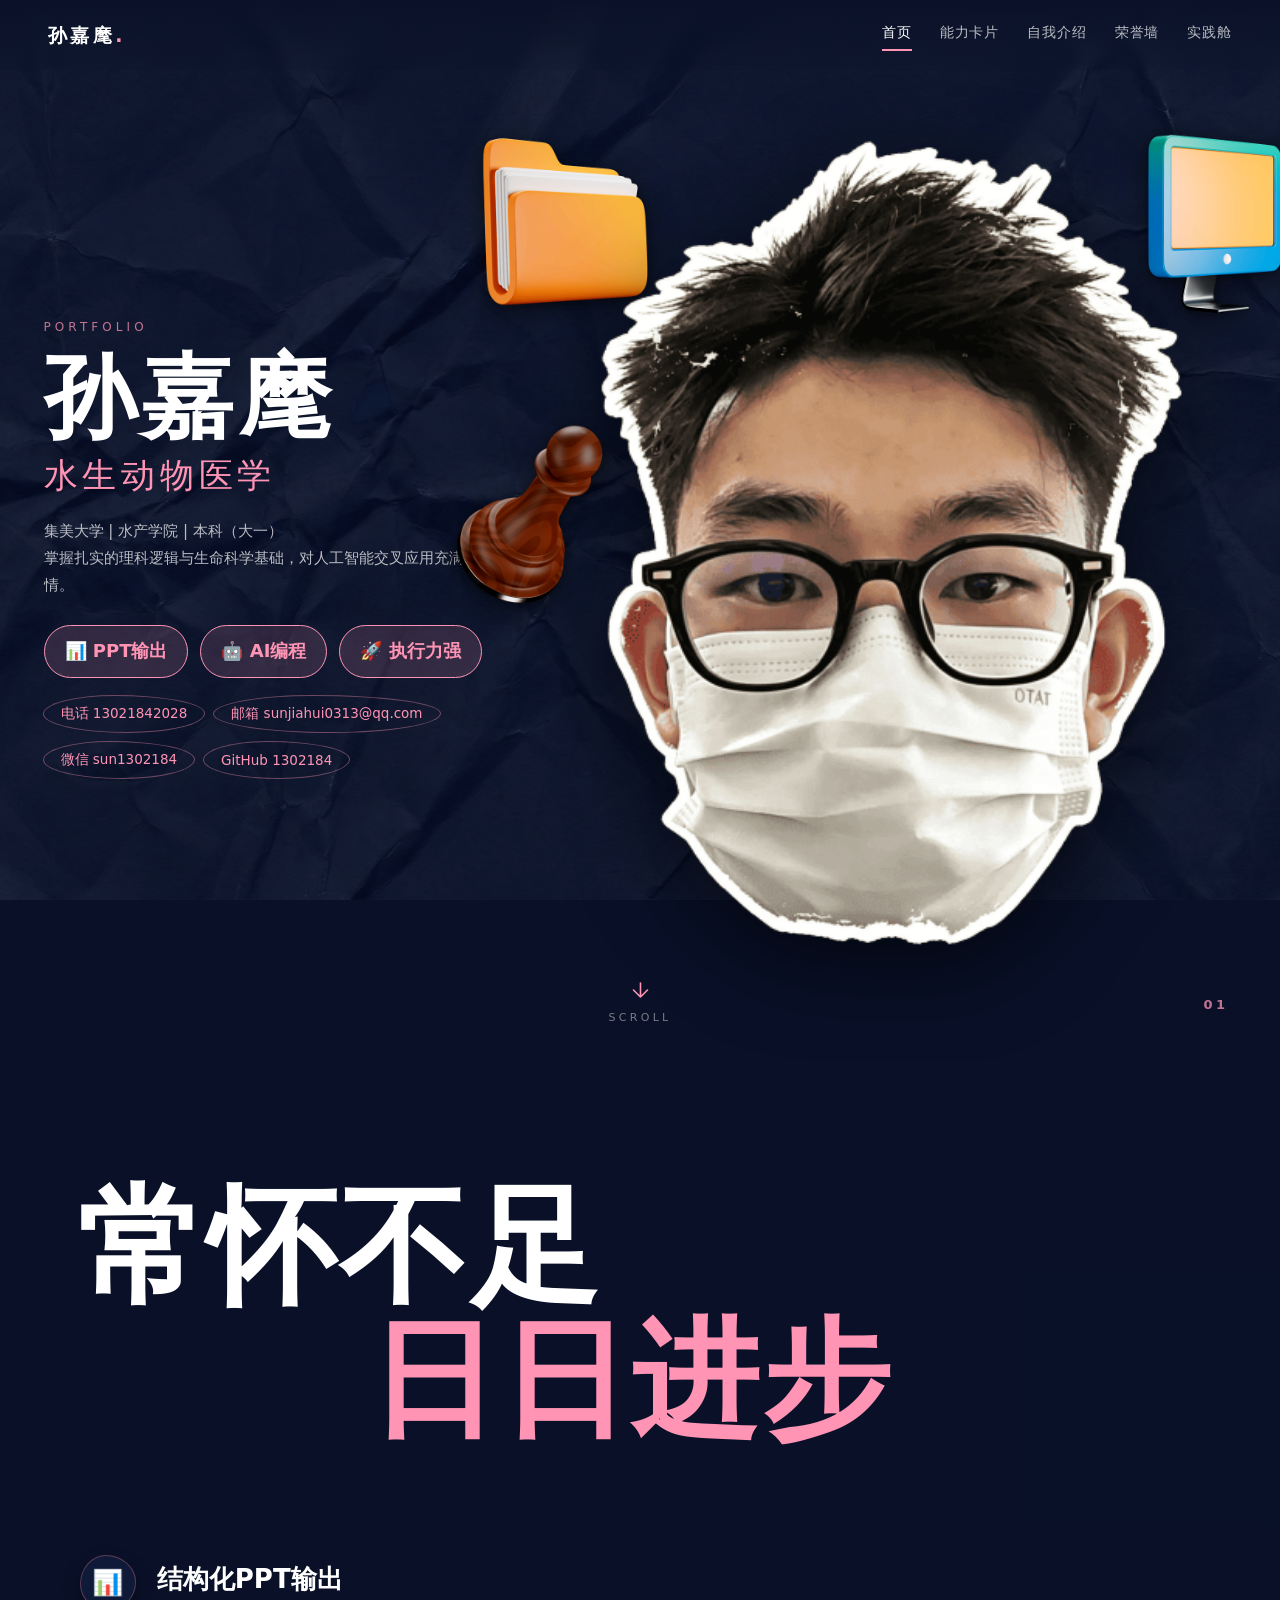
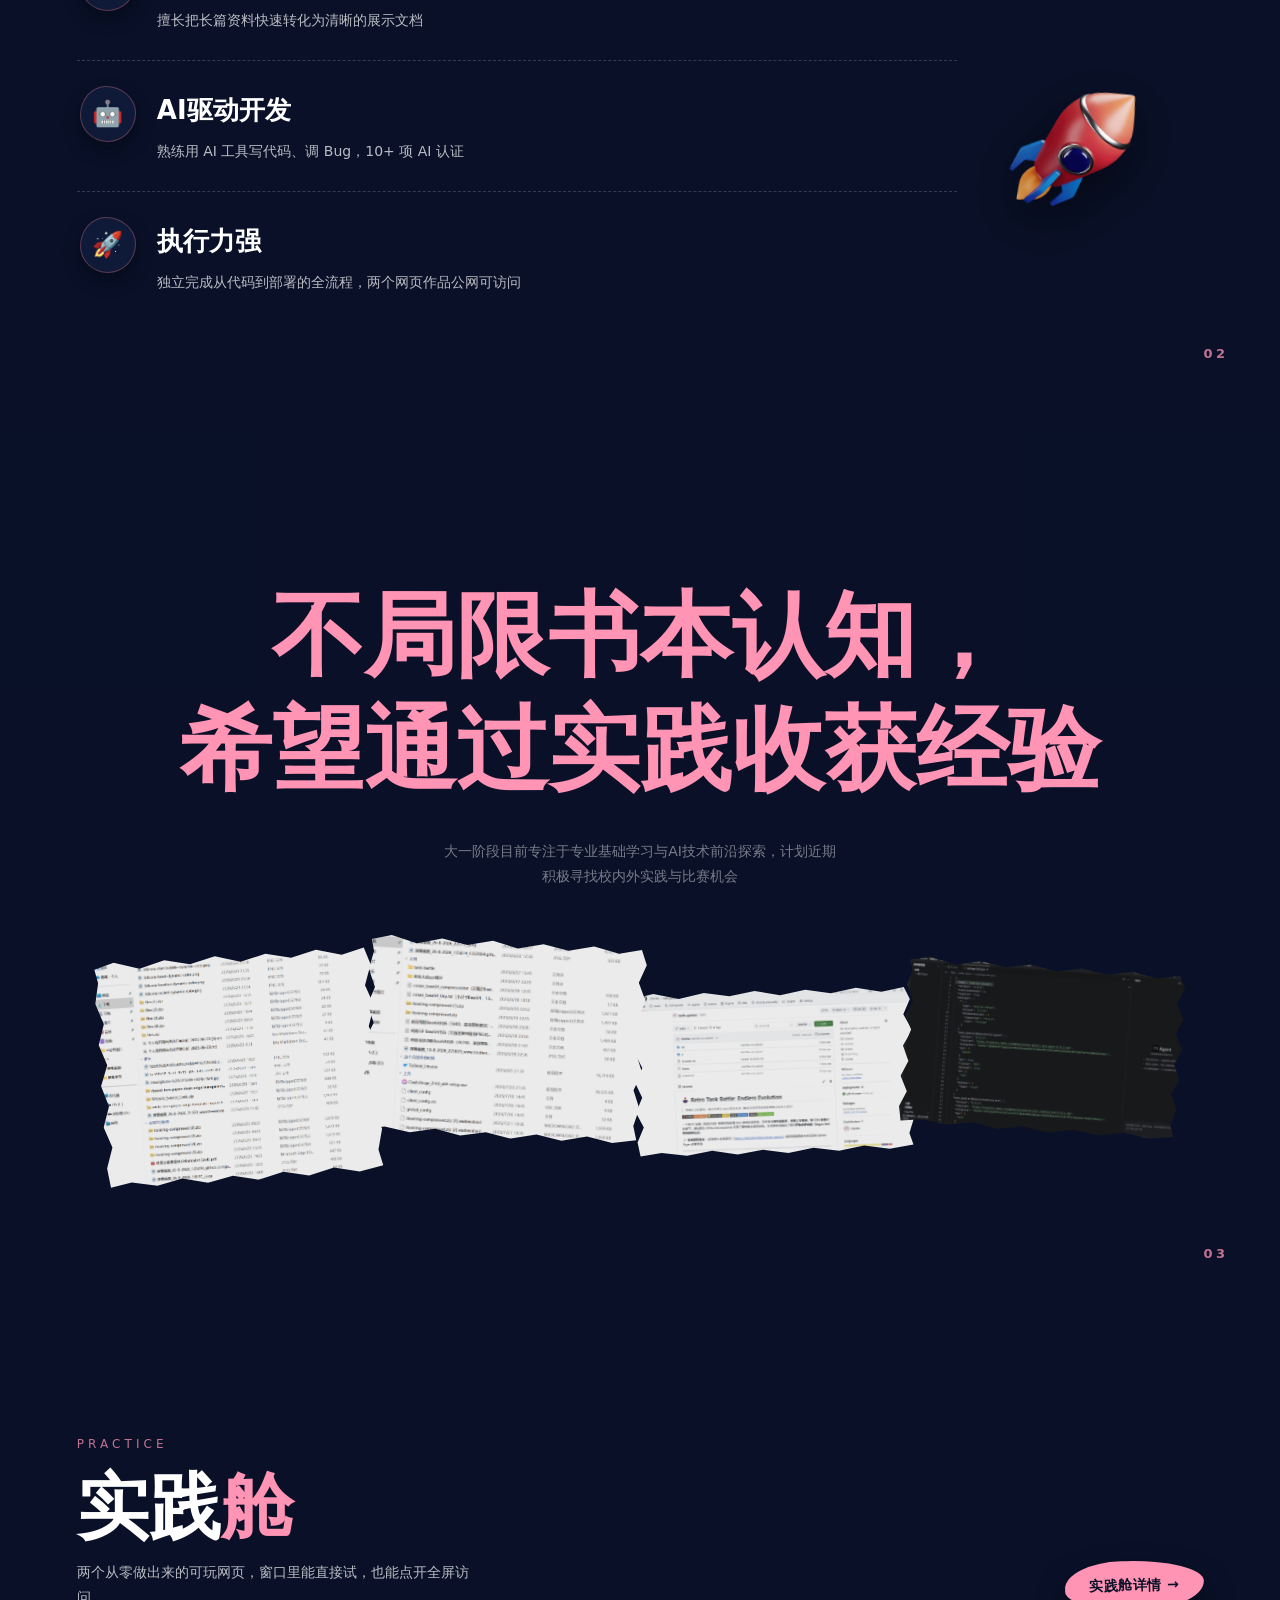
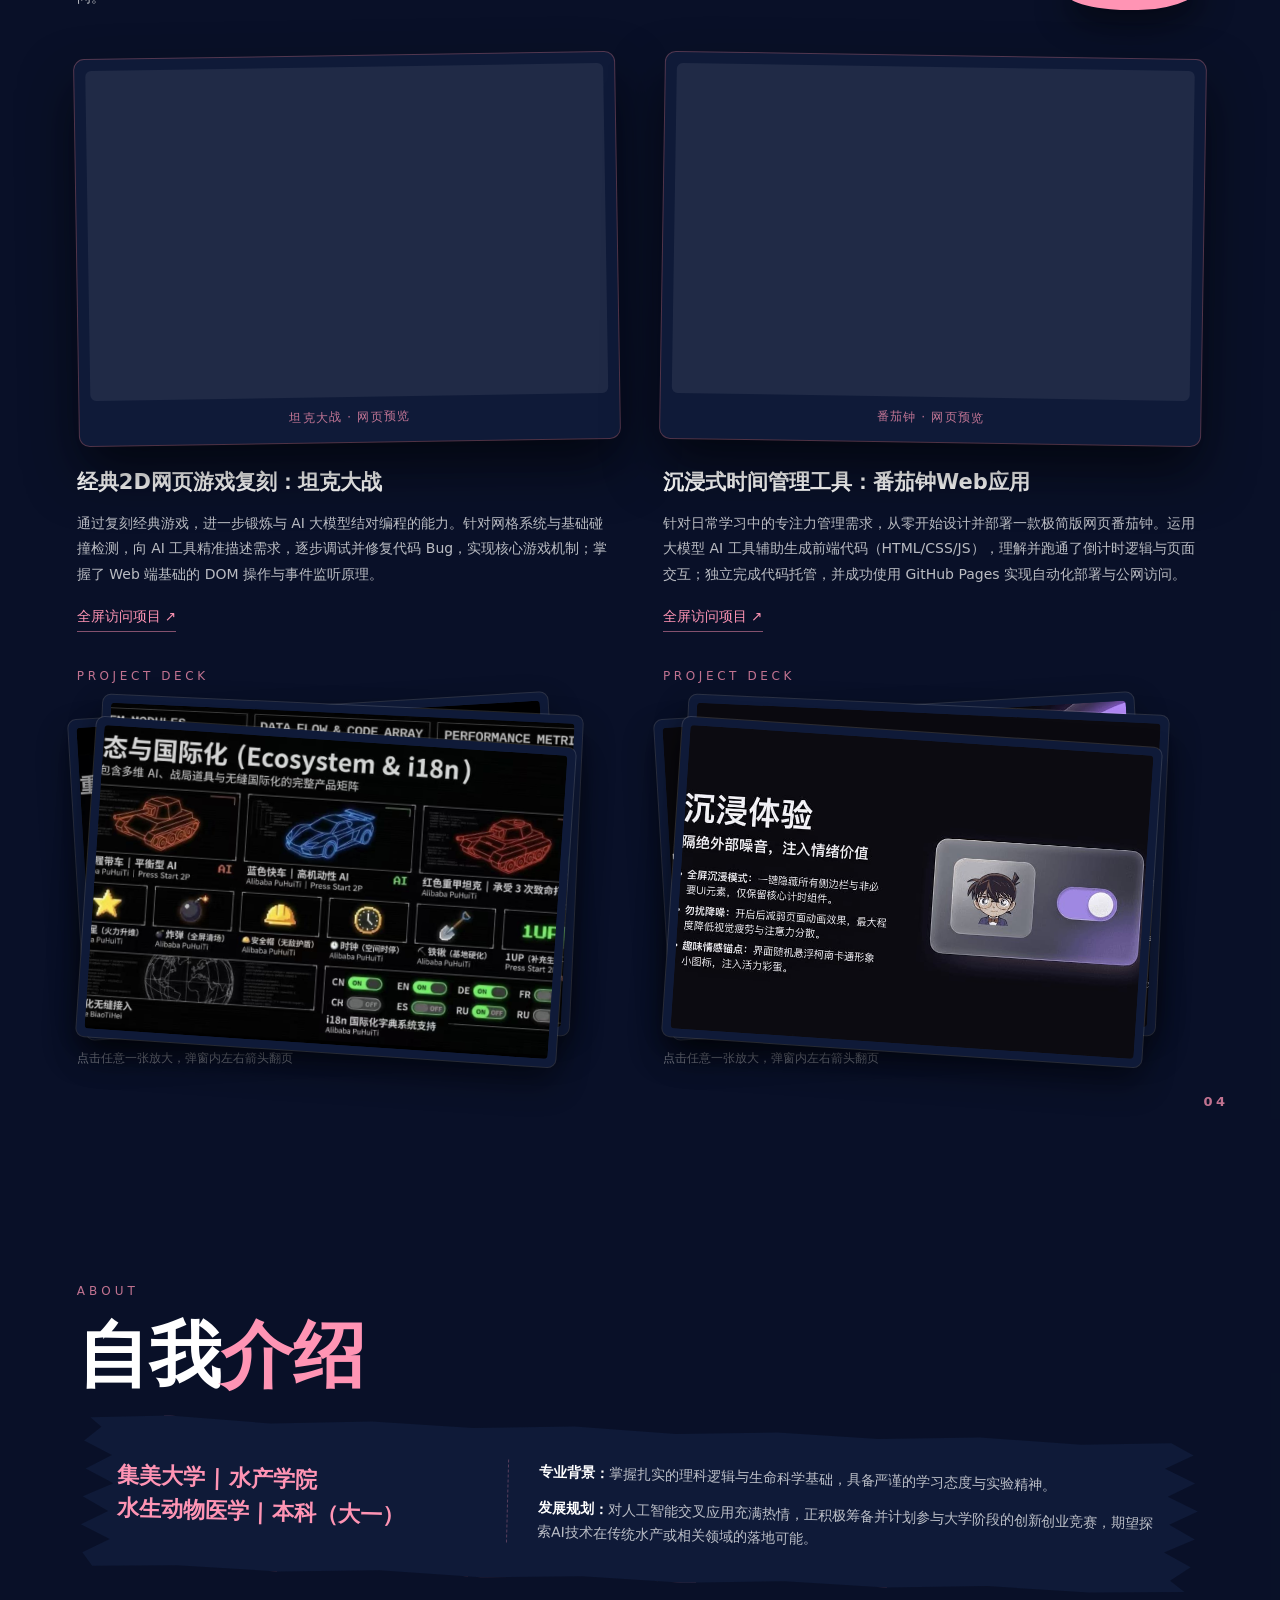
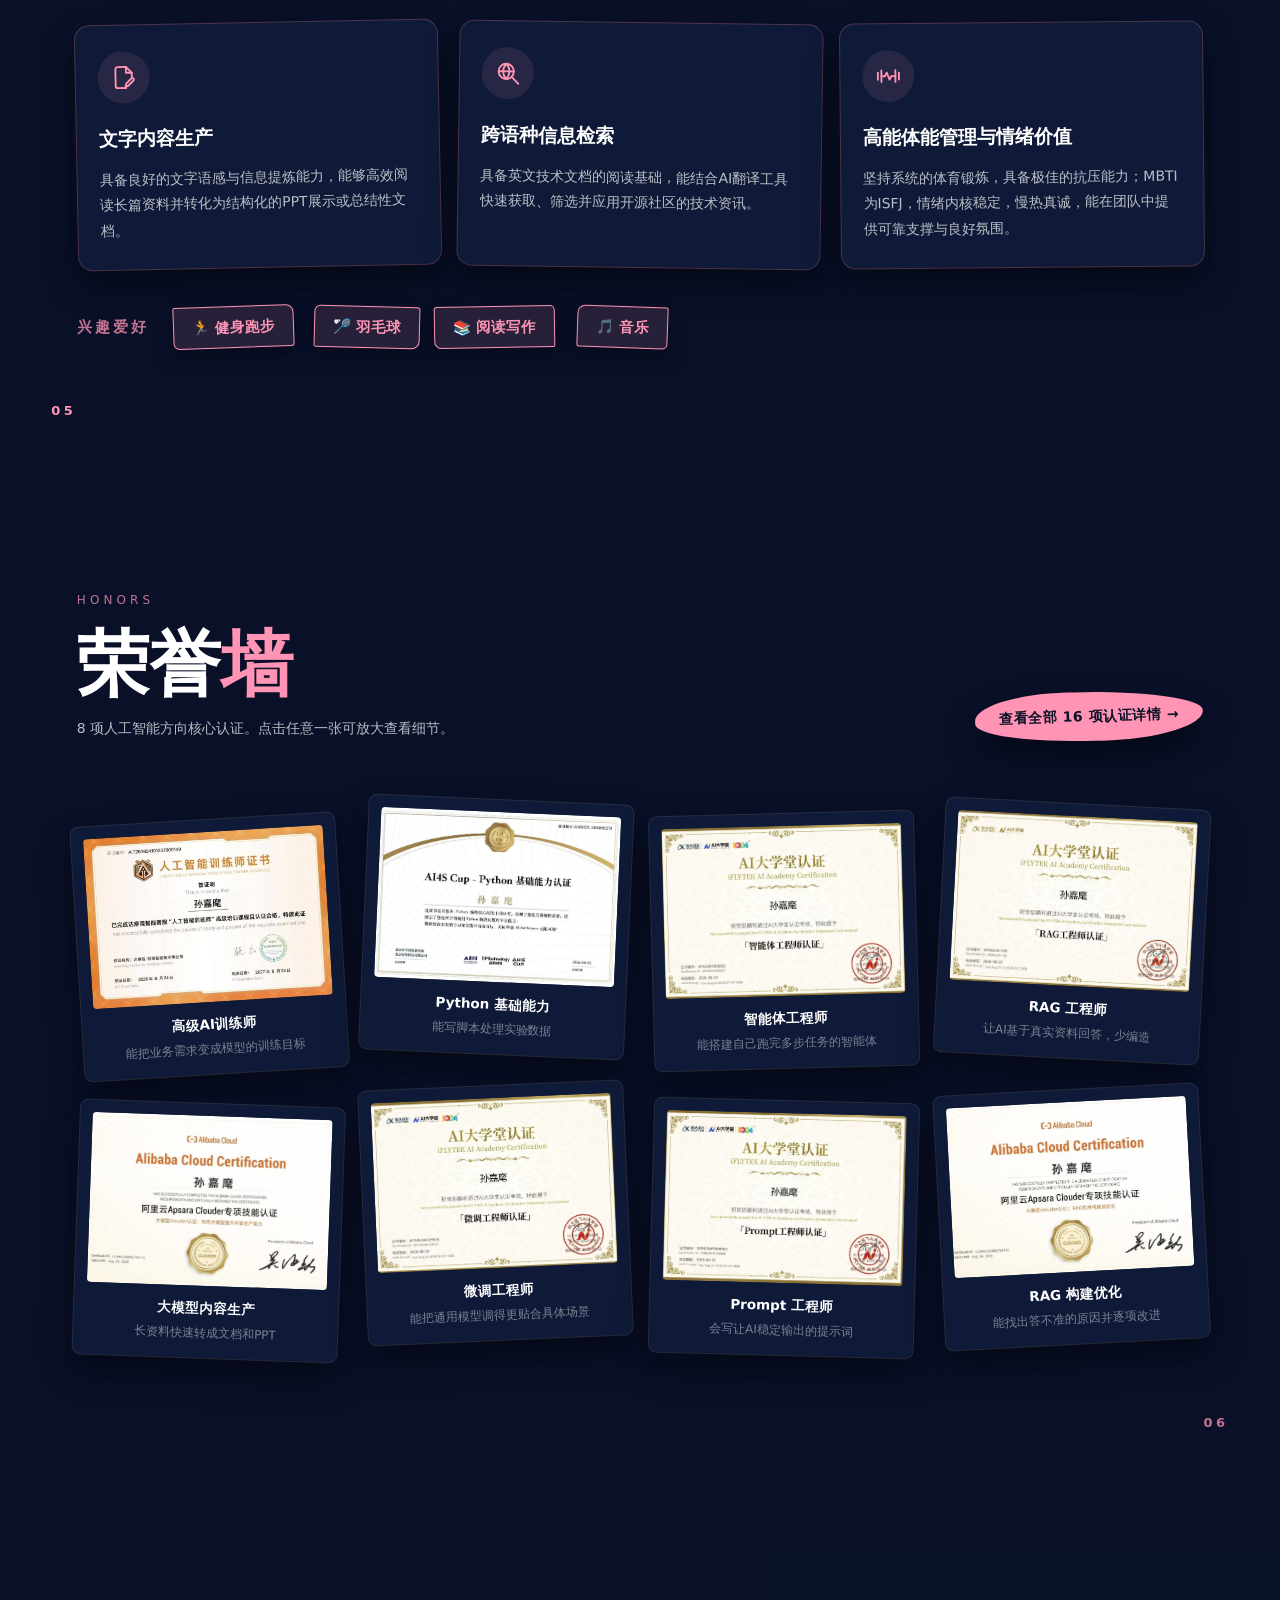
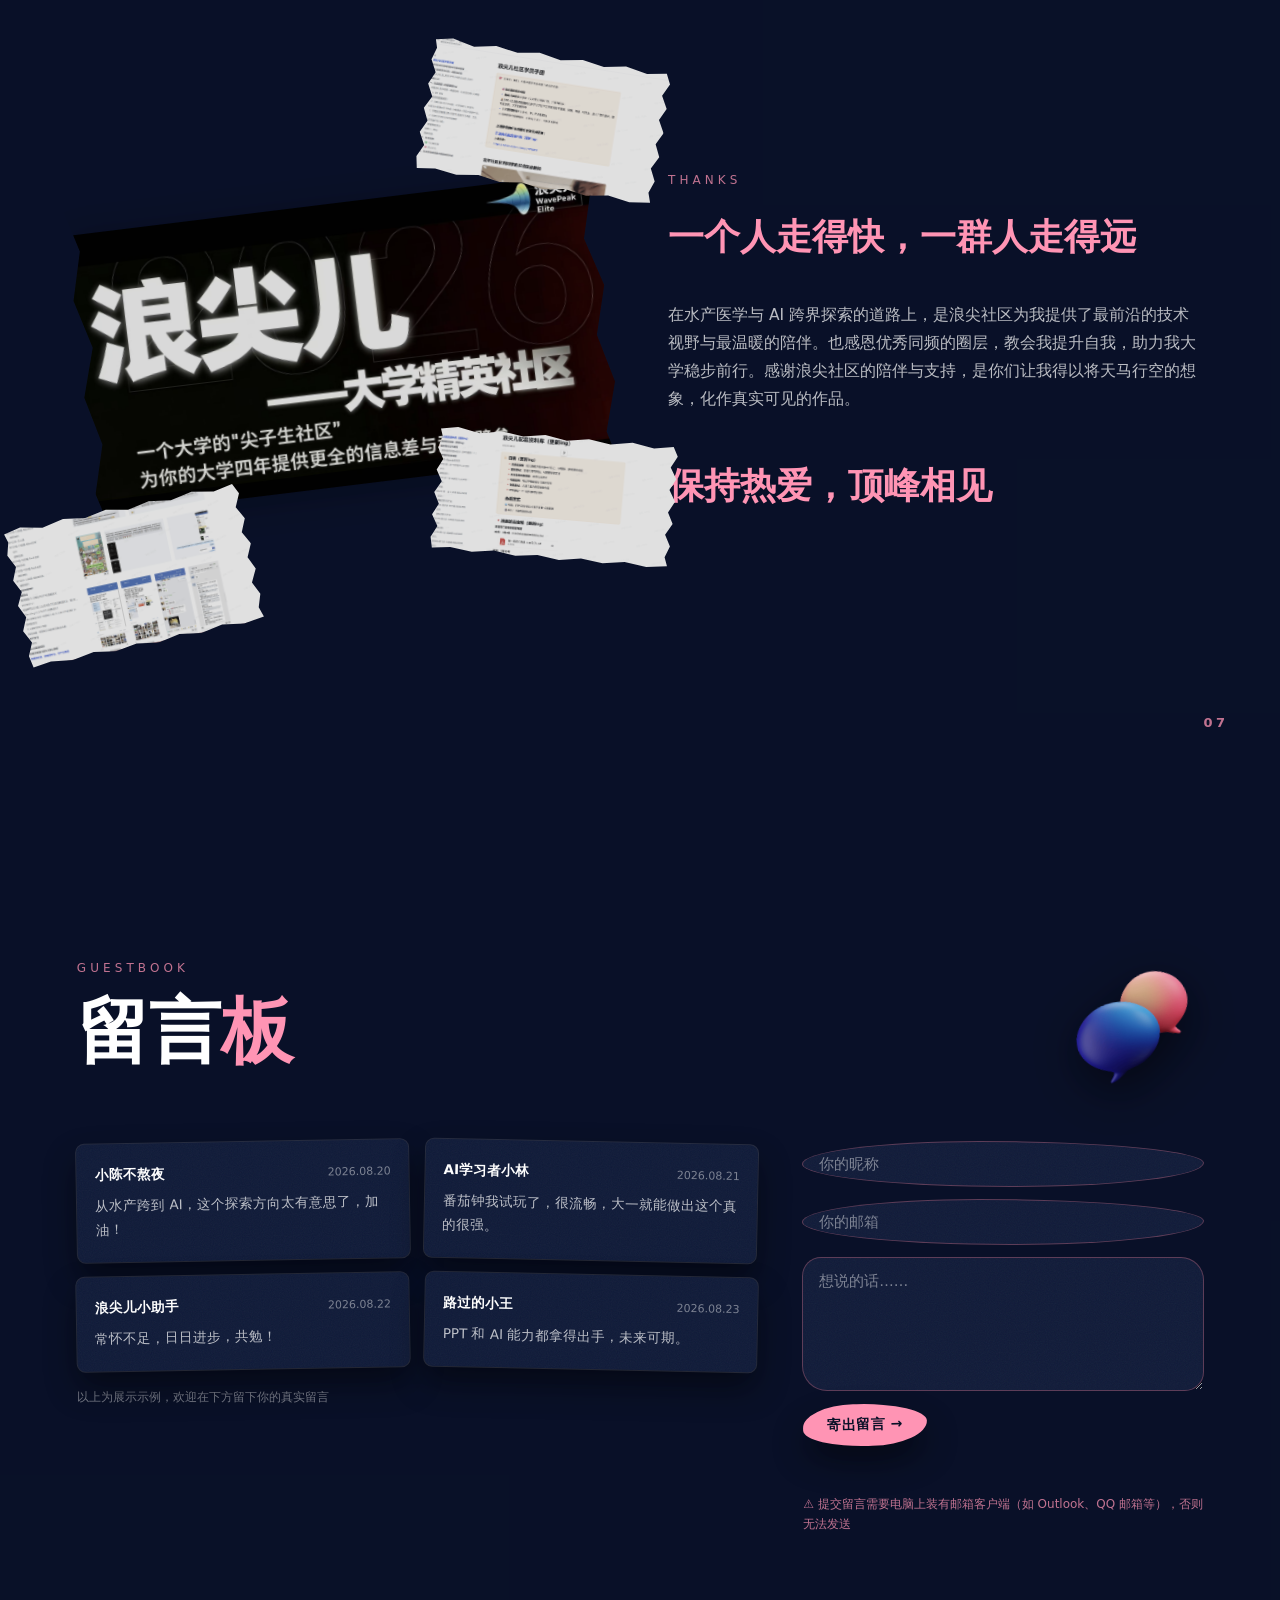
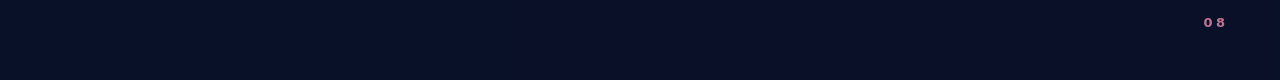
==== commit 9e3c19c0: "Add files via upload" ====
--- a/index.html
+++ b/index.html
@@ -9,12 +9,18 @@
 </head>
 <body>
 
-<!-- 开场封面页 -->
+<!-- =========================================================================
+     开场封面页
+     cover-bg.jpg 已包含全部文字，代码只铺满全屏，不再写任何文案。
+     2.2 秒后自动淡出；点击任意位置或按任意键立即跳过。
+     ========================================================================= -->
 <div id="cover">
     <p class="cover-skip">点击任意处继续</p>
 </div>
 
-<!-- 顶部导航 -->
+<!-- =========================================================================
+     顶部导航（5 个入口）
+     ========================================================================= -->
 <nav class="nav">
     <a class="nav-brand" href="#page1">孙嘉麾<span>.</span></a>
     <div class="nav-menu">
@@ -28,103 +34,211 @@
 
 <main>
 
-<!-- 第 1 页｜首页 -->
+<!-- =========================================================================
+     第 1 页｜首页
+     ========================================================================= -->
 <section class="screen" id="page1">
     <div class="wrap hero-grid">
+
+        <!-- 左：文字整体左移 -->
         <div class="hero-text">
             <p class="eyebrow">PORTFOLIO</p>
-            <h1 class="hero-name">孙嘉麾<span class="hero-role">水生动物医学</span></h1>
-            <p class="hero-major">集美大学 | 水产学院 | 本科（大一）<br>掌握扎实的理科逻辑与生命科学基础，对人工智能交叉应用充满热情。</p>
+            <h1 class="hero-name">
+                孙嘉麾
+                <span class="hero-role">水生动物医学</span>
+            </h1>
+
+            <p class="hero-major">
+                集美大学 | 水产学院 | 本科（大一）<br>
+                掌握扎实的理科逻辑与生命科学基础，对人工智能交叉应用充满热情。
+            </p>
+
+            <!-- 三个标签：纯展示，无链接、无点击 -->
             <div class="tag-row">
-                <span class="tag">📊 PPT输出</span><span class="tag">🤖 AI编程</span><span class="tag">🚀 执行力强</span>
-            </div>
+                <span class="tag">📊 PPT输出</span>
+                <span class="tag">🤖 AI编程</span>
+                <span class="tag">🚀 执行力强</span>
+            </div>
+
+            <!-- 联系方式：点击一键复制 -->
             <div class="contact-row">
-                <button type="button" class="contact-btn" data-copy="13021842028"><span class="c-label">电话 13021842028</span></button>
-                <button type="button" class="contact-btn" data-copy="sunjiahui0313@qq.com"><span class="c-label">邮箱 sunjiahui0313@qq.com</span></button>
-                <button type="button" class="contact-btn" data-copy="sun1302184"><span class="c-label">微信 sun1302184</span></button>
-                <button type="button" class="contact-btn" data-copy="https://github.com/1302184"><span class="c-label">GitHub 1302184</span></button>
-            </div>
-        </div>
+                <button type="button" class="contact-btn" data-copy="13021842028">
+                    <span class="c-label">电话 13021842028</span>
+                </button>
+                <button type="button" class="contact-btn" data-copy="sunjiahui0313@qq.com">
+                    <span class="c-label">邮箱 sunjiahui0313@qq.com</span>
+                </button>
+                <button type="button" class="contact-btn" data-copy="sun1302184">
+                    <span class="c-label">微信 sun1302184</span>
+                </button>
+                <button type="button" class="contact-btn" data-copy="https://github.com/1302184">
+                    <span class="c-label">GitHub 1302184</span>
+                </button>
+            </div>
+        </div>
+
+        <!-- 右：头像 + 三个 3D 图标 -->
         <div class="head-stage">
-            <a class="head-icon icon-1" href="#page5"><span class="icon-tip">自我介绍</span><img src="item1.png" alt="自我介绍" width="232" height="232"></a>
-            <a class="head-icon icon-2" href="honors.html"><span class="icon-tip">荣誉墙</span><img src="item2.png" alt="荣誉墙" width="232" height="232"></a>
-            <a class="head-icon icon-3" href="practice.html"><span class="icon-tip">实践舱</span><img src="item3.png" alt="实践舱" width="232" height="232"></a>
-            <!-- 手机端按需加载小图，防 GPU 溢出 -->
-            <picture>
-                <source media="(max-width: 768px)" srcset="head-mobile.png">
-                <img class="head-photo" src="head-full.png" alt="孙嘉麾" width="640" height="800">
-            </picture>
-        </div>
-    </div>
-    <div class="scroll-hint"><svg viewBox="0 0 24 24"><path d="M12 5v14M19 12l-7 7-7-7"></path></svg><span>SCROLL</span></div>
+            <a class="head-icon icon-1" href="#page5">
+                <span class="icon-tip">自我介绍</span>
+                <img src="item1.png" alt="自我介绍" width="232" height="232">
+            </a>
+            <a class="head-icon icon-2" href="honors.html">
+                <span class="icon-tip">荣誉墙</span>
+                <img src="item2.png" alt="荣誉墙" width="232" height="232">
+            </a>
+            <a class="head-icon icon-3" href="practice.html">
+                <span class="icon-tip">实践舱</span>
+                <img src="item3.png" alt="实践舱" width="232" height="232">
+            </a>
+
+            <!-- 优化点：使用 img 原生 srcset 与 sizes 属性，手机端按需加载小图 head-mobile.png -->
+            <img class="head-photo" 
+                 src="head-full.png"
+                 srcset="head-mobile.png 500w, head-full.png 1000w"
+                 sizes="(max-width: 768px) 75vw, 400px"
+                 alt="孙嘉麾" 
+                 width="640" 
+                 height="800">
+        </div>
+
+    </div>
+
+    <div class="scroll-hint">
+        <svg viewBox="0 0 24 24"><path d="M12 5v14M19 12l-7 7-7-7"></path></svg>
+        <span>SCROLL</span>
+    </div>
+
     <span class="folio">01</span>
 </section>
 
-<!-- 第 2 页｜能力卡片页 -->
+<!-- =========================================================================
+     第 2 页｜能力卡片页
+     ========================================================================= -->
 <section class="screen" id="page2">
     <div class="wrap" style="position:relative">
-        <h2 class="motto"><span class="m1">常怀不足</span><span class="m2">日日进步</span></h2>
+        <h2 class="motto">
+            <span class="m1">常怀不足</span>
+            <span class="m2">日日进步</span>
+        </h2>
+
         <div class="ability-list">
-            <div class="ability-row"><div class="ability-icon">📊</div><div><h3 class="ability-t">结构化PPT输出</h3><p class="ability-d">擅长把长篇资料快速转化为清晰的展示文档</p></div></div>
-            <div class="ability-row"><div class="ability-icon">🤖</div><div><h3 class="ability-t">AI驱动开发</h3><p class="ability-d">熟练用 AI 工具写代码、调 Bug，10+ 项 AI 认证</p></div></div>
-            <div class="ability-row"><div class="ability-icon">🚀</div><div><h3 class="ability-t">执行力强</h3><p class="ability-d">独立完成从代码到部署的全流程，两个网页作品公网可访问</p></div></div>
-        </div>
-        <img class="deco-p2" src="item7.png" alt="" aria-hidden="true" width="168" height="168">
-    </div>
+            <div class="ability-row">
+                <div class="ability-icon">📊</div>
+                <div>
+                    <h3 class="ability-t">结构化PPT输出</h3>
+                    <p class="ability-d">擅长把长篇资料快速转化为清晰的展示文档</p>
+                </div>
+            </div>
+            <div class="ability-row">
+                <div class="ability-icon">🤖</div>
+                <div>
+                    <h3 class="ability-t">AI驱动开发</h3>
+                    <p class="ability-d">熟练用 AI 工具写代码、调 Bug，10+ 项 AI 认证</p>
+                </div>
+            </div>
+            <div class="ability-row">
+                <div class="ability-icon">🚀</div>
+                <div>
+                    <h3 class="ability-t">执行力强</h3>
+                    <p class="ability-d">独立完成从代码到部署的全流程，两个网页作品公网可访问</p>
+                </div>
+            </div>
+        </div>
+
+        <img class="deco-p2" src="item7.png" alt="" aria-hidden="true" width="168" height="168" loading="lazy">
+    </div>
+
     <span class="folio">02</span>
 </section>
 
-<!-- 第 3 页｜实践舱前置文字页 -->
+<!-- =========================================================================
+     第 3 页｜实践舱前置文字页 (加入 loading="lazy")
+     ========================================================================= -->
 <section class="screen lead-screen" id="page3">
     <div class="wrap lead-inner">
         <p class="lead-main">不局限书本认知，<br>希望通过实践收获经验</p>
         <p class="lead-note">大一阶段目前专注于专业基础学习与AI技术前沿探索，计划近期积极寻找校内外实践与比赛机会</p>
+
         <div class="sj-row">
-            <img class="sj sj-1" src="sj1.png" alt="实践记录 1" width="330" height="230" data-lb-group="sj" data-lb-cap="实践记录 · sj1">
-            <img class="sj sj-2" src="sj2.png" alt="实践记录 2" width="330" height="230" data-lb-group="sj" data-lb-cap="实践记录 · sj2">
-            <img class="sj sj-3" src="sj3.png" alt="实践记录 3" width="330" height="230" data-lb-group="sj" data-lb-cap="实践记录 · sj3">
-            <img class="sj sj-4" src="sj4.png" alt="实践记录 4" width="330" height="230" data-lb-group="sj" data-lb-cap="实践记录 · sj4">
-        </div>
-    </div>
+            <img class="sj sj-1" src="sj1.png" alt="实践记录 1" width="330" height="230" data-lb-group="sj" data-lb-cap="实践记录 · sj1" loading="lazy">
+            <img class="sj sj-2" src="sj2.png" alt="实践记录 2" width="330" height="230" data-lb-group="sj" data-lb-cap="实践记录 · sj2" loading="lazy">
+            <img class="sj sj-3" src="sj3.png" alt="实践记录 3" width="330" height="230" data-lb-group="sj" data-lb-cap="实践记录 · sj3" loading="lazy">
+            <img class="sj sj-4" src="sj4.png" alt="实践记录 4" width="330" height="230" data-lb-group="sj" data-lb-cap="实践记录 · sj4" loading="lazy">
+        </div>
+    </div>
+
     <span class="folio">03</span>
 </section>
 
-<!-- 第 4 页｜实践舱 · 项目展示页 -->
+<!-- =========================================================================
+     第 4 页｜实践舱 · 项目展示页 (加入 loading="lazy")
+     ========================================================================= -->
 <section class="screen" id="page4">
     <div class="wrap">
         <div class="sec-head">
-            <div><p class="eyebrow">PRACTICE</p><h2 class="sec-title">实践<em>舱</em></h2><p class="sec-sub">两个从零做出来的可玩网页，窗口里能直接试，也能点开全屏访问。</p></div>
+            <div>
+                <p class="eyebrow">PRACTICE</p>
+                <h2 class="sec-title">实践<em>舱</em></h2>
+                <p class="sec-sub">两个从零做出来的可玩网页，窗口里能直接试，也能点开全屏访问。</p>
+            </div>
             <a class="sticker-btn" href="practice.html">实践舱详情 →</a>
         </div>
+
         <div class="practice-grid">
+            <!-- ===== 项目一：坦克大战 ===== -->
             <div class="practice-unit">
-                <div class="preview-frame"><iframe src="https://1302184.github.io/tank-games/" sandbox="allow-scripts allow-same-origin" title="坦克大战预览"></iframe><p class="preview-cap">坦克大战 · 网页预览</p></div>
+                <div class="preview-frame">
+                    <iframe src="https://1302184.github.io/tank-games/" sandbox="allow-scripts allow-same-origin" title="坦克大战预览" loading="lazy"></iframe>
+                    <p class="preview-cap">坦克大战 · 网页预览</p>
+                </div>
                 <div class="code-note">
-                    <h3>经典2D网页游戏复刻：坦克大战</h3><p>通过复刻经典游戏，进一步锻炼与 AI 大模型结对编程的能力。针对网格系统与基础碰撞检测，向 AI 工具精准描述需求，逐步调试并修复代码 Bug，实现核心游戏机制；掌握了 Web 端基础的 DOM 操作与事件监听原理。</p>
+                    <h3>经典2D网页游戏复刻：坦克大战</h3>
+                    <p>通过复刻经典游戏，进一步锻炼与 AI 大模型结对编程的能力。针对网格系统与基础碰撞检测，向 AI 工具精准描述需求，逐步调试并修复代码 Bug，实现核心游戏机制；掌握了 Web 端基础的 DOM 操作与事件监听原理。</p>
                     <a class="text-link" href="https://1302184.github.io/tank-games/" target="_blank" rel="noopener">全屏访问项目 ↗</a>
                 </div>
+                <!-- 🔴 PPT 堆叠：坦克大战 3 张 -->
                 <div class="ppt-stack-wrap">
                     <p class="ppt-stack-label">PROJECT DECK</p>
                     <div class="ppt-stack" data-group="p4-tank">
-                        <div class="shot" data-cap="坦克大战 · 项目讲解 PPT"><img src="ppt-tank1.jpg" alt="坦克大战 PPT 第1页" width="464" height="304"></div>
-                        <div class="shot" data-cap="坦克大战 · 项目讲解 PPT"><img src="ppt-tank2.jpg" alt="坦克大战 PPT 第2页" width="464" height="304"></div>
-                        <div class="shot" data-cap="坦克大战 · 项目讲解 PPT"><img src="ppt-tank3.jpg" alt="坦克大战 PPT 第3页" width="464" height="304"></div>
+                        <div class="shot" data-cap="坦克大战 · 项目讲解 PPT">
+                            <img src="ppt-tank1.jpg" alt="坦克大战 PPT 第1页" width="464" height="304" loading="lazy">
+                        </div>
+                        <div class="shot" data-cap="坦克大战 · 项目讲解 PPT">
+                            <img src="ppt-tank2.jpg" alt="坦克大战 PPT 第2页" width="464" height="304" loading="lazy">
+                        </div>
+                        <div class="shot" data-cap="坦克大战 · 项目讲解 PPT">
+                            <img src="ppt-tank3.jpg" alt="坦克大战 PPT 第3页" width="464" height="304" loading="lazy">
+                        </div>
                     </div>
                     <p class="ppt-stack-hint">点击任意一张放大，弹窗内左右箭头翻页</p>
                 </div>
             </div>
+
+            <!-- ===== 项目二：番茄钟 ===== -->
             <div class="practice-unit">
-                <div class="preview-frame"><iframe src="https://1302184.github.io/-fanqiezhong/" sandbox="allow-scripts allow-same-origin" title="番茄钟预览"></iframe><p class="preview-cap">番茄钟 · 网页预览</p></div>
+                <div class="preview-frame">
+                    <iframe src="https://1302184.github.io/-fanqiezhong/" sandbox="allow-scripts allow-same-origin" title="番茄钟预览" loading="lazy"></iframe>
+                    <p class="preview-cap">番茄钟 · 网页预览</p>
+                </div>
                 <div class="code-note">
-                    <h3>沉浸式时间管理工具：番茄钟Web应用</h3><p>针对日常学习中的专注力管理需求，从零开始设计并部署一款极简版网页番茄钟。运用大模型 AI 工具辅助生成前端代码（HTML/CSS/JS），理解并跑通了倒计时逻辑与页面交互；独立完成代码托管，并成功使用 GitHub Pages 实现自动化部署与公网访问。</p>
+                    <h3>沉浸式时间管理工具：番茄钟Web应用</h3>
+                    <p>针对日常学习中的专注力管理需求，从零开始设计并部署一款极简版网页番茄钟。运用大模型 AI 工具辅助生成前端代码（HTML/CSS/JS），理解并跑通了倒计时逻辑与页面交互；独立完成代码托管，并成功使用 GitHub Pages 实现自动化部署与公网访问。</p>
                     <a class="text-link" href="https://1302184.github.io/-fanqiezhong/" target="_blank" rel="noopener">全屏访问项目 ↗</a>
                 </div>
+                <!-- 🔴 PPT 堆叠：番茄钟 3 张 -->
                 <div class="ppt-stack-wrap">
                     <p class="ppt-stack-label">PROJECT DECK</p>
                     <div class="ppt-stack" data-group="p4-tomato">
-                        <div class="shot" data-cap="番茄钟 · 项目讲解 PPT"><img src="f1.jpg" alt="番茄钟 PPT 第1页" width="464" height="304"></div>
-                        <div class="shot" data-cap="番茄钟 · 项目讲解 PPT"><img src="f2.jpg" alt="番茄钟 PPT 第2页" width="464" height="304"></div>
-                        <div class="shot" data-cap="番茄钟 · 项目讲解 PPT"><img src="f3.jpg" alt="番茄钟 PPT 第3页" width="464" height="304"></div>
+                        <div class="shot" data-cap="番茄钟 · 项目讲解 PPT">
+                            <img src="f1.jpg" alt="番茄钟 PPT 第1页" width="464" height="304" loading="lazy">
+                        </div>
+                        <div class="shot" data-cap="番茄钟 · 项目讲解 PPT">
+                            <img src="f2.jpg" alt="番茄钟 PPT 第2页" width="464" height="304" loading="lazy">
+                        </div>
+                        <div class="shot" data-cap="番茄钟 · 项目讲解 PPT">
+                            <img src="f3.jpg" alt="番茄钟 PPT 第3页" width="464" height="304" loading="lazy">
+                        </div>
                     </div>
                     <p class="ppt-stack-hint">点击任意一张放大，弹窗内左右箭头翻页</p>
                 </div>
@@ -134,65 +248,163 @@
     <span class="folio">04</span>
 </section>
 
-<!-- 第 5 页｜自我介绍页 -->
+<!-- =========================================================================
+     第 5 页｜自我介绍页（重新排版：加入兴趣爱好、强化杂志拼贴感）
+     ========================================================================= -->
 <section class="screen" id="page5">
     <div class="wrap about-wrap">
-        <div class="sec-head about-head"><div><p class="eyebrow">ABOUT</p><h2 class="sec-title">自我<em>介绍</em></h2></div></div>
+        <div class="sec-head about-head">
+            <div>
+                <p class="eyebrow">ABOUT</p>
+                <h2 class="sec-title">自我<em>介绍</em></h2>
+            </div>
+        </div>
+
         <div class="edu-card torn-edge">
-            <div class="edu-left"><p class="edu-head">集美大学 | 水产学院<br>水生动物医学 | 本科（大一）</p></div>
-            <div class="edu-right"><p class="edu-line"><strong>专业背景：</strong>掌握扎实的理科逻辑与生命科学基础，具备严谨的学习态度与实验精神。</p><p class="edu-line"><strong>发展规划：</strong>对人工智能交叉应用充满热情，正积极筹备并计划参与大学阶段的创新创业竞赛，期望探索AI技术在传统水产或相关领域的落地可能。</p></div>
-        </div>
+            <div class="edu-left">
+                <p class="edu-head">集美大学 | 水产学院<br>水生动物医学 | 本科（大一）</p>
+            </div>
+            <div class="edu-right">
+                <p class="edu-line"><strong>专业背景：</strong>掌握扎实的理科逻辑与生命科学基础，具备严谨的学习态度与实验精神。</p>
+                <p class="edu-line"><strong>发展规划：</strong>对人工智能交叉应用充满热情，正积极筹备并计划参与大学阶段的创新创业竞赛，期望探索AI技术在传统水产或相关领域的落地可能。</p>
+            </div>
+        </div>
+
         <div class="intro-grid">
-            <article class="paper-card"><div class="intro-ico"><svg viewBox="0 0 24 24"><path d="M14 3H7a2 2 0 0 0-2 2v14a2 2 0 0 0 2 2h7"></path><path d="M14 3l5 5v4"></path><path d="M14 3v5h5"></path><path d="M20.5 14.5l-4.6 4.6-2.4.6.6-2.4 4.6-4.6a1.3 1.3 0 0 1 1.8 1.8z"></path></svg></div><h3 class="intro-t">文字内容生产</h3><p class="intro-p">具备良好的文字语感与信息提炼能力，能够高效阅读长篇资料并转化为结构化的PPT展示或总结性文档。</p></article>
-            <article class="paper-card"><div class="intro-ico"><svg viewBox="0 0 24 24"><circle cx="10.5" cy="10.5" r="6.5"></circle><path d="M4 10.5h13"></path><path d="M10.5 4c1.8 2 2.7 4.2 2.7 6.5s-.9 4.5-2.7 6.5c-1.8-2-2.7-4.2-2.7-6.5S8.7 6 10.5 4z"></path><path d="M15.6 15.6L21 21"></path></svg></div><h3 class="intro-t">跨语种信息检索</h3><p class="intro-p">具备英文技术文档的阅读基础，能结合AI翻译工具快速获取、筛选并应用开源社区的技术资讯。</p></article>
-            <article class="paper-card"><div class="intro-ico"><svg viewBox="0 0 24 24"><path d="M3 9v6M6 7v10M18 7v10M21 9v6"></path><path d="M6 12h3l1.6-3 2.4 6 1.5-3H18"></path></svg></div><h3 class="intro-t">高能体能管理与情绪价值</h3><p class="intro-p">坚持系统的体育锻炼，具备极佳的抗压能力；MBTI为ISFJ，情绪内核稳定，慢热真诚，能在团队中提供可靠支撑与良好氛围。</p></article>
-        </div>
+            <article class="paper-card">
+                <div class="intro-ico">
+                    <svg viewBox="0 0 24 24">
+                        <path d="M14 3H7a2 2 0 0 0-2 2v14a2 2 0 0 0 2 2h7"></path>
+                        <path d="M14 3l5 5v4"></path><path d="M14 3v5h5"></path>
+                        <path d="M20.5 14.5l-4.6 4.6-2.4.6.6-2.4 4.6-4.6a1.3 1.3 0 0 1 1.8 1.8z"></path>
+                    </svg>
+                </div>
+                <h3 class="intro-t">文字内容生产</h3>
+                <p class="intro-p">具备良好的文字语感与信息提炼能力，能够高效阅读长篇资料并转化为结构化的PPT展示或总结性文档。</p>
+            </article>
+            <article class="paper-card">
+                <div class="intro-ico">
+                    <svg viewBox="0 0 24 24">
+                        <circle cx="10.5" cy="10.5" r="6.5"></circle>
+                        <path d="M4 10.5h13"></path>
+                        <path d="M10.5 4c1.8 2 2.7 4.2 2.7 6.5s-.9 4.5-2.7 6.5c-1.8-2-2.7-4.2-2.7-6.5S8.7 6 10.5 4z"></path>
+                        <path d="M15.6 15.6L21 21"></path>
+                    </svg>
+                </div>
+                <h3 class="intro-t">跨语种信息检索</h3>
+                <p class="intro-p">具备英文技术文档的阅读基础，能结合AI翻译工具快速获取、筛选并应用开源社区的技术资讯。</p>
+            </article>
+            <article class="paper-card">
+                <div class="intro-ico">
+                    <svg viewBox="0 0 24 24">
+                        <path d="M3 9v6M6 7v10M18 7v10M21 9v6"></path>
+                        <path d="M6 12h3l1.6-3 2.4 6 1.5-3H18"></path>
+                    </svg>
+                </div>
+                <h3 class="intro-t">高能体能管理与情绪价值</h3>
+                <p class="intro-p">坚持系统的体育锻炼，具备极佳的抗压能力；MBTI为ISFJ，情绪内核稳定，慢热真诚，能在团队中提供可靠支撑与良好氛围。</p>
+            </article>
+        </div>
+
         <div class="hobbies-zone">
             <h3 class="hobbies-title">兴趣爱好</h3>
-            <div class="hobbies-tags"><span class="h-tag t1">🏃 健身跑步</span><span class="h-tag t2">🏸 羽毛球</span><span class="h-tag t3">📚 阅读写作</span><span class="h-tag t4">🎵 音乐</span></div>
+            <div class="hobbies-tags">
+                <span class="h-tag t1">🏃 健身跑步</span>
+                <span class="h-tag t2">🏸 羽毛球</span>
+                <span class="h-tag t3">📚 阅读写作</span>
+                <span class="h-tag t4">🎵 音乐</span>
+            </div>
         </div>
     </div>
     <span class="folio folio-left">05</span>
 </section>
 
-<!-- 第 6 页｜荣誉墙 -->
+<!-- =========================================================================
+     第 6 页｜荣誉墙（软木板静态错落排版，零动画，极致性能）
+     ========================================================================= -->
 <section class="screen" id="page6">
     <div class="wrap">
         <div class="sec-head">
-            <div><p class="eyebrow">HONORS</p><h2 class="sec-title">荣誉<em>墙</em></h2><p class="sec-sub">8 项人工智能方向核心认证。点击任意一张可放大查看细节。</p></div>
+            <div>
+                <p class="eyebrow">HONORS</p>
+                <h2 class="sec-title">荣誉<em>墙</em></h2>
+                <p class="sec-sub">8 项人工智能方向核心认证。点击任意一张可放大查看细节。</p>
+            </div>
             <a class="sticker-btn" href="honors.html">查看全部 16 项认证详情 →</a>
         </div>
+
+        <!-- ===== 静态错落网格 ===== -->
         <div class="corkboard-grid">
-            <figure class="cert-card" data-lb-group="cert" data-lb-cap="阿里达摩院 · 高级AI训练师证书"><img src="13.jpg" alt="高级AI训练师" width="260" height="180"><p class="cert-name">高级AI训练师</p><p class="cert-desc">能把业务需求变成模型的训练目标</p></figure>
-            <figure class="cert-card" data-lb-group="cert" data-lb-cap="玻尔「AI4S Cup - Python 基础能力认证」"><img src="16.jpg" alt="Python基础能力认证" width="260" height="180"><p class="cert-name">Python 基础能力</p><p class="cert-desc">能写脚本处理实验数据</p></figure>
-            <figure class="cert-card" data-lb-group="cert" data-lb-cap="科大讯飞 · 智能体工程师认证"><img src="15.jpg" alt="智能体工程师" width="260" height="180"><p class="cert-name">智能体工程师</p><p class="cert-desc">能搭建自己跑完多步任务的智能体</p></figure>
-            <figure class="cert-card" data-lb-group="cert" data-lb-cap="科大讯飞 · RAG 工程师认证"><img src="14.jpg" alt="RAG工程师" width="260" height="180"><p class="cert-name">RAG 工程师</p><p class="cert-desc">让AI基于真实资料回答，少编造</p></figure>
-            <figure class="cert-card" data-lb-group="cert" data-lb-cap="阿里云 Clouder · 利用大模型提升内容生产能力"><img src="8.jpg" alt="大模型内容生产" width="260" height="180"><p class="cert-name">大模型内容生产</p><p class="cert-desc">长资料快速转成文档和PPT</p></figure>
-            <figure class="cert-card" data-lb-group="cert" data-lb-cap="科大讯飞 · 微调工程师认证"><img src="9.jpg" alt="微调工程师" width="260" height="180"><p class="cert-name">微调工程师</p><p class="cert-desc">能把通用模型调得更贴合具体场景</p></figure>
-            <figure class="cert-card" data-lb-group="cert" data-lb-cap="科大讯飞 · Prompt 工程师认证"><img src="11.jpg" alt="Prompt工程师" width="260" height="180"><p class="cert-name">Prompt 工程师</p><p class="cert-desc">会写让AI稳定输出的提示词</p></figure>
-            <figure class="cert-card" data-lb-group="cert" data-lb-cap="阿里云 Clouder · RAG 应用构建及优化"><img src="17.jpg" alt="RAG应用构建及优化" width="260" height="180"><p class="cert-name">RAG 构建优化</p><p class="cert-desc">能找出答不准的原因并逐项改进</p></figure>
-        </div>
-    </div>
+            <figure class="cert-card" data-lb-group="cert" data-lb-cap="阿里达摩院 · 高级AI训练师证书">
+                <img src="13.jpg" alt="高级AI训练师" width="260" height="180" loading="lazy">
+                <p class="cert-name">高级AI训练师</p><p class="cert-desc">能把业务需求变成模型的训练目标</p>
+            </figure>
+            
+            <figure class="cert-card" data-lb-group="cert" data-lb-cap="玻尔「AI4S Cup - Python 基础能力认证」">
+                <img src="16.jpg" alt="Python基础能力认证" width="260" height="180" loading="lazy">
+                <p class="cert-name">Python 基础能力</p><p class="cert-desc">能写脚本处理实验数据</p>
+            </figure>
+            
+            <figure class="cert-card" data-lb-group="cert" data-lb-cap="科大讯飞 · 智能体工程师认证">
+                <img src="15.jpg" alt="智能体工程师" width="260" height="180" loading="lazy">
+                <p class="cert-name">智能体工程师</p><p class="cert-desc">能搭建自己跑完多步任务的智能体</p>
+            </figure>
+            
+            <figure class="cert-card" data-lb-group="cert" data-lb-cap="科大讯飞 · RAG 工程师认证">
+                <img src="14.jpg" alt="RAG工程师" width="260" height="180" loading="lazy">
+                <p class="cert-name">RAG 工程师</p><p class="cert-desc">让AI基于真实资料回答，少编造</p>
+            </figure>
+            
+            <figure class="cert-card" data-lb-group="cert" data-lb-cap="阿里云 Clouder · 利用大模型提升内容生产能力">
+                <img src="8.jpg" alt="大模型内容生产" width="260" height="180" loading="lazy">
+                <p class="cert-name">大模型内容生产</p><p class="cert-desc">长资料快速转成文档和PPT</p>
+            </figure>
+            
+            <figure class="cert-card" data-lb-group="cert" data-lb-cap="科大讯飞 · 微调工程师认证">
+                <img src="9.jpg" alt="微调工程师" width="260" height="180" loading="lazy">
+                <p class="cert-name">微调工程师</p><p class="cert-desc">能把通用模型调得更贴合具体场景</p>
+            </figure>
+            
+            <figure class="cert-card" data-lb-group="cert" data-lb-cap="科大讯飞 · Prompt 工程师认证">
+                <img src="11.jpg" alt="Prompt工程师" width="260" height="180" loading="lazy">
+                <p class="cert-name">Prompt 工程师</p><p class="cert-desc">会写让AI稳定输出的提示词</p>
+            </figure>
+            
+            <figure class="cert-card" data-lb-group="cert" data-lb-cap="阿里云 Clouder · RAG 应用构建及优化">
+                <img src="17.jpg" alt="RAG应用构建及优化" width="260" height="180" loading="lazy">
+                <p class="cert-name">RAG 构建优化</p><p class="cert-desc">能找出答不准的原因并逐项改进</p>
+            </figure>
+        </div>
+    </div>
+
     <span class="folio">06</span>
 </section>
 
-<!-- 第 7 页｜特别鸣谢 -->
+<!-- =========================================================================
+     第 7 页｜特别鸣谢 (加入 loading="lazy")
+     ========================================================================= -->
 <section class="screen thanks-screen" id="page7">
     <div class="thanks-block">
         <div class="thanks-photo-wrap">
-            <img class="thanks-photo" src="浪尖儿社区.jpg" alt="浪尖儿社区" width="720" height="500" data-lb-group="thanks" data-lb-cap="浪尖儿社区">
-            <img class="sq sq-1" src="sq1.png" alt="浪尖儿社区花絮 1" width="290" height="200" data-lb-group="thanks" data-lb-cap="浪尖儿社区 · 花絮 1">
-            <img class="sq sq-2" src="sq2.png" alt="浪尖儿社区花絮 2" width="290" height="200" data-lb-group="thanks" data-lb-cap="浪尖儿社区 · 花絮 2">
-            <img class="sq sq-3" src="sq3.png" alt="浪尖儿社区花絮 3" width="290" height="200" data-lb-group="thanks" data-lb-cap="浪尖儿社区 · 花絮 3">
-        </div>
+            <img class="thanks-photo" src="浪尖儿社区.jpg" alt="浪尖儿社区" width="720" height="500" data-lb-group="thanks" data-lb-cap="浪尖儿社区" loading="lazy">
+            <img class="sq sq-1" src="sq1.png" alt="浪尖儿社区花絮 1" width="290" height="200" data-lb-group="thanks" data-lb-cap="浪尖儿社区 · 花絮 1" loading="lazy">
+            <img class="sq sq-2" src="sq2.png" alt="浪尖儿社区花絮 2" width="290" height="200" data-lb-group="thanks" data-lb-cap="浪尖儿社区 · 花絮 2" loading="lazy">
+            <img class="sq sq-3" src="sq3.png" alt="浪尖儿社区花絮 3" width="290" height="200" data-lb-group="thanks" data-lb-cap="浪尖儿社区 · 花絮 3" loading="lazy">
+        </div>
+
         <div class="thanks-text">
-            <p class="eyebrow">THANKS</p><p class="thanks-top">一个人走得快，一群人走得远</p><p class="thanks-body">在水产医学与 AI 跨界探索的道路上，是浪尖社区为我提供了最前沿的技术视野与最温暖的陪伴。也感恩优秀同频的圈层，教会我提升自我，助力我大学稳步前行。感谢浪尖社区的陪伴与支持，是你们让我得以将天马行空的想象，化作真实可见的作品。</p><p class="thanks-bottom">保持热爱，顶峰相见</p>
+            <p class="eyebrow">THANKS</p>
+            <p class="thanks-top">一个人走得快，一群人走得远</p>
+            <p class="thanks-body">在水产医学与 AI 跨界探索的道路上，是浪尖社区为我提供了最前沿的技术视野与最温暖的陪伴。也感恩优秀同频的圈层，教会我提升自我，助力我大学稳步前行。感谢浪尖社区的陪伴与支持，是你们让我得以将天马行空的想象，化作真实可见的作品。</p>
+            <p class="thanks-bottom">保持热爱，顶峰相见</p>
         </div>
     </div>
     <span class="folio">07</span>
 </section>
 
-<!-- 第 8 页｜留言板 -->
+<!-- =========================================================================
+     第 8 页｜留言板
+     ========================================================================= -->
 <section class="screen" id="page8">
     <div class="wrap">
         <div class="board-head">
@@ -200,7 +412,7 @@
                 <p class="eyebrow">GUESTBOOK</p>
                 <h2 class="sec-title">留言<em>板</em></h2>
             </div>
-            <img class="deco-p8" src="item.png" alt="" aria-hidden="true" width="142" height="142">
+            <img class="deco-p8" src="item.png" alt="" aria-hidden="true" width="142" height="142" loading="lazy">
         </div>
 
         <div class="board-grid">
@@ -220,12 +432,7 @@
                 <textarea id="gb-message" maxlength="500" placeholder="想说的话……"></textarea>
                 <button type="submit" class="sticker-btn" style="align-self:flex-start">寄出留言 →</button>
                 <p class="form-status" id="form-status"></p>
-                
-                <p class="mail-tip desktop-hint">⚠️ 提交留言需要电脑上装有邮箱客户端（如 Outlook、QQ 邮箱等），否则无法发送</p>
-                <div class="mobile-hint-box">
-                    <p class="mail-tip mobile-hint">如果跳转失败，可手动复制下方邮箱发送：</p>
-                    <p class="mail-plain-text">sunjiahui0313@qq.com</p>
-                </div>
+                <p class="mail-tip">⚠️ 提交留言需要电脑上装有邮箱客户端（如 Outlook、QQ 邮箱等），否则无法发送</p>
             </form>
         </div>
     </div>
@@ -234,10 +441,8 @@
 
 </main>
 
-<!-- 弹窗及加载 Loader -->
 <div class="lightbox" id="lightbox">
     <button type="button" class="lb-btn lb-prev" aria-label="上一张">‹</button>
-    <div id="lb-loader" style="display: none;"><div class="spinner"></div><p>加载中...</p></div>
     <img id="lightbox-img" src="" alt="">
     <button type="button" class="lb-btn lb-next" aria-label="下一张">›</button>
     <button type="button" class="lb-btn lb-close" aria-label="关闭">×</button>
--- a/style.css
+++ b/style.css
@@ -2,8 +2,8 @@
    孙嘉麾 · 个人作品集简历网站 —— 全站样式表
    视觉：深藏蓝褶皱纸 + 撕纸贴纸质感 + 时尚杂志内页排版
    配色严格三色：深藏蓝 / 浅蜜桃粉 / 白
+   index.html / honors.html / practice.html 共用
    ========================================================================= */
-@import url('https://fonts.googleapis.com/css2?family=Noto+Sans+SC:wght@300;400;500;700;900&display=swap');
 
 /* =========================================================
    00｜配色与基础变量
@@ -40,22 +40,32 @@
 html { scroll-behavior: smooth; }
 
 /* =========================================================
-   01｜全站背景（伪元素修复移动端 fixed Bug）
+   01｜全站背景（修复移动端 fixed Bug 的终极方案）
    ========================================================= */
 body {
     background-color: var(--navy);
     color: var(--white);
-    font-family: 'Noto Sans SC', system-ui, -apple-system, 'PingFang SC', 'Microsoft YaHei', sans-serif;
+    font-family: system-ui, -apple-system, 'PingFang SC', 'Microsoft YaHei', 'Noto Sans SC', sans-serif;
     font-size: 15px;
     line-height: 1.8;
     overflow-x: hidden;
     -webkit-font-smoothing: antialiased;
 }
+
 body::before {
-    content: ''; position: fixed; top: 0; left: 0; width: 100vw; height: 100vh;
-    z-index: -1; background-image: url('paper-bg.jpg');
-    background-size: cover; background-position: center; background-repeat: no-repeat;
-}
+    content: '';
+    position: fixed;
+    top: 0; 
+    left: 0; 
+    width: 100vw; 
+    height: 100vh;
+    z-index: -1; 
+    background-image: url('paper-bg.jpg');
+    background-size: cover;
+    background-position: center;
+    background-repeat: no-repeat;
+}
+
 img { display: block; max-width: 100%; }
 a { color: inherit; text-decoration: none; }
 button, input, textarea { font-family: inherit; }
@@ -65,7 +75,8 @@
     display: flex; align-items: center; justify-content: center;
     background: rgba(255,255,255,.09); color: var(--white-3);
     font-size: 11px; line-height: 1.45; text-align: center;
-    padding: 8px; border-radius: 6px; word-break: break-all; border: 1px dashed rgba(255,255,255,.18);
+    padding: 8px; border-radius: 6px; word-break: break-all;
+    border: 1px dashed rgba(255,255,255,.18);
 }
 
 /* =========================================================
@@ -73,9 +84,12 @@
    ========================================================= */
 #cover {
     position: fixed; inset: 0; z-index: 9999;
-    background-image: url('cover-bg.jpg'); background-size: cover; background-position: center;
-    background-color: var(--navy); opacity: 1; transform: translateY(0);
-    transition: opacity .8s cubic-bezier(.22,.61,.36,1), transform .8s cubic-bezier(.22,.61,.36,1); cursor: pointer;
+    background-image: url('cover-bg.jpg');
+    background-size: cover; background-position: center;
+    background-color: var(--navy);
+    opacity: 1; transform: translateY(0);
+    transition: opacity .8s cubic-bezier(.22,.61,.36,1), transform .8s cubic-bezier(.22,.61,.36,1);
+    cursor: pointer;
 }
 #cover.hide { opacity: 0; transform: translateY(-18px); }
 .cover-skip { position: absolute; bottom: 30px; left: 0; width: 100%; text-align: center; font-size: 12px; letter-spacing: .18em; color: var(--white-3); }
@@ -85,7 +99,8 @@
    03｜全屏页面容器
    ========================================================= */
 .screen {
-    position: relative; min-height: 100vh; display: flex; flex-direction: column; justify-content: center;
+    position: relative; min-height: 100vh;
+    display: flex; flex-direction: column; justify-content: center;
     padding: 118px 0 90px; background: rgba(10, 17, 40, 0.55); overflow: hidden;
 }
 .folio { position: absolute; right: clamp(18px, 4vw, 54px); bottom: clamp(20px, 4vw, 46px); font-size: 13px; font-weight: 700; letter-spacing: .28em; color: var(--peach-note); }
@@ -97,7 +112,8 @@
     position: fixed; top: 0; left: 0; width: 100%; z-index: 60;
     display: flex; align-items: center; justify-content: space-between;
     padding: 18px clamp(18px, 4vw, 48px);
-    background: linear-gradient(to bottom, rgba(10,17,40,.94), rgba(10,17,40,0)); backdrop-filter: blur(6px);
+    background: linear-gradient(to bottom, rgba(10,17,40,.94), rgba(10,17,40,0));
+    backdrop-filter: blur(6px);
 }
 .nav-brand { font-weight: 900; font-size: 19px; letter-spacing: .18em; }
 .nav-brand span { color: var(--peach); }
@@ -105,7 +121,8 @@
 .nav-link { position: relative; padding-bottom: 6px; color: var(--white-2); transition: color .3s ease; }
 .nav-link::after {
     content: ''; position: absolute; bottom: 0; left: 0; width: 100%; height: 1.5px;
-    background-color: var(--peach); transform: scaleX(0); transform-origin: right; transition: transform .4s cubic-bezier(.22,.61,.36,1);
+    background-color: var(--peach); transform: scaleX(0); transform-origin: right;
+    transition: transform .4s cubic-bezier(.22,.61,.36,1);
 }
 .nav-link:hover { color: var(--white); }
 .nav-link:hover::after, .nav-link.active::after { transform: scaleX(1); transform-origin: left; }
@@ -121,15 +138,19 @@
 .sec-sub { color: var(--white-2); font-size: 14px; margin-top: 14px; max-width: 46ch; }
 .eyebrow { display: inline-block; font-size: 12px; letter-spacing: .34em; color: var(--peach-note); margin-bottom: 14px; }
 .sticker-btn {
-    display: inline-flex; align-items: center; gap: 8px; background: var(--peach); color: var(--navy);
-    font-weight: 700; font-size: 14px; letter-spacing: .04em; padding: 12px 24px; border: none; cursor: pointer;
-    border-radius: 42% 58% 46% 54% / 55% 45% 58% 42%; box-shadow: var(--shadow-m); transform: rotate(-1.6deg);
+    display: inline-flex; align-items: center; gap: 8px;
+    background: var(--peach); color: var(--navy);
+    font-weight: 700; font-size: 14px; letter-spacing: .04em;
+    padding: 12px 24px; border: none; cursor: pointer;
+    border-radius: 42% 58% 46% 54% / 55% 45% 58% 42%;
+    box-shadow: var(--shadow-m); transform: rotate(-1.6deg);
     transition: transform .35s cubic-bezier(.22,.61,.36,1), background .3s ease;
 }
 .sticker-btn:hover { transform: rotate(0) translateY(-3px); background: var(--peach-hover); }
 .paper-card {
     position: relative; background: var(--navy-card); border-radius: 14px; padding: 28px 26px;
-    box-shadow: 0 0 0 1px rgba(255,148,180,.28), var(--shadow-m); transition: transform .4s cubic-bezier(.22,.61,.36,1), box-shadow .4s ease;
+    box-shadow: 0 0 0 1px rgba(255,148,180,.28), var(--shadow-m);
+    transition: transform .4s cubic-bezier(.22,.61,.36,1), box-shadow .4s ease;
 }
 .paper-card:hover { transform: translateY(-6px) rotate(0deg) !important; box-shadow: 0 0 0 1px rgba(255,148,180,.5), var(--shadow-l); }
 
@@ -142,14 +163,28 @@
 .hero-role { display: block; color: var(--peach); font-size: clamp(20px, 2.8vw, 34px); margin-top: 14px; letter-spacing: .14em; font-weight: 500; }
 .hero-major { color: var(--white-2); font-size: 15px; margin-top: 26px; }
 .tag-row { display: flex; flex-wrap: wrap; gap: 12px; margin-top: 26px; }
-.tag { display: inline-flex; align-items: center; gap: 6px; font-size: clamp(16px, 1.6vw, 18px); font-weight: 600; color: #ff94b4; background: rgba(255,148,180,.15); padding: 9px 20px; user-select: none; border-radius: 999px; border: 1px solid #ff94b4; pointer-events: none; }
+.tag {
+    display: inline-flex; align-items: center; gap: 6px; font-size: clamp(16px, 1.6vw, 18px); font-weight: 600; color: #ff94b4;
+    background: rgba(255,148,180,.15); padding: 9px 20px; user-select: none; border-radius: 999px; border: 1px solid #ff94b4; pointer-events: none;
+}
 .contact-row { display: flex; flex-wrap: wrap; gap: 10px; margin-top: 18px; }
-.contact-btn { display: inline-flex; align-items: center; gap: 7px; background: transparent; color: var(--peach); font-size: 13.5px; font-weight: 500; padding: 9px 17px; cursor: pointer; border: none; border-radius: 44% 56% 48% 52% / 50% 48% 52% 50%; box-shadow: 0 0 0 1px rgba(255,148,180,.4); transition: transform .3s ease, background .3s ease, color .3s ease; }
+.contact-btn {
+    display: inline-flex; align-items: center; gap: 7px; background: transparent; color: var(--peach);
+    font-size: 13.5px; font-weight: 500; padding: 9px 17px; cursor: pointer; border: none;
+    border-radius: 44% 56% 48% 52% / 50% 48% 52% 50%; box-shadow: 0 0 0 1px rgba(255,148,180,.4);
+    transition: transform .3s ease, background .3s ease, color .3s ease;
+}
 .contact-btn:hover { transform: translateY(-3px); background: rgba(255,148,180,.12); }
 .contact-btn.copied { background: var(--peach); color: var(--navy); }
+
+/* ---------- 3D 头像组 ---------- */
 .head-stage { position: relative; width: 100%; max-width: 640px; margin: 0 auto; }
 .head-photo { position: relative; z-index: 3; pointer-events: none; width: 100%; height: auto; filter: drop-shadow(0 24px 42px rgba(0,0,0,.6)); }
-.head-icon { position: absolute; z-index: 2; width: 34%; max-width: 210px; border-radius: 24px; --float: -6px; filter: saturate(1.2) contrast(1.15) drop-shadow(0 2px 4px rgba(0,0,0,0.3)) drop-shadow(0 6px 14px rgba(0,0,0,0.5)); transition: z-index 0s; animation: iconFloat 3.8s ease-in-out infinite; }
+.head-icon {
+    position: absolute; z-index: 2; width: 34%; max-width: 210px; border-radius: 24px; --float: -6px;
+    filter: saturate(1.2) contrast(1.15) drop-shadow(0 2px 4px rgba(0,0,0,0.3)) drop-shadow(0 6px 14px rgba(0,0,0,0.5));
+    transition: z-index 0s; animation: iconFloat 3.8s ease-in-out infinite;
+}
 .head-icon img { width: 100%; height: auto; transition: transform .32s cubic-bezier(.22,.61,.36,1); }
 .icon-1 { left: -20%; top:  0%;  --rot: -11deg; animation-delay: 0s; }
 .icon-2 { right: -19%; top:  0%; --rot: 10deg;  animation-delay: .6s; }
@@ -157,12 +192,19 @@
 @keyframes iconFloat { 0%, 100% { transform: rotate(var(--rot)) translateY(0); } 50% { transform: rotate(var(--rot)) translateY(var(--float)); } }
 .head-icon:hover { z-index: 4; animation-play-state: paused; }
 .head-icon:hover img { transform: scale(1.08) translateY(-3px); }
-.icon-tip { position: absolute; top: -34px; left: 50%; transform: translateX(-50%) scale(.7); background: var(--peach); color: var(--navy); font-size: 12px; font-weight: 700; letter-spacing: .06em; padding: 5px 13px; border-radius: 20px; white-space: nowrap; opacity: 0; pointer-events: none; z-index: 20; transition: opacity .3s ease, transform .3s cubic-bezier(.34,1.56,.64,1); box-shadow: var(--shadow-s); }
+.icon-tip {
+    position: absolute; top: -34px; left: 50%; transform: translateX(-50%) scale(.7); background: var(--peach); color: var(--navy);
+    font-size: 12px; font-weight: 700; letter-spacing: .06em; padding: 5px 13px; border-radius: 20px; white-space: nowrap;
+    opacity: 0; pointer-events: none; z-index: 20; transition: opacity .3s ease, transform .3s cubic-bezier(.34,1.56,.64,1); box-shadow: var(--shadow-s);
+}
 .head-icon:hover .icon-tip { opacity: 1; transform: translateX(-50%) scale(1); }
 .scroll-hint { position: absolute; left: 50%; bottom: 34px; transform: translateX(-50%); display: flex; flex-direction: column; align-items: center; gap: 6px; color: var(--white-3); font-size: 11px; letter-spacing: .3em; animation: floatY 2.8s ease-in-out infinite; }
 .scroll-hint svg { width: 24px; height: 24px; stroke: var(--peach); fill: none; stroke-width: 1.6; stroke-linecap: round; stroke-linejoin: round; }
 @keyframes floatY { 0%,100% { transform: translate(-50%, 0); } 50% { transform: translate(-50%, 10px); } }
-@media (max-width: 940px) { .hero-grid { grid-template-columns: 1fr; } .hero-text { margin-left: 0; padding-right: 0; text-align: center; } .tag-row, .contact-row { justify-content: center; } .head-stage { max-width: 420px; order: -1; margin-bottom: 26px; } }
+@media (max-width: 940px) {
+    .hero-grid { grid-template-columns: 1fr; } .hero-text { margin-left: 0; padding-right: 0; text-align: center; }
+    .tag-row, .contact-row { justify-content: center; } .head-stage { max-width: 420px; order: -1; margin-bottom: 26px; }
+}
 
 /* =========================================================
    07｜第 2 页 能力卡片页
@@ -218,11 +260,13 @@
 @media (max-width: 900px) { .ppt-stack, .ppt-stack .shot { width: 100%; height: 240px; } }
 
 /* =========================================================
-   10｜第 5 页 自我介绍页
+   10｜第 5 页 自我介绍页 (加入兴趣爱好、强化拼贴)
    ========================================================= */
 #page5 { padding-bottom: 120px; }
 .about-wrap { display: flex; flex-direction: column; justify-content: center; min-height: 70vh; }
 .about-head { margin-bottom: 34px; }
+
+/* 教育背景卡片 */
 .edu-card { display: grid; grid-template-columns: 1fr 1.6fr; gap: 30px; background: var(--navy-card); padding: 36px 40px; margin-bottom: 40px; box-shadow: 0 0 0 1px rgba(255,148,180,.34), var(--shadow-m); transform: rotate(1.5deg); }
 .torn-edge { clip-path: var(--torn); }
 .edu-left { display: flex; align-items: center; border-right: 1px dashed rgba(255,148,180,.3); padding-right: 30px; }
@@ -230,6 +274,8 @@
 .edu-right { display: flex; flex-direction: column; justify-content: center; gap: 12px; }
 .edu-line { font-size: 14px; color: var(--white-2); line-height: 1.7; }
 .edu-line strong { color: var(--white); font-weight: 700; }
+
+/* 能力卡片 */
 .intro-grid { display: grid; grid-template-columns: repeat(3, 1fr); gap: 20px; margin-bottom: 40px; }
 .intro-grid .paper-card { padding: 26px 22px; }
 .intro-grid .paper-card:nth-child(1) { transform: rotate(-1.1deg); }
@@ -239,6 +285,8 @@
 .intro-ico svg { width: 28px; height: 28px; stroke: var(--peach); fill: none; stroke-width: 1.6; stroke-linecap: round; stroke-linejoin: round; }
 .intro-t { font-size: 19px; font-weight: 700; margin-bottom: 12px; }
 .intro-p { font-size: 14px; color: var(--white-2); }
+
+/* 兴趣爱好 */
 .hobbies-zone { display: flex; align-items: center; gap: 24px; }
 .hobbies-title { font-size: 15px; letter-spacing: .2em; color: var(--peach-note); font-weight: 700; }
 .hobbies-tags { display: flex; flex-wrap: wrap; gap: 16px; align-items: center; }
@@ -247,6 +295,8 @@
 .h-tag.t2 { transform: rotate(1.5deg); margin-right: -2px; border-radius: 6px 3px 8px 2px; }
 .h-tag.t3 { transform: rotate(-1deg); margin-right: 6px; border-radius: 3px 5px 2px 7px; }
 .h-tag.t4 { transform: rotate(2deg); border-radius: 8px 2px 5px 3px; }
+
+/* 靠左的页码 */
 .folio-left { right: auto !important; left: clamp(18px, 4vw, 54px); color: var(--peach) !important; }
 @media (max-width: 900px) { 
     .intro-grid { grid-template-columns: 1fr; } 
@@ -260,8 +310,28 @@
 /* =========================================================
    11｜第 6 页 荣誉墙（软木板静态错落排版）
    ========================================================= */
-.corkboard-grid { display: grid; grid-template-columns: repeat(4, 1fr); gap: 34px 24px; padding: 20px 0 40px; }
-.cert-card { position: relative; width: 100%; max-width: 270px; margin: 0 auto; cursor: pointer; background: var(--navy-card); padding: 12px 12px 16px; border-radius: 8px; box-shadow: 0 0 0 1px rgba(255,255,255,.13), var(--shadow-m); transition: transform .35s cubic-bezier(.22,.61,.36,1), box-shadow .35s ease, z-index 0s; z-index: 1; }
+.corkboard-grid {
+    display: grid;
+    grid-template-columns: repeat(4, 1fr); /* PC端一行4个 */
+    gap: 34px 24px;
+    padding: 20px 0 40px;
+}
+
+.cert-card {
+    position: relative;
+    width: 100%;
+    max-width: 270px;
+    margin: 0 auto;
+    cursor: pointer;
+    background: var(--navy-card);
+    padding: 12px 12px 16px;
+    border-radius: 8px;
+    box-shadow: 0 0 0 1px rgba(255,255,255,.13), var(--shadow-m);
+    transition: transform .35s cubic-bezier(.22,.61,.36,1), box-shadow .35s ease, z-index 0s;
+    z-index: 1;
+}
+
+/* 利用伪类给每张照片赋予不同角度和位移，模拟手工贴纸感 */
 .cert-card:nth-child(1) { transform: rotate(-3.5deg) translateY(12px); }
 .cert-card:nth-child(2) { transform: rotate(2.5deg) translateY(-8px); }
 .cert-card:nth-child(3) { transform: rotate(-1.5deg) translateY(6px); }
@@ -270,10 +340,36 @@
 .cert-card:nth-child(6) { transform: rotate(-2.5deg) translateY(-10px); }
 .cert-card:nth-child(7) { transform: rotate(1.5deg) translateY(5px); }
 .cert-card:nth-child(8) { transform: rotate(-3deg) translateY(-6px); }
-.cert-card:hover { transform: rotate(0) translateY(-10px) scale(1.06); box-shadow: 0 0 0 1px rgba(255,148,180,.55), var(--shadow-l); z-index: 10; }
-.cert-card img { width: 100%; height: 170px; object-fit: cover; border-radius: 4px; background: rgba(255,255,255,.07); }
-.cert-name { font-size: 13.5px; font-weight: 700; text-align: center; margin: 10px 0 4px; }
-.cert-desc { font-size: 12px; color: var(--white-3); text-align: center; line-height: 1.5; }
+
+.cert-card:hover {
+    transform: rotate(0) translateY(-10px) scale(1.06);
+    box-shadow: 0 0 0 1px rgba(255,148,180,.55), var(--shadow-l);
+    z-index: 10;
+}
+
+.cert-card img {
+    width: 100%;
+    height: 170px;
+    object-fit: cover;
+    border-radius: 4px;
+    background: rgba(255,255,255,.07);
+}
+
+.cert-name {
+    font-size: 13.5px;
+    font-weight: 700;
+    text-align: center;
+    margin: 10px 0 4px;
+}
+
+.cert-desc {
+    font-size: 12px;
+    color: var(--white-3);
+    text-align: center;
+    line-height: 1.5;
+}
+
+/* 移动端与平板适配：自动折叠为两列双行排版 */
 @media (max-width: 940px) {
     .corkboard-grid { grid-template-columns: repeat(2, 1fr); gap: 26px 16px; }
     .cert-card img { height: 140px; }
@@ -324,12 +420,15 @@
 @media (max-width: 1000px) { .board-grid { grid-template-columns: 1fr; } }
 @media (max-width: 620px) { .board-samples { grid-template-columns: 1fr; } }
 
-/* =========================================================
-   14｜弹窗及加载动画
+/* 手机端留言板存在交互 bug，直接隐藏整个第 8 页，不影响其余页面滚动 */
+@media (max-width: 768px) { #page8 { display: none; } }
+
+/* =========================================================
+   14｜弹窗
    ========================================================= */
 .lightbox { position: fixed; inset: 0; z-index: 9999; background: rgba(0, 0, 0, .72); backdrop-filter: blur(8px); -webkit-backdrop-filter: blur(8px); display: none; align-items: center; justify-content: center; padding: 8vh 5vw; }
 .lightbox.open { display: flex; }
-.lightbox img { max-width: 80vw; max-height: 80vh; object-fit: contain; border-radius: 8px; background: var(--navy-layer); box-shadow: 0 0 0 1px rgba(255,148,180,.4), 0 30px 70px rgba(0,0,0,.75); transition: opacity 0.3s ease; }
+.lightbox img { max-width: 80vw; max-height: 80vh; object-fit: contain; border-radius: 8px; background: var(--navy-layer); box-shadow: 0 0 0 1px rgba(255,148,180,.4), 0 30px 70px rgba(0,0,0,.75); }
 .lb-meta { position: absolute; bottom: 26px; left: 0; width: 100%; text-align: center; padding: 0 6vw; }
 .lb-cap { font-size: 14px; color: var(--white-2); margin-bottom: 5px; }
 .lb-index { font-size: 12px; letter-spacing: .2em; color: var(--peach-note); }
@@ -338,12 +437,8 @@
 .lb-prev { left: 3vw; } .lb-next { right: 3vw; } .lb-close { top: 26px; right: 3vw; transform: none; }
 @media (max-width: 640px) { .lb-btn { width: 40px; height: 40px; font-size: 19px; } }
 
-#lb-loader { position: absolute; top: 50%; left: 50%; transform: translate(-50%, -50%); display: none; flex-direction: column; align-items: center; gap: 12px; color: var(--peach); font-size: 13px; letter-spacing: 0.1em; z-index: 10000; }
-#lb-loader .spinner { width: 32px; height: 32px; border: 2px solid rgba(255,148,180,0.2); border-top-color: var(--peach); border-radius: 50%; animation: lb-spin 0.8s linear infinite; }
-@keyframes lb-spin { to { transform: rotate(360deg); } }
-
-/* =========================================================
-   15｜子页面 honors.html / practice.html 样式
+/* =========================================================
+   15｜子页面 honors.html / practice.html
    ========================================================= */
 .sub-hero { padding: 150px 0 30px; text-align: center; }
 .sub-hero h1 { font-size: clamp(40px, 6vw, 72px); font-weight: 900; line-height: 1.06; }
@@ -352,8 +447,9 @@
 .back-link { display: inline-flex; align-items: center; gap: 8px; margin-top: 24px; font-size: 13px; color: var(--peach); letter-spacing: .06em; padding: 10px 22px; border-radius: 44% 56% 50% 50% / 52% 48% 52% 48%; box-shadow: 0 0 0 1px rgba(255,148,180,.4); transition: background .3s ease; }
 .back-link:hover { background: rgba(255,148,180,.12); }
 .sub-section { padding: 70px 0; }
+
 .honor-list { display: flex; flex-direction: column; gap: 46px; }
-.honor-item { display: grid; grid-template-columns: 380px 1fr; gap: 38px; align-items: center; }
+.honor-item { display: grid; grid-template-columns: 380px 1fr; gap: 38px; align-items: center; content-visibility: auto; contain-intrinsic-size: 0 320px; }
 .honor-item:nth-child(even) { grid-template-columns: 1fr 380px; }
 .honor-item:nth-child(even) .honor-pic { order: 2; }
 .honor-pic { background: var(--navy-card); padding: 10px 10px 13px; border-radius: 8px; box-shadow: 0 0 0 1px rgba(255,255,255,.13), var(--shadow-m); transform: rotate(-1.1deg); cursor: pointer; transition: transform .4s cubic-bezier(.22,.61,.36,1), box-shadow .4s ease; }
@@ -364,6 +460,7 @@
 .honor-t { font-size: clamp(20px, 2.6vw, 27px); font-weight: 700; line-height: 1.3; margin-bottom: 12px; }
 .honor-d { color: var(--white-2); font-size: 14px; }
 @media (max-width: 860px) { .honor-item, .honor-item:nth-child(even) { grid-template-columns: 1fr; gap: 20px; } .honor-item:nth-child(even) .honor-pic { order: 0; } .honor-pic img { height: 200px; } }
+
 .timeline { position: relative; padding-left: 50px; }
 .timeline::before { content: ''; position: absolute; left: 15px; top: 8px; bottom: 8px; width: 2px; background: repeating-linear-gradient(to bottom, var(--peach) 0 12px, transparent 12px 26px); }
 .tl-node { position: relative; margin-bottom: 96px; }
@@ -376,80 +473,23 @@
 @media (max-width: 768px) { .timeline { padding-left: 30px; } .tl-node::before { left: -27px; width: 14px; height: 14px; } .play-frame { display: block; transform: none; } .play-frame iframe { width: 100%; height: 240px; } }
 
 /* =========================================================
-   17｜手机端深度适配（≤768px），包含留言板与图片加载排版
-   ========================================================= */
-.mobile-hint-box { display: none; }
-.desktop-hint { display: block; }
-
+   17｜手机端适配
+   ========================================================= */
 @media (max-width: 768px) {
+    /* 👇 新增：手机端加载背景小图 */
+    body::before {
+        background-image: url('paper-bg-mobile.jpg');
+    }
+    
     #cover { display: none !important; }
     body { font-size: 14px; line-height: 1.7; overflow-x: hidden; }
-    
-    .nav { padding: 14px 16px; } 
-    .nav-menu { flex-wrap: wrap; justify-content: center; row-gap: 6px; }
+    .nav { padding: 14px 16px; } .nav-menu { flex-wrap: wrap; justify-content: center; row-gap: 6px; }
     .screen { padding-top: 100px; }
-    
-    .head-stage { max-width: min(420px, 75vw); } 
-    .head-icon { --float: -4px; }
-
-    /* 第4页 PPT 堆叠图：不超过 85vw，高度自适应 */
-    .ppt-stack, .ppt-stack .shot { width: 85vw !important; height: auto !important; aspect-ratio: 464 / 304; }
-    .ppt-stack .shot img { width: 100%; height: 100%; }
-    
-    /* 第3页 sj1~sj4 装饰图：宽度控制在 40vw */
-    .sj { width: 40vw !important; height: auto; } 
-
-    /* 第7页 sq1~sq3 辅助图：宽度控制在 35vw */
-    .sq { width: 35vw !important; height: auto; }
-    
-    .thanks-block { gap: 24px; } 
-    .thanks-photo { width: 85vw; height: auto; } 
-    .thanks-text { text-align: left; }
-    
-    /* 第6页 证书卡片适配：调整为 PC 的 60% 左右 */
-    .corkboard-grid { grid-template-columns: repeat(2, 1fr) !important; gap: 20px 10px !important; }
-    .cert-card { max-width: 162px !important; width: 100% !important; padding: 8px 8px 12px !important; }
-    .cert-card img { height: auto !important; aspect-ratio: 260 / 180; }
-    .cert-name { font-size: 12.5px; margin: 8px 0 2px; }
-    .cert-desc { font-size: 11px; }
-
-    /* ========== 第 8 页留言板手机端深度适配 ========== */
-    .board-grid { grid-template-columns: 1fr; gap: 32px; }
-    .board-samples { grid-template-columns: 1fr; gap: 12px; }
-    .msg-note { padding: 14px 16px; }
-    .msg-text { font-size: 13px; line-height: 1.6; }
-    
-    .board-head { gap: 24px; align-items: center; }
-    .deco-p8 { width: 70px; margin-left: auto; }
-    
-    /* 表单输入区域：字号强制 16px 防 iOS 自动放大 */
-    .board-form { gap: 14px; }
-    .board-form input, .board-form textarea {
-        font-size: 16px !important; padding: 12px 14px;
-        border-radius: 10px; border: 1px solid rgba(255, 148, 180, 0.4);
-        background: rgba(255, 255, 255, 0.05);
-    }
-    .board-form input { height: 48px; }
-    .board-form textarea { border-radius: 10px; height: 140px; }
-    
-    .board-form .sticker-btn {
-        width: 100%; height: 52px; font-size: 16px; 
-        background: #ff94b4; color: #fff; border-radius: 12px; justify-content: center;
-    }
-    .board-form .sticker-btn:active { transform: scale(0.96); }
-    
-    .mail-tip, .sample-tip, .mobile-hint { font-size: 11px; line-height: 1.5; color: rgba(255,255,255,0.45); }
-    .desktop-hint { display: none; }
-    .mobile-hint-box { display: block; margin-top: 8px; text-align: center; }
-    .mail-plain-text { font-size: 14px; color: var(--peach); font-weight: bold; margin-top: 4px; user-select: all; }
-
-    /* ========== 弹窗移动端适配 ========== */
+    .head-stage { max-width: min(420px, 75vw); } .head-icon { --float: -4px; }
+    .sj { width: min(40vw, 200px); } .sq { width: min(40vw, 190px); }
+    .thanks-block { gap: 24px; } .thanks-photo { width: 85vw; height: auto; } .thanks-text { text-align: left; }
     .lightbox img { max-width: 90vw; max-height: 70vh; }
-    .lb-close { width: 24px; height: 24px; font-size: 20px; right: 4vw; top: 20px; }
-    .lb-prev { left: 2vw; width: 36px; height: 36px; } 
-    .lb-next { right: 2vw; width: 36px; height: 36px; }
-}
-
+}
 @media (prefers-reduced-motion: reduce) {
     html { scroll-behavior: auto; } *, *::before, *::after { animation-duration: .01ms !important; animation-iteration-count: 1 !important; transition-duration: .01ms !important; }
     #cover { transition: opacity .3s linear !important; }
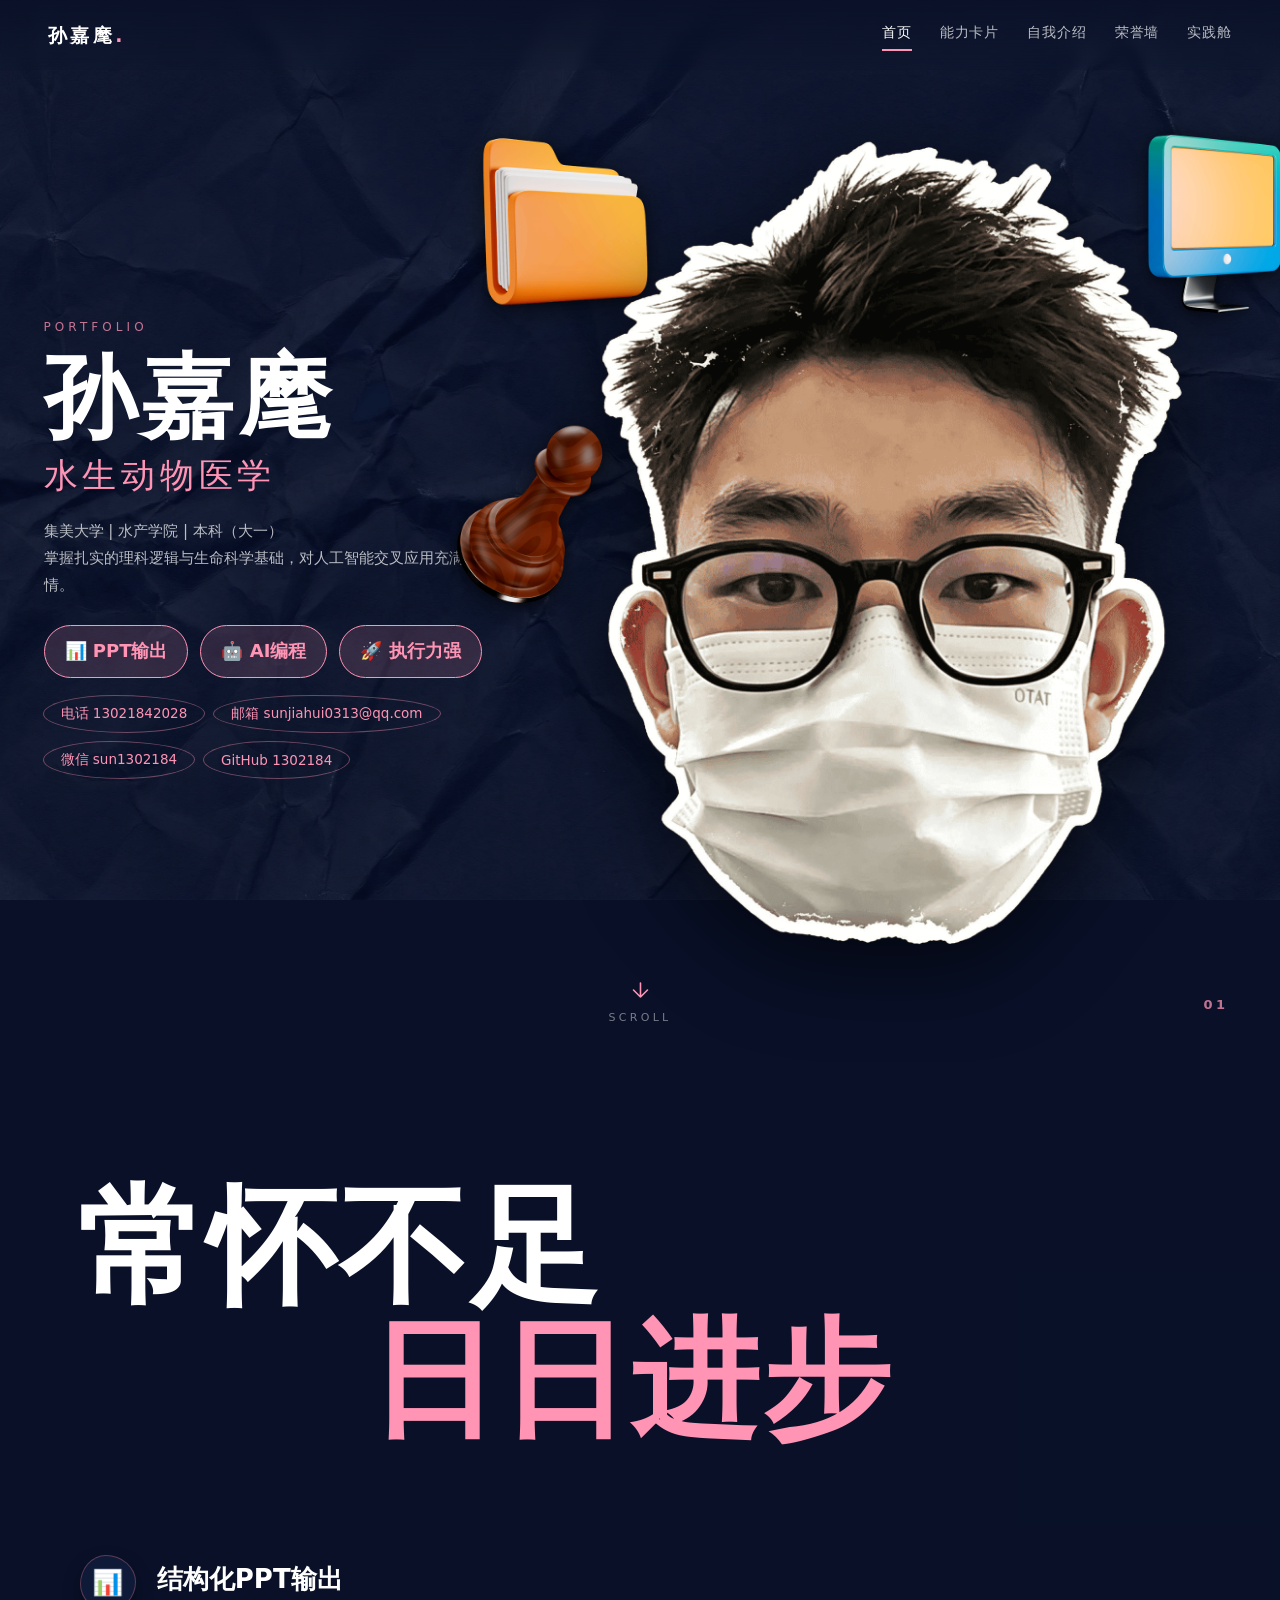
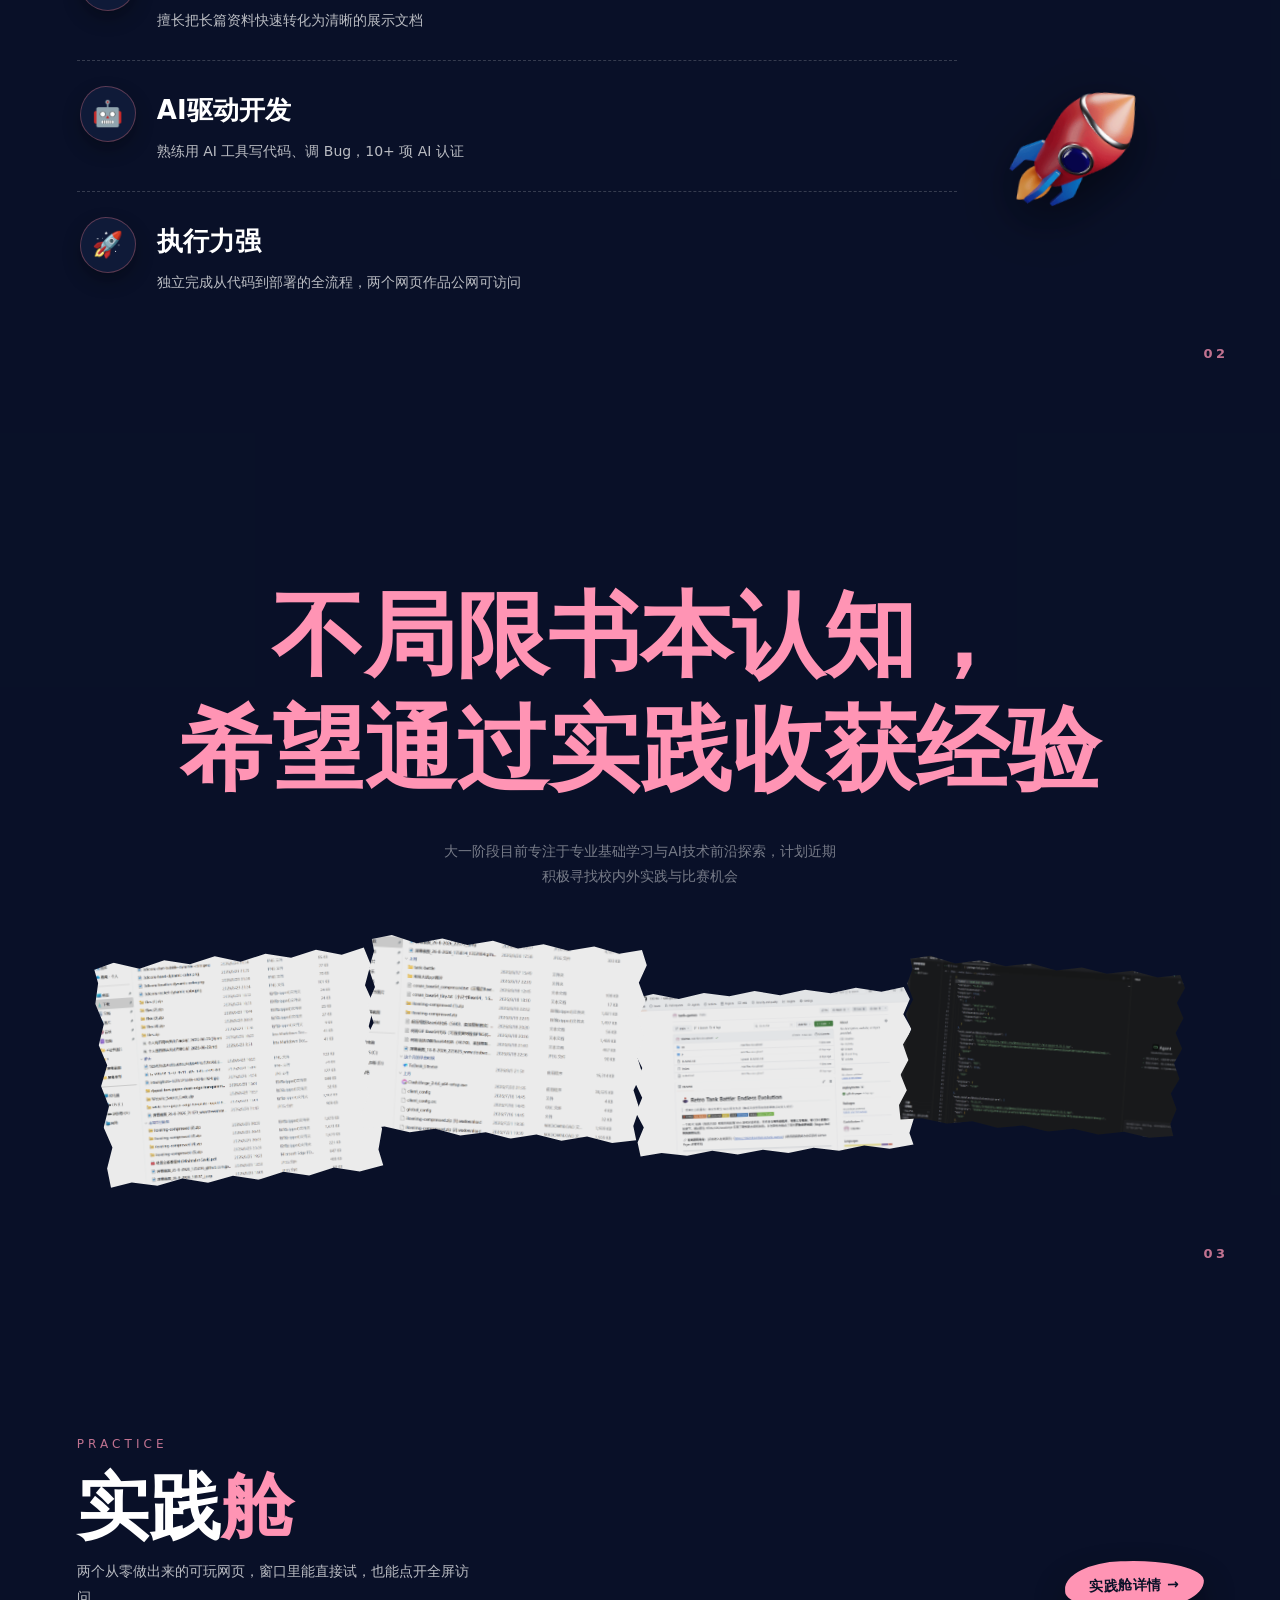
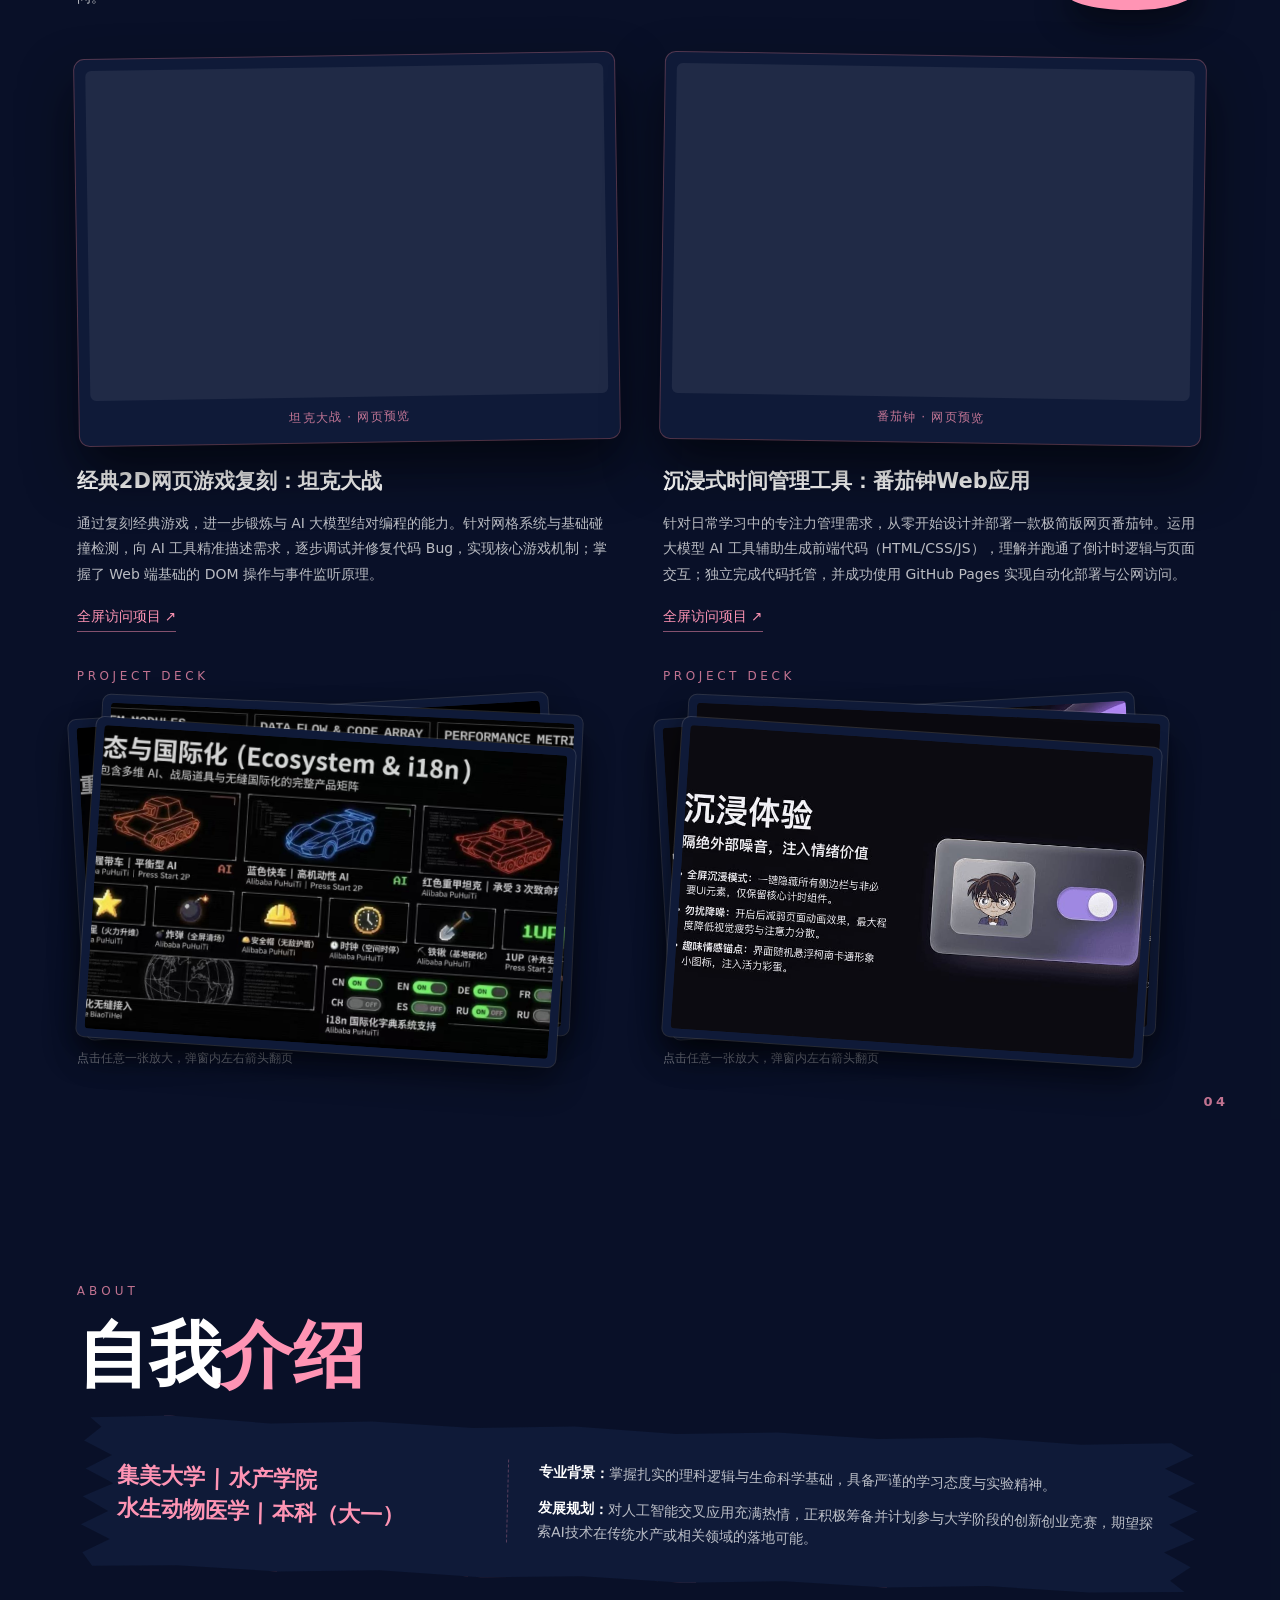
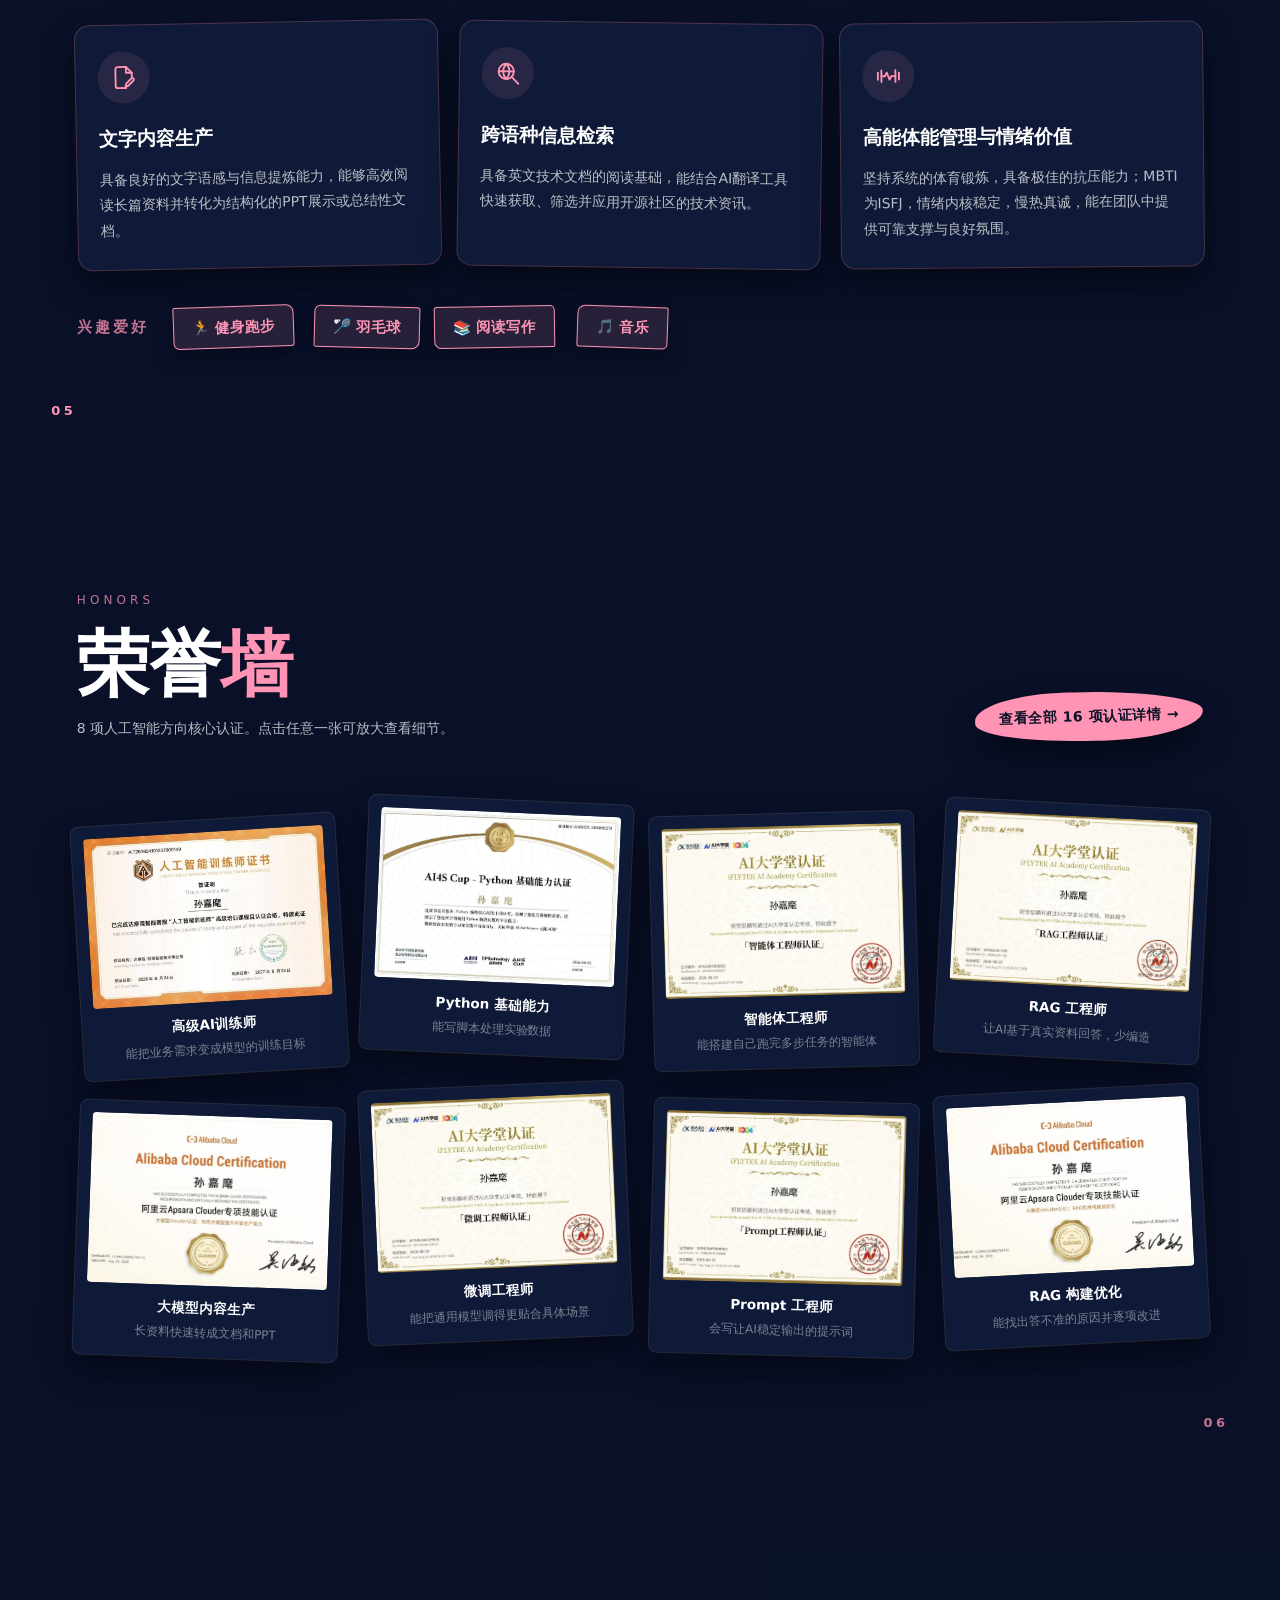
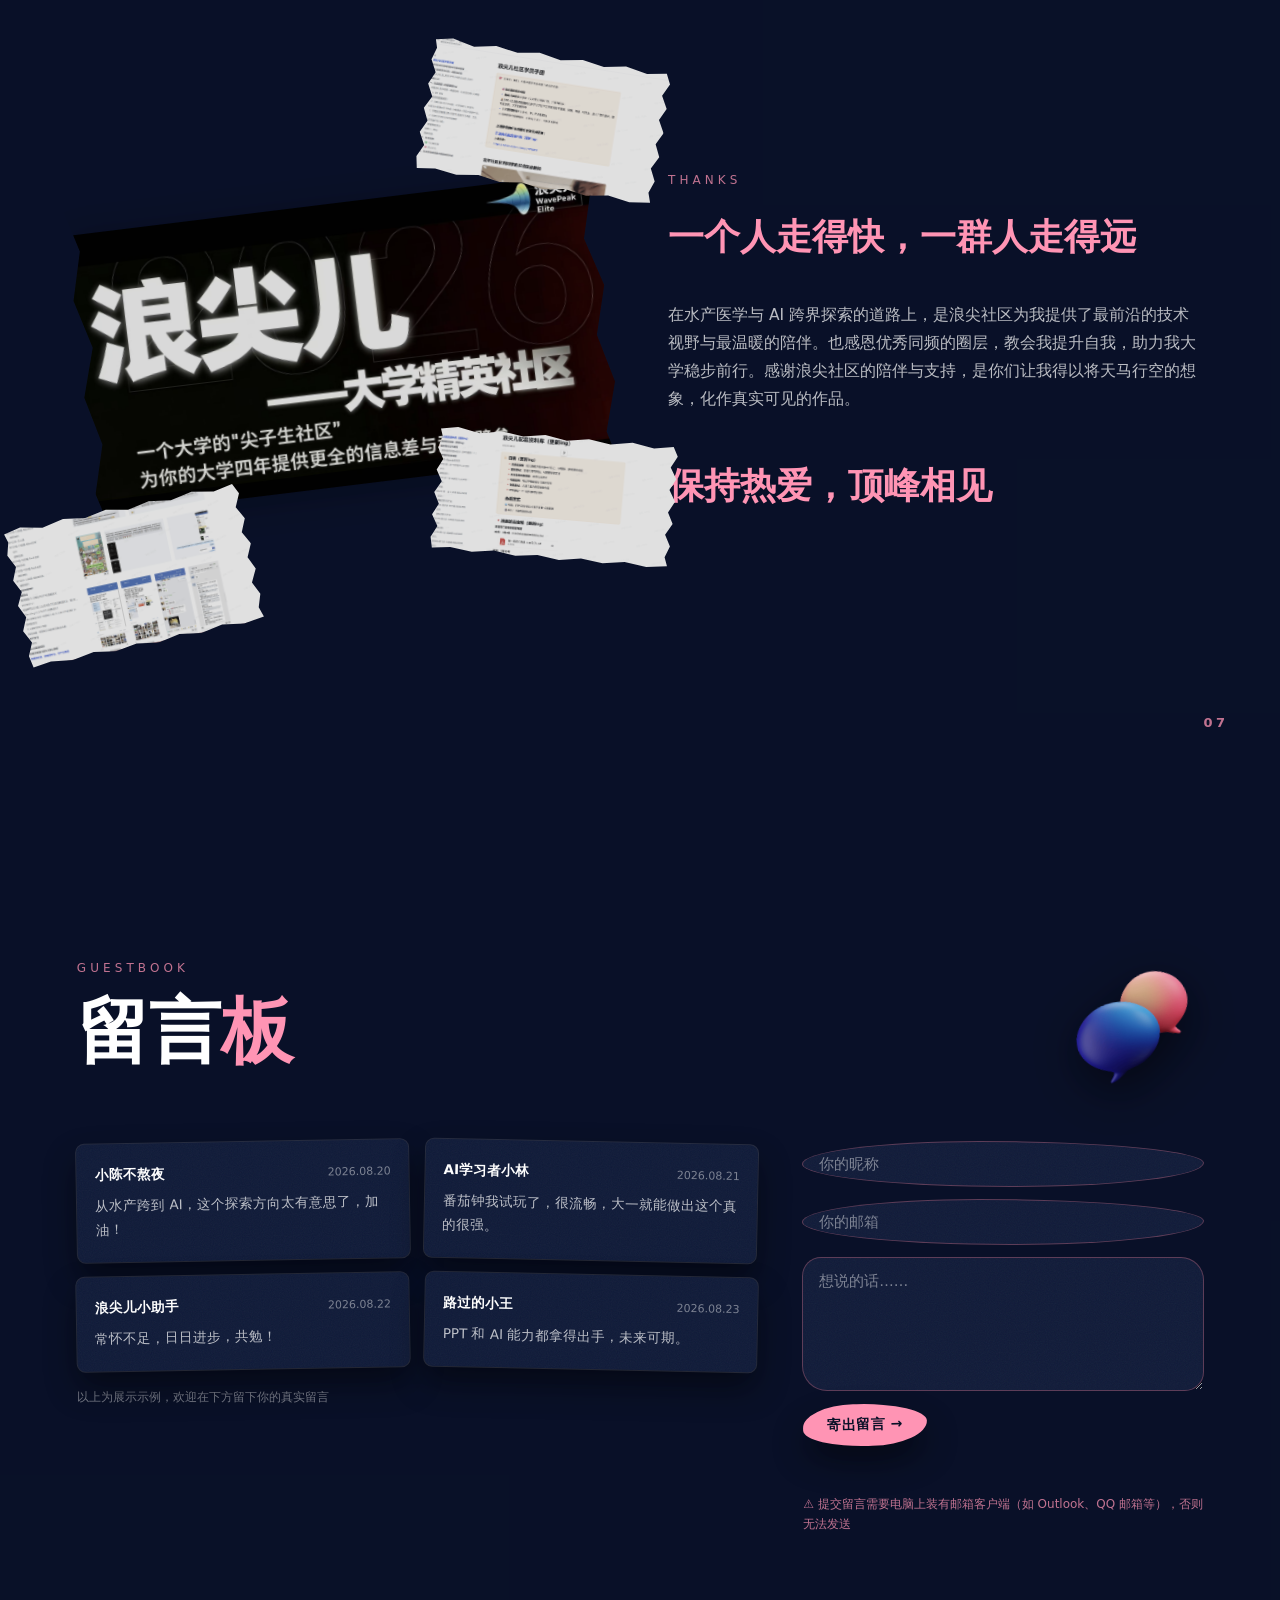
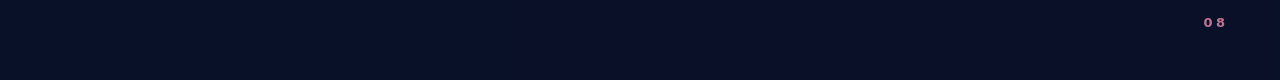
==== commit e02ced99: "Add files via upload" ====
--- a/index.html
+++ b/index.html
@@ -92,14 +92,16 @@
                 <img src="item3.png" alt="实践舱" width="232" height="232">
             </a>
 
-            <!-- 优化点：使用 img 原生 srcset 与 sizes 属性，手机端按需加载小图 head-mobile.png -->
-            <img class="head-photo" 
-                 src="head-full.png"
-                 srcset="head-mobile.png 500w, head-full.png 1000w"
-                 sizes="(max-width: 768px) 75vw, 400px"
-                 alt="孙嘉麾" 
-                 width="640" 
-                 height="800">
+            <!-- 终极优化版：使用 picture 强制切断大图加载，并使用 fetchpriority 提升网络优先级 -->
+            <picture>
+                <source media="(max-width: 768px)" srcset="head-mobile.png">
+                <img class="head-photo" 
+                     src="head-full.png" 
+                     alt="孙嘉麾" 
+                     width="640" 
+                     height="800"
+                     fetchpriority="high">
+            </picture>
         </div>
 
     </div>
@@ -153,7 +155,7 @@
 </section>
 
 <!-- =========================================================================
-     第 3 页｜实践舱前置文字页 (加入 loading="lazy")
+     第 3 页｜实践舱前置文字页
      ========================================================================= -->
 <section class="screen lead-screen" id="page3">
     <div class="wrap lead-inner">
@@ -172,7 +174,7 @@
 </section>
 
 <!-- =========================================================================
-     第 4 页｜实践舱 · 项目展示页 (加入 loading="lazy")
+     第 4 页｜实践舱 · 项目展示页
      ========================================================================= -->
 <section class="screen" id="page4">
     <div class="wrap">
@@ -249,7 +251,7 @@
 </section>
 
 <!-- =========================================================================
-     第 5 页｜自我介绍页（重新排版：加入兴趣爱好、强化杂志拼贴感）
+     第 5 页｜自我介绍页
      ========================================================================= -->
 <section class="screen" id="page5">
     <div class="wrap about-wrap">
@@ -320,7 +322,7 @@
 </section>
 
 <!-- =========================================================================
-     第 6 页｜荣誉墙（软木板静态错落排版，零动画，极致性能）
+     第 6 页｜荣誉墙
      ========================================================================= -->
 <section class="screen" id="page6">
     <div class="wrap">
@@ -333,7 +335,6 @@
             <a class="sticker-btn" href="honors.html">查看全部 16 项认证详情 →</a>
         </div>
 
-        <!-- ===== 静态错落网格 ===== -->
         <div class="corkboard-grid">
             <figure class="cert-card" data-lb-group="cert" data-lb-cap="阿里达摩院 · 高级AI训练师证书">
                 <img src="13.jpg" alt="高级AI训练师" width="260" height="180" loading="lazy">
@@ -381,7 +382,7 @@
 </section>
 
 <!-- =========================================================================
-     第 7 页｜特别鸣谢 (加入 loading="lazy")
+     第 7 页｜特别鸣谢
      ========================================================================= -->
 <section class="screen thanks-screen" id="page7">
     <div class="thanks-block">
--- a/style.css
+++ b/style.css
@@ -260,7 +260,7 @@
 @media (max-width: 900px) { .ppt-stack, .ppt-stack .shot { width: 100%; height: 240px; } }
 
 /* =========================================================
-   10｜第 5 页 自我介绍页 (加入兴趣爱好、强化拼贴)
+   10｜第 5 页 自我介绍页
    ========================================================= */
 #page5 { padding-bottom: 120px; }
 .about-wrap { display: flex; flex-direction: column; justify-content: center; min-height: 70vh; }
@@ -308,7 +308,7 @@
 }
 
 /* =========================================================
-   11｜第 6 页 荣誉墙（软木板静态错落排版）
+   11｜第 6 页 荣誉墙
    ========================================================= */
 .corkboard-grid {
     display: grid;
@@ -420,9 +420,6 @@
 @media (max-width: 1000px) { .board-grid { grid-template-columns: 1fr; } }
 @media (max-width: 620px) { .board-samples { grid-template-columns: 1fr; } }
 
-/* 手机端留言板存在交互 bug，直接隐藏整个第 8 页，不影响其余页面滚动 */
-@media (max-width: 768px) { #page8 { display: none; } }
-
 /* =========================================================
    14｜弹窗
    ========================================================= */
@@ -476,9 +473,17 @@
    17｜手机端适配
    ========================================================= */
 @media (max-width: 768px) {
-    /* 👇 新增：手机端加载背景小图 */
+    /* 👇 强化版：强制加载手机端背景小图 */
     body::before {
-        background-image: url('paper-bg-mobile.jpg');
+        content: '' !important;
+        background-image: url('paper-bg-mobile.jpg') !important;
+        background-size: cover !important;
+    }
+    
+    /* 👇 降低手机端 GPU 渲染压力 */
+    .head-icon {
+        animation: none !important; /* 关闭浮动动画 */
+        filter: drop-shadow(0 4px 8px rgba(0,0,0,0.4)) !important; /* 降低阴影复杂度 */
     }
     
     #cover { display: none !important; }
@@ -489,6 +494,7 @@
     .sj { width: min(40vw, 200px); } .sq { width: min(40vw, 190px); }
     .thanks-block { gap: 24px; } .thanks-photo { width: 85vw; height: auto; } .thanks-text { text-align: left; }
     .lightbox img { max-width: 90vw; max-height: 70vh; }
+    #page8 { display: none; }
 }
 @media (prefers-reduced-motion: reduce) {
     html { scroll-behavior: auto; } *, *::before, *::after { animation-duration: .01ms !important; animation-iteration-count: 1 !important; transition-duration: .01ms !important; }
